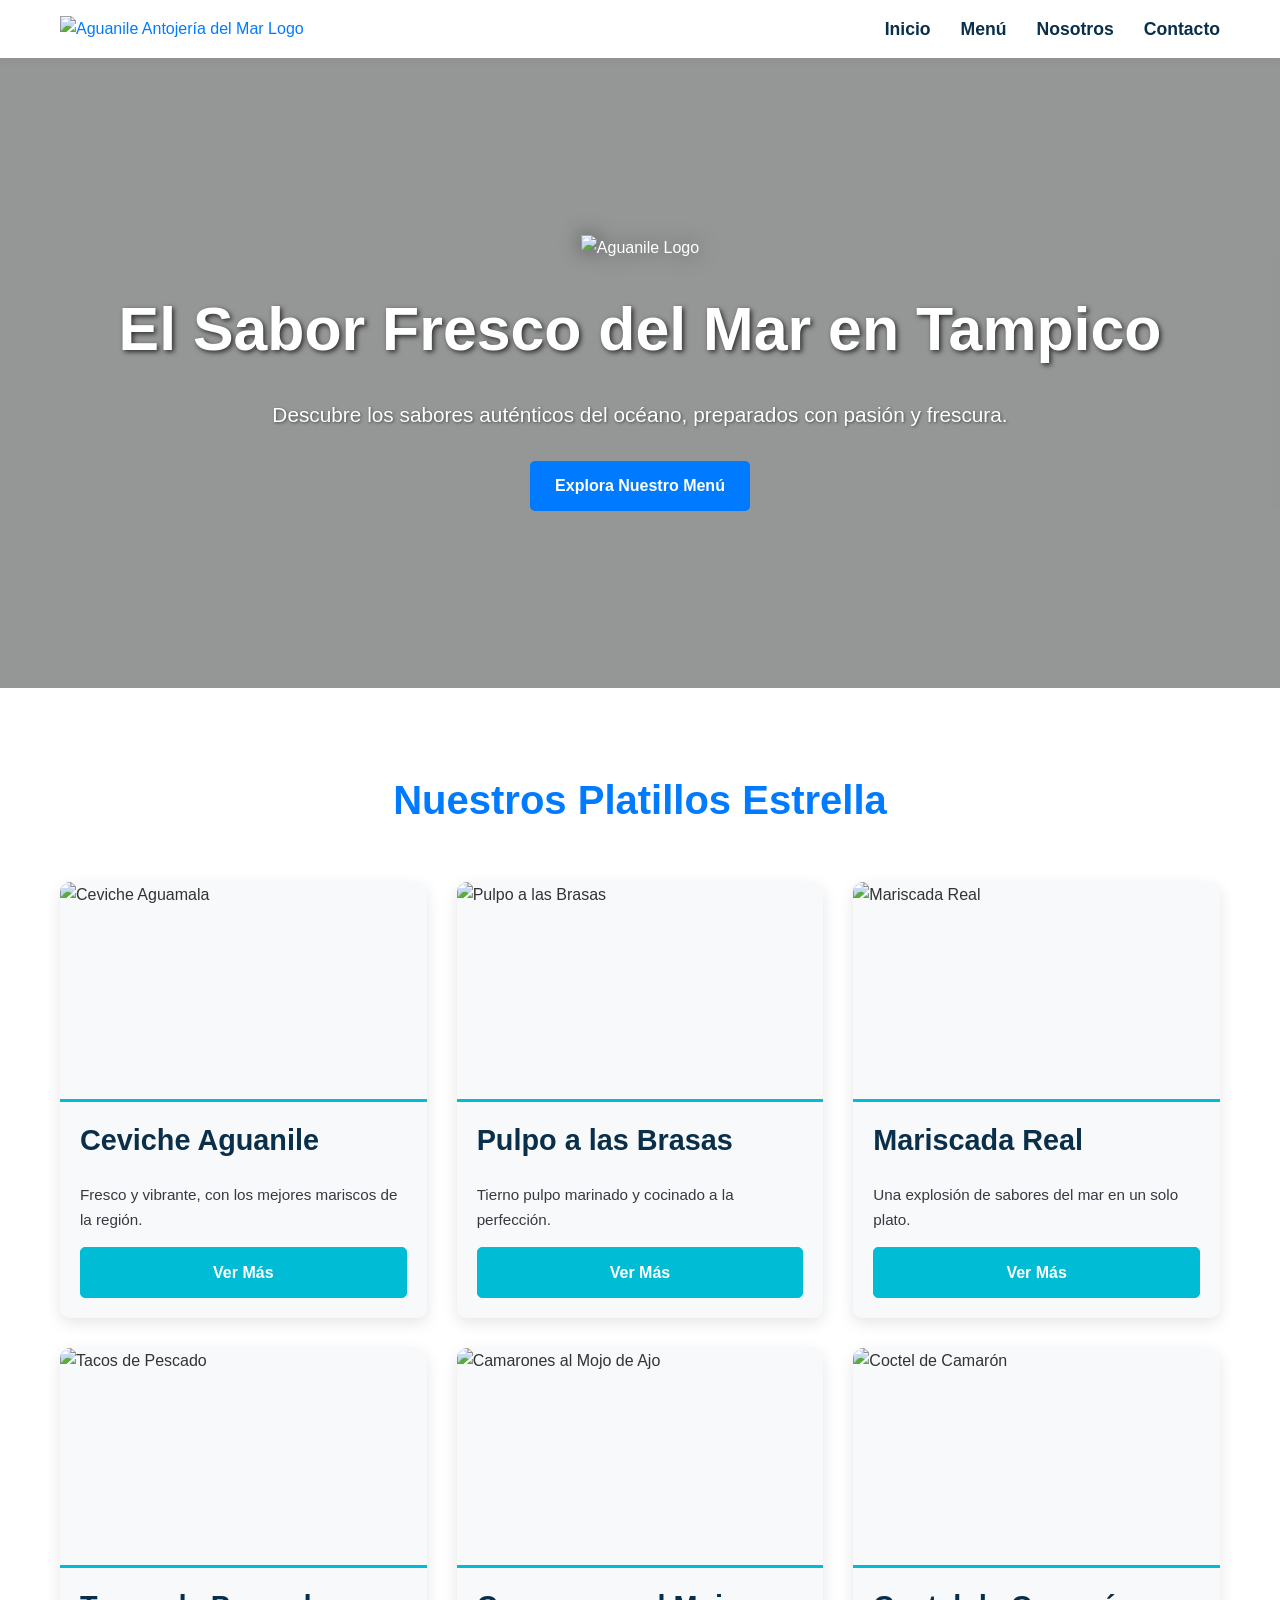
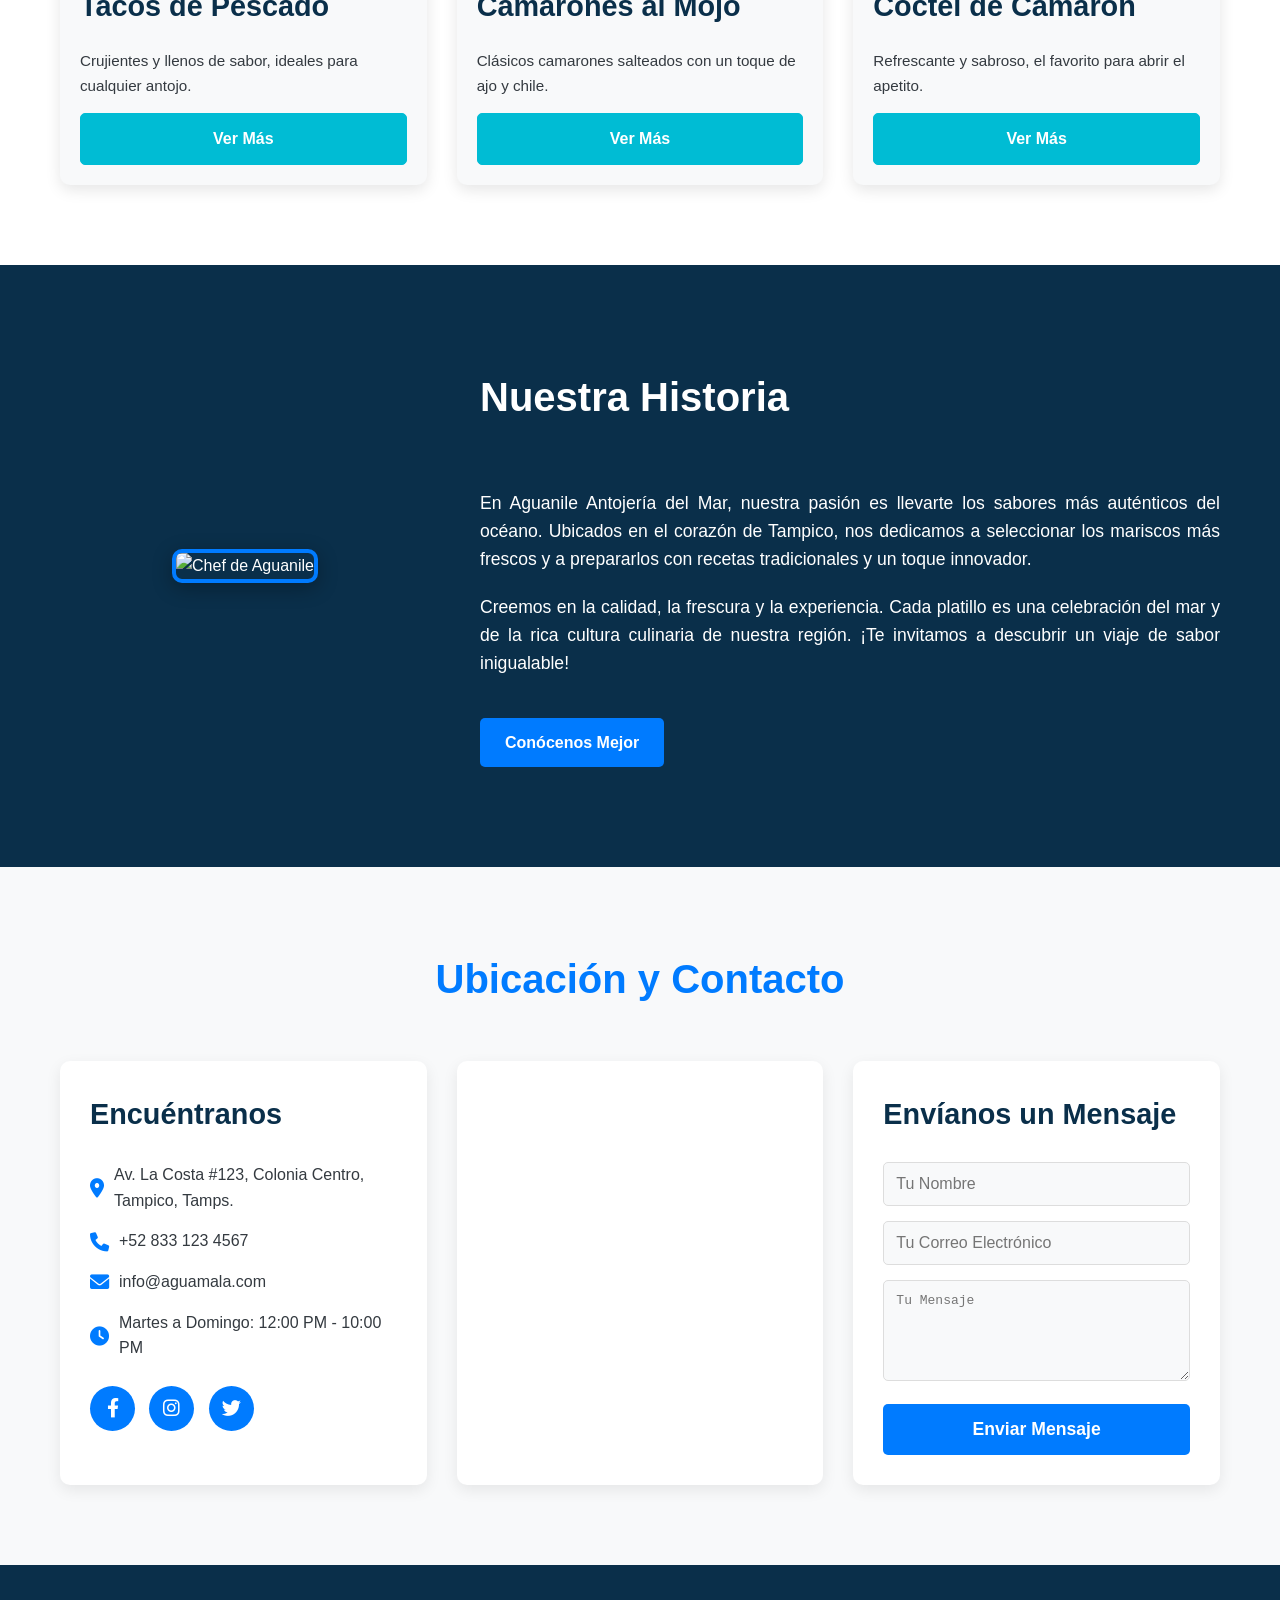
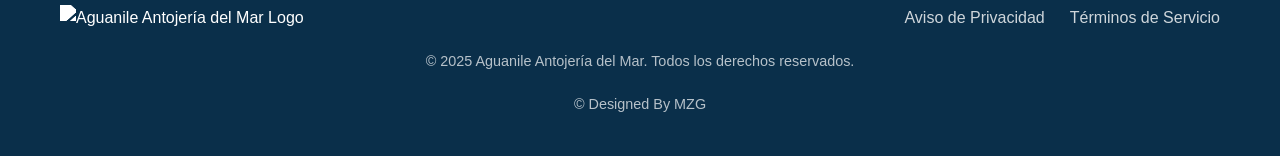
==== index.html @ 08b4a2b9 "Add files via upload" ====
<!DOCTYPE html>
<html lang="es">
<head>
    <meta charset="UTF-8">
    <meta name="viewport" content="width=device-width, initial-scale=1.0">
    <title>Aguanile Antojería del Mar</title>
    <link rel="stylesheet" href="style.css">
    <link rel="stylesheet" href="https://cdnjs.cloudflare.com/ajax/libs/font-awesome/6.0.0-beta3/css/all.min.css">
</head>
<body>
    <header class="main-header">
        <div class="container">
            <a href="#" class="logo">
                <img src="./images/logo.png" alt="Aguanile Antojería del Mar Logo">
            </a>
            <nav class="main-nav">
                <ul class="nav-list">
                    <li><a href="#hero">Inicio</a></li>
                    <li><a href="#menu">Menú</a></li>
                    <li><a href="#about">Nosotros</a></li>
                    <li><a href="#contact">Contacto</a></li>
                </ul>
                <button class="menu-toggle" aria-label="Toggle navigation">
                    <i class="fas fa-bars"></i>
                </button>
            </nav>
        </div>
    </header>

    <main>
        <section id="hero" class="hero-section">
            <div class="container">
                <img src="./images/logo.png" alt="Aguanile Logo" class="hero-logo">
                <h1>El Sabor Fresco del Mar en Tampico</h1>
                <p>Descubre los sabores auténticos del océano, preparados con pasión y frescura.</p>
                <a href="#menu" class="btn primary-btn">Explora Nuestro Menú</a>
            </div>
        </section>

        <section id="menu" class="menu-section">
            <div class="container">
                <h2>Nuestros Platillos Estrella</h2>
                <div class="menu-grid">
                    <div class="menu-item">
                        <img src="./images/ceviche-aguamala.jpg" alt="Ceviche Aguamala">
                        <h3>Ceviche Aguanile</h3>
                        <p>Fresco y vibrante, con los mejores mariscos de la región.</p>
                        <a href="#" class="btn secondary-btn">Ver Más</a>
                    </div>
                    <div class="menu-item">
                        <img src="./images/pulpo-a-las-brasas.jpg" alt="Pulpo a las Brasas">
                        <h3>Pulpo a las Brasas</h3>
                        <p>Tierno pulpo marinado y cocinado a la perfección.</p>
                        <a href="#" class="btn secondary-btn">Ver Más</a>
                    </div>
                    <div class="menu-item">
                        <img src="./images/mariscada-real.jpg" alt="Mariscada Real">
                        <h3>Mariscada Real</h3>
                        <p>Una explosión de sabores del mar en un solo plato.</p>
                        <a href="#" class="btn secondary-btn">Ver Más</a>
                    </div>
                    <!-- Puedes añadir más platillos aquí -->
                    <div class="menu-item">
                        <img src="./images/tacos-de-pescado.jpg" alt="Tacos de Pescado">
                        <h3>Tacos de Pescado</h3>
                        <p>Crujientes y llenos de sabor, ideales para cualquier antojo.</p>
                        <a href="#" class="btn secondary-btn">Ver Más</a>
                    </div>
                    <div class="menu-item">
                        <img src="./images/camarones-al-mojo.jpg" alt="Camarones al Mojo de Ajo">
                        <h3>Camarones al Mojo</h3>
                        <p>Clásicos camarones salteados con un toque de ajo y chile.</p>
                        <a href="#" class="btn secondary-btn">Ver Más</a>
                    </div>
                    <div class="menu-item">
                        <img src="./images/coctel-camaron.jpg" alt="Coctel de Camarón">
                        <h3>Coctel de Camarón</h3>
                        <p>Refrescante y sabroso, el favorito para abrir el apetito.</p>
                        <a href="#" class="btn secondary-btn">Ver Más</a>
                    </div>
                </div>
            </div>
        </section>

        <section id="about" class="about-section">
            <div class="container">
                <div class="about-content">
                    <div class="about-image">
                        <img src="./images/chef.jpg" alt="Chef de Aguanile">
                    </div>
                    <div class="about-text">
                        <h2>Nuestra Historia</h2>
                        <p>En Aguanile Antojería del Mar, nuestra pasión es llevarte los sabores más auténticos del océano. Ubicados en el corazón de Tampico, nos dedicamos a seleccionar los mariscos más frescos y a prepararlos con recetas tradicionales y un toque innovador.</p>
                        <p>Creemos en la calidad, la frescura y la experiencia. Cada platillo es una celebración del mar y de la rica cultura culinaria de nuestra región. ¡Te invitamos a descubrir un viaje de sabor inigualable!</p>
                        <a href="#contact" class="btn primary-btn">Conócenos Mejor</a>
                    </div>
                </div>
            </div>
        </section>

        <section id="contact" class="contact-section">
            <div class="container">
                <h2>Ubicación y Contacto</h2>
                <div class="contact-grid">
                    <div class="contact-info">
                        <h3>Encuéntranos</h3>
                        <p><i class="fas fa-map-marker-alt"></i> Av. La Costa #123, Colonia Centro, Tampico, Tamps.</p>
                        <p><i class="fas fa-phone"></i> +52 833 123 4567</p>
                        <p><i class="fas fa-envelope"></i> info@aguamala.com</p>
                        <p><i class="fas fa-clock"></i> Martes a Domingo: 12:00 PM - 10:00 PM</p>
                        <div class="social-links">
                            <a href="#" aria-label="Facebook"><i class="fab fa-facebook-f"></i></a>
                            <a href="#" aria-label="Instagram"><i class="fab fa-instagram"></i></a>
                            <a href="#" aria-label="Twitter"><i class="fab fa-twitter"></i></a>
                        </div>
                    </div>
                    <div class="contact-map">
                        <!-- Reemplaza con tu iframe de Google Maps -->
                        <iframe src="https://www.google.com/maps/embed?pb=!1m18!1m12!1m3!1d3692.0830177848998!2d-97.87366482470823!3d22.274844879704915!2m3!1f0!2f0!3f0!3m2!1i1024!2i768!4f13.1!3m3!1m2!1s0x85d7f9f17116cba5%3A0xeea6d4942e3aa791!2sAguanile%20Antojer%C3%ADa%20del%20Mar!5e0!3m2!1ses-419!2smx!4v1758766276921!5m2!1ses-419!2smx" width="100%" height="300" style="border:0;" allowfullscreen="" loading="lazy"></iframe>
                        <!-- Para obtener tu propio iframe, ve a Google Maps, busca tu ubicación, haz clic en "Compartir" -> "Insertar un mapa" y copia el código iframe. -->
                    </div>
                    <div class="contact-form">
                        <h3>Envíanos un Mensaje</h3>
                        <form>
                            <input type="text" placeholder="Tu Nombre" required>
                            <input type="email" placeholder="Tu Correo Electrónico" required>
                            <textarea placeholder="Tu Mensaje" rows="5" required></textarea>
                            <button type="submit" class="btn primary-btn">Enviar Mensaje</button>
                        </form>
                    </div>
                </div>
            </div>
        </section>
    </main>

    <footer class="main-footer">
        <div class="container">
            <div class="footer-content">
                <div class="footer-logo">
                    <img src="./images/logo.png" alt="Aguanile Antojería del Mar Logo">
                </div>
                <nav class="footer-nav">
                    <ul>
                        <li><a href="#">Aviso de Privacidad</a></li>
                        <li><a href="#">Términos de Servicio</a></li>
                    </ul>
                </nav>
            </div>
            <p class="copyright">&copy; 2025 Aguanile Antojería del Mar. Todos los derechos reservados.</p>
            <p class="copyright">&copy; Designed By MZG</p>
        </div>
    </footer>

    <script src="script.js"></script>
</body>
</html>
---- style.css ----
/* Variables de Colores (basadas en tu logo) */
:root {
    --primary-blue: #007bff; /* Un azul vibrante, similar al de tu logo */
    --secondary-blue: #00bcd4; /* Un azul más claro/turquesa */
    --dark-blue: #0A2F4A; /* Un azul muy oscuro para fondos o texto */
    --light-gray: #f8f9fa;
    --dark-gray: #343a40;
    --text-color: #333;
    --white: #ffffff;
    --black: #000000;
}

/* Base Global */
* {
    margin: 0;
    padding: 0;
    box-sizing: border-box;
}

body {
    font-family: 'Segoe UI', Roboto, 'Helvetica Neue', Arial, sans-serif;
    line-height: 1.6;
    color: var(--text-color);
    background-color: var(--light-gray);
    scroll-behavior: smooth;
}

.container {
    max-width: 1200px;
    margin: 0 auto;
    padding: 0 20px;
}

a {
    text-decoration: none;
    color: var(--primary-blue);
}

a:hover {
    color: var(--secondary-blue);
}

h1, h2, h3 {
    color: var(--dark-blue);
    margin-bottom: 15px;
}

h1 { font-size: 3em; }
h2 { font-size: 2.5em; }
h3 { font-size: 1.8em; }

section {
    padding: 80px 0;
}

/* Botones */
.btn {
    display: inline-block;
    padding: 12px 25px;
    border-radius: 5px;
    font-weight: bold;
    transition: background-color 0.3s ease, color 0.3s ease;
    text-align: center;
    border: none;
    cursor: pointer;
}

.primary-btn {
    background-color: var(--primary-blue);
    color: var(--white);
}

.primary-btn:hover {
    background-color: var(--secondary-blue);
    color: var(--white);
}

.secondary-btn {
    background-color: var(--secondary-blue);
    color: var(--white);
    border: 1px solid var(--secondary-blue);
}

.secondary-btn:hover {
    background-color: var(--primary-blue);
    border-color: var(--primary-blue);
}


/* Header */
.main-header {
    background-color: var(--white);
    padding: 15px 0;
    box-shadow: 0 2px 10px rgba(0, 0, 0, 0.05);
    position: sticky;
    top: 0;
    z-index: 1000;
}

.main-header .container {
    display: flex;
    justify-content: space-between;
    align-items: center;
}

.main-header .logo img {
    height: 70px; /* Ajusta el tamaño del logo */
}

.main-nav .nav-list {
    list-style: none;
    display: flex;
}

.main-nav .nav-list li {
    margin-left: 30px;
}

.main-nav .nav-list a {
    color: var(--dark-blue);
    font-weight: 600;
    font-size: 1.1em;
    padding: 5px 0;
    position: relative;
}

.main-nav .nav-list a::after {
    content: '';
    position: absolute;
    left: 0;
    bottom: 0;
    width: 0;
    height: 2px;
    background-color: var(--primary-blue);
    transition: width 0.3s ease;
}

.main-nav .nav-list a:hover::after {
    width: 100%;
}

.menu-toggle {
    display: none;
    background: none;
    border: none;
    font-size: 1.8em;
    color: var(--dark-blue);
    cursor: pointer;
}

/* Hero Section */
.hero-section {
    background: url('./images/hero-bg.jpg') no-repeat center center/cover;
    color: var(--white);
    text-align: center;
    padding: 150px 0;
    position: relative;
    display: flex;
    align-items: center;
    justify-content: center;
    min-height: 70vh; /* Altura mínima para la sección */
}

.hero-section::before {
    content: '';
    position: absolute;
    top: 0;
    left: 0;
    right: 0;
    bottom: 0;
    background-color: rgba(0, 0, 0, 0.4); /* Capa oscura para mejor legibilidad */
}

.hero-section .container {
    position: relative;
    z-index: 1;
}

.hero-section .hero-logo {
    max-width: 350px; /* Tamaño del logo en el hero */
    margin-bottom: 20px;
    filter: drop-shadow(0 0 10px rgba(0, 0, 0, 0.5)); /* Sombra para resaltar */
}

.hero-section h1 {
    font-size: 3.8em;
    margin-bottom: 20px;
    color: var(--white);
    text-shadow: 2px 2px 5px rgba(0, 0, 0, 0.7);
}

.hero-section p {
    font-size: 1.3em;
    margin-bottom: 30px;
    color: var(--white);
    text-shadow: 1px 1px 3px rgba(0, 0, 0, 0.5);
}

/* Menu Section */
.menu-section {
    text-align: center;
    background-color: var(--white);
}

.menu-section h2 {
    margin-bottom: 50px;
    color: var(--primary-blue);
}

.menu-grid {
    display: grid;
    grid-template-columns: repeat(auto-fit, minmax(300px, 1fr));
    gap: 30px;
}

.menu-item {
    background-color: var(--light-gray);
    border-radius: 10px;
    overflow: hidden;
    box-shadow: 0 5px 15px rgba(0, 0, 0, 0.1);
    transition: transform 0.3s ease;
    text-align: left;
    display: flex;
    flex-direction: column;
}

.menu-item:hover {
    transform: translateY(-10px);
}

.menu-item img {
    width: 100%;
    height: 220px;
    object-fit: cover;
    border-bottom: 3px solid var(--secondary-blue);
}

.menu-item h3 {
    padding: 15px 20px 5px;
    color: var(--dark-blue);
}

.menu-item p {
    padding: 0 20px 15px;
    font-size: 0.95em;
    color: var(--dark-gray);
    flex-grow: 1;
}

.menu-item .btn {
    margin: 0 20px 20px;
    display: block;
    width: calc(100% - 40px);
}

/* About Section */
.about-section {
    background-color: var(--dark-blue);
    color: var(--white);
    padding: 100px 0;
}

.about-section h2 {
    color: var(--secondary-blue);
    text-align: center;
    margin-bottom: 60px;
}

.about-content {
    display: flex;
    align-items: center;
    gap: 50px;
}

.about-image {
    flex: 1;
    text-align: center;
}

.about-image img {
    max-width: 100%;
    border-radius: 10px;
    box-shadow: 0 5px 20px rgba(0, 0, 0, 0.3);
    border: 4px solid var(--primary-blue);
}

.about-text {
    flex: 2;
}

.about-text h2 {
    text-align: left;
    margin-top: 0;
    color: var(--white);
}

.about-text p {
    margin-bottom: 20px;
    font-size: 1.1em;
    text-align: justify;
}

.about-text .btn {
    margin-top: 20px;
    
}


/* Contact Section */
.contact-section {
    background-color: var(--light-gray);
    text-align: center;
}

.contact-section h2 {
    margin-bottom: 50px;
    color: var(--primary-blue);
}

.contact-grid {
    display: grid;
    grid-template-columns: repeat(auto-fit, minmax(300px, 1fr));
    gap: 30px;
    text-align: left;
}

.contact-info, .contact-map, .contact-form {
    background-color: var(--white);
    padding: 30px;
    border-radius: 10px;
    box-shadow: 0 5px 15px rgba(0, 0, 0, 0.08);
}

.contact-info h3, .contact-form h3 {
    color: var(--dark-blue);
    margin-bottom: 25px;
}

.contact-info p {
    margin-bottom: 15px;
    display: flex;
    align-items: center;
    color: var(--dark-gray);
}

.contact-info p i {
    margin-right: 10px;
    color: var(--primary-blue);
    font-size: 1.2em;
}

.social-links {
    margin-top: 25px;
}

.social-links a {
    display: inline-block;
    width: 45px;
    height: 45px;
    line-height: 45px;
    background-color: var(--primary-blue);
    color: var(--white);
    border-radius: 50%;
    text-align: center;
    margin-right: 10px;
    font-size: 1.2em;
    transition: background-color 0.3s ease;
}

.social-links a:hover {
    background-color: var(--secondary-blue);
}

.contact-map iframe {
    border-radius: 8px;
}

.contact-form input[type="text"],
.contact-form input[type="email"],
.contact-form textarea {
    width: 100%;
    padding: 12px;
    margin-bottom: 15px;
    border: 1px solid #ddd;
    border-radius: 5px;
    font-size: 1em;
    background-color: var(--light-gray);
    color: var(--text-color);
}

.contact-form textarea {
    resize: vertical;
}

.contact-form .btn {
    width: 100%;
    padding: 15px;
    font-size: 1.1em;
}

/* Footer */
.main-footer {
    background-color: var(--dark-blue);
    color: var(--white);
    padding: 40px 0;
    text-align: center;
}

.footer-content {
    display: flex;
    justify-content: space-between;
    align-items: center;
    flex-wrap: wrap; /* Para responsividad */
    margin-bottom: 20px;
}

.footer-logo img {
    height: 50px;
    filter: brightness(0) invert(1); /* Para hacer el logo blanco */
}

.footer-nav ul {
    list-style: none;
    display: flex;
}

.footer-nav li {
    margin-left: 25px;
}

.footer-nav a {
    color: var(--white);
    opacity: 0.8;
}

.footer-nav a:hover {
    opacity: 1;
    color: var(--secondary-blue);
}

.copyright {
    margin-top: 20px;
    font-size: 0.9em;
    opacity: 0.7;
}


/* --- Media Queries para Responsividad --- */
@media (max-width: 992px) {
    h1 { font-size: 3em; }
    h2 { font-size: 2em; }
    h3 { font-size: 1.5em; }

    .main-header .nav-list {
        margin-left: 0;
    }
    .about-content {
        flex-direction: column;
        text-align: center;
    }
    .about-image {
        margin-bottom: 30px;
    }
    .about-text h2 {
        text-align: center;
    }
    .contact-grid {
        grid-template-columns: 1fr;
    }
}

@media (max-width: 768px) {
    .main-header .nav-list {
        display: none;
        flex-direction: column;
        position: absolute;
        top: 90px; /* Ajusta según la altura de tu header */
        left: 0;
        width: 100%;
        background-color: var(--white);
        box-shadow: 0 10px 20px rgba(0, 0, 0, 0.1);
        padding: 20px 0;
    }

    .main-nav.active .nav-list {
        display: flex;
    }

    .main-nav .nav-list li {
        margin: 10px 0;
        text-align: center;
    }
    .main-nav .nav-list a {
        padding: 10px 0;
        display: block;
    }
    .main-nav .nav-list a::after {
        left: 50%;
        transform: translateX(-50%);
    }

    .menu-toggle {
        display: block;
    }

    .hero-section {
        padding: 100px 0;
        min-height: 60vh;
    }
    .hero-section h1 {
        font-size: 2.5em;
    }
    .hero-section p {
        font-size: 1.1em;
    }
    .hero-section .hero-logo {
        max-width: 250px;
    }

    .footer-content {
        flex-direction: column;
    }
    .footer-nav ul {
        flex-direction: column;
        margin-top: 20px;
    }
    .footer-nav li {
        margin: 5px 0;
    }
}

@media (max-width: 480px) {
    h1 { font-size: 2.2em; }
    h2 { font-size: 1.8em; }
    h3 { font-size: 1.3em; }

    section {
        padding: 60px 0;
    }

    .main-header .logo img {
        height: 50px;
    }

    .hero-section h1 {
        font-size: 2em;
    }
    .hero-section p {
        font-size: 1em;
    }
    .hero-section .hero-logo {
        max-width: 200px;
    }

    .menu-grid {
        grid-template-columns: 1fr;
    }

    .about-image img {
        width: 90%;
    }

    .contact-info, .contact-map, .contact-form {
        padding: 20px;
    }

    .social-links a {
        width: 40px;
        height: 40px;
        line-height: 40px;
        font-size: 1.1em;
    }
}
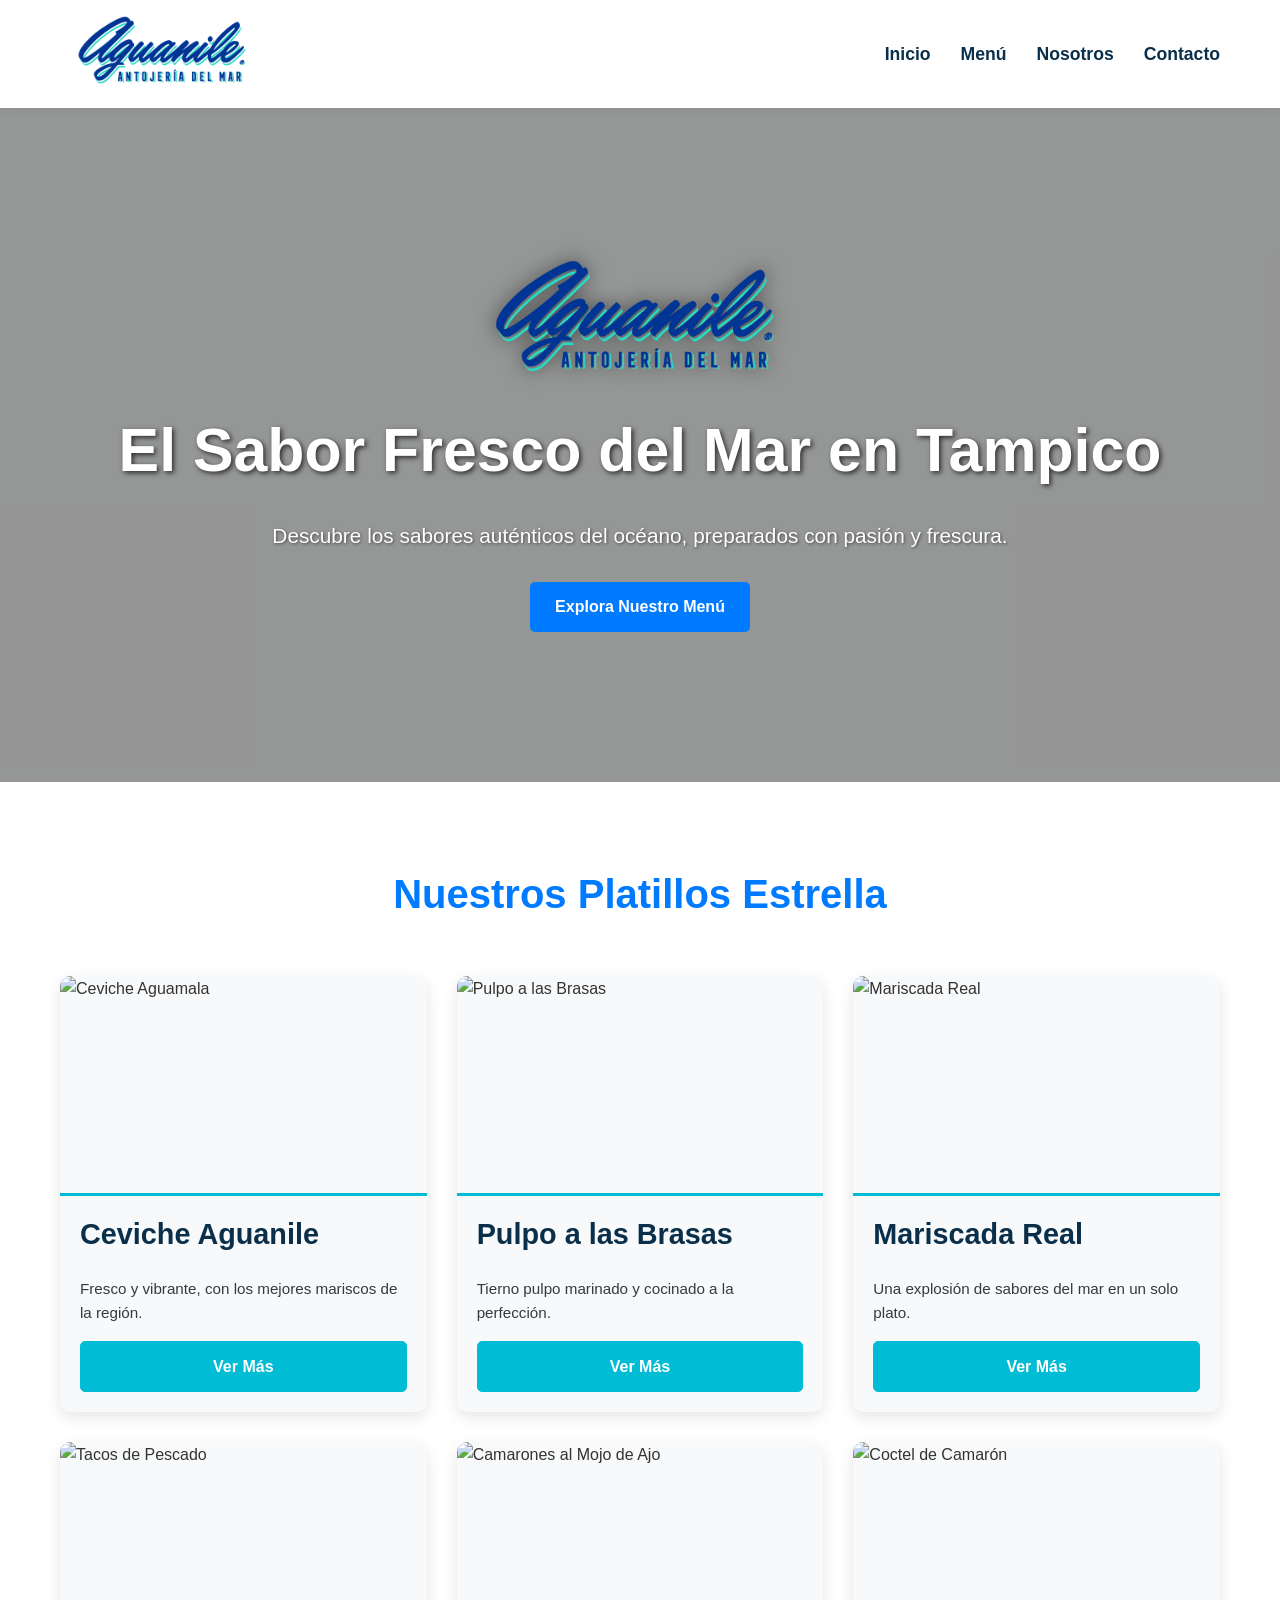
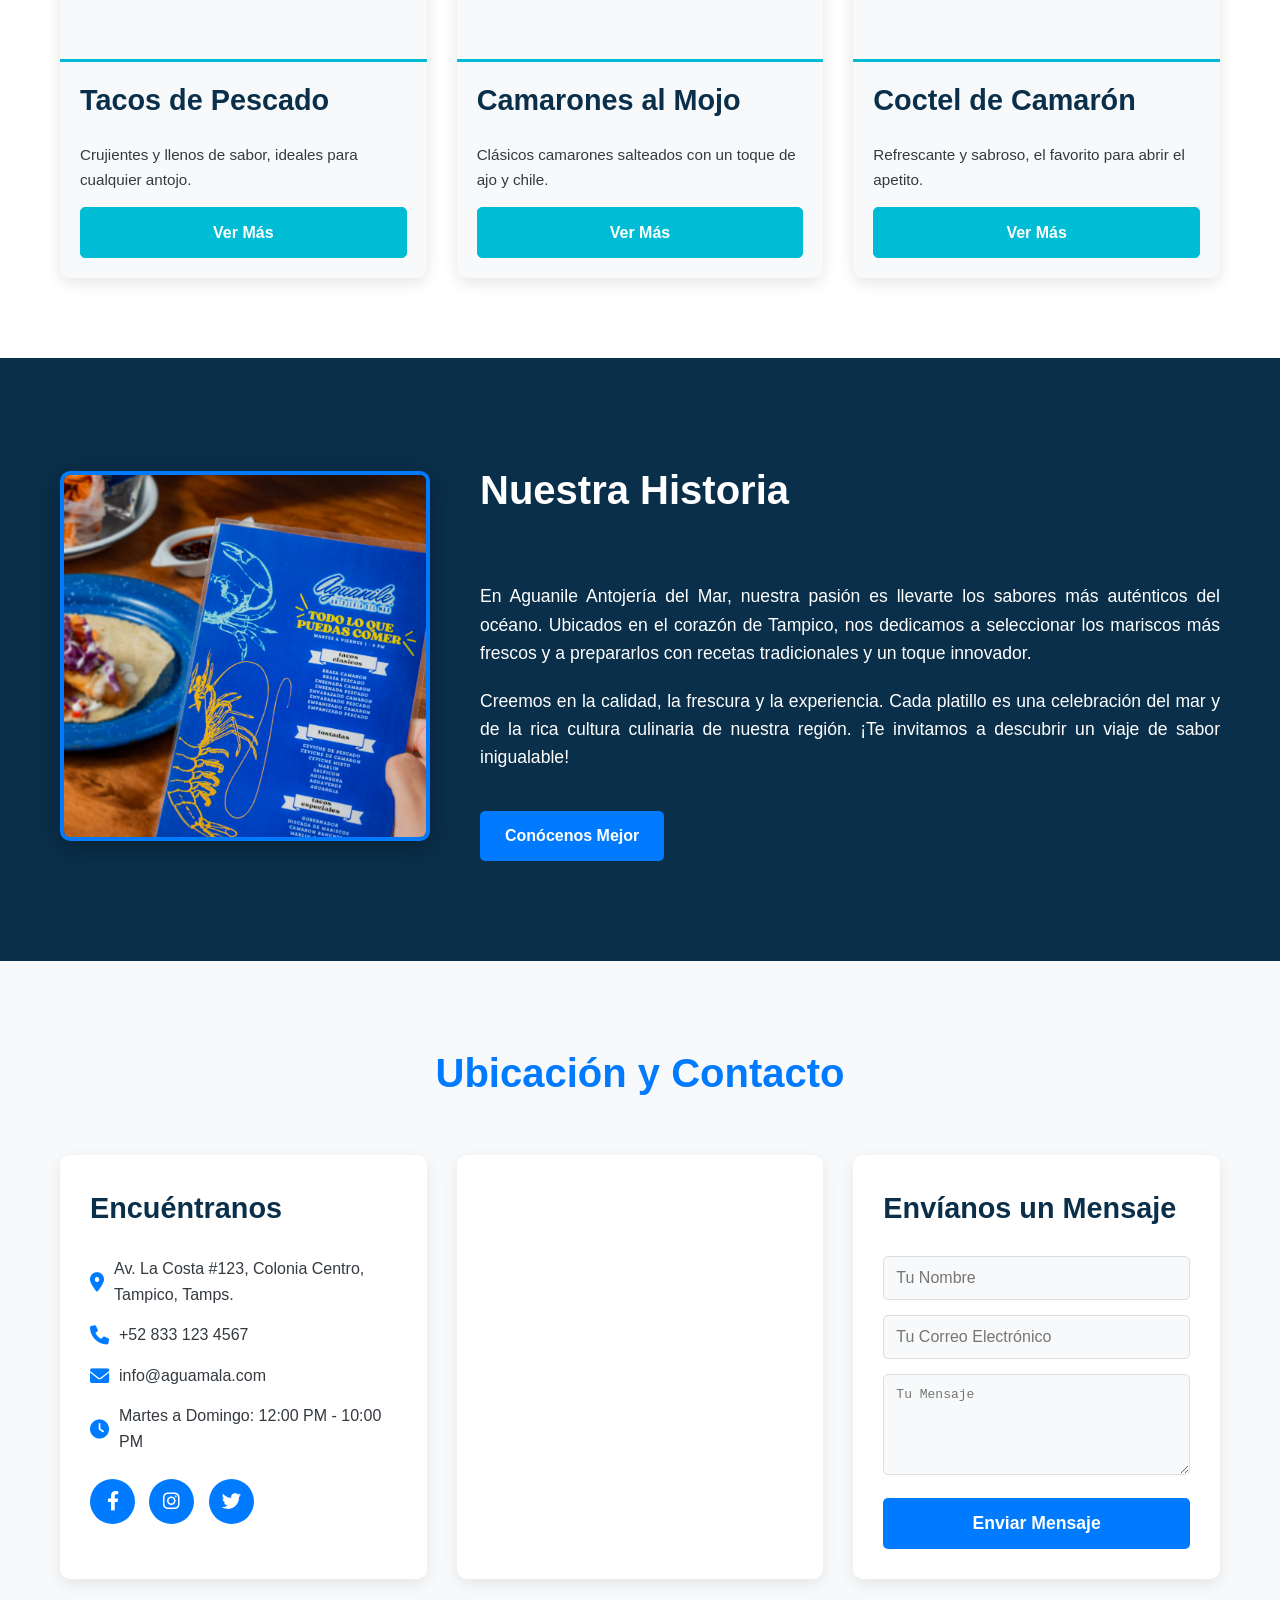
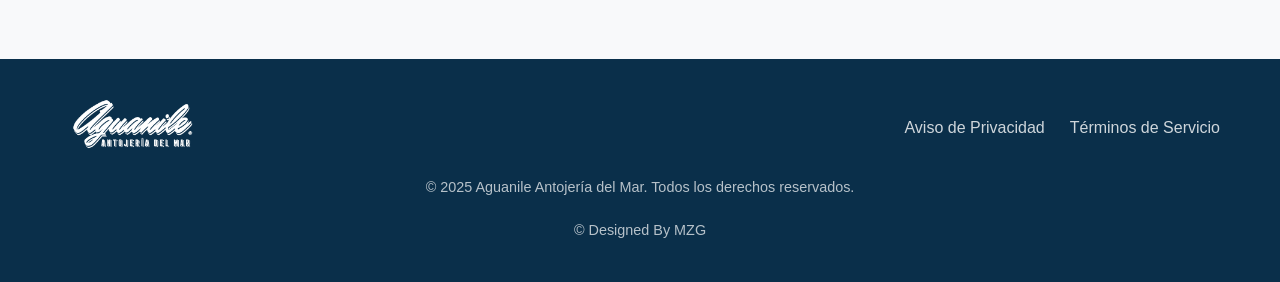
==== commit de4b7ef7: "Update image paths in index.html" ====
--- a/index.html
+++ b/index.html
@@ -11,7 +11,7 @@
     <header class="main-header">
         <div class="container">
             <a href="#" class="logo">
-                <img src="./images/logo.png" alt="Aguanile Antojería del Mar Logo">
+                <img src="./logo.png" alt="Aguanile Antojería del Mar Logo">
             </a>
             <nav class="main-nav">
                 <ul class="nav-list">
@@ -30,7 +30,7 @@
     <main>
         <section id="hero" class="hero-section">
             <div class="container">
-                <img src="./images/logo.png" alt="Aguanile Logo" class="hero-logo">
+                <img src="./logo.png" alt="Aguanile Logo" class="hero-logo">
                 <h1>El Sabor Fresco del Mar en Tampico</h1>
                 <p>Descubre los sabores auténticos del océano, preparados con pasión y frescura.</p>
                 <a href="#menu" class="btn primary-btn">Explora Nuestro Menú</a>
@@ -42,26 +42,26 @@
                 <h2>Nuestros Platillos Estrella</h2>
                 <div class="menu-grid">
                     <div class="menu-item">
-                        <img src="./images/ceviche-aguamala.jpg" alt="Ceviche Aguamala">
+                        <img src="./ceviche-aguamala.jpg" alt="Ceviche Aguamala">
                         <h3>Ceviche Aguanile</h3>
                         <p>Fresco y vibrante, con los mejores mariscos de la región.</p>
                         <a href="#" class="btn secondary-btn">Ver Más</a>
                     </div>
                     <div class="menu-item">
-                        <img src="./images/pulpo-a-las-brasas.jpg" alt="Pulpo a las Brasas">
+                        <img src="./pulpo-a-las-brasas.jpg" alt="Pulpo a las Brasas">
                         <h3>Pulpo a las Brasas</h3>
                         <p>Tierno pulpo marinado y cocinado a la perfección.</p>
                         <a href="#" class="btn secondary-btn">Ver Más</a>
                     </div>
                     <div class="menu-item">
-                        <img src="./images/mariscada-real.jpg" alt="Mariscada Real">
+                        <img src="./mariscada-real.jpg" alt="Mariscada Real">
                         <h3>Mariscada Real</h3>
                         <p>Una explosión de sabores del mar en un solo plato.</p>
                         <a href="#" class="btn secondary-btn">Ver Más</a>
                     </div>
                     <!-- Puedes añadir más platillos aquí -->
                     <div class="menu-item">
-                        <img src="./images/tacos-de-pescado.jpg" alt="Tacos de Pescado">
+                        <img src="./tacos-de-pescado.jpg" alt="Tacos de Pescado">
                         <h3>Tacos de Pescado</h3>
                         <p>Crujientes y llenos de sabor, ideales para cualquier antojo.</p>
                         <a href="#" class="btn secondary-btn">Ver Más</a>
@@ -86,7 +86,7 @@
             <div class="container">
                 <div class="about-content">
                     <div class="about-image">
-                        <img src="./images/chef.jpg" alt="Chef de Aguanile">
+                        <img src="./chef.jpg" alt="Chef de Aguanile">
                     </div>
                     <div class="about-text">
                         <h2>Nuestra Historia</h2>
@@ -137,7 +137,7 @@
         <div class="container">
             <div class="footer-content">
                 <div class="footer-logo">
-                    <img src="./images/logo.png" alt="Aguanile Antojería del Mar Logo">
+                    <img src="./logo.png" alt="Aguanile Antojería del Mar Logo">
                 </div>
                 <nav class="footer-nav">
                     <ul>
@@ -153,4 +153,4 @@
 
     <script src="script.js"></script>
 </body>
-</html>+</html>
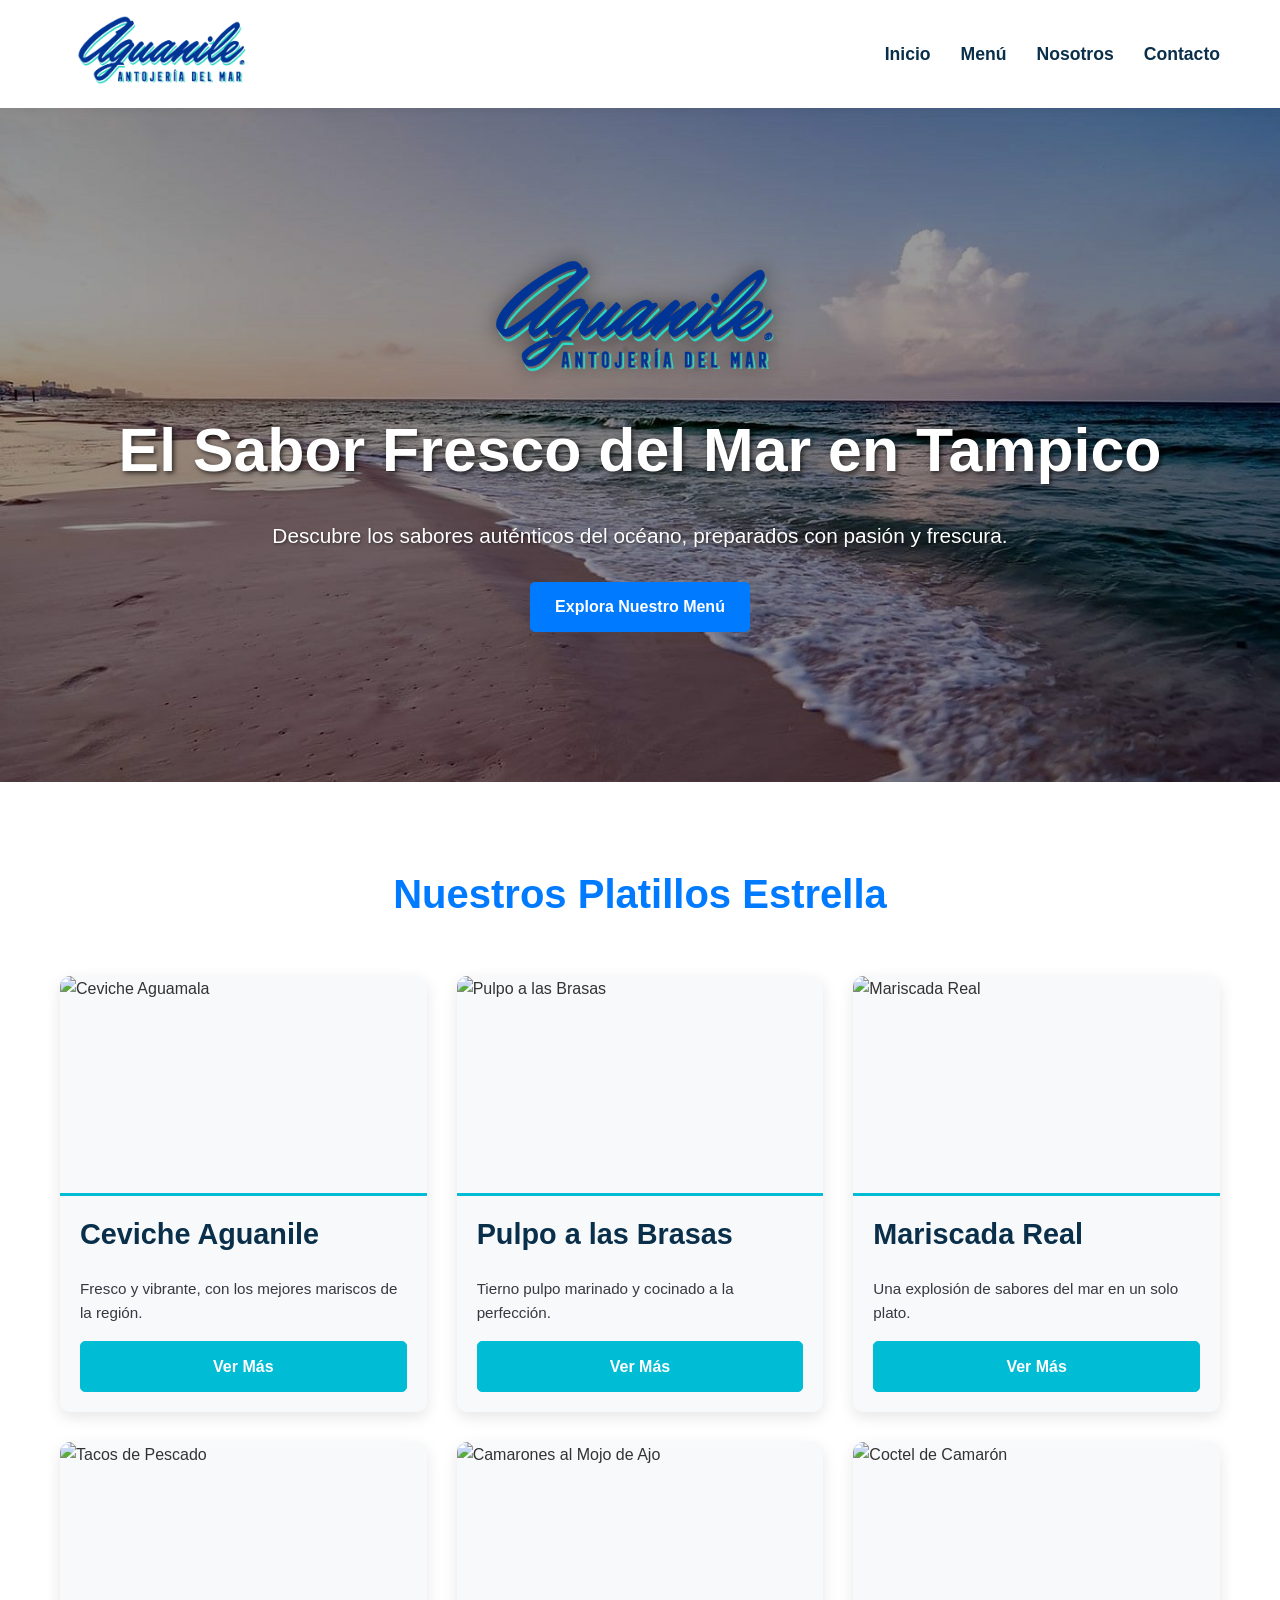
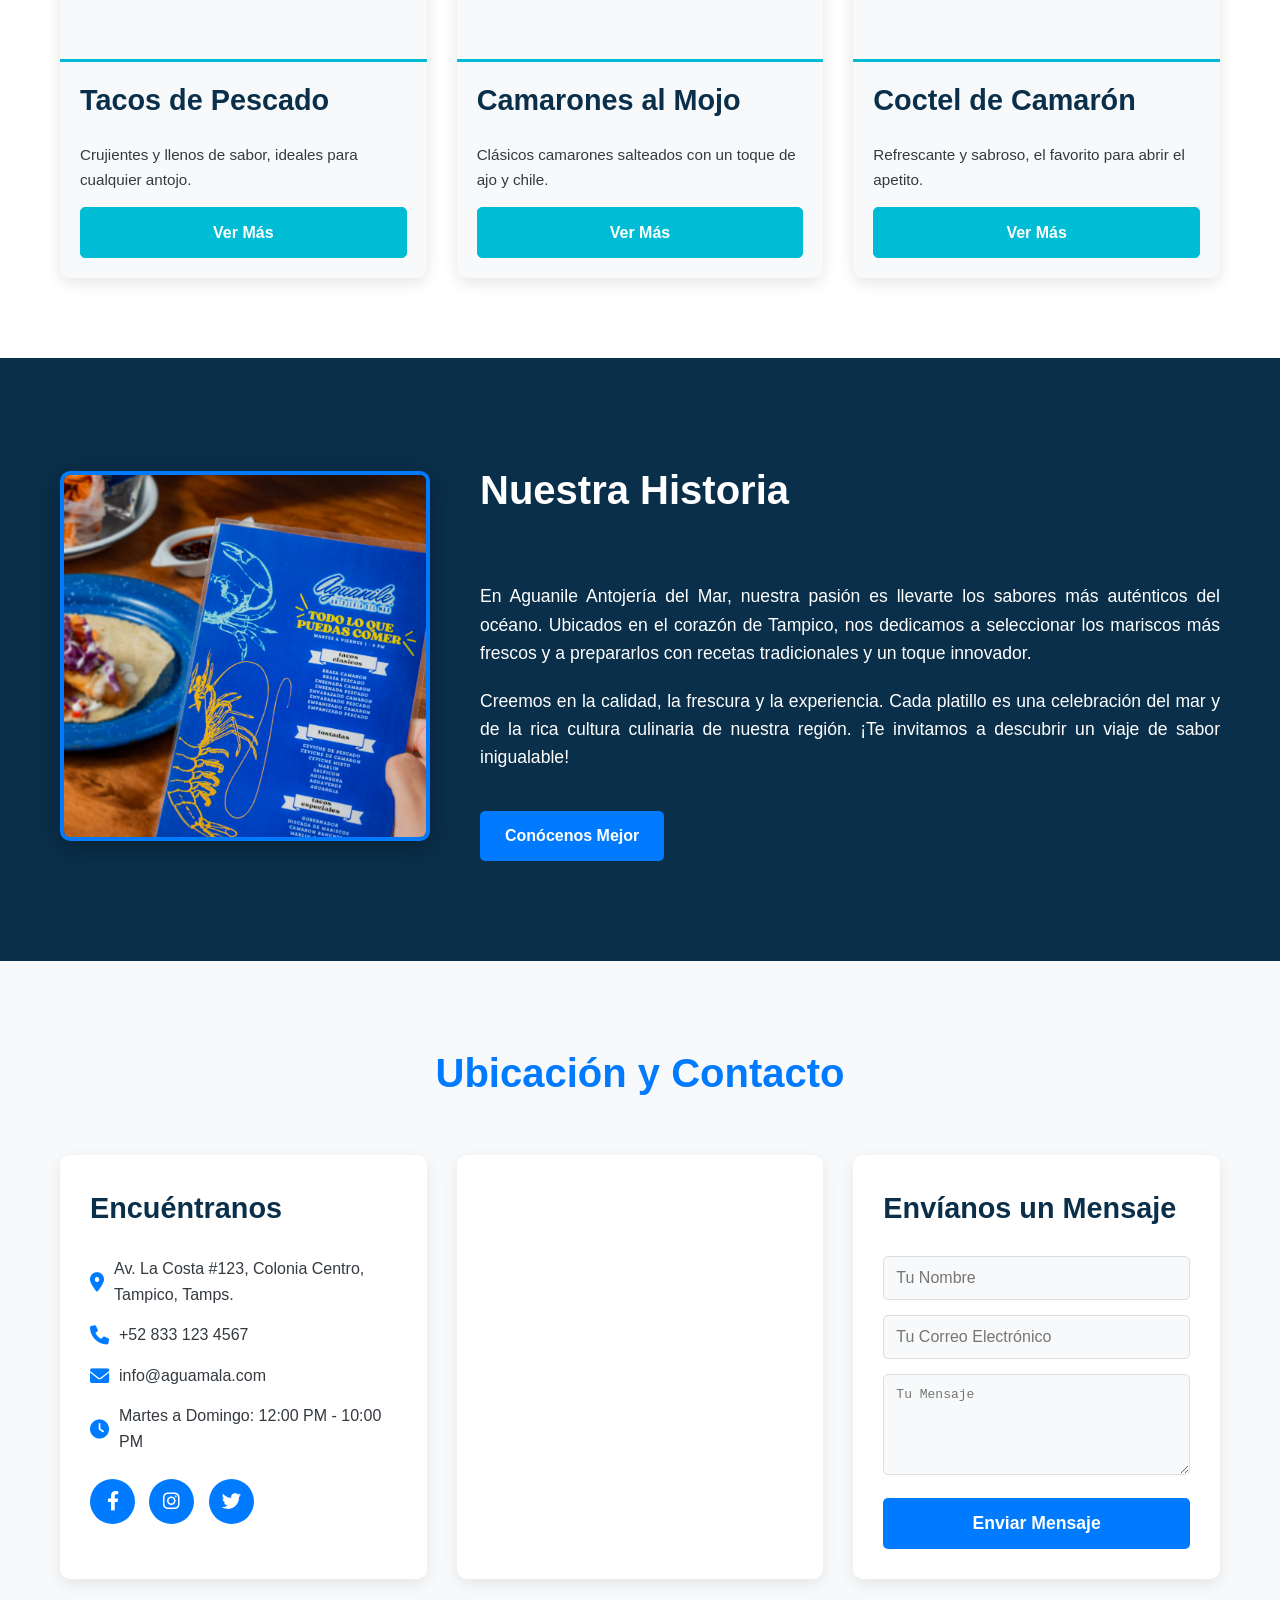
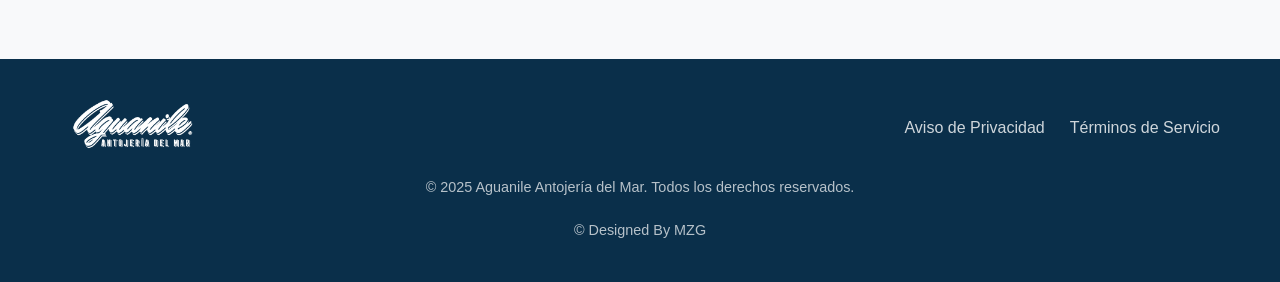
==== commit e6b0b2a3: "Replace images with ceviche-aguamala.jpg" ====
--- a/index.html
+++ b/index.html
@@ -48,32 +48,32 @@
                         <a href="#" class="btn secondary-btn">Ver Más</a>
                     </div>
                     <div class="menu-item">
-                        <img src="./pulpo-a-las-brasas.jpg" alt="Pulpo a las Brasas">
+                        <img src="./ceviche-aguamala.jpg" alt="Pulpo a las Brasas">
                         <h3>Pulpo a las Brasas</h3>
                         <p>Tierno pulpo marinado y cocinado a la perfección.</p>
                         <a href="#" class="btn secondary-btn">Ver Más</a>
                     </div>
                     <div class="menu-item">
-                        <img src="./mariscada-real.jpg" alt="Mariscada Real">
+                        <img src="./ceviche-aguamala.jpg" alt="Mariscada Real">
                         <h3>Mariscada Real</h3>
                         <p>Una explosión de sabores del mar en un solo plato.</p>
                         <a href="#" class="btn secondary-btn">Ver Más</a>
                     </div>
                     <!-- Puedes añadir más platillos aquí -->
                     <div class="menu-item">
-                        <img src="./tacos-de-pescado.jpg" alt="Tacos de Pescado">
+                        <img src="./ceviche-aguamala.jpg" alt="Tacos de Pescado">
                         <h3>Tacos de Pescado</h3>
                         <p>Crujientes y llenos de sabor, ideales para cualquier antojo.</p>
                         <a href="#" class="btn secondary-btn">Ver Más</a>
                     </div>
                     <div class="menu-item">
-                        <img src="./images/camarones-al-mojo.jpg" alt="Camarones al Mojo de Ajo">
+                        <img src="./ceviche-aguamala.jpg" alt="Camarones al Mojo de Ajo">
                         <h3>Camarones al Mojo</h3>
                         <p>Clásicos camarones salteados con un toque de ajo y chile.</p>
                         <a href="#" class="btn secondary-btn">Ver Más</a>
                     </div>
                     <div class="menu-item">
-                        <img src="./images/coctel-camaron.jpg" alt="Coctel de Camarón">
+                        <img src="./ceviche-aguamala.jpg" alt="Coctel de Camarón">
                         <h3>Coctel de Camarón</h3>
                         <p>Refrescante y sabroso, el favorito para abrir el apetito.</p>
                         <a href="#" class="btn secondary-btn">Ver Más</a>
--- a/style.css
+++ b/style.css
@@ -150,7 +150,7 @@
 
 /* Hero Section */
 .hero-section {
-    background: url('./images/hero-bg.jpg') no-repeat center center/cover;
+    background: url('./hero-bg.jpg') no-repeat center center/cover;
     color: var(--white);
     text-align: center;
     padding: 150px 0;
@@ -570,4 +570,4 @@
         line-height: 40px;
         font-size: 1.1em;
     }
-}+}
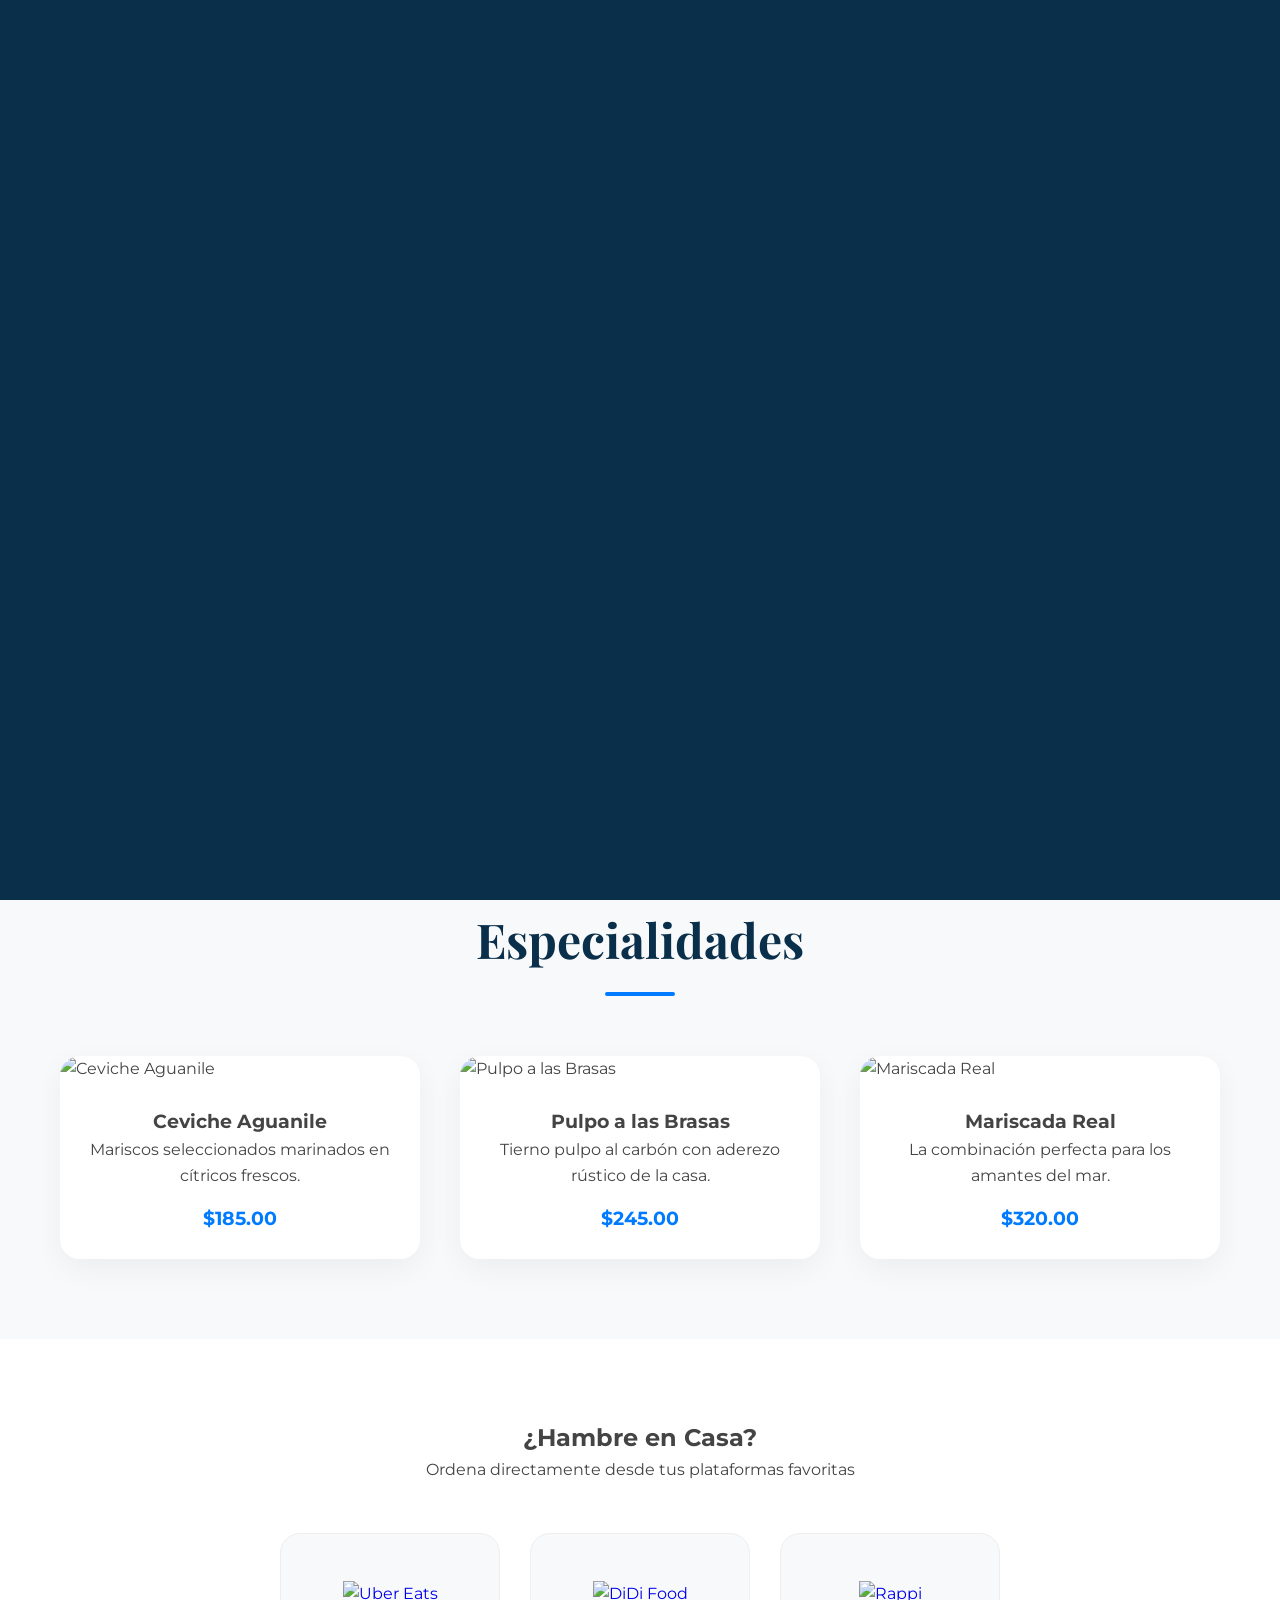
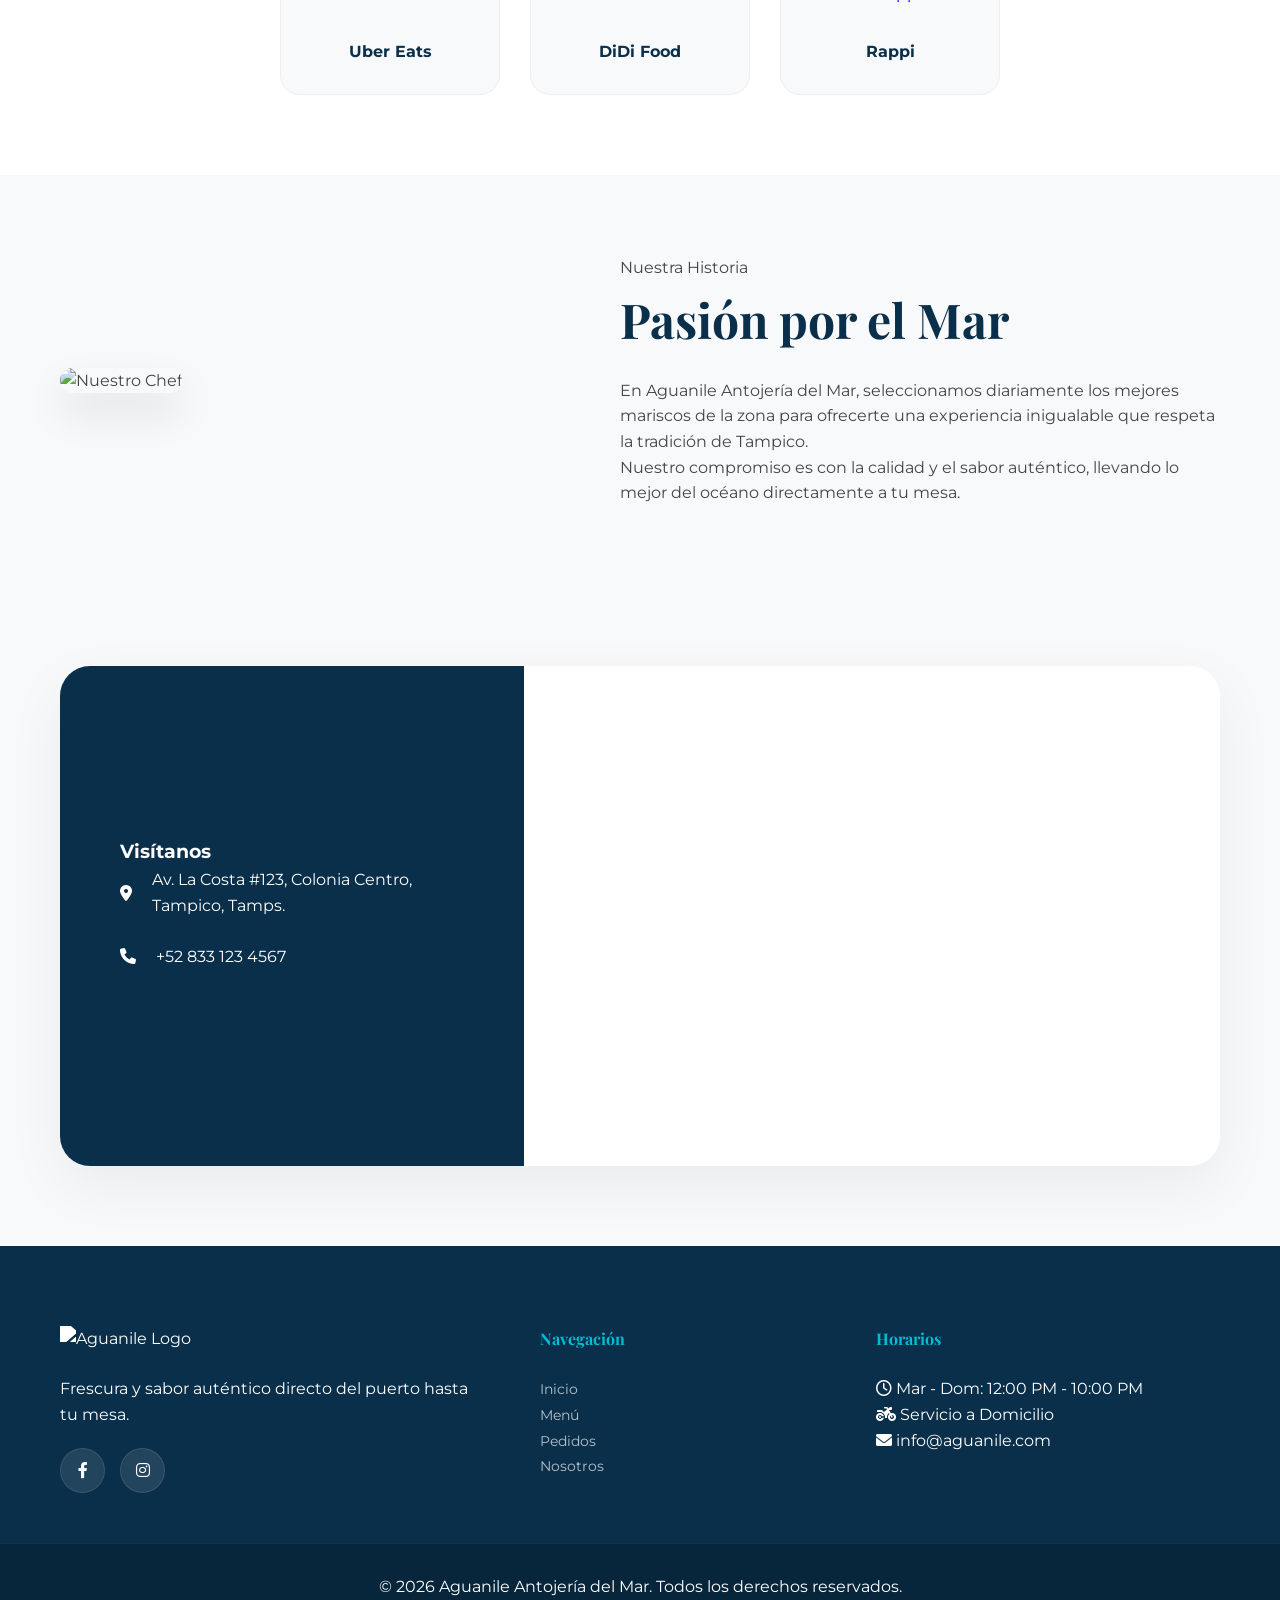
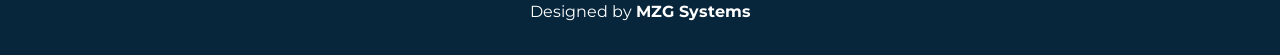
==== commit 7640e44e: "Add files via upload" ====
--- a/index.html
+++ b/index.html
@@ -1,156 +1,196 @@
-<!DOCTYPE html>
-<html lang="es">
-<head>
-    <meta charset="UTF-8">
-    <meta name="viewport" content="width=device-width, initial-scale=1.0">
-    <title>Aguanile Antojería del Mar</title>
-    <link rel="stylesheet" href="style.css">
-    <link rel="stylesheet" href="https://cdnjs.cloudflare.com/ajax/libs/font-awesome/6.0.0-beta3/css/all.min.css">
-</head>
-<body>
-    <header class="main-header">
-        <div class="container">
-            <a href="#" class="logo">
-                <img src="./logo.png" alt="Aguanile Antojería del Mar Logo">
-            </a>
-            <nav class="main-nav">
-                <ul class="nav-list">
-                    <li><a href="#hero">Inicio</a></li>
-                    <li><a href="#menu">Menú</a></li>
-                    <li><a href="#about">Nosotros</a></li>
-                    <li><a href="#contact">Contacto</a></li>
-                </ul>
-                <button class="menu-toggle" aria-label="Toggle navigation">
-                    <i class="fas fa-bars"></i>
-                </button>
-            </nav>
-        </div>
-    </header>
-
-    <main>
-        <section id="hero" class="hero-section">
-            <div class="container">
-                <img src="./logo.png" alt="Aguanile Logo" class="hero-logo">
-                <h1>El Sabor Fresco del Mar en Tampico</h1>
-                <p>Descubre los sabores auténticos del océano, preparados con pasión y frescura.</p>
-                <a href="#menu" class="btn primary-btn">Explora Nuestro Menú</a>
-            </div>
-        </section>
-
-        <section id="menu" class="menu-section">
-            <div class="container">
-                <h2>Nuestros Platillos Estrella</h2>
-                <div class="menu-grid">
-                    <div class="menu-item">
-                        <img src="./ceviche-aguamala.jpg" alt="Ceviche Aguamala">
-                        <h3>Ceviche Aguanile</h3>
-                        <p>Fresco y vibrante, con los mejores mariscos de la región.</p>
-                        <a href="#" class="btn secondary-btn">Ver Más</a>
-                    </div>
-                    <div class="menu-item">
-                        <img src="./ceviche-aguamala.jpg" alt="Pulpo a las Brasas">
-                        <h3>Pulpo a las Brasas</h3>
-                        <p>Tierno pulpo marinado y cocinado a la perfección.</p>
-                        <a href="#" class="btn secondary-btn">Ver Más</a>
-                    </div>
-                    <div class="menu-item">
-                        <img src="./ceviche-aguamala.jpg" alt="Mariscada Real">
-                        <h3>Mariscada Real</h3>
-                        <p>Una explosión de sabores del mar en un solo plato.</p>
-                        <a href="#" class="btn secondary-btn">Ver Más</a>
-                    </div>
-                    <!-- Puedes añadir más platillos aquí -->
-                    <div class="menu-item">
-                        <img src="./ceviche-aguamala.jpg" alt="Tacos de Pescado">
-                        <h3>Tacos de Pescado</h3>
-                        <p>Crujientes y llenos de sabor, ideales para cualquier antojo.</p>
-                        <a href="#" class="btn secondary-btn">Ver Más</a>
-                    </div>
-                    <div class="menu-item">
-                        <img src="./ceviche-aguamala.jpg" alt="Camarones al Mojo de Ajo">
-                        <h3>Camarones al Mojo</h3>
-                        <p>Clásicos camarones salteados con un toque de ajo y chile.</p>
-                        <a href="#" class="btn secondary-btn">Ver Más</a>
-                    </div>
-                    <div class="menu-item">
-                        <img src="./ceviche-aguamala.jpg" alt="Coctel de Camarón">
-                        <h3>Coctel de Camarón</h3>
-                        <p>Refrescante y sabroso, el favorito para abrir el apetito.</p>
-                        <a href="#" class="btn secondary-btn">Ver Más</a>
-                    </div>
-                </div>
-            </div>
-        </section>
-
-        <section id="about" class="about-section">
-            <div class="container">
-                <div class="about-content">
-                    <div class="about-image">
-                        <img src="./chef.jpg" alt="Chef de Aguanile">
-                    </div>
-                    <div class="about-text">
-                        <h2>Nuestra Historia</h2>
-                        <p>En Aguanile Antojería del Mar, nuestra pasión es llevarte los sabores más auténticos del océano. Ubicados en el corazón de Tampico, nos dedicamos a seleccionar los mariscos más frescos y a prepararlos con recetas tradicionales y un toque innovador.</p>
-                        <p>Creemos en la calidad, la frescura y la experiencia. Cada platillo es una celebración del mar y de la rica cultura culinaria de nuestra región. ¡Te invitamos a descubrir un viaje de sabor inigualable!</p>
-                        <a href="#contact" class="btn primary-btn">Conócenos Mejor</a>
-                    </div>
-                </div>
-            </div>
-        </section>
-
-        <section id="contact" class="contact-section">
-            <div class="container">
-                <h2>Ubicación y Contacto</h2>
-                <div class="contact-grid">
-                    <div class="contact-info">
-                        <h3>Encuéntranos</h3>
-                        <p><i class="fas fa-map-marker-alt"></i> Av. La Costa #123, Colonia Centro, Tampico, Tamps.</p>
-                        <p><i class="fas fa-phone"></i> +52 833 123 4567</p>
-                        <p><i class="fas fa-envelope"></i> info@aguamala.com</p>
-                        <p><i class="fas fa-clock"></i> Martes a Domingo: 12:00 PM - 10:00 PM</p>
-                        <div class="social-links">
-                            <a href="#" aria-label="Facebook"><i class="fab fa-facebook-f"></i></a>
-                            <a href="#" aria-label="Instagram"><i class="fab fa-instagram"></i></a>
-                            <a href="#" aria-label="Twitter"><i class="fab fa-twitter"></i></a>
-                        </div>
-                    </div>
-                    <div class="contact-map">
-                        <!-- Reemplaza con tu iframe de Google Maps -->
-                        <iframe src="https://www.google.com/maps/embed?pb=!1m18!1m12!1m3!1d3692.0830177848998!2d-97.87366482470823!3d22.274844879704915!2m3!1f0!2f0!3f0!3m2!1i1024!2i768!4f13.1!3m3!1m2!1s0x85d7f9f17116cba5%3A0xeea6d4942e3aa791!2sAguanile%20Antojer%C3%ADa%20del%20Mar!5e0!3m2!1ses-419!2smx!4v1758766276921!5m2!1ses-419!2smx" width="100%" height="300" style="border:0;" allowfullscreen="" loading="lazy"></iframe>
-                        <!-- Para obtener tu propio iframe, ve a Google Maps, busca tu ubicación, haz clic en "Compartir" -> "Insertar un mapa" y copia el código iframe. -->
-                    </div>
-                    <div class="contact-form">
-                        <h3>Envíanos un Mensaje</h3>
-                        <form>
-                            <input type="text" placeholder="Tu Nombre" required>
-                            <input type="email" placeholder="Tu Correo Electrónico" required>
-                            <textarea placeholder="Tu Mensaje" rows="5" required></textarea>
-                            <button type="submit" class="btn primary-btn">Enviar Mensaje</button>
-                        </form>
-                    </div>
-                </div>
-            </div>
-        </section>
-    </main>
-
-    <footer class="main-footer">
-        <div class="container">
-            <div class="footer-content">
-                <div class="footer-logo">
-                    <img src="./logo.png" alt="Aguanile Antojería del Mar Logo">
-                </div>
-                <nav class="footer-nav">
-                    <ul>
-                        <li><a href="#">Aviso de Privacidad</a></li>
-                        <li><a href="#">Términos de Servicio</a></li>
-                    </ul>
-                </nav>
-            </div>
-            <p class="copyright">&copy; 2025 Aguanile Antojería del Mar. Todos los derechos reservados.</p>
-            <p class="copyright">&copy; Designed By MZG</p>
-        </div>
-    </footer>
-
-    <script src="script.js"></script>
-</body>
-</html>
+<!DOCTYPE html>
+<html lang="es">
+<head>
+    <meta charset="UTF-8">
+    <meta name="viewport" content="width=device-width, initial-scale=1.0">
+    <title>Aguanile | Antojería del Mar</title>
+    <link href="https://fonts.googleapis.com/css2?family=Montserrat:wght@300;400;700&family=Playfair+Display:ital,wght@0,700;1,700&display=swap" rel="stylesheet">
+    <link rel="stylesheet" href="https://cdnjs.cloudflare.com/ajax/libs/font-awesome/6.0.0-beta3/css/all.min.css">
+    <link rel="stylesheet" href="style.css">
+</head>
+<body>
+
+    <div id="preloader">
+        <div class="preloader-content">
+            <img src="./images/logo.png" alt="Aguanile Logo" class="loader-logo">
+        </div>
+    </div>
+
+    <header class="main-header">
+        <div class="container header-flex">
+            <a href="#" class="logo">
+                <img src="./images/logo.png" alt="Aguanile Logo">
+            </a>
+            <nav class="main-nav">
+                <ul class="nav-list">
+                    <li><a href="#hero">Inicio</a></li>
+                    <li><a href="#menu">Menú</a></li>
+                    <li><a href="#delivery">Pedidos</a></li>
+                    <li><a href="#about">Nosotros</a></li>
+                    <li><a href="#contact">Contacto</a></li>
+                </ul>
+            </nav>
+            <button class="menu-toggle" aria-label="Abrir Menú">
+                <i class="fas fa-bars"></i>
+            </button>
+        </div>
+    </header>
+
+    <main>
+        <section id="hero" class="hero-section">
+            <div class="container hero-content">
+                <div class="hero-text-box">
+                    <span class="hero-subtitle">Tradición de Tampico</span>
+                    <h1>Sabor Fresco del Mar</h1>
+                    <p>Recetas auténticas preparadas con la frescura del océano y el corazón de nuestra cocina.</p>
+                    <div class="hero-actions">
+                        <a href="#menu" class="btn btn-primary">Ver Menú</a>
+                        <a href="#delivery" class="btn btn-outline">Pide en Línea</a>
+                    </div>
+                </div>
+            </div>
+        </section>
+
+        <section id="menu" class="section-padding">
+            <div class="container">
+                <div class="section-title">
+                    <h2>Especialidades</h2>
+                    <div class="title-line"></div>
+                </div>
+                <div class="menu-grid">
+                    <div class="menu-card">
+                        <div class="card-img">
+                            <img src="./images/ceviche-aguamala.jpg" alt="Ceviche Aguanile">
+                        </div>
+                        <div class="card-body">
+                            <h3>Ceviche Aguanile</h3>
+                            <p>Mariscos seleccionados marinados en cítricos frescos.</p>
+                            <span class="card-price">$185.00</span>
+                        </div>
+                    </div>
+                    <div class="menu-card">
+                        <div class="card-img">
+                            <img src="./images/pulpo-a-las-brasas.jpg" alt="Pulpo a las Brasas">
+                        </div>
+                        <div class="card-body">
+                            <h3>Pulpo a las Brasas</h3>
+                            <p>Tierno pulpo al carbón con aderezo rústico de la casa.</p>
+                            <span class="card-price">$245.00</span>
+                        </div>
+                    </div>
+                    <div class="menu-card">
+                        <div class="card-img">
+                            <img src="./images/mariscada-real.jpg" alt="Mariscada Real">
+                        </div>
+                        <div class="card-body">
+                            <h3>Mariscada Real</h3>
+                            <p>La combinación perfecta para los amantes del mar.</p>
+                            <span class="card-price">$320.00</span>
+                        </div>
+                    </div>
+                </div>
+            </div>
+        </section>
+
+        <section id="delivery" class="delivery-section section-padding">
+            <div class="container text-center">
+                <h2>¿Hambre en Casa?</h2>
+                <p>Ordena directamente desde tus plataformas favoritas</p>
+                <div class="delivery-grid">
+                    <a href="#" target="_blank" class="delivery-item">
+                        <div class="platform-logo">
+                            <img src="https://upload.wikimedia.org/wikipedia/commons/b/b3/Uber_Eats_2020_logo.svg" alt="Uber Eats">
+                        </div>
+                        <span class="platform-name">Uber Eats</span>
+                    </a>
+                    <a href="#" target="_blank" class="delivery-item">
+                        <div class="platform-logo">
+                            <img src="https://upload.wikimedia.org/wikipedia/commons/d/df/Didi_Food_Logo_Logo.png" alt="DiDi Food">
+                        </div>
+                        <span class="platform-name">DiDi Food</span>
+                    </a>
+                    <a href="#" target="_blank" class="delivery-item">
+                        <div class="platform-logo">
+                            <img src="https://upload.wikimedia.org/wikipedia/commons/0/06/Rappi_logo.svg" alt="Rappi">
+                        </div>
+                        <span class="platform-name">Rappi</span>
+                    </a>
+                </div>
+            </div>
+        </section>
+
+        <section id="about" class="section-padding about-bg">
+            <div class="container">
+                <div class="about-wrapper">
+                    <div class="about-image">
+                        <img src="./images/chef.jpg" alt="Nuestro Chef">
+                    </div>
+                    <div class="about-text">
+                        <span class="subtitle">Nuestra Historia</span>
+                        <h2>Pasión por el Mar</h2>
+                        <p>En Aguanile Antojería del Mar, seleccionamos diariamente los mejores mariscos de la zona para ofrecerte una experiencia inigualable que respeta la tradición de Tampico.</p>
+                        <p>Nuestro compromiso es con la calidad y el sabor auténtico, llevando lo mejor del océano directamente a tu mesa.</p>
+                    </div>
+                </div>
+            </div>
+        </section>
+
+        <section id="contact" class="section-padding">
+            <div class="container">
+                <div class="contact-wrapper">
+                    <div class="contact-info">
+                        <h3>Visítanos</h3>
+                        <div class="info-block">
+                            <i class="fas fa-map-marker-alt"></i>
+                            <p>Av. La Costa #123, Colonia Centro, Tampico, Tamps.</p>
+                        </div>
+                        <div class="info-block">
+                            <i class="fas fa-phone"></i>
+                            <p>+52 833 123 4567</p>
+                        </div>
+                    </div>
+                    <div class="contact-map">
+                        <iframe src="https://www.google.com/maps/embed?pb=!1m18!1m12!1m3!1d3688.000000000000!2d-97.85!3d22.25!2m3!1f0!2f0!3f0!3m2!1i1024!2i768!4f13.1!3m3!1m2!1s0x0%3A0x0!2zMjLCsDE1JzAwLjAiTiA5N8KwNTEnMDAuMCJX!5e0!3m2!1ses!2smx!4v1600000000000!5m2!1ses!2smx" width="100%" height="100%" style="border:0;" allowfullscreen="" loading="lazy"></iframe>
+                    </div>
+                </div>
+            </div>
+        </section>
+    </main>
+
+    <footer class="main-footer">
+        <div class="container footer-grid">
+            <div class="footer-brand">
+                <img src="./images/logo.png" alt="Aguanile Logo" class="footer-logo">
+                <p>Frescura y sabor auténtico directo del puerto hasta tu mesa.</p>
+                <div class="footer-social">
+                    <a href="#" class="social-icon"><i class="fab fa-facebook-f"></i></a>
+                    <a href="#" class="social-icon"><i class="fab fa-instagram"></i></a>
+                </div>
+            </div>
+            <div class="footer-links">
+                <h4>Navegación</h4>
+                <ul>
+                    <li><a href="#hero">Inicio</a></li>
+                    <li><a href="#menu">Menú</a></li>
+                    <li><a href="#delivery">Pedidos</a></li>
+                    <li><a href="#about">Nosotros</a></li>
+                </ul>
+            </div>
+            <div class="footer-info">
+                <h4>Horarios</h4>
+                <p><i class="far fa-clock"></i> Mar - Dom: 12:00 PM - 10:00 PM</p>
+                <p><i class="fas fa-motorcycle"></i> Servicio a Domicilio</p>
+                <p><i class="fas fa-envelope"></i> info@aguanile.com</p>
+            </div>
+        </div>
+        <div class="footer-bottom">
+            <div class="container">
+                <p>© 2026 Aguanile Antojería del Mar. Todos los derechos reservados.</p>
+                <p class="mzg-signature">Designed by <strong>MZG Systems</strong></p>
+            </div>
+        </div>
+    </footer>
+
+    <script src="script.js"></script>
+</body>
+</html>
--- a/style.css
+++ b/style.css
@@ -1,573 +1,97 @@
-/* Variables de Colores (basadas en tu logo) */
-:root {
-    --primary-blue: #007bff; /* Un azul vibrante, similar al de tu logo */
-    --secondary-blue: #00bcd4; /* Un azul más claro/turquesa */
-    --dark-blue: #0A2F4A; /* Un azul muy oscuro para fondos o texto */
-    --light-gray: #f8f9fa;
-    --dark-gray: #343a40;
-    --text-color: #333;
-    --white: #ffffff;
-    --black: #000000;
-}
-
-/* Base Global */
-* {
-    margin: 0;
-    padding: 0;
-    box-sizing: border-box;
-}
-
-body {
-    font-family: 'Segoe UI', Roboto, 'Helvetica Neue', Arial, sans-serif;
-    line-height: 1.6;
-    color: var(--text-color);
-    background-color: var(--light-gray);
-    scroll-behavior: smooth;
-}
-
-.container {
-    max-width: 1200px;
-    margin: 0 auto;
-    padding: 0 20px;
-}
-
-a {
-    text-decoration: none;
-    color: var(--primary-blue);
-}
-
-a:hover {
-    color: var(--secondary-blue);
-}
-
-h1, h2, h3 {
-    color: var(--dark-blue);
-    margin-bottom: 15px;
-}
-
-h1 { font-size: 3em; }
-h2 { font-size: 2.5em; }
-h3 { font-size: 1.8em; }
-
-section {
-    padding: 80px 0;
-}
-
-/* Botones */
-.btn {
-    display: inline-block;
-    padding: 12px 25px;
-    border-radius: 5px;
-    font-weight: bold;
-    transition: background-color 0.3s ease, color 0.3s ease;
-    text-align: center;
-    border: none;
-    cursor: pointer;
-}
-
-.primary-btn {
-    background-color: var(--primary-blue);
-    color: var(--white);
-}
-
-.primary-btn:hover {
-    background-color: var(--secondary-blue);
-    color: var(--white);
-}
-
-.secondary-btn {
-    background-color: var(--secondary-blue);
-    color: var(--white);
-    border: 1px solid var(--secondary-blue);
-}
-
-.secondary-btn:hover {
-    background-color: var(--primary-blue);
-    border-color: var(--primary-blue);
-}
-
-
-/* Header */
-.main-header {
-    background-color: var(--white);
-    padding: 15px 0;
-    box-shadow: 0 2px 10px rgba(0, 0, 0, 0.05);
-    position: sticky;
-    top: 0;
-    z-index: 1000;
-}
-
-.main-header .container {
-    display: flex;
-    justify-content: space-between;
-    align-items: center;
-}
-
-.main-header .logo img {
-    height: 70px; /* Ajusta el tamaño del logo */
-}
-
-.main-nav .nav-list {
-    list-style: none;
-    display: flex;
-}
-
-.main-nav .nav-list li {
-    margin-left: 30px;
-}
-
-.main-nav .nav-list a {
-    color: var(--dark-blue);
-    font-weight: 600;
-    font-size: 1.1em;
-    padding: 5px 0;
-    position: relative;
-}
-
-.main-nav .nav-list a::after {
-    content: '';
-    position: absolute;
-    left: 0;
-    bottom: 0;
-    width: 0;
-    height: 2px;
-    background-color: var(--primary-blue);
-    transition: width 0.3s ease;
-}
-
-.main-nav .nav-list a:hover::after {
-    width: 100%;
-}
-
-.menu-toggle {
-    display: none;
-    background: none;
-    border: none;
-    font-size: 1.8em;
-    color: var(--dark-blue);
-    cursor: pointer;
-}
-
-/* Hero Section */
-.hero-section {
-    background: url('./hero-bg.jpg') no-repeat center center/cover;
-    color: var(--white);
-    text-align: center;
-    padding: 150px 0;
-    position: relative;
-    display: flex;
-    align-items: center;
-    justify-content: center;
-    min-height: 70vh; /* Altura mínima para la sección */
-}
-
-.hero-section::before {
-    content: '';
-    position: absolute;
-    top: 0;
-    left: 0;
-    right: 0;
-    bottom: 0;
-    background-color: rgba(0, 0, 0, 0.4); /* Capa oscura para mejor legibilidad */
-}
-
-.hero-section .container {
-    position: relative;
-    z-index: 1;
-}
-
-.hero-section .hero-logo {
-    max-width: 350px; /* Tamaño del logo en el hero */
-    margin-bottom: 20px;
-    filter: drop-shadow(0 0 10px rgba(0, 0, 0, 0.5)); /* Sombra para resaltar */
-}
-
-.hero-section h1 {
-    font-size: 3.8em;
-    margin-bottom: 20px;
-    color: var(--white);
-    text-shadow: 2px 2px 5px rgba(0, 0, 0, 0.7);
-}
-
-.hero-section p {
-    font-size: 1.3em;
-    margin-bottom: 30px;
-    color: var(--white);
-    text-shadow: 1px 1px 3px rgba(0, 0, 0, 0.5);
-}
-
-/* Menu Section */
-.menu-section {
-    text-align: center;
-    background-color: var(--white);
-}
-
-.menu-section h2 {
-    margin-bottom: 50px;
-    color: var(--primary-blue);
-}
-
-.menu-grid {
-    display: grid;
-    grid-template-columns: repeat(auto-fit, minmax(300px, 1fr));
-    gap: 30px;
-}
-
-.menu-item {
-    background-color: var(--light-gray);
-    border-radius: 10px;
-    overflow: hidden;
-    box-shadow: 0 5px 15px rgba(0, 0, 0, 0.1);
-    transition: transform 0.3s ease;
-    text-align: left;
-    display: flex;
-    flex-direction: column;
-}
-
-.menu-item:hover {
-    transform: translateY(-10px);
-}
-
-.menu-item img {
-    width: 100%;
-    height: 220px;
-    object-fit: cover;
-    border-bottom: 3px solid var(--secondary-blue);
-}
-
-.menu-item h3 {
-    padding: 15px 20px 5px;
-    color: var(--dark-blue);
-}
-
-.menu-item p {
-    padding: 0 20px 15px;
-    font-size: 0.95em;
-    color: var(--dark-gray);
-    flex-grow: 1;
-}
-
-.menu-item .btn {
-    margin: 0 20px 20px;
-    display: block;
-    width: calc(100% - 40px);
-}
-
-/* About Section */
-.about-section {
-    background-color: var(--dark-blue);
-    color: var(--white);
-    padding: 100px 0;
-}
-
-.about-section h2 {
-    color: var(--secondary-blue);
-    text-align: center;
-    margin-bottom: 60px;
-}
-
-.about-content {
-    display: flex;
-    align-items: center;
-    gap: 50px;
-}
-
-.about-image {
-    flex: 1;
-    text-align: center;
-}
-
-.about-image img {
-    max-width: 100%;
-    border-radius: 10px;
-    box-shadow: 0 5px 20px rgba(0, 0, 0, 0.3);
-    border: 4px solid var(--primary-blue);
-}
-
-.about-text {
-    flex: 2;
-}
-
-.about-text h2 {
-    text-align: left;
-    margin-top: 0;
-    color: var(--white);
-}
-
-.about-text p {
-    margin-bottom: 20px;
-    font-size: 1.1em;
-    text-align: justify;
-}
-
-.about-text .btn {
-    margin-top: 20px;
-    
-}
-
-
-/* Contact Section */
-.contact-section {
-    background-color: var(--light-gray);
-    text-align: center;
-}
-
-.contact-section h2 {
-    margin-bottom: 50px;
-    color: var(--primary-blue);
-}
-
-.contact-grid {
-    display: grid;
-    grid-template-columns: repeat(auto-fit, minmax(300px, 1fr));
-    gap: 30px;
-    text-align: left;
-}
-
-.contact-info, .contact-map, .contact-form {
-    background-color: var(--white);
-    padding: 30px;
-    border-radius: 10px;
-    box-shadow: 0 5px 15px rgba(0, 0, 0, 0.08);
-}
-
-.contact-info h3, .contact-form h3 {
-    color: var(--dark-blue);
-    margin-bottom: 25px;
-}
-
-.contact-info p {
-    margin-bottom: 15px;
-    display: flex;
-    align-items: center;
-    color: var(--dark-gray);
-}
-
-.contact-info p i {
-    margin-right: 10px;
-    color: var(--primary-blue);
-    font-size: 1.2em;
-}
-
-.social-links {
-    margin-top: 25px;
-}
-
-.social-links a {
-    display: inline-block;
-    width: 45px;
-    height: 45px;
-    line-height: 45px;
-    background-color: var(--primary-blue);
-    color: var(--white);
-    border-radius: 50%;
-    text-align: center;
-    margin-right: 10px;
-    font-size: 1.2em;
-    transition: background-color 0.3s ease;
-}
-
-.social-links a:hover {
-    background-color: var(--secondary-blue);
-}
-
-.contact-map iframe {
-    border-radius: 8px;
-}
-
-.contact-form input[type="text"],
-.contact-form input[type="email"],
-.contact-form textarea {
-    width: 100%;
-    padding: 12px;
-    margin-bottom: 15px;
-    border: 1px solid #ddd;
-    border-radius: 5px;
-    font-size: 1em;
-    background-color: var(--light-gray);
-    color: var(--text-color);
-}
-
-.contact-form textarea {
-    resize: vertical;
-}
-
-.contact-form .btn {
-    width: 100%;
-    padding: 15px;
-    font-size: 1.1em;
-}
-
-/* Footer */
-.main-footer {
-    background-color: var(--dark-blue);
-    color: var(--white);
-    padding: 40px 0;
-    text-align: center;
-}
-
-.footer-content {
-    display: flex;
-    justify-content: space-between;
-    align-items: center;
-    flex-wrap: wrap; /* Para responsividad */
-    margin-bottom: 20px;
-}
-
-.footer-logo img {
-    height: 50px;
-    filter: brightness(0) invert(1); /* Para hacer el logo blanco */
-}
-
-.footer-nav ul {
-    list-style: none;
-    display: flex;
-}
-
-.footer-nav li {
-    margin-left: 25px;
-}
-
-.footer-nav a {
-    color: var(--white);
-    opacity: 0.8;
-}
-
-.footer-nav a:hover {
-    opacity: 1;
-    color: var(--secondary-blue);
-}
-
-.copyright {
-    margin-top: 20px;
-    font-size: 0.9em;
-    opacity: 0.7;
-}
-
-
-/* --- Media Queries para Responsividad --- */
-@media (max-width: 992px) {
-    h1 { font-size: 3em; }
-    h2 { font-size: 2em; }
-    h3 { font-size: 1.5em; }
-
-    .main-header .nav-list {
-        margin-left: 0;
-    }
-    .about-content {
-        flex-direction: column;
-        text-align: center;
-    }
-    .about-image {
-        margin-bottom: 30px;
-    }
-    .about-text h2 {
-        text-align: center;
-    }
-    .contact-grid {
-        grid-template-columns: 1fr;
-    }
-}
-
-@media (max-width: 768px) {
-    .main-header .nav-list {
-        display: none;
-        flex-direction: column;
-        position: absolute;
-        top: 90px; /* Ajusta según la altura de tu header */
-        left: 0;
-        width: 100%;
-        background-color: var(--white);
-        box-shadow: 0 10px 20px rgba(0, 0, 0, 0.1);
-        padding: 20px 0;
-    }
-
-    .main-nav.active .nav-list {
-        display: flex;
-    }
-
-    .main-nav .nav-list li {
-        margin: 10px 0;
-        text-align: center;
-    }
-    .main-nav .nav-list a {
-        padding: 10px 0;
-        display: block;
-    }
-    .main-nav .nav-list a::after {
-        left: 50%;
-        transform: translateX(-50%);
-    }
-
-    .menu-toggle {
-        display: block;
-    }
-
-    .hero-section {
-        padding: 100px 0;
-        min-height: 60vh;
-    }
-    .hero-section h1 {
-        font-size: 2.5em;
-    }
-    .hero-section p {
-        font-size: 1.1em;
-    }
-    .hero-section .hero-logo {
-        max-width: 250px;
-    }
-
-    .footer-content {
-        flex-direction: column;
-    }
-    .footer-nav ul {
-        flex-direction: column;
-        margin-top: 20px;
-    }
-    .footer-nav li {
-        margin: 5px 0;
-    }
-}
-
-@media (max-width: 480px) {
-    h1 { font-size: 2.2em; }
-    h2 { font-size: 1.8em; }
-    h3 { font-size: 1.3em; }
-
-    section {
-        padding: 60px 0;
-    }
-
-    .main-header .logo img {
-        height: 50px;
-    }
-
-    .hero-section h1 {
-        font-size: 2em;
-    }
-    .hero-section p {
-        font-size: 1em;
-    }
-    .hero-section .hero-logo {
-        max-width: 200px;
-    }
-
-    .menu-grid {
-        grid-template-columns: 1fr;
-    }
-
-    .about-image img {
-        width: 90%;
-    }
-
-    .contact-info, .contact-map, .contact-form {
-        padding: 20px;
-    }
-
-    .social-links a {
-        width: 40px;
-        height: 40px;
-        line-height: 40px;
-        font-size: 1.1em;
-    }
-}
+/* --- Variables --- */
+:root {
+    --primary: #007bff;
+    --accent: #00bcd4;
+    --dark: #0A2F4A;
+    --text: #444;
+    --light: #F8F9FA;
+    --white: #ffffff;
+    --transition: all 0.4s cubic-bezier(0.165, 0.84, 0.44, 1);
+}
+
+/* --- Base --- */
+* { margin: 0; padding: 0; box-sizing: border-box; }
+body { font-family: 'Montserrat', sans-serif; color: var(--text); background: var(--light); line-height: 1.6; overflow-x: hidden; }
+.container { max-width: 1200px; margin: 0 auto; padding: 0 20px; }
+.section-padding { padding: 80px 0; }
+.text-center { text-align: center; }
+
+/* --- Preloader --- */
+#preloader { position: fixed; top: 0; left: 0; width: 100%; height: 100vh; background: var(--dark); display: flex; justify-content: center; align-items: center; z-index: 10000; transition: opacity 0.8s ease; }
+.loader-logo { width: 220px; animation: zoomIntro 2.8s forwards; }
+@keyframes zoomIntro { 0% { transform: scale(0.6); opacity: 0; } 40% { transform: scale(1.05); opacity: 1; } 100% { transform: scale(25); opacity: 0; } }
+#preloader.fade-out { opacity: 0; visibility: hidden; }
+
+/* --- Header --- */
+.main-header { background: var(--white); padding: 15px 0; position: sticky; top: 0; z-index: 1000; box-shadow: 0 10px 30px rgba(0,0,0,0.05); }
+.header-flex { display: flex; justify-content: space-between; align-items: center; }
+.logo img { height: 50px; }
+.nav-list { list-style: none; display: flex; gap: 30px; }
+.nav-list a { text-decoration: none; color: var(--dark); font-weight: 700; font-size: 0.85rem; text-transform: uppercase; transition: var(--transition); }
+.nav-list a:hover { color: var(--primary); }
+.menu-toggle { display: none; background: none; border: none; font-size: 1.5rem; color: var(--dark); cursor: pointer; }
+
+/* --- Hero --- */
+.hero-section { height: 85vh; background: linear-gradient(rgba(10, 47, 74, 0.6), rgba(10, 47, 74, 0.6)), url('./images/hero-bg.jpg') center/cover; display: flex; align-items: center; color: var(--white); }
+.hero-section h1 { font-family: 'Playfair Display', serif; font-size: 4rem; line-height: 1.1; margin: 15px 0; }
+.btn { padding: 16px 35px; border-radius: 50px; text-decoration: none; font-weight: 700; transition: var(--transition); display: inline-block; }
+.btn-primary { background: var(--primary); color: var(--white); border: none; }
+.btn-outline { border: 2px solid var(--white); color: var(--white); margin-left: 10px; }
+
+/* --- Menu Grid --- */
+.section-title { text-align: center; margin-bottom: 60px; }
+.section-title h2 { font-family: 'Playfair Display', serif; font-size: 3rem; color: var(--dark); }
+.title-line { width: 70px; height: 4px; background: var(--primary); margin: 15px auto; border-radius: 2px; }
+.menu-grid { display: grid; grid-template-columns: repeat(auto-fit, minmax(300px, 1fr)); gap: 40px; }
+.menu-card { background: var(--white); border-radius: 20px; overflow: hidden; box-shadow: 0 10px 30px rgba(0,0,0,0.05); transition: var(--transition); }
+.menu-card:hover { transform: translateY(-10px); }
+.card-img img { width: 100%; height: 250px; object-fit: cover; }
+.card-body { padding: 25px; text-align: center; }
+.card-price { display: block; margin-top: 15px; color: var(--primary); font-weight: 700; font-size: 1.2rem; }
+
+/* --- Delivery --- */
+.delivery-section { background: var(--white); }
+.delivery-grid { display: flex; justify-content: center; gap: 30px; margin-top: 50px; flex-wrap: wrap; }
+.delivery-item { background: var(--light); border-radius: 20px; padding: 30px; width: 220px; text-decoration: none; transition: var(--transition); border: 1px solid #eee; display: flex; flex-direction: column; align-items: center; }
+.delivery-item:hover { transform: translateY(-10px); background: var(--white); box-shadow: 0 15px 30px rgba(0,0,0,0.08); border-color: var(--primary); }
+.platform-logo { height: 60px; display: flex; align-items: center; margin-bottom: 15px; }
+.platform-logo img { max-height: 100%; width: auto; object-fit: contain; }
+.platform-name { font-weight: 700; color: var(--dark); }
+
+/* --- About --- */
+.about-wrapper { display: flex; align-items: center; gap: 60px; flex-wrap: wrap; }
+.about-image { flex: 1; min-width: 350px; }
+.about-image img { width: 100%; height: auto; border-radius: 20px; box-shadow: 0 20px 40px rgba(0,0,0,0.1); }
+.about-text { flex: 1.2; min-width: 350px; }
+.about-text h2 { font-family: 'Playfair Display', serif; font-size: 3rem; margin-bottom: 20px; color: var(--dark); }
+
+/* --- Contacto --- */
+.contact-wrapper { display: grid; grid-template-columns: 1fr 1.5fr; background: var(--white); border-radius: 30px; overflow: hidden; box-shadow: 0 20px 60px rgba(0,0,0,0.06); height: 500px; }
+.contact-info { background: var(--dark); color: var(--white); padding: 60px; display: flex; flex-direction: column; justify-content: center; }
+.info-block { display: flex; align-items: center; gap: 20px; margin-bottom: 25px; }
+
+/* --- Footer --- */
+.main-footer { background-color: var(--dark); color: var(--white); padding: 80px 0 0 0; }
+.footer-grid { display: grid; grid-template-columns: 1.5fr 1fr 1.2fr; gap: 50px; padding-bottom: 50px; }
+.footer-logo { height: 70px; margin-bottom: 25px; filter: brightness(0) invert(1); }
+.footer-social { display: flex; gap: 15px; margin-top: 20px; }
+.social-icon { width: 45px; height: 45px; background: rgba(255,255,255,0.1); border-radius: 50%; display: flex; justify-content: center; align-items: center; color: #fff; text-decoration: none; transition: 0.3s; border: 1px solid rgba(255,255,255,0.1); }
+.social-icon:hover { background: var(--primary); transform: translateY(-5px); box-shadow: 0 5px 15px rgba(0,123,255,0.4); }
+.footer-links h4, .footer-info h4 { color: var(--accent); margin-bottom: 25px; font-family: 'Playfair Display', serif; }
+.footer-links ul { list-style: none; }
+.footer-links a { color: var(--white); text-decoration: none; opacity: 0.7; font-size: 0.9rem; transition: 0.3s; }
+.footer-links a:hover { opacity: 1; color: var(--accent); }
+.footer-bottom { background: rgba(0, 0, 0, 0.2); padding: 30px 0; text-align: center; border-top: 1px solid rgba(255,255,255,0.05); }
+
+/* --- Responsive --- */
+@media (max-width: 992px) {
+    .about-wrapper, .contact-wrapper, .footer-grid { grid-template-columns: 1fr; }
+    .contact-wrapper { height: auto; }
+    .contact-map { height: 350px; }
+    .footer-grid { text-align: center; }
+    .footer-social { justify-content: center; }
+}
+@media (max-width: 768px) {
+    .nav-list { display: none; }
+    .menu-toggle { display: block; }
+}
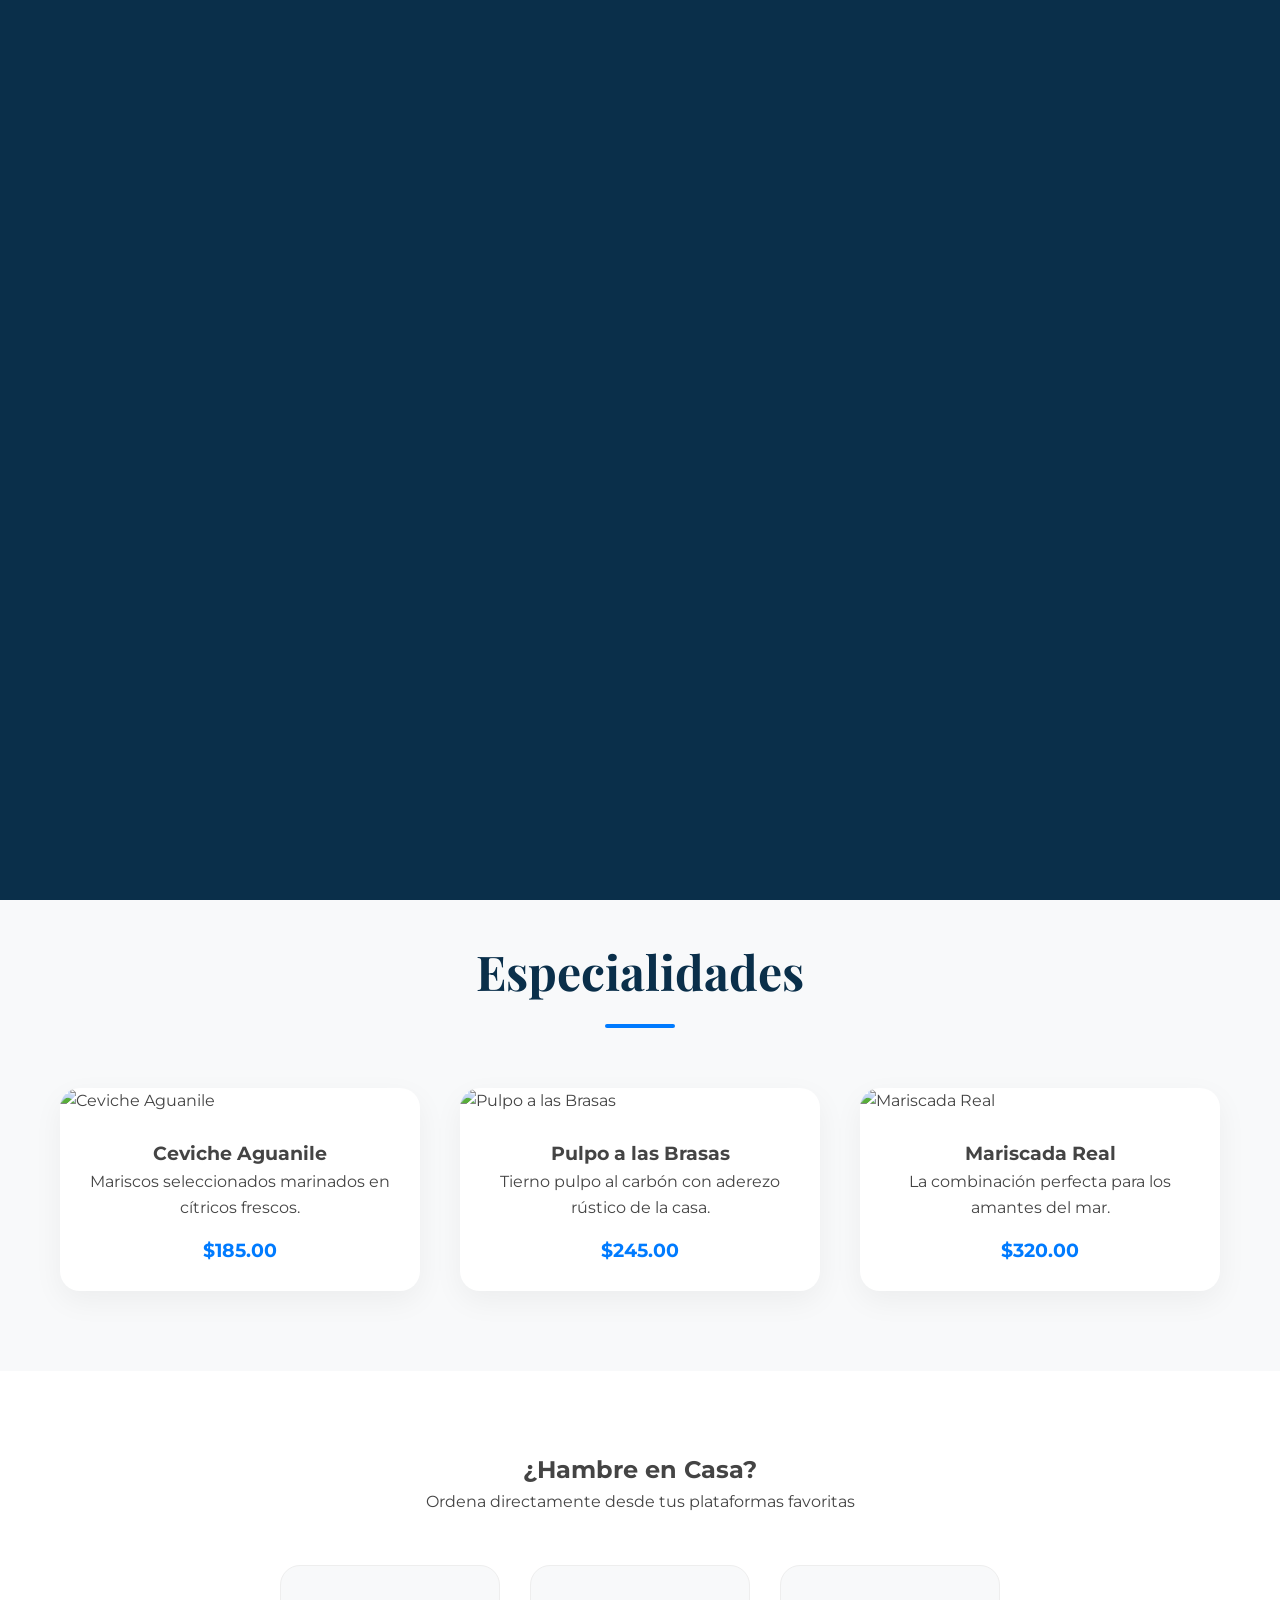
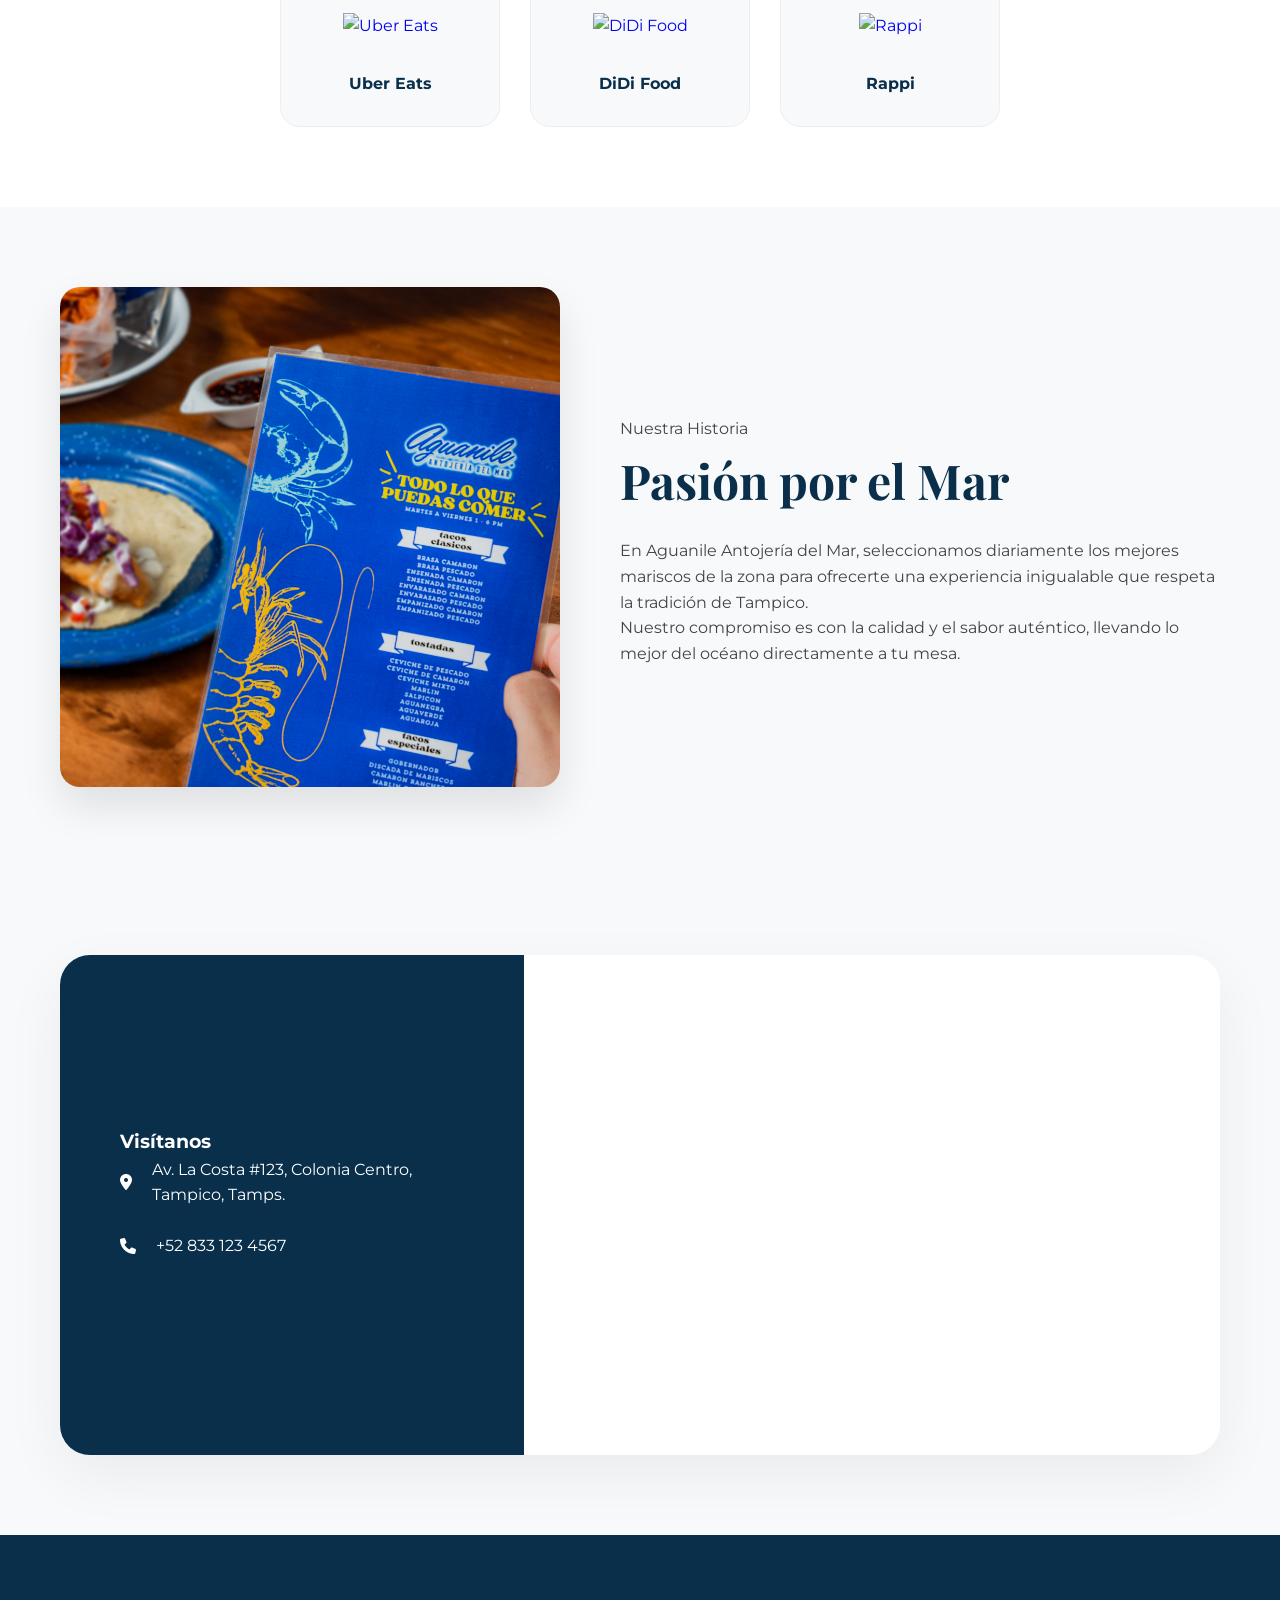
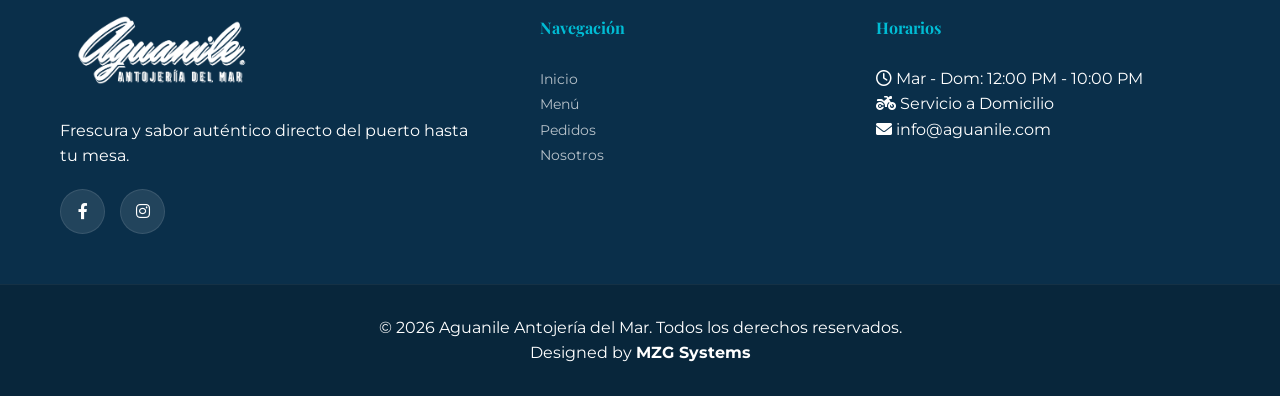
==== commit 9d1ebc8d: "Add files via upload" ====
--- a/index.html
+++ b/index.html
@@ -12,14 +12,14 @@
 
     <div id="preloader">
         <div class="preloader-content">
-            <img src="./images/logo.png" alt="Aguanile Logo" class="loader-logo">
+            <img src="./logo.png" alt="Aguanile Logo" class="loader-logo">
         </div>
     </div>
 
     <header class="main-header">
         <div class="container header-flex">
             <a href="#" class="logo">
-                <img src="./images/logo.png" alt="Aguanile Logo">
+                <img src="./logo.png" alt="Aguanile Logo">
             </a>
             <nav class="main-nav">
                 <ul class="nav-list">
@@ -60,7 +60,7 @@
                 <div class="menu-grid">
                     <div class="menu-card">
                         <div class="card-img">
-                            <img src="./images/ceviche-aguamala.jpg" alt="Ceviche Aguanile">
+                            <img src="./ceviche-aguamala.jpg" alt="Ceviche Aguanile">
                         </div>
                         <div class="card-body">
                             <h3>Ceviche Aguanile</h3>
@@ -70,7 +70,7 @@
                     </div>
                     <div class="menu-card">
                         <div class="card-img">
-                            <img src="./images/pulpo-a-las-brasas.jpg" alt="Pulpo a las Brasas">
+                            <img src="./pulpo-a-las-brasas.jpg" alt="Pulpo a las Brasas">
                         </div>
                         <div class="card-body">
                             <h3>Pulpo a las Brasas</h3>
@@ -80,7 +80,7 @@
                     </div>
                     <div class="menu-card">
                         <div class="card-img">
-                            <img src="./images/mariscada-real.jpg" alt="Mariscada Real">
+                            <img src="./mariscada-real.jpg" alt="Mariscada Real">
                         </div>
                         <div class="card-body">
                             <h3>Mariscada Real</h3>
@@ -123,7 +123,7 @@
             <div class="container">
                 <div class="about-wrapper">
                     <div class="about-image">
-                        <img src="./images/chef.jpg" alt="Nuestro Chef">
+                        <img src="./chef.jpg" alt="Nuestro Chef">
                     </div>
                     <div class="about-text">
                         <span class="subtitle">Nuestra Historia</span>
@@ -160,7 +160,7 @@
     <footer class="main-footer">
         <div class="container footer-grid">
             <div class="footer-brand">
-                <img src="./images/logo.png" alt="Aguanile Logo" class="footer-logo">
+                <img src="./logo.png" alt="Aguanile Logo" class="footer-logo">
                 <p>Frescura y sabor auténtico directo del puerto hasta tu mesa.</p>
                 <div class="footer-social">
                     <a href="#" class="social-icon"><i class="fab fa-facebook-f"></i></a>
--- a/style.css
+++ b/style.css
@@ -32,7 +32,7 @@
 .menu-toggle { display: none; background: none; border: none; font-size: 1.5rem; color: var(--dark); cursor: pointer; }
 
 /* --- Hero --- */
-.hero-section { height: 85vh; background: linear-gradient(rgba(10, 47, 74, 0.6), rgba(10, 47, 74, 0.6)), url('./images/hero-bg.jpg') center/cover; display: flex; align-items: center; color: var(--white); }
+.hero-section { height: 85vh; background: linear-gradient(rgba(10, 47, 74, 0.6), rgba(10, 47, 74, 0.6)), url('./hero-bg.jpg') center/cover; display: flex; align-items: center; color: var(--white); }
 .hero-section h1 { font-family: 'Playfair Display', serif; font-size: 4rem; line-height: 1.1; margin: 15px 0; }
 .btn { padding: 16px 35px; border-radius: 50px; text-decoration: none; font-weight: 700; transition: var(--transition); display: inline-block; }
 .btn-primary { background: var(--primary); color: var(--white); border: none; }
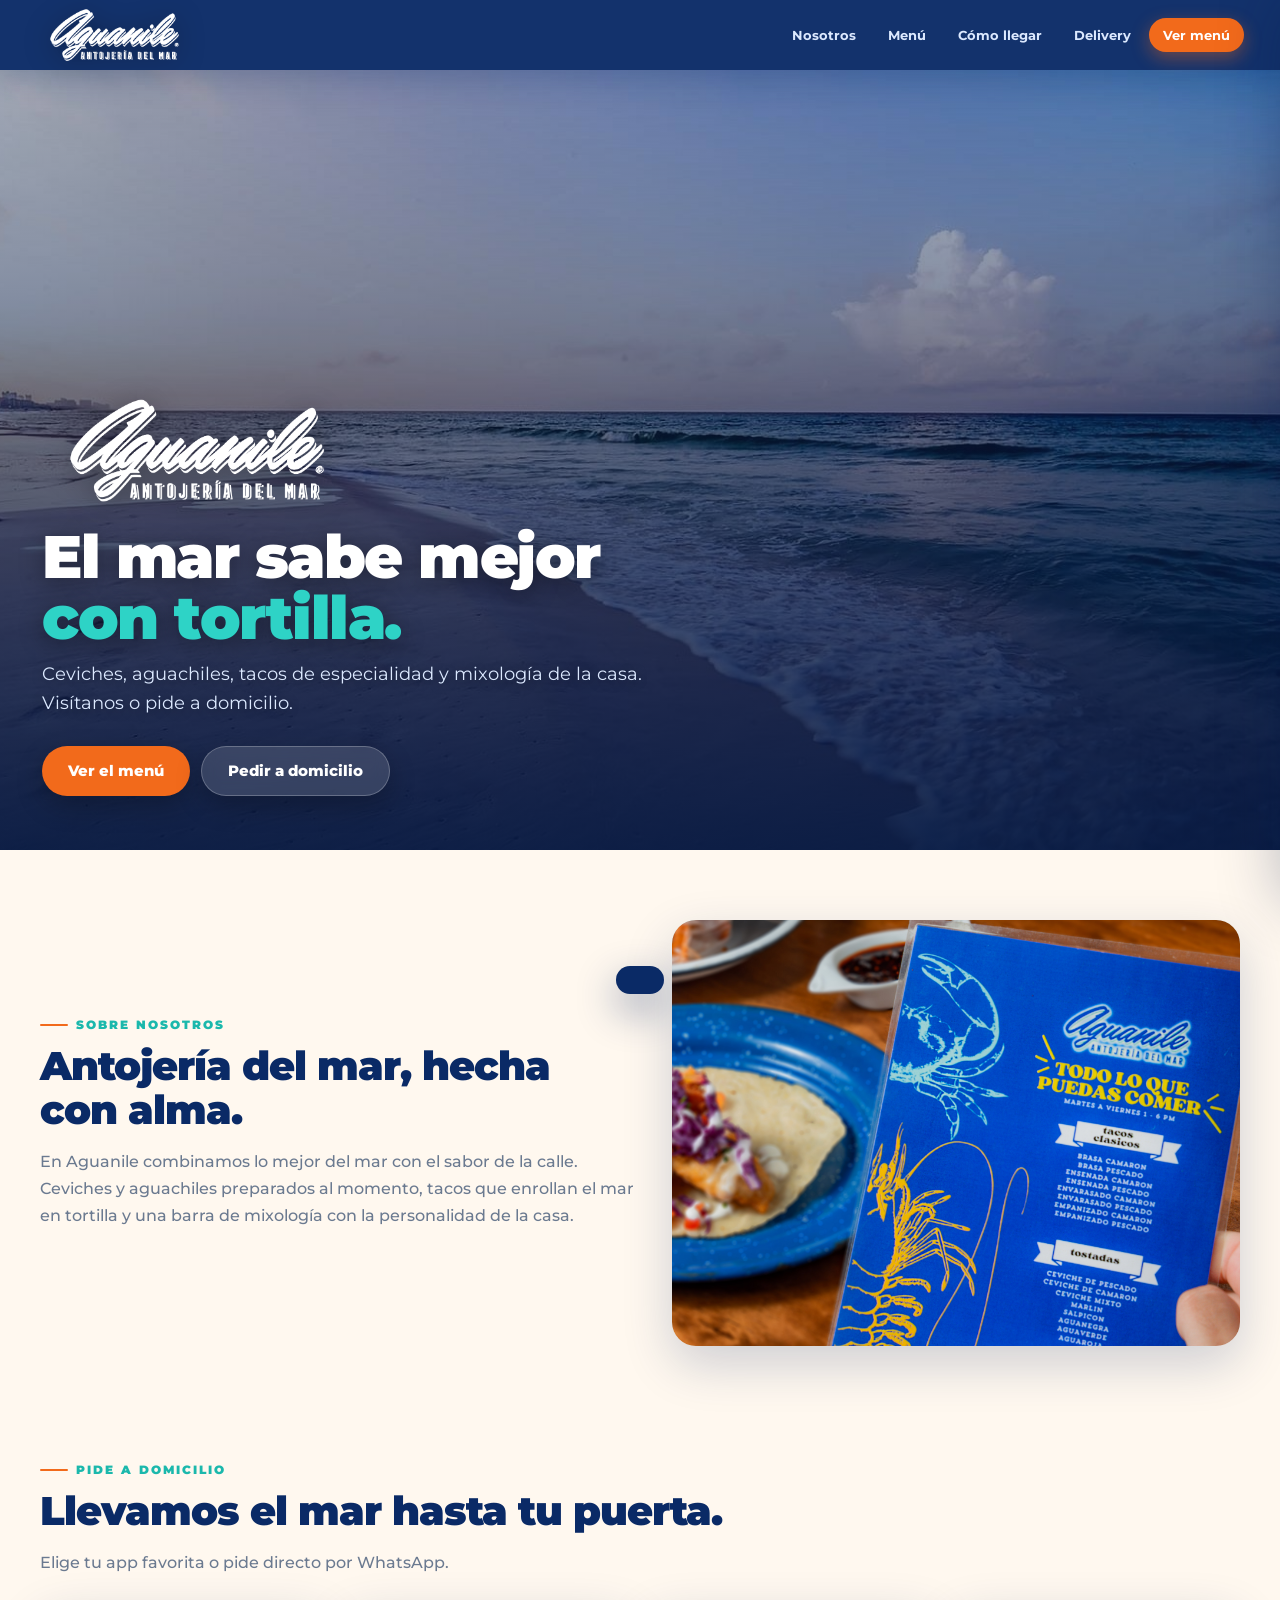
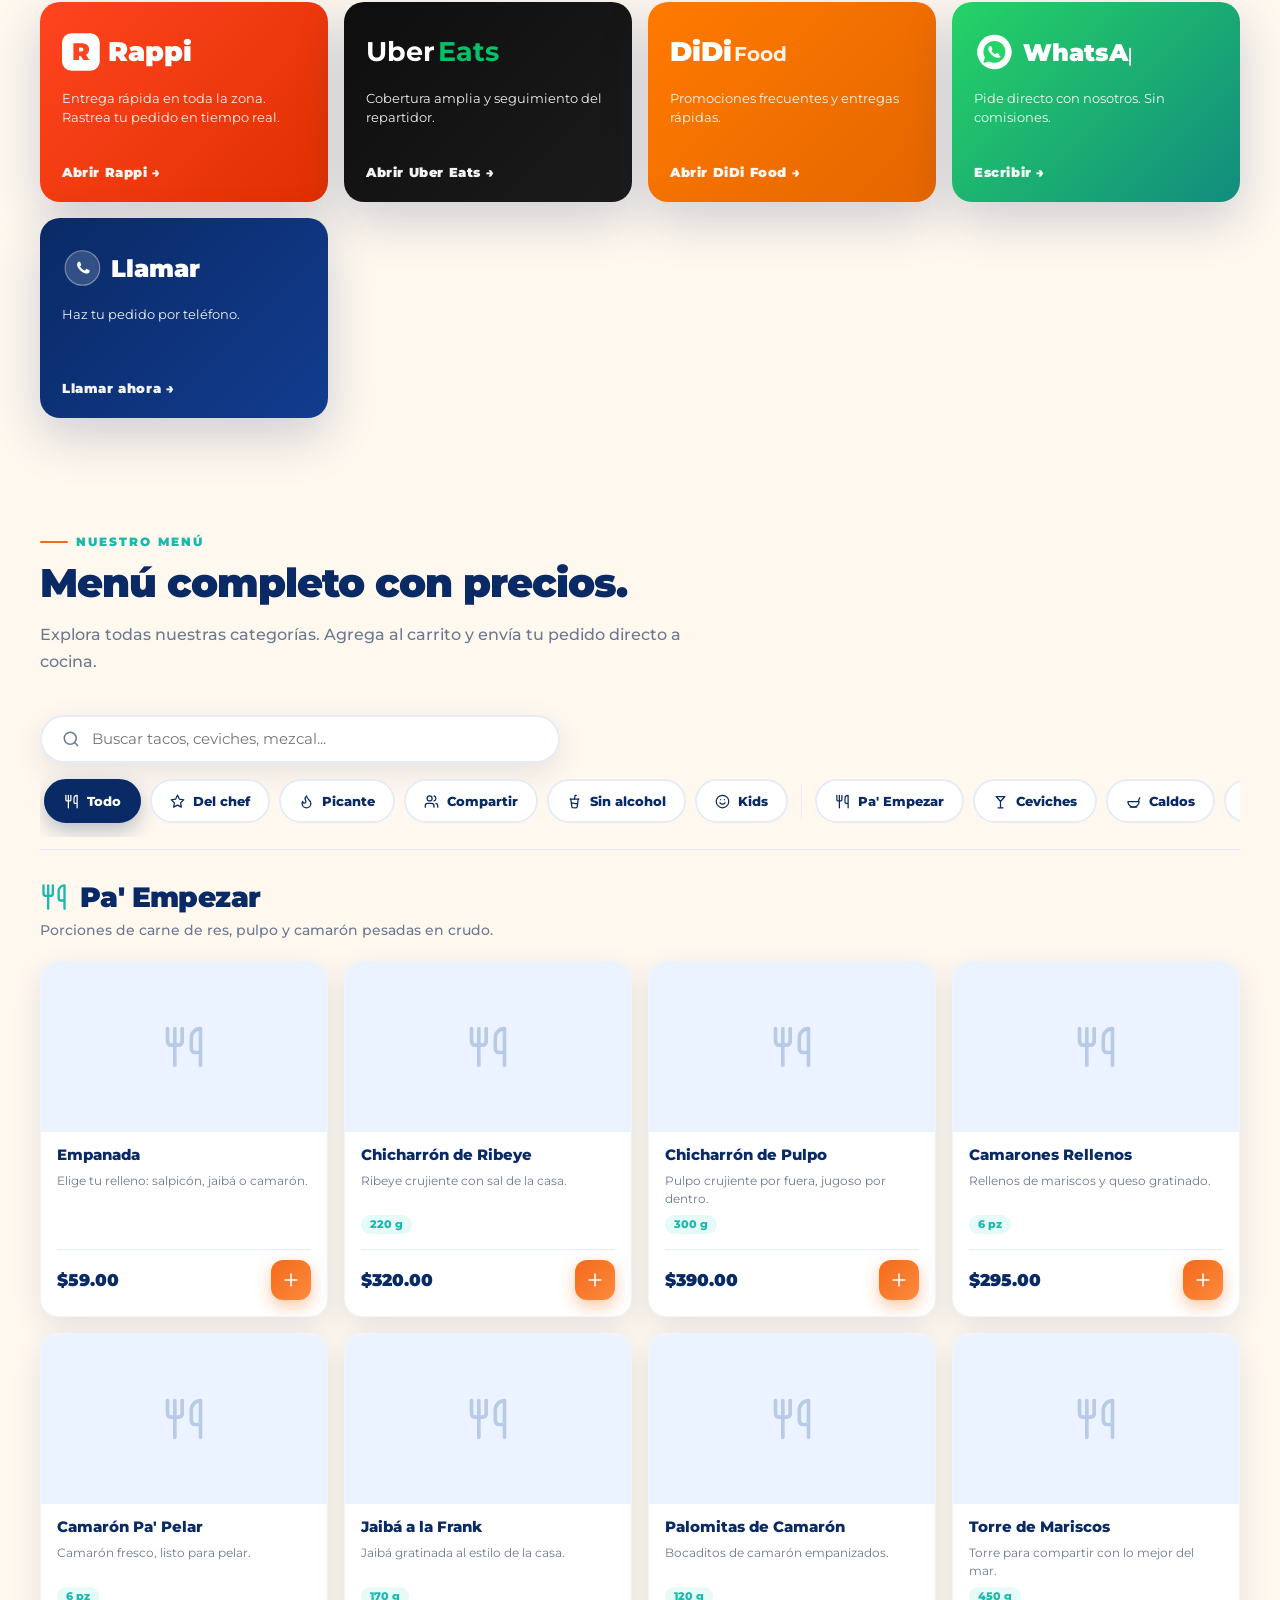
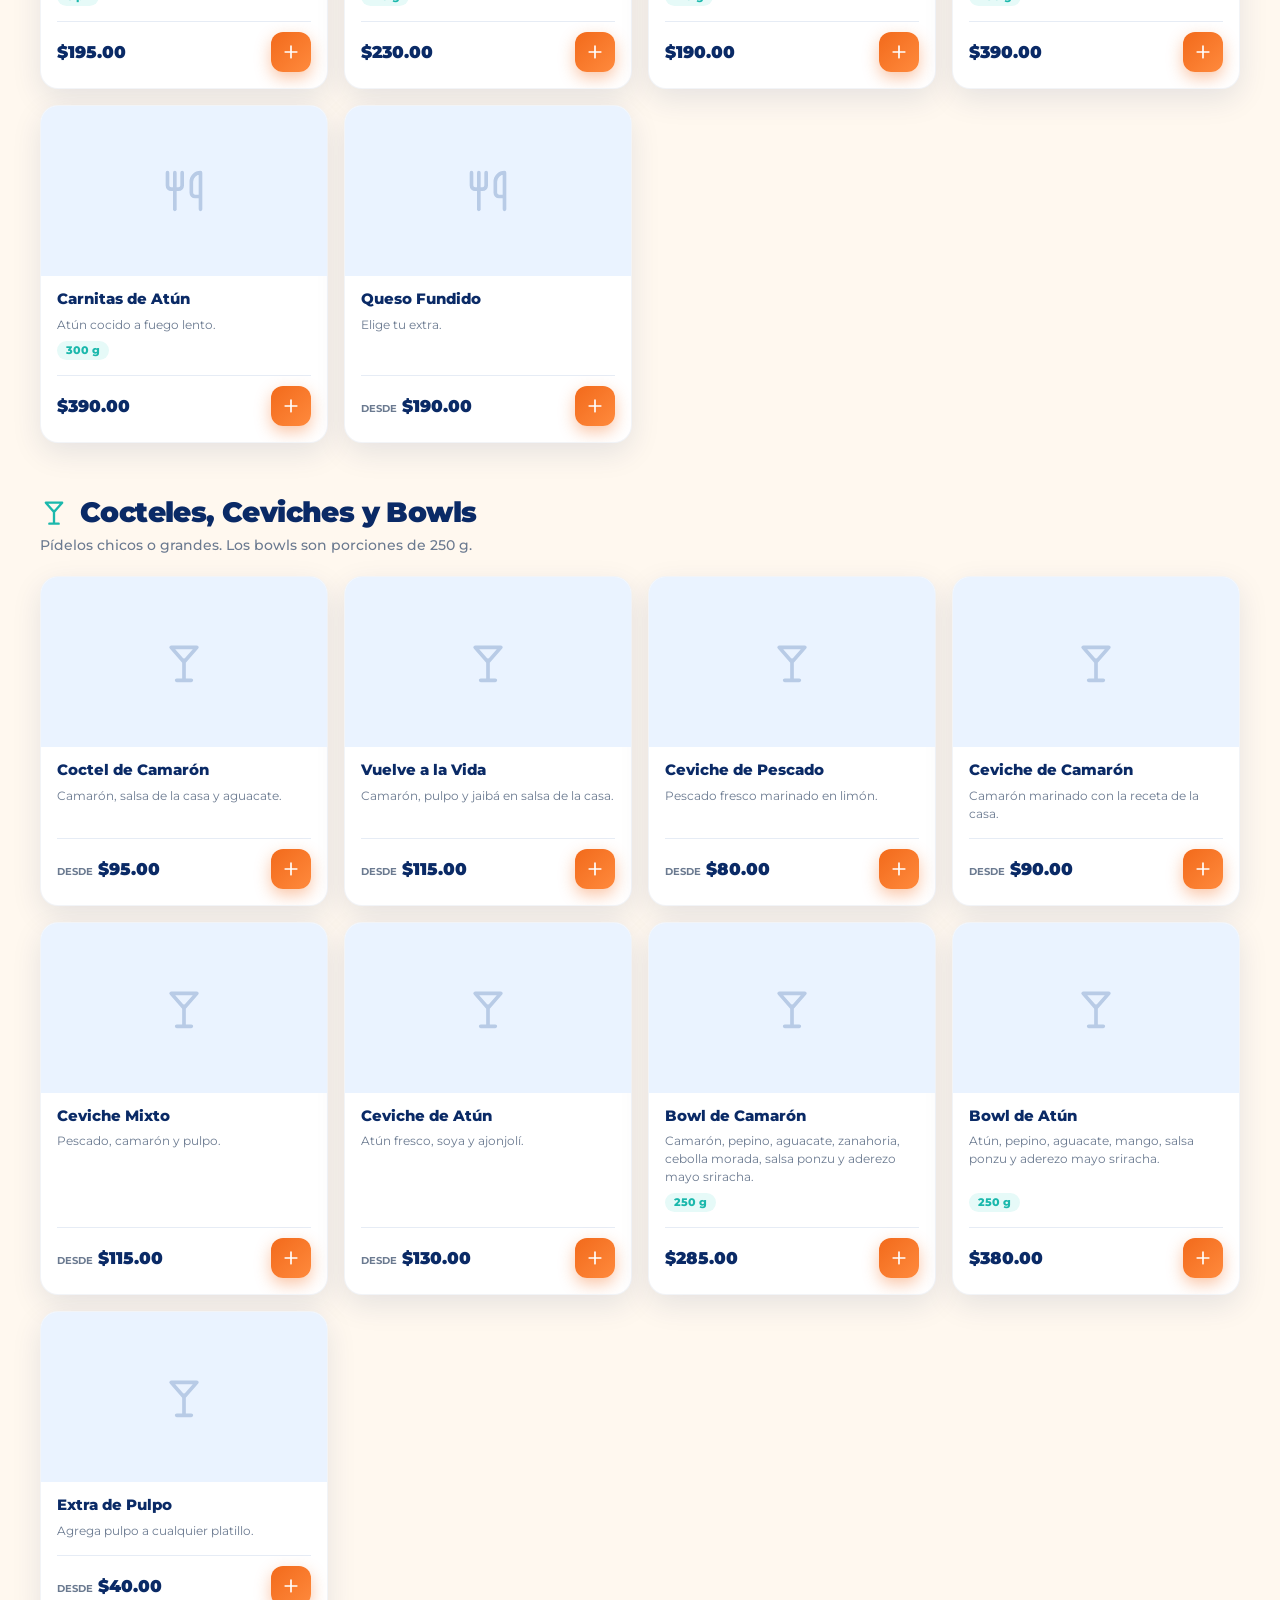
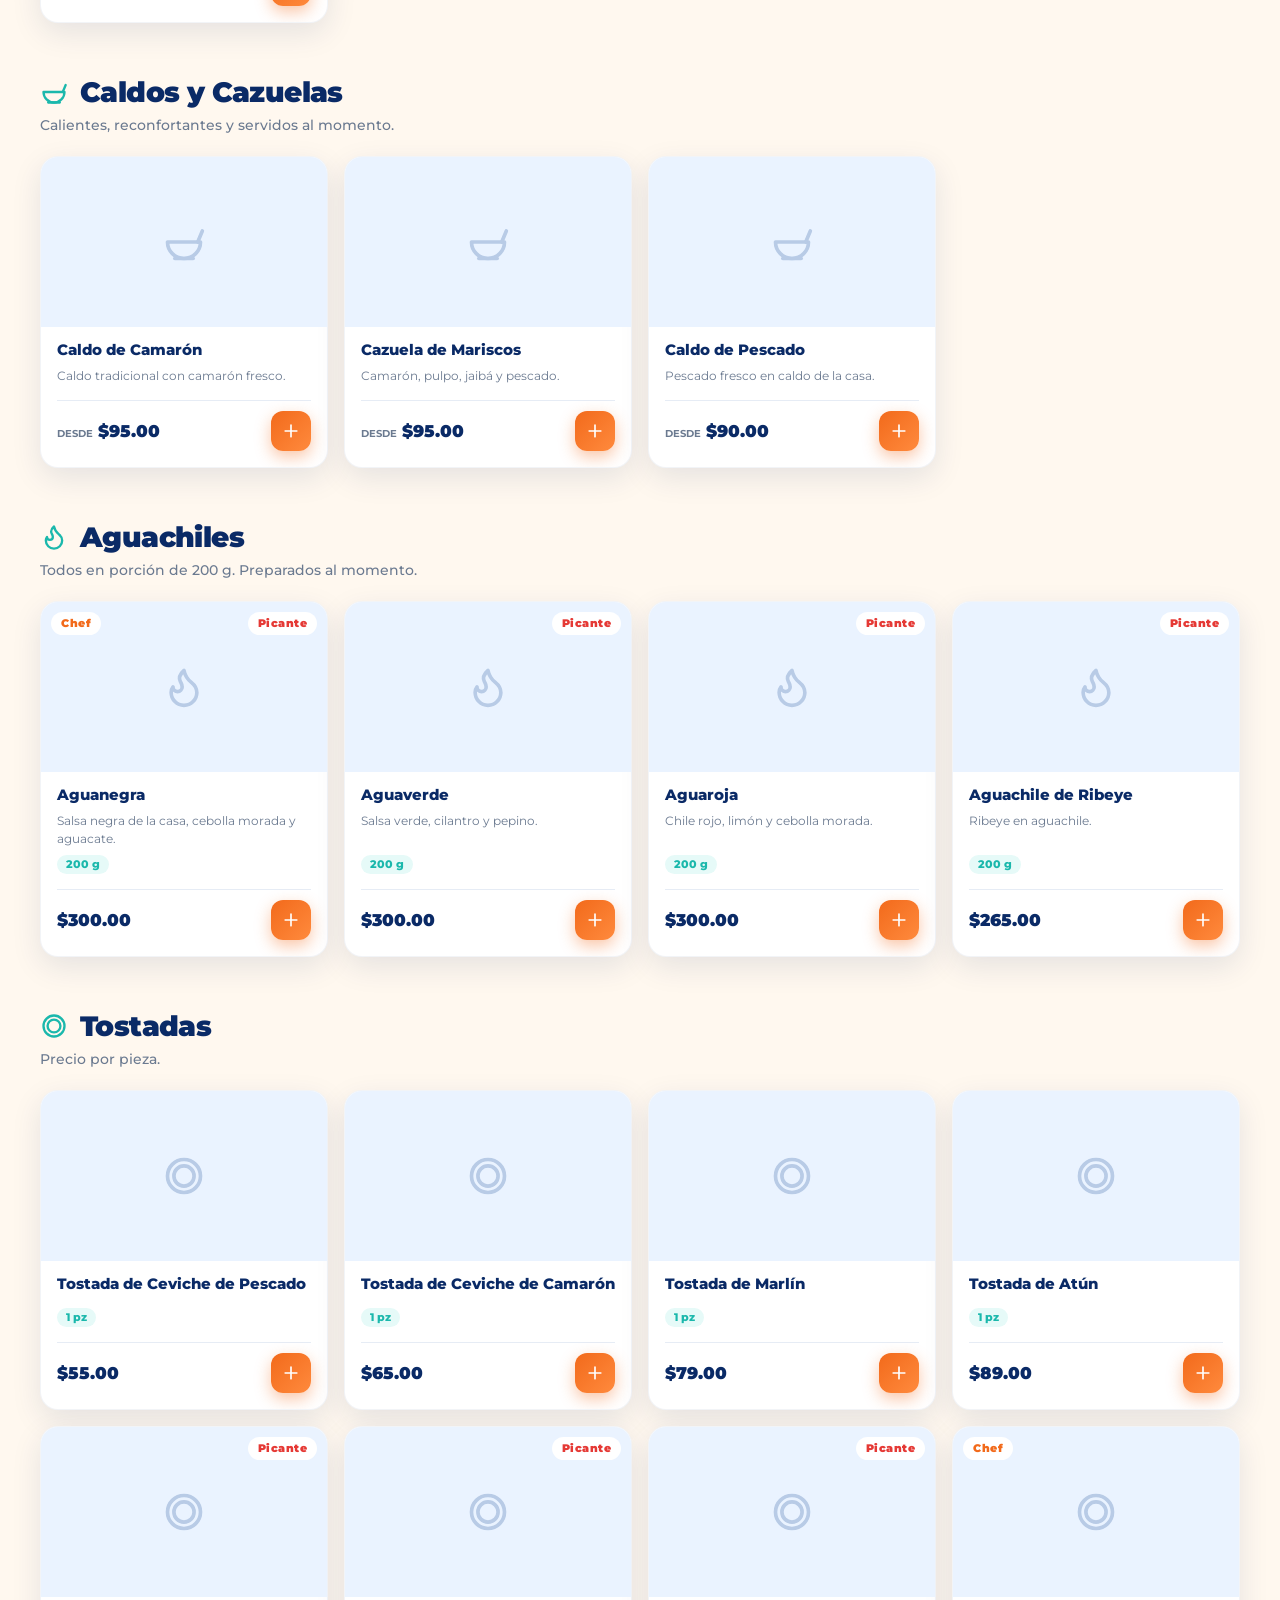
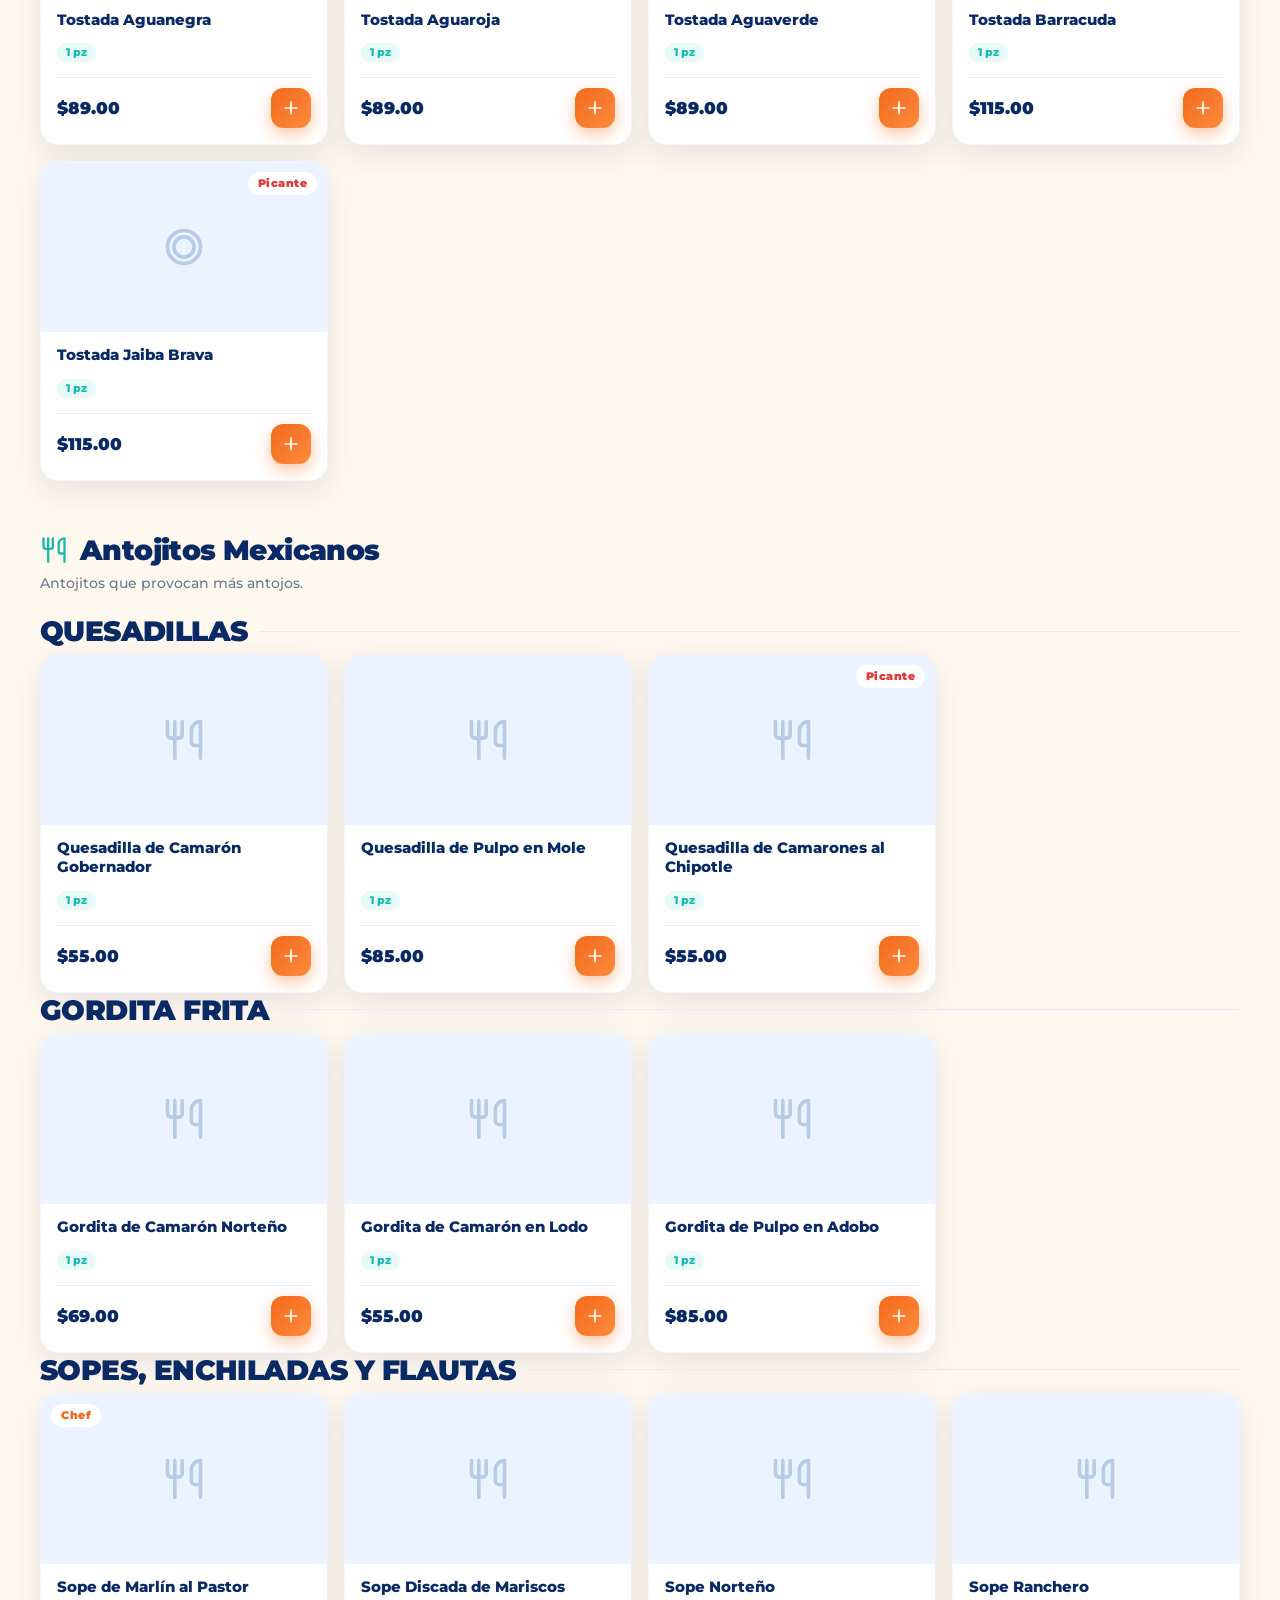
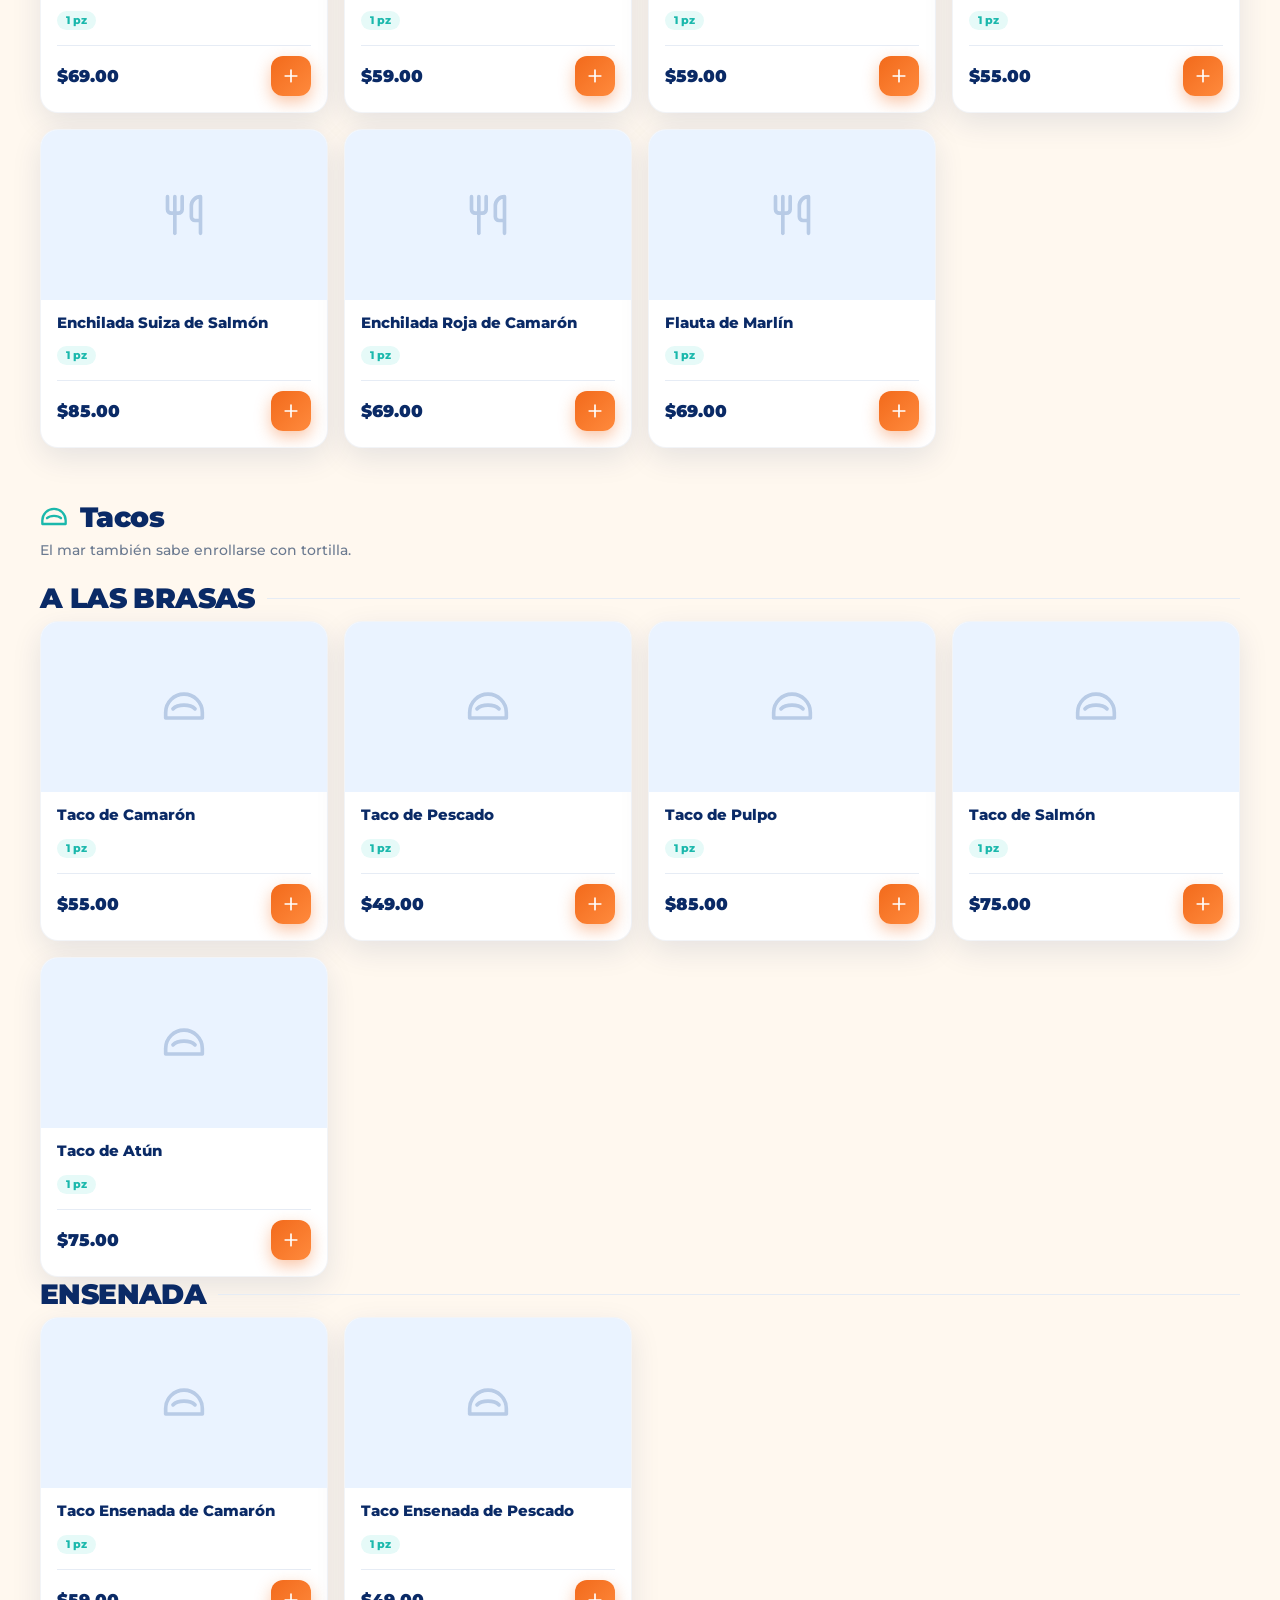
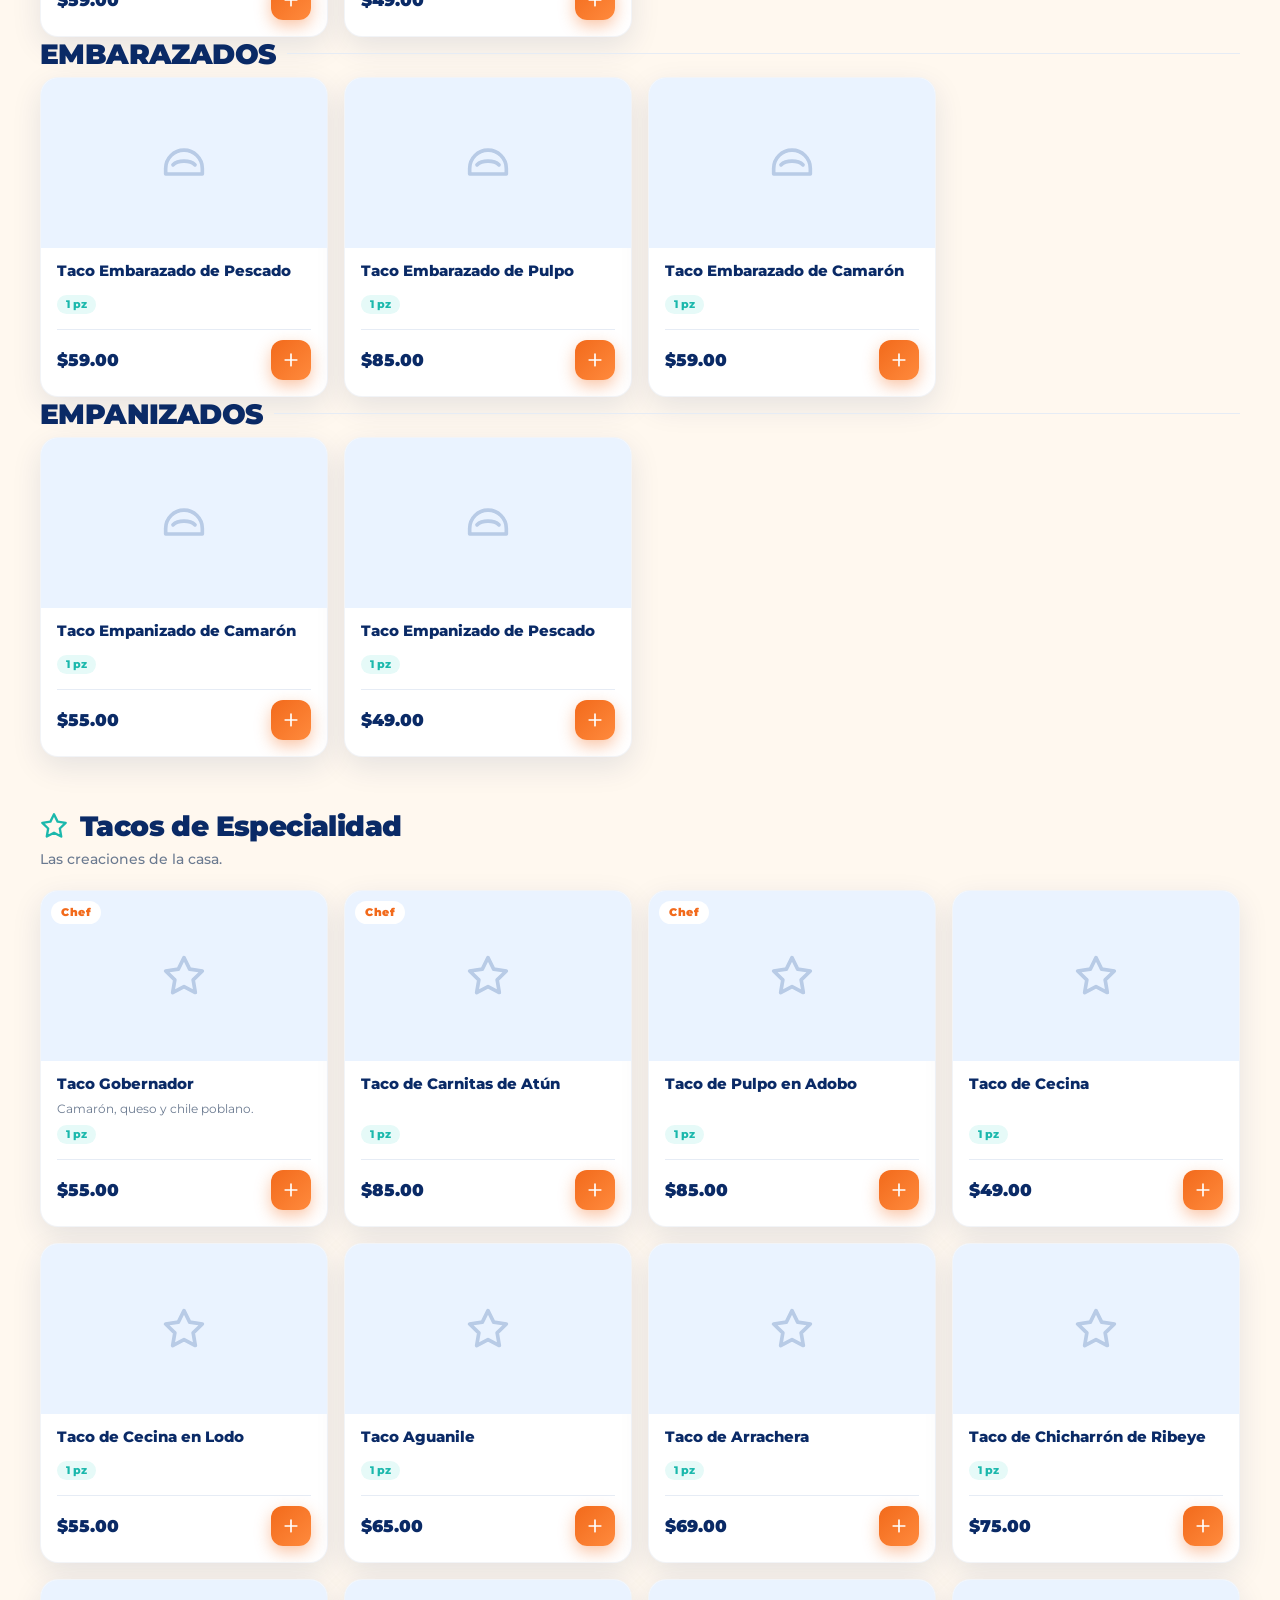
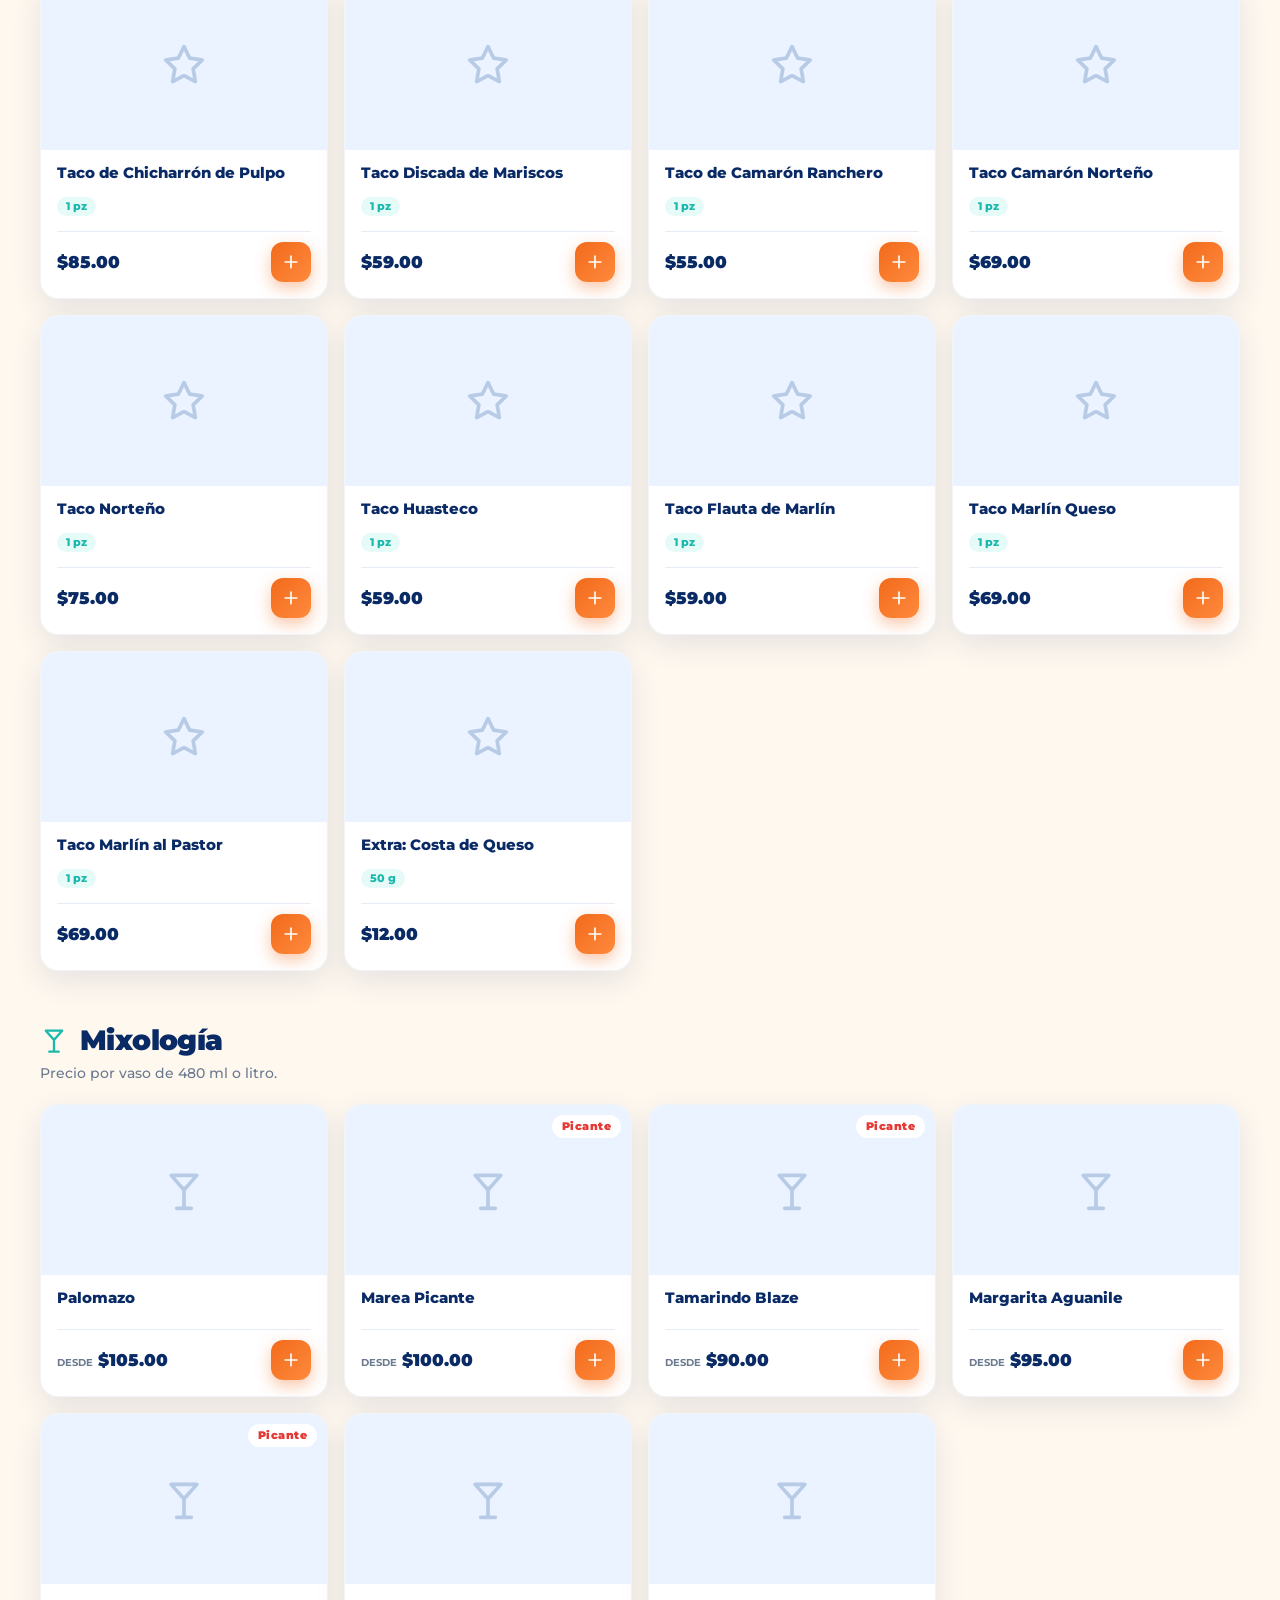
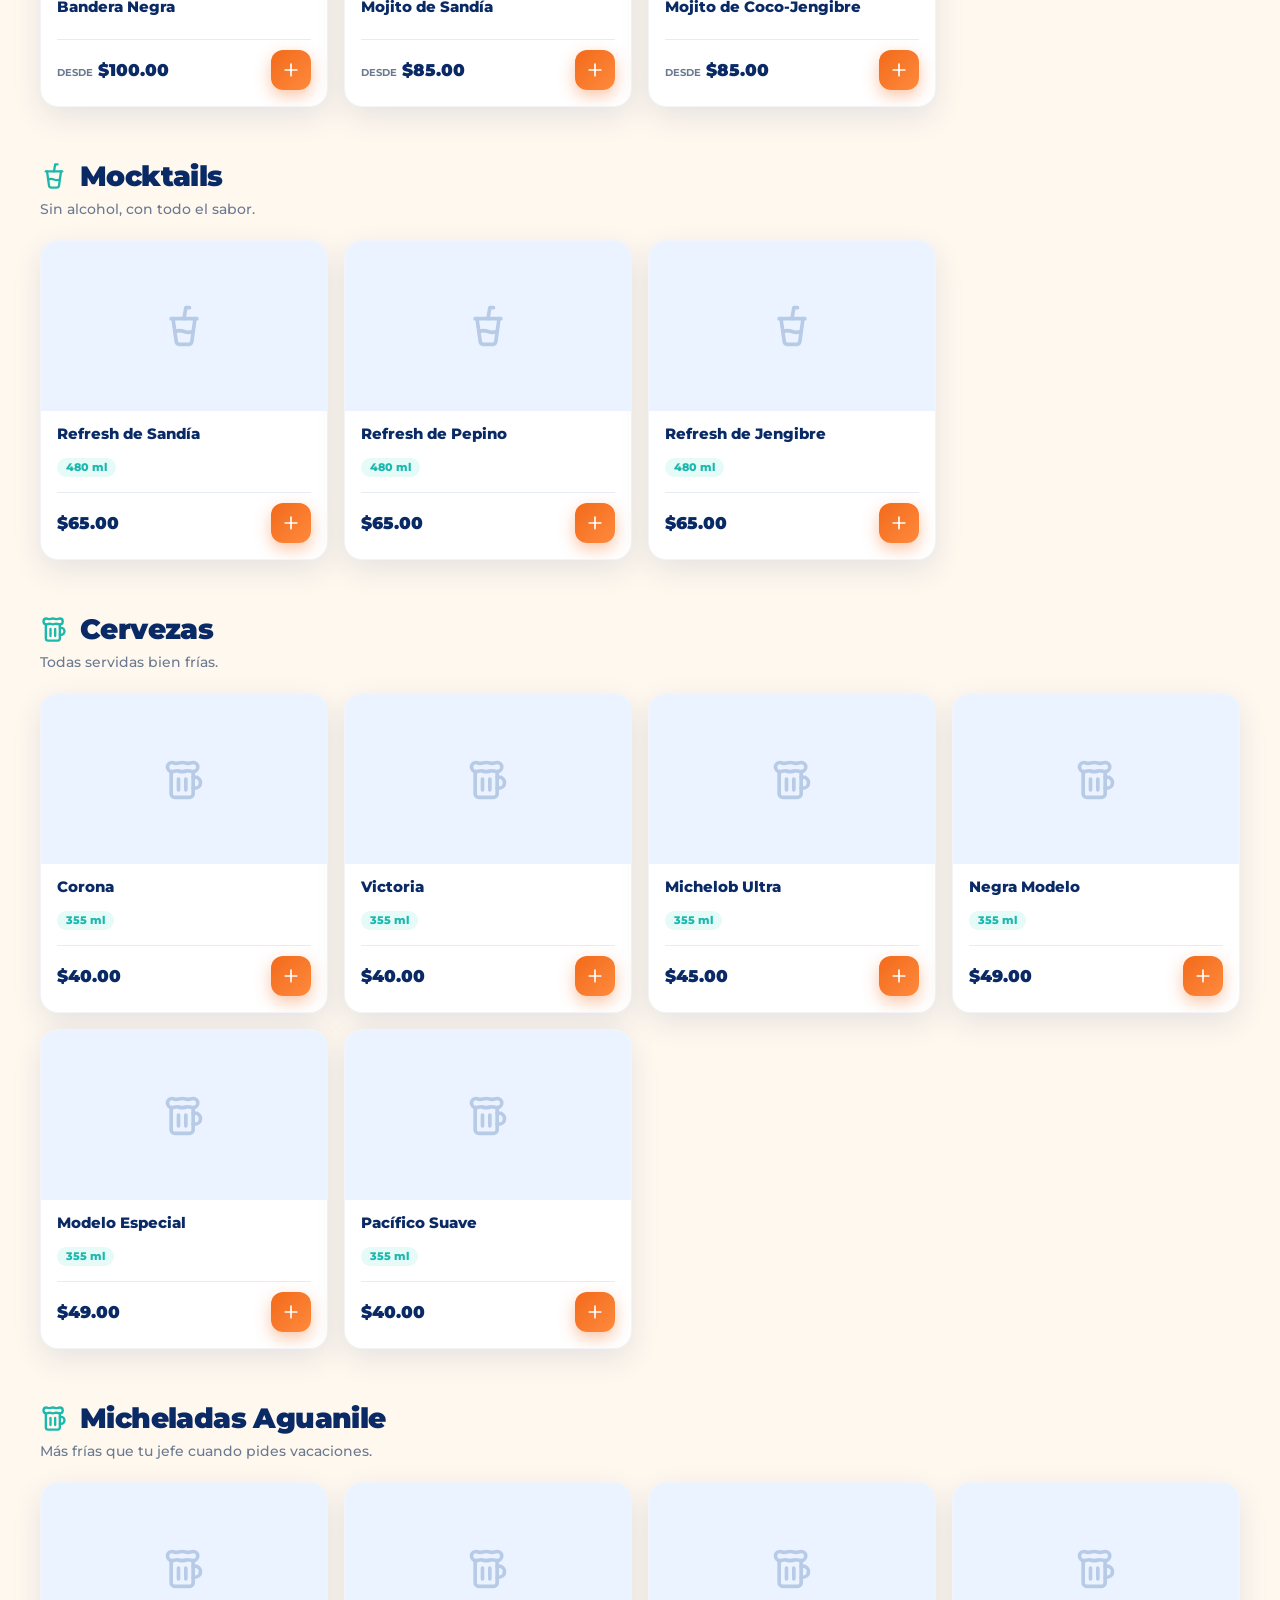
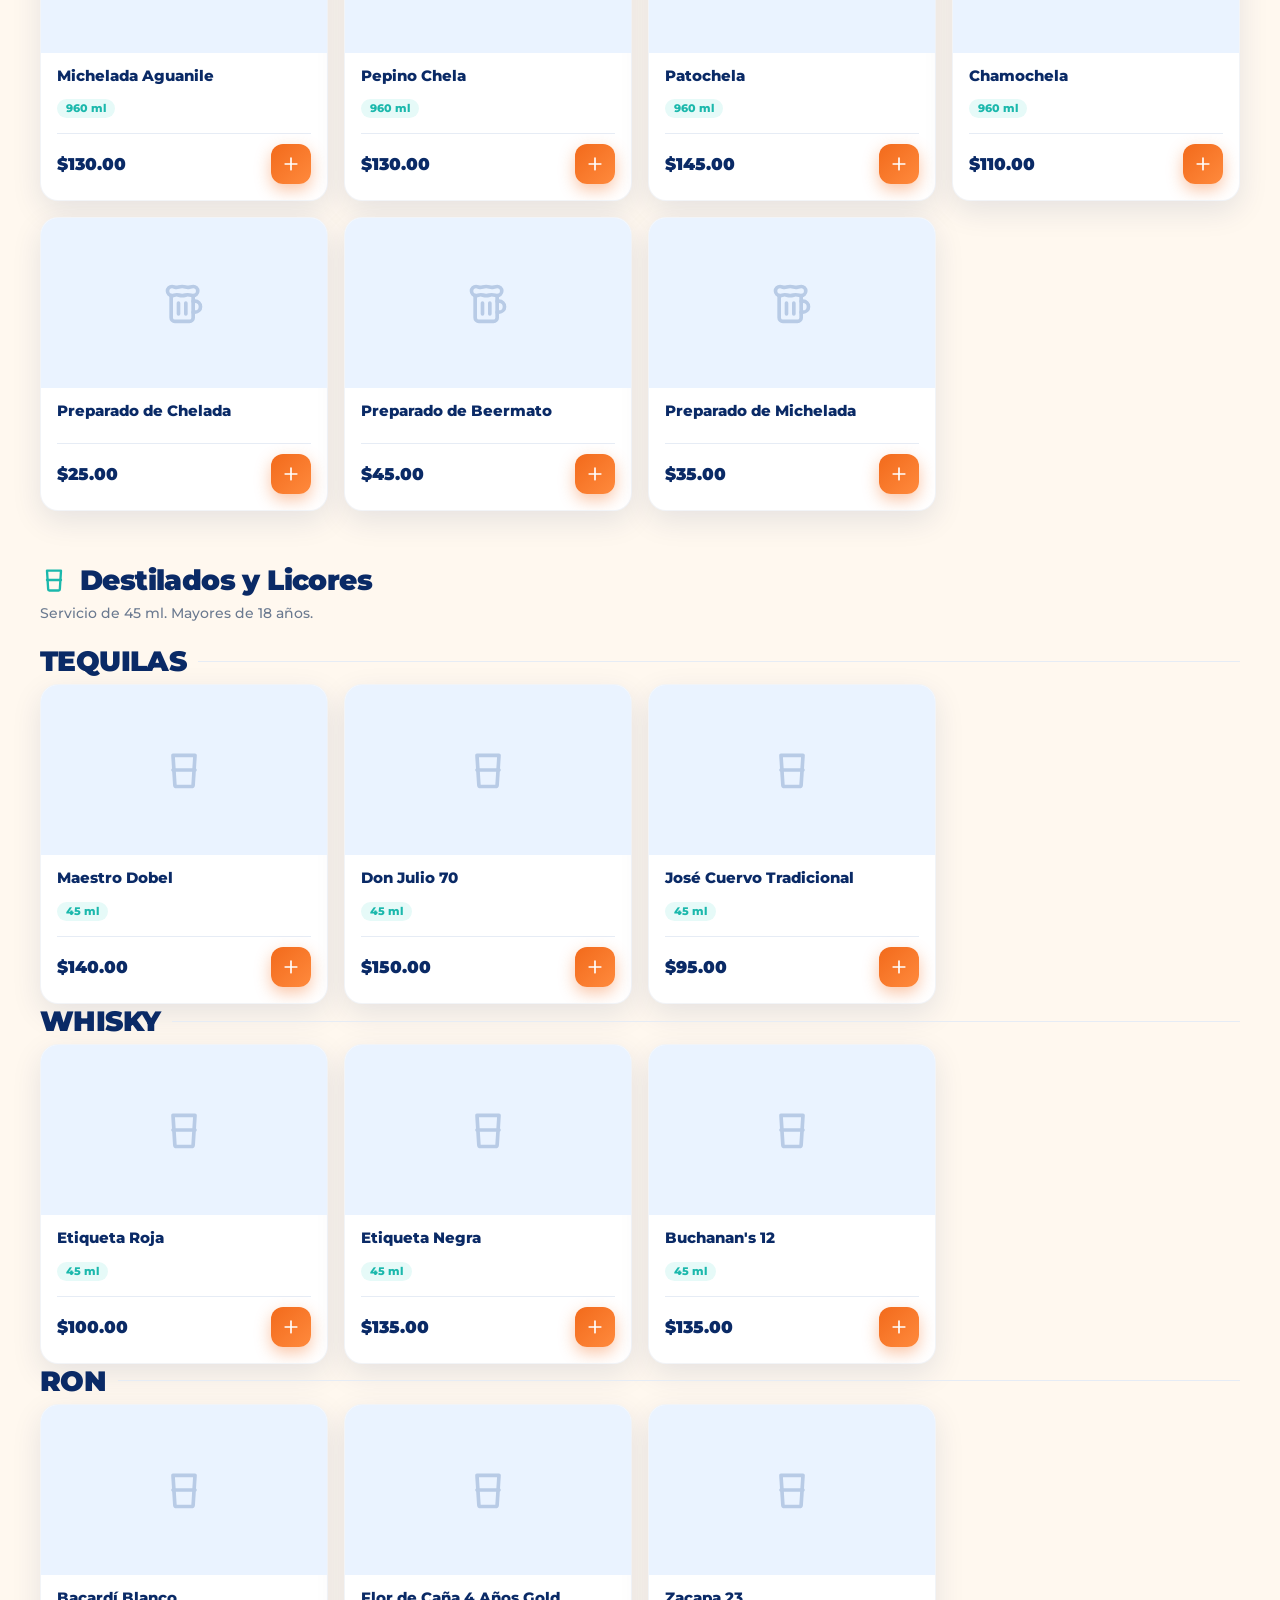
==== commit da8d6516: "Add files via upload" ====
--- a/index.html
+++ b/index.html
@@ -1,196 +1,1375 @@
-<!DOCTYPE html>
-<html lang="es">
-<head>
-    <meta charset="UTF-8">
-    <meta name="viewport" content="width=device-width, initial-scale=1.0">
-    <title>Aguanile | Antojería del Mar</title>
-    <link href="https://fonts.googleapis.com/css2?family=Montserrat:wght@300;400;700&family=Playfair+Display:ital,wght@0,700;1,700&display=swap" rel="stylesheet">
-    <link rel="stylesheet" href="https://cdnjs.cloudflare.com/ajax/libs/font-awesome/6.0.0-beta3/css/all.min.css">
-    <link rel="stylesheet" href="style.css">
-</head>
-<body>
-
-    <div id="preloader">
-        <div class="preloader-content">
-            <img src="./logo.png" alt="Aguanile Logo" class="loader-logo">
-        </div>
-    </div>
-
-    <header class="main-header">
-        <div class="container header-flex">
-            <a href="#" class="logo">
-                <img src="./logo.png" alt="Aguanile Logo">
-            </a>
-            <nav class="main-nav">
-                <ul class="nav-list">
-                    <li><a href="#hero">Inicio</a></li>
-                    <li><a href="#menu">Menú</a></li>
-                    <li><a href="#delivery">Pedidos</a></li>
-                    <li><a href="#about">Nosotros</a></li>
-                    <li><a href="#contact">Contacto</a></li>
-                </ul>
-            </nav>
-            <button class="menu-toggle" aria-label="Abrir Menú">
-                <i class="fas fa-bars"></i>
-            </button>
-        </div>
-    </header>
-
-    <main>
-        <section id="hero" class="hero-section">
-            <div class="container hero-content">
-                <div class="hero-text-box">
-                    <span class="hero-subtitle">Tradición de Tampico</span>
-                    <h1>Sabor Fresco del Mar</h1>
-                    <p>Recetas auténticas preparadas con la frescura del océano y el corazón de nuestra cocina.</p>
-                    <div class="hero-actions">
-                        <a href="#menu" class="btn btn-primary">Ver Menú</a>
-                        <a href="#delivery" class="btn btn-outline">Pide en Línea</a>
-                    </div>
-                </div>
-            </div>
-        </section>
-
-        <section id="menu" class="section-padding">
-            <div class="container">
-                <div class="section-title">
-                    <h2>Especialidades</h2>
-                    <div class="title-line"></div>
-                </div>
-                <div class="menu-grid">
-                    <div class="menu-card">
-                        <div class="card-img">
-                            <img src="./ceviche-aguamala.jpg" alt="Ceviche Aguanile">
-                        </div>
-                        <div class="card-body">
-                            <h3>Ceviche Aguanile</h3>
-                            <p>Mariscos seleccionados marinados en cítricos frescos.</p>
-                            <span class="card-price">$185.00</span>
-                        </div>
-                    </div>
-                    <div class="menu-card">
-                        <div class="card-img">
-                            <img src="./pulpo-a-las-brasas.jpg" alt="Pulpo a las Brasas">
-                        </div>
-                        <div class="card-body">
-                            <h3>Pulpo a las Brasas</h3>
-                            <p>Tierno pulpo al carbón con aderezo rústico de la casa.</p>
-                            <span class="card-price">$245.00</span>
-                        </div>
-                    </div>
-                    <div class="menu-card">
-                        <div class="card-img">
-                            <img src="./mariscada-real.jpg" alt="Mariscada Real">
-                        </div>
-                        <div class="card-body">
-                            <h3>Mariscada Real</h3>
-                            <p>La combinación perfecta para los amantes del mar.</p>
-                            <span class="card-price">$320.00</span>
-                        </div>
-                    </div>
-                </div>
-            </div>
-        </section>
-
-        <section id="delivery" class="delivery-section section-padding">
-            <div class="container text-center">
-                <h2>¿Hambre en Casa?</h2>
-                <p>Ordena directamente desde tus plataformas favoritas</p>
-                <div class="delivery-grid">
-                    <a href="#" target="_blank" class="delivery-item">
-                        <div class="platform-logo">
-                            <img src="https://upload.wikimedia.org/wikipedia/commons/b/b3/Uber_Eats_2020_logo.svg" alt="Uber Eats">
-                        </div>
-                        <span class="platform-name">Uber Eats</span>
-                    </a>
-                    <a href="#" target="_blank" class="delivery-item">
-                        <div class="platform-logo">
-                            <img src="https://upload.wikimedia.org/wikipedia/commons/d/df/Didi_Food_Logo_Logo.png" alt="DiDi Food">
-                        </div>
-                        <span class="platform-name">DiDi Food</span>
-                    </a>
-                    <a href="#" target="_blank" class="delivery-item">
-                        <div class="platform-logo">
-                            <img src="https://upload.wikimedia.org/wikipedia/commons/0/06/Rappi_logo.svg" alt="Rappi">
-                        </div>
-                        <span class="platform-name">Rappi</span>
-                    </a>
-                </div>
-            </div>
-        </section>
-
-        <section id="about" class="section-padding about-bg">
-            <div class="container">
-                <div class="about-wrapper">
-                    <div class="about-image">
-                        <img src="./chef.jpg" alt="Nuestro Chef">
-                    </div>
-                    <div class="about-text">
-                        <span class="subtitle">Nuestra Historia</span>
-                        <h2>Pasión por el Mar</h2>
-                        <p>En Aguanile Antojería del Mar, seleccionamos diariamente los mejores mariscos de la zona para ofrecerte una experiencia inigualable que respeta la tradición de Tampico.</p>
-                        <p>Nuestro compromiso es con la calidad y el sabor auténtico, llevando lo mejor del océano directamente a tu mesa.</p>
-                    </div>
-                </div>
-            </div>
-        </section>
-
-        <section id="contact" class="section-padding">
-            <div class="container">
-                <div class="contact-wrapper">
-                    <div class="contact-info">
-                        <h3>Visítanos</h3>
-                        <div class="info-block">
-                            <i class="fas fa-map-marker-alt"></i>
-                            <p>Av. La Costa #123, Colonia Centro, Tampico, Tamps.</p>
-                        </div>
-                        <div class="info-block">
-                            <i class="fas fa-phone"></i>
-                            <p>+52 833 123 4567</p>
-                        </div>
-                    </div>
-                    <div class="contact-map">
-                        <iframe src="https://www.google.com/maps/embed?pb=!1m18!1m12!1m3!1d3688.000000000000!2d-97.85!3d22.25!2m3!1f0!2f0!3f0!3m2!1i1024!2i768!4f13.1!3m3!1m2!1s0x0%3A0x0!2zMjLCsDE1JzAwLjAiTiA5N8KwNTEnMDAuMCJX!5e0!3m2!1ses!2smx!4v1600000000000!5m2!1ses!2smx" width="100%" height="100%" style="border:0;" allowfullscreen="" loading="lazy"></iframe>
-                    </div>
-                </div>
-            </div>
-        </section>
-    </main>
-
-    <footer class="main-footer">
-        <div class="container footer-grid">
-            <div class="footer-brand">
-                <img src="./logo.png" alt="Aguanile Logo" class="footer-logo">
-                <p>Frescura y sabor auténtico directo del puerto hasta tu mesa.</p>
-                <div class="footer-social">
-                    <a href="#" class="social-icon"><i class="fab fa-facebook-f"></i></a>
-                    <a href="#" class="social-icon"><i class="fab fa-instagram"></i></a>
-                </div>
-            </div>
-            <div class="footer-links">
-                <h4>Navegación</h4>
-                <ul>
-                    <li><a href="#hero">Inicio</a></li>
-                    <li><a href="#menu">Menú</a></li>
-                    <li><a href="#delivery">Pedidos</a></li>
-                    <li><a href="#about">Nosotros</a></li>
-                </ul>
-            </div>
-            <div class="footer-info">
-                <h4>Horarios</h4>
-                <p><i class="far fa-clock"></i> Mar - Dom: 12:00 PM - 10:00 PM</p>
-                <p><i class="fas fa-motorcycle"></i> Servicio a Domicilio</p>
-                <p><i class="fas fa-envelope"></i> info@aguanile.com</p>
-            </div>
-        </div>
-        <div class="footer-bottom">
-            <div class="container">
-                <p>© 2026 Aguanile Antojería del Mar. Todos los derechos reservados.</p>
-                <p class="mzg-signature">Designed by <strong>MZG Systems</strong></p>
-            </div>
-        </div>
-    </footer>
-
-    <script src="script.js"></script>
-</body>
+<!DOCTYPE html>
+<html lang="es">
+<head>
+<meta charset="utf-8">
+<meta name="viewport" content="width=device-width, initial-scale=1, viewport-fit=cover">
+<meta name="theme-color" content="#0A2A66">
+<title>Aguanile · Antojería del Mar</title>
+<meta name="description" content="Aguanile Antojería del Mar. Ceviches, aguachiles, tacos de especialidad, mixología.">
+<link rel="preconnect" href="https://fonts.googleapis.com">
+<link rel="preconnect" href="https://fonts.gstatic.com" crossorigin>
+<link href="https://fonts.googleapis.com/css2?family=Montserrat:wght@400;500;600;700;800;900&display=swap" rel="stylesheet">
+<style>
+:root{
+  --azul:#0A2A66;--azul2:#123C8F;--azul3:#071B44;
+  --turq:#2ED3C6;--turq2:#1BB8AC;
+  --naranja:#F26A1B;--naranja2:#FF8A3D;
+  --crema:#FFF8EF;--tinta:#12203A;--gris:#6B7A90;
+  --linea:#E6ECF5;--blanco:#fff;
+  --sh:0 10px 30px rgba(10,42,102,.10);
+  --sh2:0 18px 50px rgba(10,42,102,.20);
+}
+*{box-sizing:border-box;-webkit-tap-highlight-color:transparent}
+html{scroll-behavior:smooth;scroll-padding-top:90px}
+body{margin:0;background:var(--crema);color:var(--tinta);
+  font-family:'Montserrat',system-ui,-apple-system,"Segoe UI",Roboto,sans-serif;
+  -webkit-font-smoothing:antialiased;overflow-x:hidden}
+img{max-width:100%;display:block}
+button{font-family:inherit;cursor:pointer;border:0;background:none;color:inherit}
+input{font-family:inherit;font-size:15px}
+a{color:inherit;text-decoration:none}
+.hide{display:none!important}
+.ico{display:inline-block;vertical-align:middle;flex-shrink:0}
+
+/* LOGO BLANCO — filtro limpio sin drop-shadow para evitar distorsión */
+.logo-mini img,
+.hero-logo{
+  filter: brightness(0) invert(1) drop-shadow(0 4px 14px rgba(0,0,0,.35));
+}
+/* Footer: filtro simple sin sombra, sin deformación */
+.f-logo-img{
+  filter: brightness(0) invert(1);
+  object-fit: contain;
+  object-position: center;
+  image-rendering: -webkit-optimize-contrast;
+}
+
+/* TOPBAR */
+.topbar{position:sticky;top:0;z-index:60;background:rgba(10,42,102,.96);backdrop-filter:blur(12px);
+  color:#fff;box-shadow:0 8px 30px rgba(10,42,102,.25)}
+.topbar-in{max-width:1240px;margin:0 auto;display:flex;align-items:center;gap:14px;padding:8px 16px}
+.logo-mini{display:flex;align-items:center;flex-shrink:0}
+.logo-mini img{height:54px;width:auto}
+@media(max-width:640px){.logo-mini img{height:44px}}
+.nav{display:none;gap:4px;margin-left:auto;align-items:center}
+@media(min-width:880px){.nav{display:flex}}
+.nav a{padding:9px 14px;border-radius:999px;font-size:13px;font-weight:700;color:#DCE9FF;transition:.2s}
+.nav a:hover{background:rgba(255,255,255,.12);color:#fff}
+.nav a.cta{background:var(--naranja);color:#fff;box-shadow:0 6px 18px rgba(242,106,27,.4);display:inline-flex;align-items:center;gap:7px}
+.nav a.cta:hover{background:var(--naranja2)}
+.burger{display:grid;place-items:center;width:42px;height:42px;border-radius:12px;background:rgba(255,255,255,.12);margin-left:auto;color:#fff}
+@media(min-width:880px){.burger{display:none}}
+.mobile-nav{display:none;flex-direction:column;padding:8px 16px 16px;gap:4px;border-top:1px solid rgba(255,255,255,.1)}
+.mobile-nav.on{display:flex}
+.mobile-nav a{padding:13px 16px;border-radius:12px;font-weight:700;font-size:14px;color:#DCE9FF}
+.mobile-nav a:hover{background:rgba(255,255,255,.1);color:#fff}
+.mobile-nav a.cta{background:var(--naranja);color:#fff;text-align:center;margin-top:6px}
+
+/* HERO */
+.hero{position:relative;min-height:min(92vh,780px);display:flex;align-items:flex-end;
+  background:linear-gradient(180deg,rgba(7,27,68,.30) 0%,rgba(7,27,68,.70) 60%,rgba(7,27,68,.94) 100%),
+             url('assets/hero.jpg') center/cover no-repeat,
+             linear-gradient(135deg,#071B44,#0A2A66);
+  color:#fff;overflow:hidden}
+.hero-in{position:relative;z-index:2;max-width:1240px;width:100%;margin:0 auto;padding:60px 22px 54px}
+.hero-logo{width:min(320px,68vw);height:auto;margin-bottom:22px}
+.hero h1{margin:0 0 12px;font-size:clamp(30px,6.5vw,60px);font-weight:900;line-height:1.02;letter-spacing:-1.5px;text-shadow:0 4px 24px rgba(0,0,0,.4)}
+.hero h1 em{font-style:normal;color:var(--turq);display:block}
+.hero p{margin:0 0 28px;font-size:clamp(14.5px,2.2vw,18px);color:#DCE9FF;max-width:600px;line-height:1.6;text-shadow:0 2px 12px rgba(0,0,0,.4)}
+.hero-btns{display:flex;flex-wrap:wrap;gap:11px}
+.btn{padding:15px 26px;border-radius:999px;font-weight:800;font-size:14.5px;display:inline-flex;align-items:center;gap:10px;transition:.22s;box-shadow:0 10px 26px rgba(0,0,0,.25);cursor:pointer}
+.btn-primary{background:var(--naranja);color:#fff}
+.btn-primary:hover{background:var(--naranja2);transform:translateY(-2px)}
+.btn-ghost{background:rgba(255,255,255,.14);color:#fff;border:1px solid rgba(255,255,255,.24);backdrop-filter:blur(8px)}
+.btn-ghost:hover{background:rgba(255,255,255,.24);transform:translateY(-2px)}
+.hero-badges{display:flex;flex-wrap:wrap;gap:9px;margin-top:30px}
+.hero-badges span{background:rgba(255,255,255,.10);border:1px solid rgba(255,255,255,.18);padding:8px 15px;border-radius:999px;font-size:12.5px;font-weight:700;backdrop-filter:blur(8px);display:inline-flex;align-items:center;gap:8px}
+
+/* SECCIONES */
+main{max-width:1240px;margin:0 auto;padding:0 20px 90px}
+section.block{padding:70px 0 40px;scroll-margin-top:80px}
+.eyebrow{display:inline-flex;align-items:center;gap:8px;font-size:11.5px;font-weight:900;letter-spacing:2px;text-transform:uppercase;color:var(--turq2);margin-bottom:12px}
+.eyebrow::before{content:'';width:28px;height:2px;background:var(--naranja);border-radius:2px}
+h2.big{font-size:clamp(26px,4.6vw,40px);font-weight:900;letter-spacing:-1px;color:var(--azul);line-height:1.1;margin:0 0 16px}
+p.lead{font-size:16px;color:var(--gris);line-height:1.7;max-width:680px;margin:0 0 26px;font-weight:500}
+
+/* NOSOTROS */
+.about{display:grid;gap:36px;align-items:center}
+@media(min-width:880px){.about{grid-template-columns:1.05fr 1fr}}
+.about-img{aspect-ratio:4/3;border-radius:24px;overflow:hidden;box-shadow:var(--sh2);position:relative;background:linear-gradient(135deg,#CFE9E6,#EAF3FF)}
+.about-img img{width:100%;height:100%;object-fit:cover;position:absolute;inset:0}
+.feats{display:grid;grid-template-columns:1fr 1fr;gap:12px;margin-top:22px}
+.feat{background:#fff;border-radius:16px;padding:16px;box-shadow:var(--sh)}
+.feat b{display:block;font-size:13.5px;color:var(--azul);font-weight:800;margin-bottom:3px}
+.feat span{font-size:12px;color:var(--gris);line-height:1.5}
+
+/* DELIVERY */
+.delivery-grid{display:grid;gap:16px;grid-template-columns:repeat(auto-fit,minmax(240px,1fr))}
+.dcard{border-radius:20px;padding:26px 22px 22px;color:#fff;display:flex;flex-direction:column;gap:14px;text-decoration:none;box-shadow:var(--sh2);transition:.25s;min-height:200px;justify-content:space-between}
+.dcard:hover{transform:translateY(-5px)}
+.dcard .brand-mark{display:flex;align-items:center;height:48px}
+.dcard .brand-mark svg{height:44px;width:auto;max-width:100%;display:block}
+.dcard p{margin:0;font-size:12.5px;opacity:.92;line-height:1.5;flex:1}
+.dcard .go{font-size:12.5px;font-weight:900;letter-spacing:.6px;display:flex;align-items:center;gap:6px;margin-top:4px;opacity:.95}
+.d-rappi{background:linear-gradient(135deg,#FF441F 0%,#E03000 100%)}
+.d-uber{background:linear-gradient(135deg,#0E0E0E 0%,#1B1B1B 100%)}
+.d-didi{background:linear-gradient(135deg,#FF7A00 0%,#E56600 100%)}
+.d-wa{background:linear-gradient(135deg,#25D366 0%,#128C7E 100%)}
+.d-tel{background:linear-gradient(135deg,var(--azul),var(--azul2))}
+
+/* MENÚ */
+.menu-toolbar{position:sticky;top:60px;z-index:40;background:var(--crema);padding:14px 0 12px;border-bottom:1px solid var(--linea);margin-bottom:30px}
+.search{display:flex;align-items:center;gap:10px;background:#fff;border:2px solid var(--linea);border-radius:999px;padding:12px 20px;max-width:520px;transition:.2s;box-shadow:var(--sh);color:var(--gris)}
+.search:focus-within{border-color:var(--turq);box-shadow:0 0 0 4px rgba(46,211,198,.15);color:var(--azul)}
+.search input{flex:1;background:none;border:0;outline:0;color:var(--tinta);font-size:14.5px;min-width:0}
+.search .clear{font-size:22px;line-height:1;opacity:.55;color:var(--gris);padding:0 4px}
+.filters{display:flex;gap:9px;overflow-x:auto;padding:16px 4px 14px;scrollbar-width:none;-webkit-overflow-scrolling:touch}
+.filters::-webkit-scrollbar{display:none}
+.chip{white-space:nowrap;padding:11px 18px;border-radius:999px;font-size:13px;font-weight:800;background:#fff;color:var(--azul);border:2px solid var(--linea);transition:.2s;display:inline-flex;align-items:center;justify-content:center;gap:8px;flex-shrink:0;min-height:44px;line-height:1;cursor:pointer}
+.chip:hover{border-color:var(--turq);color:var(--turq2)}
+.chip.active{background:var(--azul);color:#fff;border-color:var(--azul);box-shadow:0 8px 20px rgba(10,42,102,.28)}
+.chip.filter.active{background:var(--naranja);border-color:var(--naranja)}
+.chip svg{display:block;flex-shrink:0}
+
+.menu-cat{margin-bottom:52px;scroll-margin-top:150px}
+.menu-cat h3{font-size:clamp(20px,3.4vw,28px);font-weight:900;color:var(--azul);letter-spacing:-.6px;margin:0 0 6px;display:flex;align-items:center;gap:12px}
+.menu-cat h3 svg{color:var(--turq2)}
+.menu-cat .note{color:var(--gris);font-size:13.5px;margin:0 0 20px;font-weight:500;line-height:1.55}
+.grp-title{font-size:12px;font-weight:900;letter-spacing:1.6px;text-transform:uppercase;color:var(--turq2);margin:22px 0 12px;display:flex;align-items:center;gap:10px}
+.grp-title::after{content:'';flex:1;height:1px;background:var(--linea)}
+.grid{display:grid;grid-template-columns:repeat(auto-fill,minmax(260px,1fr));gap:16px}
+@media(max-width:600px){.grid{grid-template-columns:repeat(auto-fill,minmax(170px,1fr));gap:12px}}
+
+.card{background:#fff;border-radius:18px;overflow:hidden;box-shadow:var(--sh);display:flex;flex-direction:column;transition:.3s;border:1px solid rgba(10,42,102,.05)}
+.card:hover{transform:translateY(-5px);box-shadow:var(--sh2)}
+.thumb{position:relative;height:170px;overflow:hidden;background:#EAF3FF;display:grid;place-items:center}
+@media(max-width:600px){.thumb{height:140px}}
+.thumb-fallback{color:#B8CBE6;z-index:0}
+.thumb img{position:absolute;inset:0;width:100%;height:100%;object-fit:cover;z-index:1;transition:transform .5s}
+.card:hover .thumb img{transform:scale(1.06)}
+.badge{position:absolute;top:10px;padding:5px 10px;border-radius:999px;font-size:10.5px;font-weight:900;letter-spacing:.5px;z-index:2;backdrop-filter:blur(8px);display:inline-flex;align-items:center;gap:5px}
+.badge.chef{left:10px;background:rgba(255,255,255,.96);color:var(--naranja)}
+.badge.pic{right:10px;background:rgba(255,255,255,.96);color:#E53935}
+.card-body{padding:14px 16px 16px;display:flex;flex-direction:column;flex:1;gap:7px}
+.card-body h4{margin:0;font-size:14.5px;font-weight:800;line-height:1.3;color:var(--azul)}
+.card-body p{margin:0;font-size:12px;color:var(--gris);line-height:1.5;flex:1}
+.unit{align-self:flex-start;font-size:10.5px;font-weight:800;color:var(--turq2);background:#E6FAF8;padding:3px 9px;border-radius:999px}
+.card-foot{display:flex;align-items:center;justify-content:space-between;gap:10px;margin-top:8px;padding-top:10px;border-top:1px solid var(--linea)}
+.price{font-weight:900;color:var(--azul);font-size:17px;display:flex;align-items:baseline;gap:5px}
+.price small{font-size:10px;font-weight:700;color:var(--gris);text-transform:uppercase}
+.add{width:40px;height:40px;border-radius:12px;background:linear-gradient(135deg,var(--naranja),var(--naranja2));color:#fff;display:grid;place-items:center;flex-shrink:0;box-shadow:0 6px 16px rgba(242,106,27,.38);transition:.2s}
+.add:hover{transform:scale(1.08)}
+
+/* UBICACIÓN */
+.loc-grid{display:grid;gap:22px}
+@media(min-width:880px){.loc-grid{grid-template-columns:1.3fr 1fr}}
+.map-wrap{border-radius:22px;overflow:hidden;box-shadow:var(--sh2);background:#EAF3FF;aspect-ratio:16/11}
+.map-wrap iframe{width:100%;height:100%;border:0;display:block}
+.loc-info{background:#fff;border-radius:22px;padding:26px;box-shadow:var(--sh);display:flex;flex-direction:column;gap:20px}
+.info-row{display:flex;gap:14px;align-items:flex-start}
+.info-row .ic{width:44px;height:44px;border-radius:13px;background:linear-gradient(135deg,#EAF3FF,#CFE9E6);display:grid;place-items:center;color:var(--turq2);flex-shrink:0}
+.info-row b{display:block;font-size:11.5px;color:var(--turq2);font-weight:900;letter-spacing:1.2px;text-transform:uppercase;margin-bottom:4px}
+.info-row span{font-size:14.5px;color:var(--azul);font-weight:600;line-height:1.5}
+.info-row small{font-size:12.5px;color:var(--gris);display:block;margin-top:2px}
+.btn-full{width:100%;padding:15px;border-radius:14px;font-weight:900;font-size:14.5px;background:var(--azul);color:#fff;text-align:center;display:flex;align-items:center;justify-content:center;gap:9px;transition:.2s}
+.btn-full:hover{background:var(--azul2)}
+.hours{background:#F7FAFF;border-radius:14px;padding:14px 16px;border:1px solid var(--linea);margin-top:6px}
+.hours .h-row{display:flex;justify-content:space-between;font-size:13.5px;padding:5px 0;color:var(--azul);font-weight:600}
+.hours .h-row span:last-child{color:var(--gris)}
+
+/* FOOTER */
+footer{background:linear-gradient(160deg,#071B44 0%,#0A2A66 60%,#0E3272 100%);color:#B9CDF0;padding:70px 24px 30px;position:relative;overflow:hidden}
+footer::before{content:'';position:absolute;top:-80px;right:-80px;width:340px;height:340px;border-radius:50%;background:radial-gradient(circle,rgba(46,211,198,.18),transparent 70%);pointer-events:none}
+footer::after{content:'';position:absolute;bottom:-100px;left:-60px;width:300px;height:300px;border-radius:50%;background:radial-gradient(circle,rgba(242,106,27,.14),transparent 70%);pointer-events:none}
+.foot-grid{max-width:1240px;margin:0 auto;display:grid;gap:44px;grid-template-columns:1.4fr 1fr 1fr 1fr;position:relative;z-index:2}
+@media(max-width:980px){.foot-grid{grid-template-columns:1fr 1fr;gap:36px}}
+@media(max-width:600px){.foot-grid{grid-template-columns:1fr;gap:32px;text-align:center}}
+.foot-brand{display:flex;flex-direction:column;gap:18px}
+.f-logo-img{height:70px;width:auto;max-width:220px;margin:0;display:block}
+@media(max-width:600px){.f-logo-img{margin:0 auto}}
+.f-tagline{font-size:13.5px;line-height:1.75;color:#B9CDF0;margin:0;max-width:340px}
+@media(max-width:600px){.f-tagline{margin:0 auto}}
+.f-social{display:flex;gap:10px;margin-top:4px}
+@media(max-width:600px){.f-social{justify-content:center}}
+.f-social a{width:42px;height:42px;border-radius:12px;background:rgba(255,255,255,.08);border:1px solid rgba(255,255,255,.14);display:grid;place-items:center;color:#fff;transition:.25s}
+.f-social a:hover{background:var(--turq);border-color:var(--turq);color:#04302D;transform:translateY(-3px)}
+.foot-col h5{color:#fff;font-size:12px;font-weight:900;letter-spacing:2px;text-transform:uppercase;margin:0 0 20px;display:flex;align-items:center;gap:10px}
+.foot-col h5::before{content:'';width:22px;height:2px;background:var(--turq);border-radius:2px}
+@media(max-width:600px){.foot-col h5{justify-content:center}}
+.f-list{list-style:none;margin:0;padding:0;display:flex;flex-direction:column;gap:12px}
+.f-list li{display:flex;align-items:center;gap:11px;font-size:13.5px;line-height:1.5;color:#B9CDF0}
+@media(max-width:600px){.f-list li{justify-content:center}}
+.f-list li svg{color:var(--turq);flex-shrink:0}
+.f-list a{color:#B9CDF0;transition:.2s;font-weight:600}
+.f-list a:hover{color:var(--turq)}
+.hours-list li{justify-content:space-between;padding:8px 0;border-bottom:1px dashed rgba(255,255,255,.10);font-size:13px}
+.hours-list li:last-child{border-bottom:0}
+.hours-list li b{color:#fff;font-weight:800}
+@media(max-width:600px){.hours-list li{flex-direction:column;gap:3px;text-align:center}}
+.foot-bottom{max-width:1240px;margin:60px auto 0;padding-top:26px;border-top:1px solid rgba(255,255,255,.10);display:flex;flex-direction:column;gap:10px;align-items:center;text-align:center;position:relative;z-index:2}
+.f-note{font-size:11.5px;line-height:1.75;color:#8FA7CC;max-width:720px;margin:0 0 8px;opacity:.85}
+.f-copy{font-size:11.5px;color:#9BB1D4;margin:0;letter-spacing:.3px;line-height:1.6}
+.f-copy + .f-copy{font-size:11px;color:#7E95BB;opacity:.85}
+.f-admin-link{color:var(--turq);text-decoration:none;font-weight:700;transition:.2s;border-bottom:1px solid transparent}
+.f-admin-link:hover{color:#fff;border-bottom-color:var(--turq)}
+
+/* DRAWER */
+.backdrop{position:fixed;inset:0;background:rgba(7,27,68,.55);backdrop-filter:blur(3px);z-index:80;opacity:0;pointer-events:none;transition:.3s}
+.backdrop.on{opacity:1;pointer-events:auto}
+.drawer{position:fixed;top:0;right:0;height:100dvh;width:min(430px,100%);background:var(--crema);z-index:90;transform:translateX(105%);transition:transform .35s cubic-bezier(.4,0,.2,1);display:flex;flex-direction:column;box-shadow:-20px 0 60px rgba(7,27,68,.3)}
+.drawer.on{transform:translateX(0)}
+.dr-head{background:linear-gradient(135deg,var(--azul),var(--azul2));color:#fff;padding:18px;display:flex;align-items:center;justify-content:space-between;flex-shrink:0}
+.dr-head h3{margin:0;font-size:18px;font-weight:900;display:flex;align-items:center;gap:10px}
+.dr-close{width:38px;height:38px;border-radius:50%;background:rgba(255,255,255,.14);display:grid;place-items:center;color:#fff;transition:.2s}
+.dr-close:hover{background:rgba(255,255,255,.26)}
+.dr-body{flex:1;overflow-y:auto;padding:16px;display:flex;flex-direction:column;gap:12px}
+.empty-cart{text-align:center;padding:50px 20px;color:var(--gris)}
+.empty-cart p{margin:6px 0;font-size:14px;font-weight:600}
+.mode-mini{display:flex;gap:6px;background:#fff;padding:5px;border-radius:14px;box-shadow:var(--sh)}
+.mode-mini button{flex:1;padding:11px 4px;border-radius:10px;font-size:11.5px;font-weight:800;color:var(--gris);transition:.2s;display:flex;flex-direction:column;align-items:center;gap:5px}
+.mode-mini button.active{background:var(--azul);color:#fff}
+.ci{background:#fff;border-radius:15px;padding:12px;display:flex;gap:11px;box-shadow:var(--sh)}
+.ci-thumb{width:56px;height:56px;border-radius:12px;overflow:hidden;background:#EAF3FF;flex-shrink:0;position:relative;display:grid;place-items:center;color:#B8CBE6}
+.ci-thumb img{position:absolute;inset:0;width:100%;height:100%;object-fit:cover}
+.ci-main{flex:1;min-width:0}
+.ci-main h5{margin:0 0 3px;font-size:13.5px;font-weight:800;color:var(--azul)}
+.ci-var{font-size:11px;color:var(--turq2);font-weight:800}
+.ci-note{font-size:11px;color:var(--gris);font-style:italic;margin-top:3px}
+.ci-row{display:flex;align-items:center;justify-content:space-between;margin-top:8px;gap:8px}
+.qty{display:flex;align-items:center;gap:2px;background:#F1F5FB;border-radius:999px;padding:3px}
+.qty button{width:28px;height:28px;border-radius:50%;background:#fff;color:var(--azul);display:grid;place-items:center;box-shadow:0 2px 6px rgba(10,42,102,.10)}
+.qty span{min-width:26px;text-align:center;font-weight:900;font-size:13.5px}
+.ci-price{font-weight:900;color:var(--azul);font-size:14.5px}
+.ci-del{color:#C8D2E0;padding:4px}
+.ci-del:hover{color:#E53935}
+.dr-foot{background:#fff;border-top:1px solid var(--linea);padding:16px;flex-shrink:0;padding-bottom:calc(16px + env(safe-area-inset-bottom))}
+.tot-row{display:flex;justify-content:space-between;font-size:13px;color:var(--gris);font-weight:600;margin-bottom:7px}
+.tot-row.big{font-size:19px;color:var(--azul);font-weight:900;margin:10px 0 14px;padding-top:10px;border-top:2px dashed var(--linea)}
+.btn-main{width:100%;padding:16px;border-radius:15px;font-size:15.5px;font-weight:900;color:#fff;background:linear-gradient(135deg,var(--naranja),var(--naranja2));box-shadow:0 12px 28px rgba(242,106,27,.40);display:flex;align-items:center;justify-content:center;gap:10px;transition:.2s;text-decoration:none;cursor:pointer}
+.btn-main:disabled{opacity:.42;cursor:not-allowed;box-shadow:none;filter:grayscale(.4)}
+.btn-ghost2{width:100%;padding:13px;border-radius:14px;font-size:13.5px;font-weight:800;color:var(--azul);background:#F1F5FB;margin-top:9px;cursor:pointer}
+
+/* MODAL */
+.modal{position:fixed;inset:0;z-index:100;display:grid;place-items:center;padding:16px;opacity:0;pointer-events:none;transition:.25s}
+.modal.on{opacity:1;pointer-events:auto}
+.modal-card{background:#fff;border-radius:24px;width:min(540px,100%);max-height:92dvh;overflow-y:auto;box-shadow:0 30px 80px rgba(7,27,68,.4);transform:scale(.94) translateY(14px);transition:.28s cubic-bezier(.34,1.56,.64,1)}
+.modal.on .modal-card{transform:none}
+.m-hero{height:200px;position:relative;background:#EAF3FF;display:grid;place-items:center;color:#B8CBE6;overflow:hidden}
+.m-hero img{position:absolute;inset:0;width:100%;height:100%;object-fit:cover;z-index:1}
+.m-close{position:absolute;top:12px;right:12px;width:38px;height:38px;border-radius:50%;background:rgba(255,255,255,.95);display:grid;place-items:center;color:var(--azul);box-shadow:0 4px 14px rgba(0,0,0,.14);z-index:2;cursor:pointer}
+.m-body{padding:22px;position:relative}
+.m-body h3{margin:0 0 8px;font-size:22px;font-weight:900;color:var(--azul);line-height:1.2}
+.m-body .desc{color:var(--gris);font-size:13.5px;line-height:1.6;margin:0 0 16px}
+.opt-title{font-size:11.5px;font-weight:900;letter-spacing:1.3px;text-transform:uppercase;color:var(--turq2);margin-bottom:10px}
+.opt{display:flex;align-items:center;justify-content:space-between;padding:14px 16px;border-radius:14px;border:2px solid var(--linea);margin-bottom:8px;cursor:pointer;transition:.18s;background:#fff}
+.opt.sel{border-color:var(--naranja);background:#FFF6F0}
+.opt-name{font-weight:800;font-size:14px;color:var(--azul)}
+.opt-dot{width:20px;height:20px;border-radius:50%;border:2px solid #CFDAEA;display:grid;place-items:center;flex-shrink:0;margin-right:10px}
+.opt.sel .opt-dot{border-color:var(--naranja)}
+.opt.sel .opt-dot::after{content:'';width:10px;height:10px;border-radius:50%;background:var(--naranja)}
+.opt-price{font-weight:900;color:var(--azul);font-size:14.5px}
+.field{margin-bottom:14px}
+.field label{display:block;font-size:11.5px;font-weight:900;letter-spacing:1.1px;text-transform:uppercase;color:var(--gris);margin-bottom:7px}
+.field input,.field textarea{width:100%;padding:13px 14px;border:2px solid var(--linea);border-radius:13px;outline:0;transition:.2s;background:#fff;color:var(--tinta);font-family:inherit;font-size:15px}
+.field input:focus,.field textarea:focus{border-color:var(--turq);box-shadow:0 0 0 4px rgba(46,211,198,.14)}
+.field textarea{resize:vertical;min-height:70px}
+.m-qty{display:flex;align-items:center;justify-content:space-between;background:#F7FAFF;border-radius:15px;padding:9px 12px;margin-bottom:16px;border:1px solid var(--linea)}
+.sec-title{font-size:13px;font-weight:900;letter-spacing:1.3px;text-transform:uppercase;color:var(--naranja);margin:22px 0 12px;display:flex;align-items:center;gap:9px}
+.sec-title::after{content:'';flex:1;height:1px;background:var(--linea)}
+.summary{background:#F7FAFF;border-radius:16px;padding:14px;margin-bottom:16px;border:1px dashed #C7D8F5}
+.summary .row{display:flex;justify-content:space-between;font-size:13px;margin-bottom:6px;color:var(--gris);font-weight:600}
+.summary .row.total{font-size:17px;font-weight:900;color:var(--azul);margin:10px 0 0;padding-top:9px;border-top:2px dashed #C7D8F5}
+.success-msg{text-align:center;padding:30px 10px}
+.success-msg .ic{color:var(--turq2);margin-bottom:14px;display:grid;place-items:center}
+.success-msg h3{color:var(--azul);font-size:22px;margin:0 0 10px}
+.success-msg .folio{display:inline-block;background:#FFF6F0;color:var(--naranja);font-weight:900;padding:8px 18px;border-radius:999px;font-size:16px;letter-spacing:1px;margin-bottom:14px}
+
+/* FAB */
+.fab{position:fixed;bottom:18px;right:18px;z-index:70;display:none;align-items:center;gap:10px;background:linear-gradient(135deg,var(--naranja),var(--naranja2));color:#fff;padding:15px 22px;border-radius:999px;font-weight:900;font-size:14px;box-shadow:0 14px 34px rgba(242,106,27,.5);cursor:pointer}
+.fab.on{display:flex}
+.toast{position:fixed;bottom:26px;left:50%;transform:translate(-50%,120px);z-index:200;background:var(--azul);color:#fff;padding:14px 24px;border-radius:999px;font-weight:700;font-size:13.5px;box-shadow:0 16px 40px rgba(10,42,102,.45);transition:.35s;pointer-events:none;display:flex;align-items:center;gap:10px;max-width:92vw}
+.toast.on{transform:translate(-50%,0)}
+.spinner{width:18px;height:18px;border:3px solid rgba(255,255,255,.35);border-top-color:#fff;border-radius:50%;animation:spin .7s linear infinite;display:inline-block}
+@keyframes spin{to{transform:rotate(360deg)}}
+</style>
+</head>
+<body id="top">
+
+<header class="topbar">
+  <div class="topbar-in">
+    <a href="#top" class="logo-mini"><img src="assets/logo.png" alt="Aguanile"></a>
+    <nav class="nav">
+      <a href="#nosotros">Nosotros</a>
+      <a href="#menu">Menú</a>
+      <a href="#ubicacion">Cómo llegar</a>
+      <a href="#delivery">Delivery</a>
+      <a href="#menu" class="cta">Ver menú</a>
+    </nav>
+    <button class="burger" id="burger" aria-label="Menú"></button>
+  </div>
+  <div class="mobile-nav" id="mobileNav">
+    <a href="#nosotros">Nosotros</a>
+    <a href="#menu">Menú</a>
+    <a href="#ubicacion">Cómo llegar</a>
+    <a href="#delivery">Delivery</a>
+  </div>
+</header>
+
+<section class="hero">
+  <div class="hero-in">
+    <img class="hero-logo" src="assets/logo.png" alt="Aguanile">
+    <h1>El mar sabe mejor<em>con tortilla.</em></h1>
+    <p>Ceviches, aguachiles, tacos de especialidad y mixología de la casa. Visítanos o pide a domicilio.</p>
+    <div class="hero-btns">
+      <a href="#menu" class="btn btn-primary">Ver el menú</a>
+      <a href="#delivery" class="btn btn-ghost">Pedir a domicilio</a>
+    </div>
+  </div>
+</section>
+
+<main>
+
+  <section class="block" id="nosotros">
+    <div class="about">
+      <div>
+        <span class="eyebrow">Sobre nosotros</span>
+        <h2 class="big">Antojería del mar, hecha con alma.</h2>
+        <p class="lead">En Aguanile combinamos lo mejor del mar con el sabor de la calle. Ceviches y aguachiles preparados al momento, tacos que enrollan el mar en tortilla y una barra de mixología con la personalidad de la casa.</p>
+      </div>
+      <div class="about-img">
+        <img src="assets/nosotros.jpg" alt="Aguanile" onerror="this.style.display='none'">
+      </div>
+    </div>
+  </section>
+
+  <section class="block" id="delivery">
+    <span class="eyebrow">Pide a domicilio</span>
+    <h2 class="big">Llevamos el mar hasta tu puerta.</h2>
+    <p class="lead">Elige tu app favorita o pide directo por WhatsApp.</p>
+
+    <div class="delivery-grid">
+      <a class="dcard d-rappi" href="https://www.rappi.com.mx/" target="_blank" rel="noopener">
+        <div class="brand-mark">
+          <svg viewBox="0 0 180 56"><rect x="0" y="4" width="48" height="48" rx="12" fill="#fff"/><text x="24" y="38" font-family="Montserrat,Arial Black,sans-serif" font-weight="900" font-size="30" fill="#FF441F" text-anchor="middle">R</text><text x="58" y="40" font-family="Montserrat,Arial,sans-serif" font-weight="900" font-size="34" fill="#fff">Rappi</text></svg>
+        </div>
+        <p>Entrega rápida en toda la zona. Rastrea tu pedido en tiempo real.</p>
+        <div class="go">Abrir Rappi →</div>
+      </a>
+      <a class="dcard d-uber" href="https://www.ubereats.com/mx" target="_blank" rel="noopener">
+        <div class="brand-mark">
+          <svg viewBox="0 0 200 56"><text x="0" y="40" font-family="Montserrat,Arial,sans-serif" font-weight="700" font-size="34" fill="#fff">Uber</text><text x="92" y="40" font-family="Montserrat,Arial,sans-serif" font-weight="700" font-size="34" fill="#06C167">Eats</text></svg>
+        </div>
+        <p>Cobertura amplia y seguimiento del repartidor.</p>
+        <div class="go">Abrir Uber Eats →</div>
+      </a>
+      <a class="dcard d-didi" href="https://www.didifood.com.mx/" target="_blank" rel="noopener">
+        <div class="brand-mark">
+          <svg viewBox="0 0 180 56"><text x="0" y="40" font-family="Montserrat,Arial,sans-serif" font-weight="900" font-size="34" fill="#fff">DiDi</text><text x="82" y="40" font-family="Montserrat,Arial,sans-serif" font-weight="700" font-size="26" fill="#fff" opacity="0.92">Food</text></svg>
+        </div>
+        <p>Promociones frecuentes y entregas rápidas.</p>
+        <div class="go">Abrir DiDi Food →</div>
+      </a>
+      <a class="dcard d-wa" id="waLink" href="#" target="_blank" rel="noopener">
+        <div class="brand-mark">
+          <svg viewBox="0 0 200 56"><g transform="translate(4,6)"><circle cx="22" cy="22" r="22" fill="#fff"/><path d="M22 8c-7.7 0-14 6.3-14 14 0 2.5.7 4.8 1.8 6.8L8 36l7.4-1.9c1.9 1 4.1 1.6 6.6 1.6 7.7 0 14-6.3 14-14S29.7 8 22 8zm8.1 19.6c-.3.9-1.9 1.7-2.6 1.8-.7.1-1.5.1-2.5-.2-.6-.2-1.3-.4-2.3-.8-4-1.7-6.6-5.8-6.8-6-.2-.3-1.6-2.2-1.6-4.2s1-3 1.4-3.4c.3-.4.7-.5 1-.5h.7c.2 0 .5-.1.8.6.3.8 1.1 2.8 1.2 3 .1.2.2.4 0 .7-.1.3-.2.4-.4.7-.2.2-.4.5-.5.6-.2.2-.4.4-.2.7.2.3.9 1.5 2 2.4 1.3 1.2 2.5 1.6 2.8 1.7.3.2.5.1.7-.1.2-.2.8-.9 1-1.2.2-.3.4-.3.7-.2.3.1 1.9.9 2.2 1.1.3.2.5.3.6.4.1.3.1 1.4-.2 2.4z" fill="#25D366"/></g><text x="62" y="40" font-family="Montserrat,Arial,sans-serif" font-weight="900" font-size="30" fill="#fff">WhatsApp</text></svg>
+        </div>
+        <p>Pide directo con nosotros. Sin comisiones.</p>
+        <div class="go">Escribir →</div>
+      </a>
+      <a class="dcard d-tel" id="telLink" href="#">
+        <div class="brand-mark">
+          <svg viewBox="0 0 180 56"><g transform="translate(4,6)"><circle cx="22" cy="22" r="22" fill="rgba(255,255,255,0.16)" stroke="rgba(255,255,255,0.4)" stroke-width="1.5"/><path d="M30.5 24.5c-.4-.2-2.4-1.2-2.8-1.3-.4-.1-.6-.2-.9.2-.3.4-1 1.3-1.3 1.6-.2.3-.5.3-.9.1s-1.7-.6-3.2-2c-1.2-1.1-2-2.4-2.2-2.8-.2-.4 0-.6.2-.8.2-.2.4-.5.6-.8.2-.2.3-.4.4-.7.1-.3 0-.5-.1-.7-.1-.2-.8-2-1.1-2.7-.3-.7-.6-.6-.9-.6h-.7c-.3 0-.7.1-1 .5-.4.4-1.4 1.4-1.4 3.4 0 2 1.4 3.9 1.6 4.2.2.3 2.8 4.3 6.8 6 1 .4 1.8.7 2.3.8 1 .3 1.8.2 2.5.1.7-.1 2.3-.9 2.6-1.8.3-.9.3-1.7.2-1.9-.1-.2-.3-.3-.6-.4z" fill="#fff"/></g><text x="62" y="40" font-family="Montserrat,Arial,sans-serif" font-weight="900" font-size="30" fill="#fff">Llamar</text></svg>
+        </div>
+        <p>Haz tu pedido por teléfono.</p>
+        <div class="go">Llamar ahora →</div>
+      </a>
+    </div>
+  </section>
+
+  <section class="block" id="menu">
+    <span class="eyebrow">Nuestro menú</span>
+    <h2 class="big">Menú completo con precios.</h2>
+    <p class="lead">Explora todas nuestras categorías. Agrega al carrito y envía tu pedido directo a cocina.</p>
+
+    <div class="menu-toolbar">
+      <label class="search">
+        <svg class="ico" width="18" height="18" viewBox="0 0 24 24" fill="none" stroke="currentColor" stroke-width="2" stroke-linecap="round" stroke-linejoin="round"><circle cx="11" cy="11" r="8"/><path d="m21 21-4.3-4.3"/></svg>
+        <input id="q" type="search" placeholder="Buscar tacos, ceviches, mezcal..." aria-label="Buscar">
+        <button id="clearQ" class="clear hide" aria-label="Limpiar">×</button>
+      </label>
+      <div class="filters" id="filters"></div>
+    </div>
+
+    <div id="menuRender"></div>
+
+    <div id="noResults" class="hide" style="text-align:center;padding:60px 20px;color:var(--gris)">
+      <h3 style="color:var(--azul);margin:0 0 6px">Sin resultados</h3>
+      <p style="font-size:14px">Intenta con "taco", "ceviche" o "mezcal".</p>
+    </div>
+
+    <div style="text-align:center;margin-top:40px">
+      <button class="btn btn-primary" id="goCart" style="display:none">Ver mi pedido (<span id="cartCountInline">0</span>)</button>
+    </div>
+  </section>
+
+  <section class="block" id="ubicacion">
+    <span class="eyebrow">Cómo llegar</span>
+    <h2 class="big">Estamos más cerca de lo que crees.</h2>
+    <p class="lead">Visítanos y vive la experiencia completa.</p>
+    <div class="loc-grid">
+      <div class="map-wrap">
+        <iframe src="https://www.google.com/maps/embed?pb=!1m18!1m12!1m3!1d3762.5!2d-99.1332!3d19.4326!2m3!1f0!2f0!3f0!3m2!1i1024!2i768!4f13.1!3m3!1m2!1s0x0%3A0x0!2zMTnCsDI1JzU3LjMiTiA5OcKwMDcnNTkuNSJX!5e0!3m2!1ses!2smx!4v1700000000000" loading="lazy" title="Ubicación"></iframe>
+      </div>
+      <div class="loc-info">
+        <div class="info-row">
+          <div class="ic"><svg width="20" height="20" viewBox="0 0 24 24" fill="none" stroke="currentColor" stroke-width="2" stroke-linecap="round"><path d="M20 10c0 6-8 12-8 12s-8-6-8-12a8 8 0 0 1 16 0Z"/><circle cx="12" cy="10" r="3"/></svg></div>
+          <div><b>Dirección</b><span id="lblDir">—</span></div>
+        </div>
+        <div class="info-row">
+          <div class="ic"><svg width="20" height="20" viewBox="0 0 24 24" fill="none" stroke="currentColor" stroke-width="2" stroke-linecap="round"><circle cx="12" cy="12" r="10"/><polyline points="12 6 12 12 16 14"/></svg></div>
+          <div style="flex:1">
+            <b>Horario</b>
+            <div class="hours">
+              <div class="h-row"><span>Lunes a Jueves</span><span>1:00 pm – 10:00 pm</span></div>
+              <div class="h-row"><span>Viernes y Sábado</span><span>1:00 pm – 12:00 am</span></div>
+              <div class="h-row"><span>Domingo</span><span>1:00 pm – 9:00 pm</span></div>
+            </div>
+          </div>
+        </div>
+        <div class="info-row">
+          <div class="ic"><svg width="20" height="20" viewBox="0 0 24 24" fill="none" stroke="currentColor" stroke-width="2" stroke-linecap="round"><path d="M22 16.92v3a2 2 0 0 1-2.18 2 19.79 19.79 0 0 1-8.63-3.07 19.5 19.5 0 0 1-6-6 19.79 19.79 0 0 1-3.07-8.67A2 2 0 0 1 4.11 2h3a2 2 0 0 1 2 1.72 12.84 12.84 0 0 0 .7 2.81 2 2 0 0 1-.45 2.11L8.09 9.91a16 16 0 0 0 6 6l1.27-1.27a2 2 0 0 1 2.11-.45 12.84 12.84 0 0 0 2.81.7A2 2 0 0 1 22 16.92z"/></svg></div>
+          <div><b>Contacto</b><span id="lblTel">—</span></div>
+        </div>
+        <a id="btnMaps" class="btn-full" href="#" target="_blank" rel="noopener">Abrir en Google Maps</a>
+      </div>
+    </div>
+  </section>
+
+</main>
+
+<footer>
+  <div class="foot-grid">
+    <div class="foot-brand">
+      <img src="assets/logo.png" alt="Aguanile" class="f-logo-img" onerror="this.style.display='none'">
+      <p class="f-tagline">Antojería del mar. Cocina costera, tacos de especialidad y mixología de autor.</p>
+    </div>
+    <div class="foot-col">
+      <h5>Contacto</h5>
+      <ul class="f-list">
+        <li><span id="fDir"></span></li>
+        <li><a id="fTel" href="#">—</a></li>
+      </ul>
+    </div>
+    <div class="foot-col">
+      <h5>Horario</h5>
+      <ul class="f-list hours-list">
+        <li><span>Lun–Jue</span><b>1pm–10pm</b></li>
+        <li><span>Vie–Sáb</span><b>1pm–12am</b></li>
+        <li><span>Dom</span><b>1pm–9pm</b></li>
+      </ul>
+    </div>
+    <div class="foot-col">
+      <h5>Pide ahora</h5>
+      <ul class="f-list">
+        <li><a href="https://www.rappi.com.mx/" target="_blank" rel="noopener">Rappi</a></li>
+        <li><a href="https://www.ubereats.com/mx" target="_blank" rel="noopener">Uber Eats</a></li>
+        <li><a href="https://www.didifood.com.mx/" target="_blank" rel="noopener">DiDi Food</a></li>
+      </ul>
+    </div>
+  </div>
+  <div class="foot-bottom">
+    <p class="f-note">Precios en pesos mexicanos (MXN) e incluyen impuestos. Las porciones de carne de res, pulpo y camarón se pesan en crudo. Consumo de alcohol exclusivo para mayores de 18 años. Precios sujetos a cambio sin previo aviso.</p>
+    <p class="f-copy">© <span id="fYear"></span> Aguanile · Antojería del Mar · Todos los derechos reservados.</p>
+    <p class="f-copy">Sitio web desarrollado por <a href="https://www.mzgsys.com.mx/main" target="_blank" rel="noopener" class="f-admin-link">MZG Systems</a> </p>
+  </div>
+</footer>
+
+<button class="fab" id="fabCart">Ver pedido · <span id="fabTxt">$0.00</span></button>
+
+<div class="backdrop" id="backdrop"></div>
+
+<aside class="drawer" id="drawer">
+  <div class="dr-head">
+    <h3>Tu pedido <span id="drCount" style="opacity:.7;font-size:14px"></span></h3>
+    <button class="dr-close" id="closeDrawer">×</button>
+  </div>
+  <div class="dr-body" id="drBody"></div>
+  <div class="dr-foot">
+    <div class="tot-row"><span>Subtotal</span><span id="drSub">$0.00</span></div>
+    <div class="tot-row" id="drEnvRow" style="display:none"><span>Envío</span><span id="drEnv">$0.00</span></div>
+    <div class="tot-row big"><span>Total</span><span id="drTotal">$0.00</span></div>
+    <button class="btn-main" id="goCheckout" disabled>Continuar pedido →</button>
+    <button class="btn-ghost2" id="clearCart">Vaciar carrito</button>
+  </div>
+</aside>
+
+<div class="modal" id="itemModal"><div class="modal-card" id="itemCard"></div></div>
+<div class="modal" id="coModal"><div class="modal-card" id="coCard"></div></div>
+<div class="toast" id="toast"></div>
+
+<script>
+/* =========================================================
+   CONFIGURACIÓN
+   ========================================================= */
+var CONFIG = {
+  nombre: 'Aguanile',
+  whatsapp: '5215500000000',
+  tel: '+525500000000',
+  direccion: 'Av. del Mar 123, Col. Centro, Ciudad, CP 00000',
+  maps: 'https://maps.google.com/?q=Aguanile+Antojeria+del+Mar',
+  envio: 45,
+  envioGratisDesde: 500,
+  sheetUrl: 'https://script.google.com/macros/s/AKfycbza15kGOsoJsWNAhya72AVxPxFljo_R4By8LC7iSiBdF_51h1-GBk-BF1cuuidc_vHK/exec'
+};
+
+/* =========================================================
+   UTILIDADES BÁSICAS
+   ========================================================= */
+var $ = function(s){ return document.querySelector(s); };
+var $$ = function(s){ return Array.prototype.slice.call(document.querySelectorAll(s)); };
+var money = function(n){ return new Intl.NumberFormat('es-MX',{style:'currency',currency:'MXN',minimumFractionDigits:2}).format(n||0); };
+var esc = function(s){ return String(s||'').replace(/[&<>"']/g,function(c){ return {'&':'&amp;','<':'&lt;','>':'&gt;','"':'&quot;',"'":'&#39;'}[c]; }); };
+var basePrice = function(it){ return it.sizes ? Math.min.apply(null, it.sizes.map(function(s){return s.p;})) : it.p; };
+var hasSizes = function(it){ return !!it.sizes; };
+var itemImg = function(it){ return 'assets/menu/' + it.id + '.jpg'; };
+
+/* =========================================================
+   MENÚ COMPLETO
+   ========================================================= */
+var MENU = [
+  { id:'empezar', name:"Pa' Empezar", short:"Pa' Empezar", icon:'utensils',
+    note:'Porciones de carne de res, pulpo y camarón pesadas en crudo.',
+    groups:[{ items:[
+      {id:'empanada', n:'Empanada', d:'Elige tu relleno: salpicón, jaibá o camarón.', p:59},
+      {id:'chich-ribeye', n:'Chicharrón de Ribeye', d:'Ribeye crujiente con sal de la casa.', p:320, u:'220 g', tags:['compartir']},
+      {id:'chich-pulpo', n:'Chicharrón de Pulpo', d:'Pulpo crujiente por fuera, jugoso por dentro.', p:390, u:'300 g', tags:['compartir']},
+      {id:'cam-rellenos', n:'Camarones Rellenos', d:'Rellenos de mariscos y queso gratinado.', p:295, u:'6 pz'},
+      {id:'cam-pelar', n:"Camarón Pa' Pelar", d:'Camarón fresco, listo para pelar.', p:195, u:'6 pz'},
+      {id:'jaiba-frank', n:'Jaibá a la Frank', d:'Jaibá gratinada al estilo de la casa.', p:230, u:'170 g'},
+      {id:'palomitas', n:'Palomitas de Camarón', d:'Bocaditos de camarón empanizados.', p:190, u:'120 g', tags:['kids']},
+      {id:'torre', n:'Torre de Mariscos', d:'Torre para compartir con lo mejor del mar.', p:390, u:'450 g', tags:['compartir']},
+      {id:'carnitas-atun', n:'Carnitas de Atún', d:'Atún cocido a fuego lento.', p:390, u:'300 g', tags:['compartir']},
+      {id:'queso-fundido', n:'Queso Fundido', d:'Elige tu extra.', tags:['compartir'],
+        sizes:[{l:'Natural',p:190},{l:'Con chorizo',p:220},{l:'Con camarones',p:240},{l:'Con marlín pastor',p:275}]}
+    ]}]
+  },
+  { id:'cocteles', name:'Cocteles, Ceviches y Bowls', short:'Ceviches', icon:'martini',
+    note:'Pídelos chicos o grandes. Los bowls son porciones de 250 g.',
+    groups:[{ items:[
+      {id:'coctel-camaron', n:'Coctel de Camarón', d:'Camarón, salsa de la casa y aguacate.', sizes:[{l:'Chico',p:95},{l:'Grande',p:175}]},
+      {id:'vuelve-vida', n:'Vuelve a la Vida', d:'Camarón, pulpo y jaibá en salsa de la casa.', sizes:[{l:'Chico',p:115},{l:'Grande',p:210}]},
+      {id:'cev-pescado', n:'Ceviche de Pescado', d:'Pescado fresco marinado en limón.', sizes:[{l:'Chico',p:80},{l:'Grande',p:155}]},
+      {id:'cev-camaron', n:'Ceviche de Camarón', d:'Camarón marinado con la receta de la casa.', sizes:[{l:'Chico',p:90},{l:'Grande',p:175}]},
+      {id:'cev-mixto', n:'Ceviche Mixto', d:'Pescado, camarón y pulpo.', sizes:[{l:'Chico',p:115},{l:'Grande',p:210}]},
+      {id:'cev-atun', n:'Ceviche de Atún', d:'Atún fresco, soya y ajonjolí.', sizes:[{l:'Chico',p:130},{l:'Grande',p:240}]},
+      {id:'bowl-camaron', n:'Bowl de Camarón', d:'Camarón, pepino, aguacate, zanahoria, cebolla morada, salsa ponzu y aderezo mayo sriracha.', p:285, u:'250 g'},
+      {id:'bowl-atun', n:'Bowl de Atún', d:'Atún, pepino, aguacate, mango, salsa ponzu y aderezo mayo sriracha.', p:380, u:'250 g'},
+      {id:'extra-pulpo', n:'Extra de Pulpo', d:'Agrega pulpo a cualquier platillo.', sizes:[{l:'30 g',p:40},{l:'45 g',p:65}]}
+    ]}]
+  },
+  { id:'caldos', name:'Caldos y Cazuelas', short:'Caldos', icon:'bowl',
+    note:'Calientes, reconfortantes y servidos al momento.',
+    groups:[{ items:[
+      {id:'caldo-camaron', n:'Caldo de Camarón', d:'Caldo tradicional con camarón fresco.', sizes:[{l:'300 ml',p:95},{l:'450 ml',p:165}]},
+      {id:'cazuela', n:'Cazuela de Mariscos', d:'Camarón, pulpo, jaibá y pescado.', tags:['compartir'], sizes:[{l:'300 ml',p:95},{l:'450 ml',p:165}]},
+      {id:'caldo-pescado', n:'Caldo de Pescado', d:'Pescado fresco en caldo de la casa.', sizes:[{l:'300 ml',p:90},{l:'450 ml',p:140}]}
+    ]}]
+  },
+  { id:'aguachiles', name:'Aguachiles', short:'Aguachiles', icon:'flame',
+    note:'Todos en porción de 200 g. Preparados al momento.',
+    groups:[{ items:[
+      {id:'aguanegra', n:'Aguanegra', d:'Salsa negra de la casa, cebolla morada y aguacate.', p:300, u:'200 g', tags:['chef','picante']},
+      {id:'aguaverde', n:'Aguaverde', d:'Salsa verde, cilantro y pepino.', p:300, u:'200 g', tags:['picante']},
+      {id:'aguaroja', n:'Aguaroja', d:'Chile rojo, limón y cebolla morada.', p:300, u:'200 g', tags:['picante']},
+      {id:'aguachile-ribeye', n:'Aguachile de Ribeye', d:'Ribeye en aguachile.', p:265, u:'200 g', tags:['picante']}
+    ]}]
+  },
+  { id:'tostadas', name:'Tostadas', short:'Tostadas', icon:'toast',
+    note:'Precio por pieza.',
+    groups:[{ items:[
+      {id:'tos-cev-pescado', n:'Tostada de Ceviche de Pescado', p:55, u:'1 pz'},
+      {id:'tos-cev-camaron', n:'Tostada de Ceviche de Camarón', p:65, u:'1 pz'},
+      {id:'tos-marlin', n:'Tostada de Marlín', p:79, u:'1 pz'},
+      {id:'tos-atun', n:'Tostada de Atún', p:89, u:'1 pz'},
+      {id:'tos-aguanegra', n:'Tostada Aguanegra', p:89, u:'1 pz', tags:['picante']},
+      {id:'tos-aguaroja', n:'Tostada Aguaroja', p:89, u:'1 pz', tags:['picante']},
+      {id:'tos-aguaverde', n:'Tostada Aguaverde', p:89, u:'1 pz', tags:['picante']},
+      {id:'tos-barracuda', n:'Tostada Barracuda', p:115, u:'1 pz', tags:['chef']},
+      {id:'tos-jaiba', n:'Tostada Jaiba Brava', p:115, u:'1 pz', tags:['picante']}
+    ]}]
+  },
+  { id:'antojitos', name:'Antojitos Mexicanos', short:'Antojitos', icon:'utensils',
+    note:'Antojitos que provocan más antojos.',
+    groups:[
+      { name:'Quesadillas', items:[
+        {id:'q-cam-gober', n:'Quesadilla de Camarón Gobernador', p:55, u:'1 pz'},
+        {id:'q-pulpo-mole', n:'Quesadilla de Pulpo en Mole', p:85, u:'1 pz'},
+        {id:'q-cam-chipotle', n:'Quesadilla de Camarones al Chipotle', p:55, u:'1 pz', tags:['picante']}
+      ]},
+      { name:'Gordita Frita', items:[
+        {id:'g-cam-norteno', n:'Gordita de Camarón Norteño', p:69, u:'1 pz'},
+        {id:'g-cam-lodo', n:'Gordita de Camarón en Lodo', p:55, u:'1 pz'},
+        {id:'g-pulpo-ado', n:'Gordita de Pulpo en Adobo', p:85, u:'1 pz'}
+      ]},
+      { name:'Sopes, Enchiladas y Flautas', items:[
+        {id:'s-marlin-pastor', n:'Sope de Marlín al Pastor', p:69, u:'1 pz', tags:['chef']},
+        {id:'s-discada', n:'Sope Discada de Mariscos', p:59, u:'1 pz'},
+        {id:'s-norteno', n:'Sope Norteño', p:59, u:'1 pz'},
+        {id:'s-ranchero', n:'Sope Ranchero', p:55, u:'1 pz'},
+        {id:'e-suiza-salmon', n:'Enchilada Suiza de Salmón', p:85, u:'1 pz'},
+        {id:'e-roja-camaron', n:'Enchilada Roja de Camarón', p:69, u:'1 pz'},
+        {id:'f-marlin', n:'Flauta de Marlín', p:69, u:'1 pz'}
+      ]}
+    ]
+  },
+  { id:'tacos', name:'Tacos', short:'Tacos', icon:'taco',
+    note:'El mar también sabe enrollarse con tortilla.',
+    groups:[
+      { name:'A las Brasas', items:[
+        {id:'t-camaron', n:'Taco de Camarón', p:55, u:'1 pz'},
+        {id:'t-pescado', n:'Taco de Pescado', p:49, u:'1 pz'},
+        {id:'t-pulpo', n:'Taco de Pulpo', p:85, u:'1 pz'},
+        {id:'t-salmon', n:'Taco de Salmón', p:75, u:'1 pz'},
+        {id:'t-atun', n:'Taco de Atún', p:75, u:'1 pz'}
+      ]},
+      { name:'Ensenada', items:[
+        {id:'te-camaron', n:'Taco Ensenada de Camarón', p:59, u:'1 pz'},
+        {id:'te-pescado', n:'Taco Ensenada de Pescado', p:49, u:'1 pz'}
+      ]},
+      { name:'Embarazados', items:[
+        {id:'tb-pescado', n:'Taco Embarazado de Pescado', p:59, u:'1 pz'},
+        {id:'tb-pulpo', n:'Taco Embarazado de Pulpo', p:85, u:'1 pz'},
+        {id:'tb-camaron', n:'Taco Embarazado de Camarón', p:59, u:'1 pz'}
+      ]},
+      { name:'Empanizados', items:[
+        {id:'tz-camaron', n:'Taco Empanizado de Camarón', p:55, u:'1 pz'},
+        {id:'tz-pescado', n:'Taco Empanizado de Pescado', p:49, u:'1 pz'}
+      ]}
+    ]
+  },
+  { id:'especialidad', name:'Tacos de Especialidad', short:'Especialidad', icon:'star',
+    note:'Las creaciones de la casa.',
+    groups:[{ items:[
+      {id:'e-gobernador', n:'Taco Gobernador', d:'Camarón, queso y chile poblano.', p:55, u:'1 pz', tags:['chef']},
+      {id:'e-carnitas-atun', n:'Taco de Carnitas de Atún', p:85, u:'1 pz', tags:['chef']},
+      {id:'e-pulpo-ado', n:'Taco de Pulpo en Adobo', p:85, u:'1 pz', tags:['chef']},
+      {id:'e-cecina', n:'Taco de Cecina', p:49, u:'1 pz'},
+      {id:'e-cecina-lodo', n:'Taco de Cecina en Lodo', p:55, u:'1 pz'},
+      {id:'e-aguanile', n:'Taco Aguanile', p:65, u:'1 pz'},
+      {id:'e-arrachera', n:'Taco de Arrachera', p:69, u:'1 pz'},
+      {id:'e-chich-ribeye', n:'Taco de Chicharrón de Ribeye', p:75, u:'1 pz'},
+      {id:'e-chich-pulpo', n:'Taco de Chicharrón de Pulpo', p:85, u:'1 pz'},
+      {id:'e-discada', n:'Taco Discada de Mariscos', p:59, u:'1 pz'},
+      {id:'e-cam-ranchero', n:'Taco de Camarón Ranchero', p:55, u:'1 pz'},
+      {id:'e-cam-norteno', n:'Taco Camarón Norteño', p:69, u:'1 pz'},
+      {id:'e-norteno', n:'Taco Norteño', p:75, u:'1 pz'},
+      {id:'e-huasteco', n:'Taco Huasteco', p:59, u:'1 pz'},
+      {id:'e-flauta-marlin', n:'Taco Flauta de Marlín', p:59, u:'1 pz'},
+      {id:'e-marlin-queso', n:'Taco Marlín Queso', p:69, u:'1 pz'},
+      {id:'e-marlin-pastor', n:'Taco Marlín al Pastor', p:69, u:'1 pz'},
+      {id:'e-costa-queso', n:'Extra: Costa de Queso', p:12, u:'50 g'}
+    ]}]
+  },
+  { id:'mixologia', name:'Mixología', short:'Mixología', icon:'martini',
+    note:'Precio por vaso de 480 ml o litro.',
+    groups:[{ items:[
+      {id:'mx-palomazo', n:'Palomazo', sizes:[{l:'Vaso 480 ml',p:105},{l:'Litro',p:190}]},
+      {id:'mx-marea', n:'Marea Picante', tags:['picante'], sizes:[{l:'Vaso 480 ml',p:100},{l:'Litro',p:190}]},
+      {id:'mx-tamarindo', n:'Tamarindo Blaze', tags:['picante'], sizes:[{l:'Vaso 480 ml',p:90},{l:'Litro',p:175}]},
+      {id:'mx-margarita', n:'Margarita Aguanile', sizes:[{l:'Vaso 480 ml',p:95},{l:'Litro',p:180}]},
+      {id:'mx-bandera', n:'Bandera Negra', tags:['picante'], sizes:[{l:'Vaso 480 ml',p:100},{l:'Litro',p:190}]},
+      {id:'mx-mojito-sandia', n:'Mojito de Sandía', sizes:[{l:'Vaso 480 ml',p:85},{l:'Litro',p:160}]},
+      {id:'mx-mojito-coco', n:'Mojito de Coco-Jengibre', sizes:[{l:'Vaso 480 ml',p:85},{l:'Litro',p:160}]}
+    ]}]
+  },
+  { id:'mocktails', name:'Mocktails', short:'Mocktails', icon:'cup',
+    note:'Sin alcohol, con todo el sabor.',
+    groups:[{ items:[
+      {id:'mk-sandia', n:'Refresh de Sandía', p:65, u:'480 ml', tags:['sin-alcohol']},
+      {id:'mk-pepino', n:'Refresh de Pepino', p:65, u:'480 ml', tags:['sin-alcohol']},
+      {id:'mk-jengibre', n:'Refresh de Jengibre', p:65, u:'480 ml', tags:['sin-alcohol']}
+    ]}]
+  },
+  { id:'cervezas', name:'Cervezas', short:'Cervezas', icon:'beer',
+    note:'Todas servidas bien frías.',
+    groups:[{ items:[
+      {id:'cv-corona', n:'Corona', p:40, u:'355 ml'},
+      {id:'cv-victoria', n:'Victoria', p:40, u:'355 ml'},
+      {id:'cv-michelob', n:'Michelob Ultra', p:45, u:'355 ml'},
+      {id:'cv-negra', n:'Negra Modelo', p:49, u:'355 ml'},
+      {id:'cv-modelo', n:'Modelo Especial', p:49, u:'355 ml'},
+      {id:'cv-pacifico', n:'Pacífico Suave', p:40, u:'355 ml'}
+    ]}]
+  },
+  { id:'micheladas', name:'Micheladas Aguanile', short:'Micheladas', icon:'beer',
+    note:'Más frías que tu jefe cuando pides vacaciones.',
+    groups:[{ items:[
+      {id:'mi-aguanile', n:'Michelada Aguanile', p:130, u:'960 ml'},
+      {id:'mi-pepino', n:'Pepino Chela', p:130, u:'960 ml'},
+      {id:'mi-patochela', n:'Patochela', p:145, u:'960 ml'},
+      {id:'mi-chamochela', n:'Chamochela', p:110, u:'960 ml'},
+      {id:'mi-prep-che', n:'Preparado de Chelada', p:25},
+      {id:'mi-prep-beer', n:'Preparado de Beermato', p:45},
+      {id:'mi-prep-mi', n:'Preparado de Michelada', p:35}
+    ]}]
+  },
+  { id:'destilados', name:'Destilados y Licores', short:'Destilados', icon:'whiskey',
+    note:'Servicio de 45 ml. Mayores de 18 años.',
+    groups:[
+      { name:'Tequilas', items:[
+        {id:'d-maestro', n:'Maestro Dobel', p:140, u:'45 ml'},
+        {id:'d-donjulio', n:'Don Julio 70', p:150, u:'45 ml'},
+        {id:'d-cuervo', n:'José Cuervo Tradicional', p:95, u:'45 ml'}
+      ]},
+      { name:'Whisky', items:[
+        {id:'d-etiroja', n:'Etiqueta Roja', p:100, u:'45 ml'},
+        {id:'d-etinegra', n:'Etiqueta Negra', p:135, u:'45 ml'},
+        {id:'d-buchanans', n:"Buchanan's 12", p:135, u:'45 ml'}
+      ]},
+      { name:'Ron', items:[
+        {id:'d-bacardi', n:'Bacardí Blanco', p:90, u:'45 ml'},
+        {id:'d-flordecana', n:'Flor de Caña 4 Años Gold', p:95, u:'45 ml'},
+        {id:'d-zacapa', n:'Zacapa 23', p:195, u:'45 ml'}
+      ]},
+      { name:'Brandy, Mezcal y Vodka', items:[
+        {id:'d-torres', n:'Brandy Torres 10', p:100, u:'45 ml'},
+        {id:'d-conejos', n:'Mezcal 400 Conejos Joven', p:120, u:'45 ml'},
+        {id:'d-absolut', n:'Vodka Absolut', p:90, u:'45 ml'},
+        {id:'d-greygoose', n:'Vodka Grey Goose', p:150, u:'45 ml'},
+        {id:'d-smirnoff', n:'Vodka Smirnoff', p:80, u:'45 ml'}
+      ]}
+    ]
+  },
+  { id:'cocteleria', name:'Coctelería', short:'Coctelería', icon:'wine',
+    note:'Clásicos bien preparados.',
+    groups:[{ items:[
+      {id:'c-mojito', n:'Mojito Clásico', p:85, u:'480 ml'},
+      {id:'c-pina', n:'Piña Colada', p:90, u:'480 ml'},
+      {id:'c-fresa', n:'Fresa Colada', p:110, u:'480 ml'},
+      {id:'c-bull', n:'Bull', p:85, u:'480 ml'},
+      {id:'c-margarita', n:'Margarita', p:85, u:'360 ml'},
+      {id:'c-babymango', n:'Baby Mango', p:85, u:'480 ml'},
+      {id:'c-mezcalita', n:'Mezcalita de Jamaica', p:85, u:'480 ml'},
+      {id:'c-paloma', n:'Paloma', p:85, u:'480 ml'},
+      {id:'c-vampiro', n:'Vampiro', p:85, u:'480 ml'}
+    ]}]
+  },
+  { id:'sin-alcohol', name:'Aguas, Refrescos y Café', short:'Refrescos', icon:'cup',
+    note:'Preparados al momento y bien fríos.',
+    groups:[
+      { name:'Aguas Frescas', items:[
+        {id:'a-limonada', n:'Limonada', p:50, u:'480 ml', tags:['sin-alcohol']},
+        {id:'a-naranjada', n:'Naranjada', p:55, u:'480 ml', tags:['sin-alcohol']},
+        {id:'a-jamaica', n:'Agua de Jamaica', p:55, u:'480 ml', tags:['sin-alcohol']},
+        {id:'a-fresa', n:'Agua de Fresa', p:55, u:'480 ml', tags:['sin-alcohol']},
+        {id:'a-pepino', n:'Agua de Pepino', p:55, u:'480 ml', tags:['sin-alcohol']}
+      ]},
+      { name:'Refrescos', items:[
+        {id:'r-coca', n:'Coca Cola', p:40, u:'355 ml', tags:['sin-alcohol']},
+        {id:'r-cocalight', n:'Coca Cola Light', p:40, u:'355 ml', tags:['sin-alcohol']},
+        {id:'r-cocazero', n:'Coca Cola Sin Azúcar', p:40, u:'355 ml', tags:['sin-alcohol']},
+        {id:'r-sprite', n:'Sprite', p:40, u:'355 ml', tags:['sin-alcohol']},
+        {id:'r-delaware', n:'Delaware', p:40, u:'355 ml', tags:['sin-alcohol']},
+        {id:'r-sidral', n:'Sidral Mundet', p:40, u:'355 ml', tags:['sin-alcohol']},
+        {id:'r-fresca', n:'Fresca', p:40, u:'355 ml', tags:['sin-alcohol']},
+        {id:'r-agua-natural', n:'Agua Natural', p:35, u:'600 ml', tags:['sin-alcohol']},
+        {id:'r-agua-mineral', n:'Agua Mineral', p:45, u:'600 ml', tags:['sin-alcohol']}
+      ]},
+      { name:'Café', items:[
+        {id:'cf-carajillo', n:'Carajillo', p:110, u:'360 ml'},
+        {id:'cf-carajillo-baileys', n:'Carajillo de Baileys', p:120, u:'360 ml'},
+        {id:'cf-piquete', n:'Café con Piquete Aguanile', p:120, u:'360 ml'},
+        {id:'cf-americano', n:'Americano', p:45, u:'240 ml', tags:['sin-alcohol']},
+        {id:'cf-espresso', n:'Espresso', p:35, u:'60 ml', tags:['sin-alcohol']}
+      ]}
+    ]
+  },
+  { id:'kids', name:'Menú Kids', short:'Kids', icon:'smile',
+    note:'Para los más pequeños.',
+    groups:[{ items:[
+      {id:'k-dedos', n:'Dedos de Pescado', p:90, u:'130 g', tags:['kids']},
+      {id:'k-palomitas', n:'Palomitas de Camarón Kids', p:95, u:'100 g', tags:['kids']},
+      {id:'k-nuggets', n:'Nuggets de Pollo', p:89, u:'180 g', tags:['kids']},
+      {id:'k-tacos', n:'Tacos de Cecina Kids', p:90, u:'110 g', tags:['kids']}
+    ]}]
+  },
+  { id:'postres', name:'Postres', short:'Postres', icon:'iceCream',
+    note:'El final dulce.',
+    groups:[{ items:[
+      {id:'p-platanos', n:'Plátanos Fritos', p:60},
+      {id:'p-flan', n:'Flan de la Casa', p:50},
+      {id:'p-torre', n:'Torre de Plátano Helada', p:85, tags:['compartir']},
+      {id:'p-tartaletas', n:'Tartaletas de Queso de Temporada', p:65}
+    ]}]
+  }
+];
+
+/* =========================================================
+   ICONOS SVG
+   ========================================================= */
+var SVG = {
+  utensils:'<path d="M3 2v7c0 1.1.9 2 2 2h4a2 2 0 0 0 2-2V2"/><path d="M7 2v20"/><path d="M21 15V2a5 5 0 0 0-5 5v6c0 1.1.9 2 2 2h3Zm0 0v7"/>',
+  martini:'<path d="M8 22h8M12 11v11m7-18-7 8-7-8z"/>',
+  bowl:'<path d="M12 21a9 9 0 0 0 9-9H3a9 9 0 0 0 9 9Z"/><path d="M7 21h10"/><path d="M19.5 12 22 6"/>',
+  flame:'<path d="M8.5 14.5A2.5 2.5 0 0 0 11 12c0-1.38-.5-2-1-3-1.07-2.14-.22-4.05 2-6 .5 2.5 2 4.9 4 6.5 2 1.6 3 3.5 3 5.5a7 7 0 1 1-14 0c0-1.15.43-2.29 1-3a2.5 2.5 0 0 0 2.5 2.5z"/>',
+  toast:'<circle cx="12" cy="12" r="9"/><circle cx="12" cy="12" r="5.5"/>',
+  taco:'<path d="M2 15a10 10 0 0 1 20 0v3H2z"/><path d="M6 13c1.5-1.5 3.5-2 6-2s4.5.5 6 2"/>',
+  star:'<polygon points="12 2 15.09 8.26 22 9.27 17 14.14 18.18 21.02 12 17.77 5.82 21.02 7 14.14 2 9.27 8.91 8.26 12 2"/>',
+  cup:'<path d="m6 8 1.75 12.28a2 2 0 0 0 2 1.72h4.54a2 2 0 0 0 2-1.72L18 8"/><path d="M5 8h14"/><path d="M7 15a6.47 6.47 0 0 1 5 0 6.47 6.47 0 0 0 5 0"/><path d="m12 8 1-6h2"/>',
+  beer:'<path d="M17 11h1a3 3 0 0 1 0 6h-1"/><path d="M9 12v6M13 12v6"/><path d="M14 7.5c-1 0-1.44.5-3 .5s-2-.5-3-.5-1.72.5-2.5.5a2.5 2.5 0 0 1 0-5c.78 0 1.57.5 2.5.5S9.44 3 11 3s2 .5 3 .5 2-.5 3-.5a2.5 2.5 0 0 1 0 5c-.78 0-1.5-.5-3-.5Z"/><path d="M5 8v12a2 2 0 0 0 2 2h8a2 2 0 0 0 2-2V8"/>',
+  whiskey:'<path d="M6 4h12l-1 16a1 1 0 0 1-1 1H8a1 1 0 0 1-1-1z"/><path d="M6 12h12"/>',
+  wine:'<path d="M8 22h8"/><path d="M7 10h10"/><path d="M12 15v7"/><path d="M12 15a5 5 0 0 0 5-5c0-2-.5-4-2-8H9c-1.5 4-2 6-2 8a5 5 0 0 0 5 5Z"/>',
+  smile:'<circle cx="12" cy="12" r="10"/><path d="M8 14s1.5 2 4 2 4-2 4-2"/><line x1="9" x2="9.01" y1="9" y2="9"/><line x1="15" x2="15.01" y1="9" y2="9"/>',
+  iceCream:'<path d="m7 11 4.08 10.35a1 1 0 0 0 1.84 0L17 11"/><path d="M17 7A5 5 0 0 0 7 7"/><path d="M17 7a2 2 0 0 1 0 4H7a2 2 0 0 1 0-4"/>',
+  users:'<path d="M16 21v-2a4 4 0 0 0-4-4H6a4 4 0 0 0-4 4v2"/><circle cx="9" cy="7" r="4"/><path d="M22 21v-2a4 4 0 0 0-3-3.87M16 3.13a4 4 0 0 1 0 7.75"/>',
+  plus:'<path d="M12 5v14M5 12h14"/>',
+  minus:'<path d="M5 12h14"/>',
+  trash:'<path d="M3 6h18M19 6v14a2 2 0 0 1-2 2H7a2 2 0 0 1-2-2V6m3 0V4a2 2 0 0 1 2-2h4a2 2 0 0 1 2 2v2"/>',
+  close:'<path d="M18 6 6 18M6 6l12 12"/>',
+  checkCircle:'<circle cx="12" cy="12" r="10"/><path d="m9 12 2 2 4-4"/>',
+  xCircle:'<circle cx="12" cy="12" r="10"/><path d="m15 9-6 6M9 9l6 6"/>',
+  message:'<path d="M21 11.5a8.38 8.38 0 0 1-.9 3.8 8.5 8.5 0 0 1-7.6 4.7 8.38 8.38 0 0 1-3.8-.9L3 21l1.9-5.7a8.38 8.38 0 0 1-.9-3.8 8.5 8.5 0 0 1 4.7-7.6 8.38 8.38 0 0 1 3.8-.9h.5a8.48 8.48 0 0 1 8 8v.5z"/>',
+  arrowRight:'<path d="M5 12h14M12 5l7 7-7 7"/>',
+  menu:'<path d="M3 12h18M3 6h18M3 18h18"/>',
+  scooter:'<circle cx="6" cy="17" r="3"/><circle cx="18" cy="17" r="3"/><path d="M9 17h6"/><path d="M6 14V6a2 2 0 0 1 2-2h4l3 6"/>',
+  bag:'<path d="M6 2 3 6v14a2 2 0 0 0 2 2h14a2 2 0 0 0 2-2V6l-3-4z"/><line x1="3" x2="21" y1="6" y2="6"/><path d="M16 10a4 4 0 0 1-8 0"/>',
+  cart:'<circle cx="9" cy="21" r="1"/><circle cx="20" cy="21" r="1"/><path d="M1 1h4l2.7 13.4a2 2 0 0 0 2 1.6h9.7a2 2 0 0 0 2-1.6L23 6H6"/>'
+};
+function ico(name, size){
+  size = size || 20;
+  if(!SVG[name]) return '';
+  return '<svg class="ico" width="'+size+'" height="'+size+'" viewBox="0 0 24 24" fill="none" stroke="currentColor" stroke-width="2" stroke-linecap="round" stroke-linejoin="round">'+SVG[name]+'</svg>';
+}
+
+/* =========================================================
+   ESTADO
+   ========================================================= */
+var state = { cart:[], mode:'domicilio', query:'', filter:'all', customer:{} };
+var FILTERS = [
+  {k:'all', l:'Todo', i:'utensils'},
+  {k:'chef', l:'Del chef', i:'star'},
+  {k:'picante', l:'Picante', i:'flame'},
+  {k:'compartir', l:'Compartir', i:'users'},
+  {k:'sin-alcohol', l:'Sin alcohol', i:'cup'},
+  {k:'kids', l:'Kids', i:'smile'}
+];
+var MODE_LABEL = { local:'Comer aquí', llevar:'Para llevar', domicilio:'A domicilio' };
+var MODE_ICON = { local:'utensils', llevar:'bag', domicilio:'scooter' };
+
+/* Índice de platillos */
+var INDEX = {};
+MENU.forEach(function(sec){
+  sec.groups.forEach(function(g){
+    g.items.forEach(function(it){
+      it._sec = sec.id;
+      it._grp = g.name || null;
+      it._catIcon = sec.icon;
+      INDEX[it.id] = it;
+    });
+  });
+});
+
+/* =========================================================
+   STORAGE
+   ========================================================= */
+var store = {
+  get: function(k,d){ try{ var v = localStorage.getItem('aguanile_'+k); return v ? JSON.parse(v) : d; }catch(e){ return d; } },
+  set: function(k,v){ try{ localStorage.setItem('aguanile_'+k, JSON.stringify(v)); }catch(e){} }
+};
+
+/* =========================================================
+   TOAST
+   ========================================================= */
+function toast(msg, iconName){
+  var t = $('#toast');
+  t.innerHTML = (iconName ? ico(iconName, 20) : '') + '<span>'+esc(msg)+'</span>';
+  t.classList.add('on');
+  clearTimeout(toast._t);
+  toast._t = setTimeout(function(){ t.classList.remove('on'); }, 2400);
+}
+
+/* =========================================================
+   RENDER: TARJETA DE PLATILLO
+   ========================================================= */
+function itemCard(it){
+  var from = hasSizes(it) && it.sizes.length > 1;
+  var tags = it.tags || [];
+  var img = itemImg(it);
+  var badges = '';
+  if(tags.indexOf('chef') !== -1)    badges += '<span class="badge chef">Chef</span>';
+  if(tags.indexOf('picante') !== -1) badges += '<span class="badge pic">Picante</span>';
+  return '<article class="card">'
+    + '<div class="thumb">'
+      + '<div class="thumb-fallback">'+ico(it._catIcon, 44)+'</div>'
+      + '<img src="'+esc(img)+'" alt="'+esc(it.n)+'" loading="lazy" onerror="this.style.display=\'none\'">'
+      + badges
+    + '</div>'
+    + '<div class="card-body">'
+      + '<h4>'+esc(it.n)+'</h4>'
+      + (it.d ? '<p>'+esc(it.d)+'</p>' : '<p></p>')
+      + (it.u ? '<span class="unit">'+esc(it.u)+'</span>' : '')
+      + '<div class="card-foot">'
+        + '<div class="price">'+(from ? '<small>desde</small> ' : '') + money(basePrice(it))+'</div>'
+        + '<button class="add" data-add="'+it.id+'" aria-label="Agregar">'+ico('plus',20)+'</button>'
+      + '</div>'
+    + '</div></article>';
+}
+
+/* =========================================================
+   RENDER: MENÚ COMPLETO
+   ========================================================= */
+function renderMenu(){
+  var html = '';
+  var total = 0;
+  MENU.forEach(function(sec){
+    var inner = '';
+    sec.groups.forEach(function(g){
+      var items = g.items.filter(function(it){
+        if(state.filter !== 'all' && (it.tags||[]).indexOf(state.filter) === -1) return false;
+        if(state.query){
+          var q = state.query.toLowerCase();
+          var hay = (it.n + ' ' + (it.d||'') + ' ' + (g.name||'')).toLowerCase();
+          if(hay.indexOf(q) === -1) return false;
+        }
+        return true;
+      });
+      if(!items.length) return;
+      total += items.length;
+      if(g.name) inner += '<h3 class="grp-title">'+esc(g.name)+'</h3>';
+      inner += '<div class="grid">'+items.map(itemCard).join('')+'</div>';
+    });
+    if(!inner) return;
+    html += '<div class="menu-cat" id="cat-'+sec.id+'">'
+      + '<h3>'+ico(sec.icon,28)+' '+esc(sec.name)+'</h3>'
+      + (sec.note ? '<p class="note">'+esc(sec.note)+'</p>' : '')
+      + inner
+      + '</div>';
+  });
+  var cont = document.getElementById('menuRender');
+  if(!cont) return;
+  cont.innerHTML = html;
+  var noRes = document.getElementById('noResults');
+  if(noRes) noRes.classList.toggle('hide', total > 0);
+}
+
+/* =========================================================
+   RENDER: FILTROS
+   ========================================================= */
+function renderFilters(){
+  var h = FILTERS.map(function(f){
+    return '<button class="chip'+(state.filter===f.k?' active':'')+'" data-filter="'+f.k+'">'+ico(f.i,15)+' '+f.l+'</button>';
+  }).join('') + '<span style="width:1px;background:var(--linea);margin:4px;flex-shrink:0"></span>';
+  MENU.forEach(function(s){
+    h += '<button class="chip" data-sec="'+s.id+'">'+ico(s.icon,15)+' '+esc(s.short)+'</button>';
+  });
+  var cont = document.getElementById('filters');
+  if(cont) cont.innerHTML = h;
+}
+
+/* =========================================================
+   CARRITO
+   ========================================================= */
+function addToCart(item, variant, qty, note){
+  qty = qty || 1;
+  var key = item.id + '||' + (variant ? variant.l : '');
+  var price = variant ? variant.p : item.p;
+  var found = null;
+  for(var i=0;i<state.cart.length;i++){
+    if(state.cart[i].key === key){ found = state.cart[i]; break; }
+  }
+  if(found){ found.q += qty; if(note) found.note = note; }
+  else state.cart.push({ key:key, id:item.id, n:item.n, v: variant ? variant.l : null, p: price, q: qty, note: note||'' });
+  saveCart(); renderCart();
+  toast(item.n + (variant ? ' ('+variant.l+')' : '') + ' agregado', 'checkCircle');
+}
+function changeQty(key, delta){
+  for(var i=0;i<state.cart.length;i++){
+    if(state.cart[i].key === key){
+      state.cart[i].q += delta;
+      if(state.cart[i].q <= 0) state.cart.splice(i,1);
+      break;
+    }
+  }
+  saveCart(); renderCart();
+}
+function removeItem(key){
+  state.cart = state.cart.filter(function(c){ return c.key !== key; });
+  saveCart(); renderCart(); toast('Producto eliminado', 'trash');
+}
+function saveCart(){ store.set('cart', state.cart); store.set('mode', state.mode); }
+function getSubtotal(){ return state.cart.reduce(function(s,c){ return s + c.p*c.q; }, 0); }
+function getEnvio(){
+  if(state.mode !== 'domicilio') return 0;
+  var st = getSubtotal();
+  return (st >= CONFIG.envioGratisDesde || st === 0) ? 0 : CONFIG.envio;
+}
+function getTotal(){ return getSubtotal() + getEnvio(); }
+
+function renderCart(){
+  var n = state.cart.reduce(function(s,c){ return s+c.q; }, 0);
+  $('#drCount').textContent = n ? '('+n+')' : '';
+  $('#cartCountInline').textContent = n;
+  $('#goCart').style.display = n ? 'inline-flex' : 'none';
+  $('#fabTxt').textContent = money(getSubtotal());
+  $('#fabCart').classList.toggle('on', n > 0);
+  $('#drSub').textContent = money(getSubtotal());
+  $('#drEnvRow').style.display = state.mode==='domicilio' ? 'flex' : 'none';
+  $('#drEnv').textContent = (getEnvio() === 0 && state.mode==='domicilio') ? 'GRATIS' : money(getEnvio());
+  $('#drTotal').textContent = money(getTotal());
+  $('#goCheckout').disabled = n === 0;
+
+  var body = $('#drBody');
+  if(!state.cart.length){
+    body.innerHTML = '<div class="empty-cart">'
+      + '<div style="color:#C8D2E0">'+ico('cart',60)+'</div>'
+      + '<p>Tu pedido está vacío</p>'
+      + '<p style="font-size:12.5px;font-weight:500">Explora el menú y agrega tus antojos.</p></div>';
+  } else {
+    body.innerHTML = '<div class="mode-mini">'
+        + ['local','llevar','domicilio'].map(function(m){
+            return '<button data-mmode="'+m+'" class="'+(state.mode===m?'active':'')+'">'+ico(MODE_ICON[m],18)+' '+MODE_LABEL[m]+'</button>';
+          }).join('')
+      + '</div>'
+      + state.cart.map(function(c){
+        var it = INDEX[c.id];
+        var img = it ? itemImg(it) : '';
+        var catIcon = it ? it._catIcon : 'utensils';
+        return '<div class="ci">'
+          + '<div class="ci-thumb">'+ico(catIcon,22)
+            + '<img src="'+esc(img)+'" alt="" loading="lazy" onerror="this.style.display=\'none\'">'
+          + '</div>'
+          + '<div class="ci-main">'
+            + '<h5>'+esc(c.n)+'</h5>'
+            + (c.v ? '<div class="ci-var">'+esc(c.v)+'</div>' : '')
+            + (c.note ? '<div class="ci-note">"'+esc(c.note)+'"</div>' : '')
+            + '<div class="ci-row">'
+              + '<div class="qty">'
+                + '<button data-q="'+c.key+'" data-d="-1">'+ico('minus',14)+'</button>'
+                + '<span>'+c.q+'</span>'
+                + '<button data-q="'+c.key+'" data-d="1">'+ico('plus',14)+'</button>'
+              + '</div>'
+              + '<div class="ci-price">'+money(c.p*c.q)+'</div>'
+            + '</div>'
+          + '</div>'
+          + '<button class="ci-del" data-del="'+c.key+'">'+ico('trash',16)+'</button>'
+        + '</div>';
+      }).join('');
+  }
+  saveCart();
+}
+
+/* =========================================================
+   MODAL PRODUCTO
+   ========================================================= */
+function openItem(id){
+  var it = INDEX[id]; if(!it) return;
+  var variants = it.sizes || null;
+  var img = itemImg(it);
+  var media = '<div style="position:absolute;inset:0;display:grid;place-items:center;color:#B8CBE6">'+ico(it._catIcon,64)+'</div>'
+    + '<img src="'+esc(img)+'" alt="'+esc(it.n)+'" onerror="this.style.display=\'none\'">';
+  var opts = '';
+  if(variants){
+    opts = '<div class="opt-title">Elige una opción</div>' + variants.map(function(v,i){
+      return '<div class="opt'+(i===0?' sel':'')+'" data-opt="'+i+'">'
+        + '<span class="opt-name"><span class="opt-dot"></span>'+esc(v.l)+'</span>'
+        + '<span class="opt-price">'+money(v.p)+'</span>'
+      + '</div>';
+    }).join('');
+  }
+  $('#itemCard').innerHTML =
+    '<div class="m-hero">'+media
+      + '<button class="m-close" data-close="itemModal">'+ico('close',20)+'</button>'
+    + '</div>'
+    + '<div class="m-body">'
+      + '<h3>'+esc(it.n)+'</h3>'
+      + (it.d ? '<p class="desc">'+esc(it.d)+'</p>' : '')
+      + (it.u ? '<p class="desc" style="margin-top:-8px"><span class="unit">'+esc(it.u)+'</span></p>' : '')
+      + opts
+      + '<div class="opt-title" style="margin-top:16px">Cantidad</div>'
+      + '<div class="m-qty">'
+        + '<div class="qty">'
+          + '<button data-mq="-1">'+ico('minus',16)+'</button>'
+          + '<span id="mQty">1</span>'
+          + '<button data-mq="1">'+ico('plus',16)+'</button>'
+        + '</div>'
+        + '<div class="price" id="mTotal">'+money(variants ? variants[0].p : it.p)+'</div>'
+      + '</div>'
+      + '<div class="field"><label>Notas para la cocina (opcional)</label>'
+        + '<textarea id="mNote" placeholder="Sin cebolla, extra limón..." maxlength="160"></textarea></div>'
+      + '<button class="btn-main" id="mAdd">Agregar · <span id="mAddPrice">'+money(variants ? variants[0].p : it.p)+'</span></button>'
+    + '</div>';
+
+  var mState = { variant: variants ? 0 : null, qty: 1 };
+  function priceOf(){ return variants ? variants[mState.variant].p : it.p; }
+  function refresh(){
+    $('#mQty').textContent = mState.qty;
+    $('#mTotal').textContent = money(priceOf()*mState.qty);
+    $('#mAddPrice').textContent = money(priceOf()*mState.qty);
+  }
+  $$('#itemCard .opt').forEach(function(o){
+    o.addEventListener('click', function(){
+      $$('#itemCard .opt').forEach(function(x){ x.classList.remove('sel'); });
+      o.classList.add('sel');
+      mState.variant = +o.dataset.opt;
+      refresh();
+    });
+  });
+  $$('#itemCard [data-mq]').forEach(function(b){
+    b.addEventListener('click', function(){
+      mState.qty = Math.max(1, Math.min(30, mState.qty + (+b.dataset.mq)));
+      refresh();
+    });
+  });
+  $('#mAdd').addEventListener('click', function(){
+    var note = $('#mNote').value.trim();
+    addToCart(it, variants ? variants[mState.variant] : null, mState.qty, note);
+    closeModal('itemModal');
+  });
+  openModal('itemModal');
+}
+
+/* =========================================================
+   CHECKOUT
+   ========================================================= */
+function buildOrderPayload(){
+  var c = state.customer;
+  var folio = 'AG-' + Date.now().toString(36).toUpperCase().slice(-6);
+  var items = state.cart.map(function(i){
+    return { nombre:i.n, variante:i.v, cantidad:i.q, precioUnitario:i.p, importe:i.p*i.q, nota:i.note||'' };
+  });
+  return {
+    folio: folio, fecha: new Date().toISOString(), modo: MODE_LABEL[state.mode],
+    cliente: c.nombre||'', telefono: c.tel||'',
+    direccion: state.mode === 'domicilio' ? (c.dir||'') : '',
+    referencias: state.mode === 'domicilio' ? (c.ref||'') : '',
+    mesa: state.mode === 'local' ? (c.mesa||'') : '',
+    hora: state.mode === 'llevar' ? (c.hora||'') : '',
+    notas: c.notas||'', items: JSON.stringify(items),
+    subtotal: getSubtotal(), envio: getEnvio(), propina: 0, total: getTotal(),
+    estado: 'Pendiente'
+  };
+}
+async function sendOrderToSheet(payload){
+  await fetch(CONFIG.sheetUrl, {
+    method:'POST', mode:'no-cors',
+    headers:{'Content-Type':'text/plain;charset=utf-8'},
+    body: JSON.stringify(payload)
+  });
+}
+function openCheckout(){
+  if(!state.cart.length) return;
+  var c = state.customer;
+  var form = '';
+  if(state.mode === 'local'){
+    form = '<div class="field"><label>Número de mesa</label><input id="coMesa" placeholder="Ej. 7" value="'+esc(c.mesa||'')+'"></div>';
+  } else if(state.mode === 'llevar'){
+    form = '<div class="field"><label>¿A qué hora pasas?</label><input id="coHora" placeholder="Ej. 8:30 pm" value="'+esc(c.hora||'')+'"></div>';
+  } else {
+    form = '<div class="field"><label>Teléfono</label><input id="coTel" placeholder="55 1234 5678" value="'+esc(c.tel||'')+'"></div>'
+      + '<div class="field"><label>Dirección</label><input id="coDir" placeholder="Calle, número, colonia" value="'+esc(c.dir||'')+'"></div>'
+      + '<div class="field"><label>Referencias</label><input id="coRef" placeholder="Portón azul..." value="'+esc(c.ref||'')+'"></div>';
+  }
+  var items = state.cart.map(function(i){
+    return '<div class="row"><span>'+i.q+'× '+esc(i.n)+(i.v?' ('+esc(i.v)+')':'')+'</span><span>'+money(i.p*i.q)+'</span></div>';
+  }).join('');
+
+  $('#coCard').innerHTML =
+    '<div class="m-body">'
+    + '<button class="m-close" data-close="coModal">'+ico('close',20)+'</button>'
+    + '<h3 style="padding-right:40px">Finalizar pedido</h3>'
+    + '<p class="desc">'+MODE_LABEL[state.mode]+' · '+state.cart.reduce(function(s,i){return s+i.q;},0)+' artículo(s)</p>'
+    + '<div class="summary">'+items
+      + '<div class="row"><span>Subtotal</span><span>'+money(getSubtotal())+'</span></div>'
+      + (state.mode==='domicilio' ? '<div class="row"><span>Envío</span><span>'+(getEnvio()===0?'GRATIS':money(getEnvio()))+'</span></div>' : '')
+      + '<div class="row total"><span>Total</span><span>'+money(getTotal())+'</span></div>'
+    + '</div>'
+    + '<div class="sec-title">Tus datos</div>'
+    + '<div class="field"><label>Nombre</label><input id="coNombre" placeholder="¿Cómo te llamamos?" value="'+esc(c.nombre||'')+'"></div>'
+    + form
+    + '<div class="field"><label>Notas (opcional)</label><textarea id="coNotas" maxlength="200">'+esc(c.notas||'')+'</textarea></div>'
+    + '<button class="btn-main" id="sendOrder">Enviar pedido a cocina</button>'
+    + '<p style="text-align:center;font-size:11.5px;color:var(--gris);margin-top:12px">Tu pedido llega directo a nuestro equipo.</p>'
+    + '</div>';
+
+  ['coNombre','coMesa','coHora','coTel','coDir','coRef','coNotas'].forEach(function(id){
+    var el = document.getElementById(id);
+    if(el) el.addEventListener('input', saveCustomer);
+  });
+  $('#sendOrder').addEventListener('click', handleSend);
+  openModal('coModal');
+}
+function saveCustomer(){
+  var map = {coNombre:'nombre', coMesa:'mesa', coHora:'hora', coTel:'tel', coDir:'dir', coRef:'ref', coNotas:'notas'};
+  Object.keys(map).forEach(function(id){
+    var el = document.getElementById(id);
+    if(el) state.customer[map[id]] = el.value.trim();
+  });
+  store.set('customer', state.customer);
+}
+async function handleSend(){
+  saveCustomer();
+  var btn = $('#sendOrder');
+  var payload = buildOrderPayload();
+  if(state.mode === 'domicilio' && !state.customer.dir){ toast('Falta la dirección de entrega','xCircle'); return; }
+  if(!state.customer.nombre){ toast('Falta tu nombre','xCircle'); return; }
+  btn.disabled = true;
+  btn.innerHTML = '<span class="spinner"></span> Enviando…';
+  try{ await sendOrderToSheet(payload); }catch(e){ console.warn(e); }
+  showSuccess(payload);
+}
+function showSuccess(payload){
+  var waText = buildWhatsappText(payload);
+  var waUrl = 'https://wa.me/' + CONFIG.whatsapp + '?text=' + encodeURIComponent(waText);
+  $('#coCard').innerHTML =
+    '<div class="m-body success-msg">'
+    + '<button class="m-close" data-close="coModal">'+ico('close',20)+'</button>'
+    + '<div class="ic">'+ico('checkCircle',72)+'</div>'
+    + '<h3>¡Pedido enviado!</h3>'
+    + '<div class="folio">'+esc(payload.folio)+'</div>'
+    + '<p class="desc">Confirmado. Envíanos el resumen por WhatsApp para agilizar.</p>'
+    + '<a class="btn-main" style="text-decoration:none;margin-top:14px" href="'+waUrl+'" target="_blank" rel="noopener">Confirmar por WhatsApp</a>'
+    + '<button class="btn-ghost2" id="closeSuccess">Cerrar</button>'
+    + '</div>';
+  $('#closeSuccess').addEventListener('click', function(){
+    state.cart = []; saveCart(); renderCart();
+    closeModal('coModal'); toast('¡Gracias por tu pedido!','checkCircle');
+  });
+}
+function buildWhatsappText(p){
+  var L = [];
+  L.push('*PEDIDO '+p.folio+' — '+CONFIG.nombre.toUpperCase()+'*');
+  L.push('_'+p.modo+'_');
+  if(p.cliente) L.push('Cliente: '+p.cliente);
+  if(p.mesa) L.push('Mesa: '+p.mesa);
+  if(p.hora) L.push('Hora: '+p.hora);
+  if(p.telefono) L.push('Tel: '+p.telefono);
+  if(p.direccion) L.push('Dirección: '+p.direccion);
+  if(p.referencias) L.push('Ref: '+p.referencias);
+  if(p.notas) L.push('Notas: '+p.notas);
+  L.push('');
+  L.push('*PRODUCTOS*');
+  state.cart.forEach(function(i){
+    L.push('- '+i.q+'× '+i.n+(i.v?' ('+i.v+')':'')+' — '+money(i.p*i.q));
+    if(i.note) L.push('    ↳ '+i.note);
+  });
+  L.push('');
+  L.push('Subtotal: '+money(p.subtotal));
+  if(state.mode==='domicilio') L.push('Envío: '+(p.envio===0?'GRATIS':money(p.envio)));
+  L.push('*TOTAL: '+money(p.total)+'*');
+  return L.join('\n');
+}
+
+/* =========================================================
+   MODALES / DRAWER
+   ========================================================= */
+function openModal(id){ document.getElementById(id).classList.add('on'); document.body.style.overflow='hidden'; }
+function closeModal(id){ document.getElementById(id).classList.remove('on'); if(!document.querySelector('.drawer.on')) document.body.style.overflow=''; }
+function openDrawer(){ $('#drawer').classList.add('on'); $('#backdrop').classList.add('on'); document.body.style.overflow='hidden'; }
+function closeDrawer(){ $('#drawer').classList.remove('on'); $('#backdrop').classList.remove('on'); document.body.style.overflow=''; }
+
+/* =========================================================
+   EVENTOS GLOBALES
+   ========================================================= */
+document.addEventListener('click', function(e){
+  var t = e.target;
+  var addBtn = t.closest ? t.closest('[data-add]') : null;
+  if(addBtn){
+    var it = INDEX[addBtn.dataset.add];
+    if(it){ hasSizes(it) ? openItem(it.id) : addToCart(it, null, 1); }
+    return;
+  }
+  var qBtn = t.closest ? t.closest('[data-q]') : null;
+  if(qBtn){ changeQty(qBtn.dataset.q, +qBtn.dataset.d); return; }
+  var delBtn = t.closest ? t.closest('[data-del]') : null;
+  if(delBtn){ removeItem(delBtn.dataset.del); return; }
+  var modeBtn = t.closest ? t.closest('[data-mmode]') : null;
+  if(modeBtn){
+    state.mode = modeBtn.dataset.mmode; renderCart();
+    toast(MODE_LABEL[state.mode], MODE_ICON[state.mode]);
+    return;
+  }
+  var chip = t.closest ? t.closest('.chip') : null;
+  if(chip){
+    if(chip.dataset.filter){
+      state.filter = state.filter === chip.dataset.filter ? 'all' : chip.dataset.filter;
+      renderFilters(); renderMenu();
+    } else if(chip.dataset.sec){
+      var el = document.getElementById('cat-'+chip.dataset.sec);
+      if(el) window.scrollTo({ top: el.offsetTop - 160, behavior:'smooth' });
+    }
+    return;
+  }
+  var cls = t.closest ? t.closest('[data-close]') : null;
+  if(cls){ closeModal(cls.dataset.close); return; }
+  if(t.classList && t.classList.contains('modal')){ closeModal(t.id); return; }
+});
+
+/* =========================================================
+   ARRANQUE
+   ========================================================= */
+function boot(){
+  state.cart = store.get('cart', []) || [];
+  state.mode = store.get('mode', 'domicilio') || 'domicilio';
+  state.customer = store.get('customer', {}) || {};
+  state.cart = state.cart.filter(function(c){ return INDEX[c.id]; });
+
+  var burger = document.getElementById('burger');
+  if(burger) burger.innerHTML = ico('menu', 22);
+
+  renderFilters();
+  renderMenu();
+  renderCart();
+
+  /* Enlaces dinámicos */
+  var wa = document.getElementById('waLink'); if(wa) wa.href = 'https://wa.me/' + CONFIG.whatsapp;
+  var tel = document.getElementById('telLink'); if(tel) tel.href = 'tel:' + CONFIG.tel;
+  var fTel = document.getElementById('fTel'); if(fTel){ fTel.href = 'tel:' + CONFIG.tel; fTel.textContent = CONFIG.tel; }
+  var fDir = document.getElementById('fDir'); if(fDir) fDir.textContent = CONFIG.direccion;
+  var lblTel = document.getElementById('lblTel'); if(lblTel) lblTel.textContent = CONFIG.tel;
+  var lblDir = document.getElementById('lblDir'); if(lblDir) lblDir.textContent = CONFIG.direccion;
+  var btnMaps = document.getElementById('btnMaps'); if(btnMaps) btnMaps.href = CONFIG.maps;
+  var fYear = document.getElementById('fYear'); if(fYear) fYear.textContent = new Date().getFullYear();
+
+  /* Listeners */
+  var q = document.getElementById('q');
+  if(q) q.addEventListener('input', function(e){
+    state.query = e.target.value.trim();
+    var cq = document.getElementById('clearQ');
+    if(cq) cq.classList.toggle('hide', !state.query);
+    renderMenu();
+  });
+  var clearQ = document.getElementById('clearQ');
+  if(clearQ) clearQ.addEventListener('click', function(){
+    document.getElementById('q').value = '';
+    state.query = '';
+    clearQ.classList.add('hide');
+    renderMenu();
+    document.getElementById('q').focus();
+  });
+  var goCart = document.getElementById('goCart'); if(goCart) goCart.addEventListener('click', openDrawer);
+  var fabCart = document.getElementById('fabCart'); if(fabCart) fabCart.addEventListener('click', openDrawer);
+  var closeDrawerBtn = document.getElementById('closeDrawer'); if(closeDrawerBtn) closeDrawerBtn.addEventListener('click', closeDrawer);
+  var backdrop = document.getElementById('backdrop'); if(backdrop) backdrop.addEventListener('click', closeDrawer);
+  var goCheckout = document.getElementById('goCheckout'); if(goCheckout) goCheckout.addEventListener('click', function(){ closeDrawer(); setTimeout(openCheckout, 220); });
+  var clearCart = document.getElementById('clearCart'); if(clearCart) clearCart.addEventListener('click', function(){
+    if(!state.cart.length) return;
+    if(confirm('¿Vaciar todo el pedido?')){
+      state.cart = []; saveCart(); renderCart(); toast('Carrito vaciado','trash');
+    }
+  });
+  if(burger) burger.addEventListener('click', function(){
+    document.getElementById('mobileNav').classList.toggle('on');
+  });
+  document.addEventListener('keydown', function(e){
+    if(e.key === 'Escape'){ closeModal('itemModal'); closeModal('coModal'); closeDrawer(); }
+  });
+}
+
+if(document.readyState === 'loading'){
+  document.addEventListener('DOMContentLoaded', boot);
+} else {
+  boot();
+}
+</script>
+</body>
 </html>
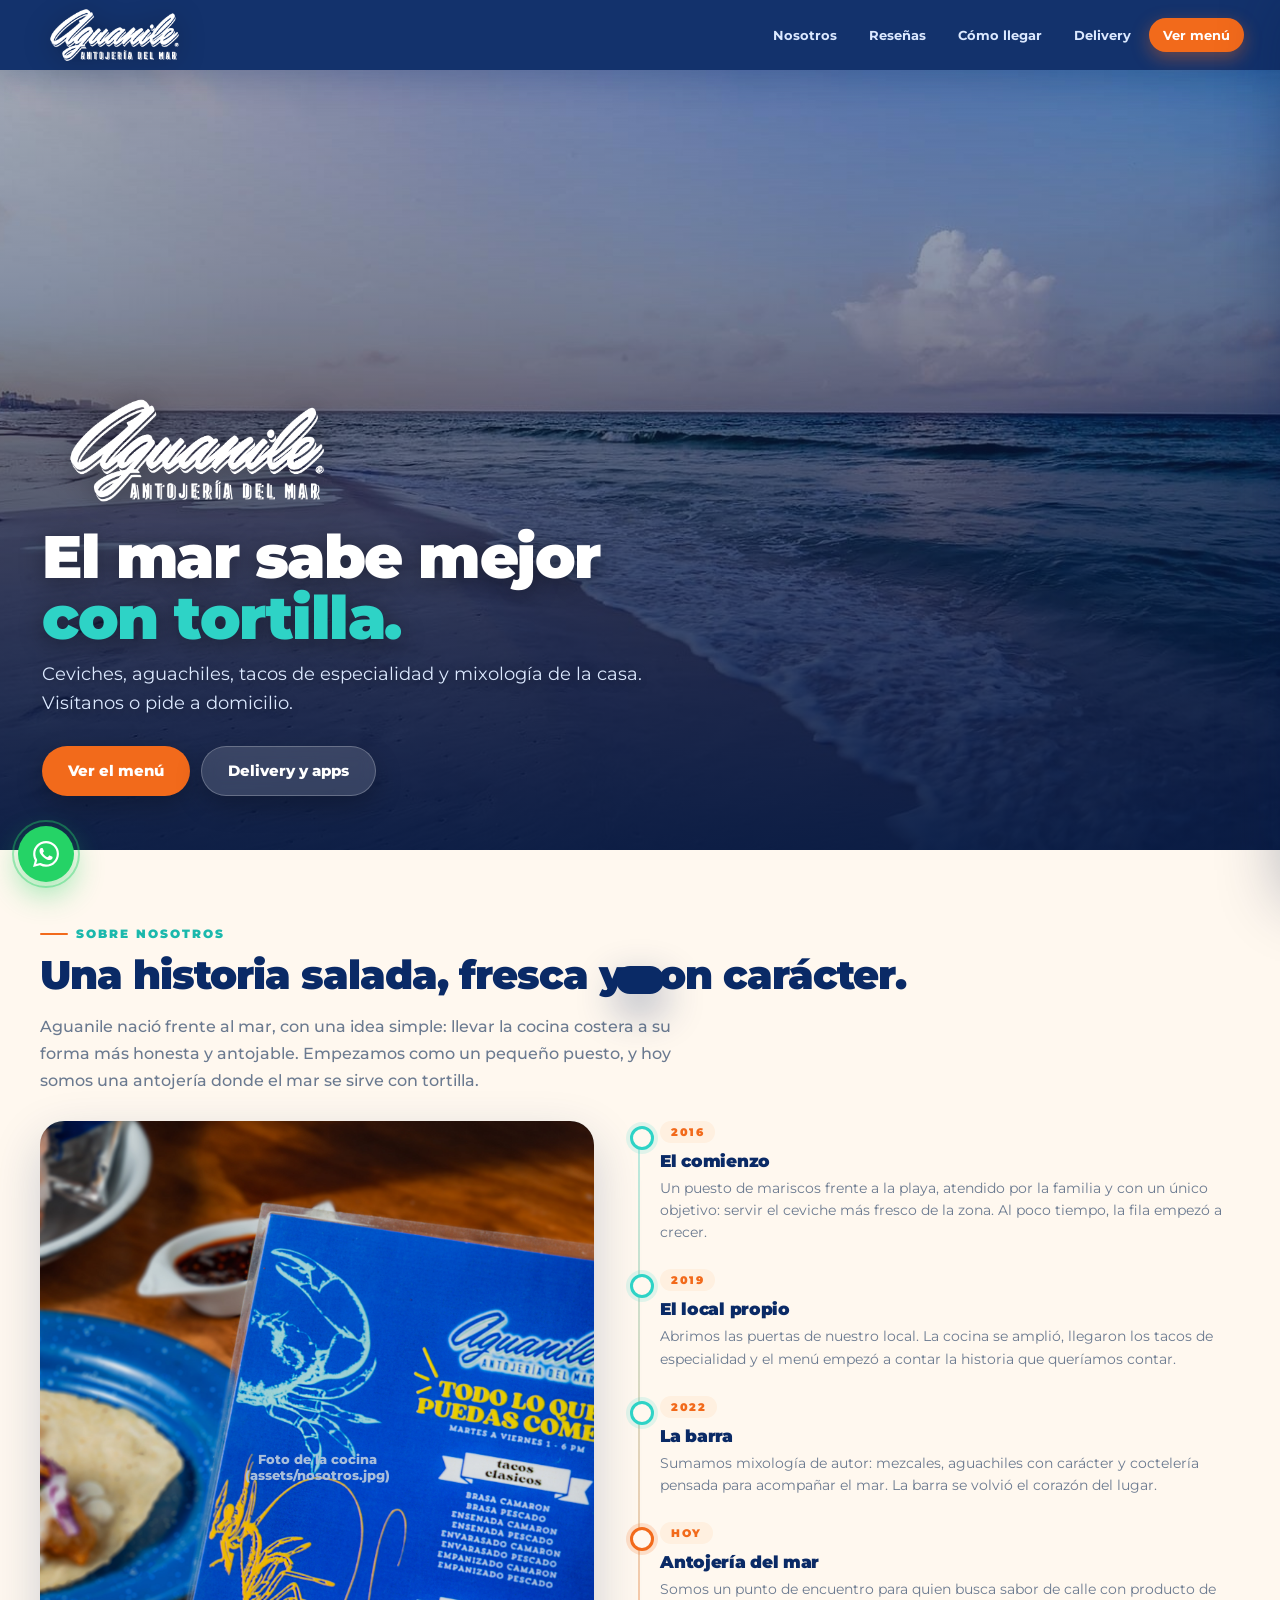
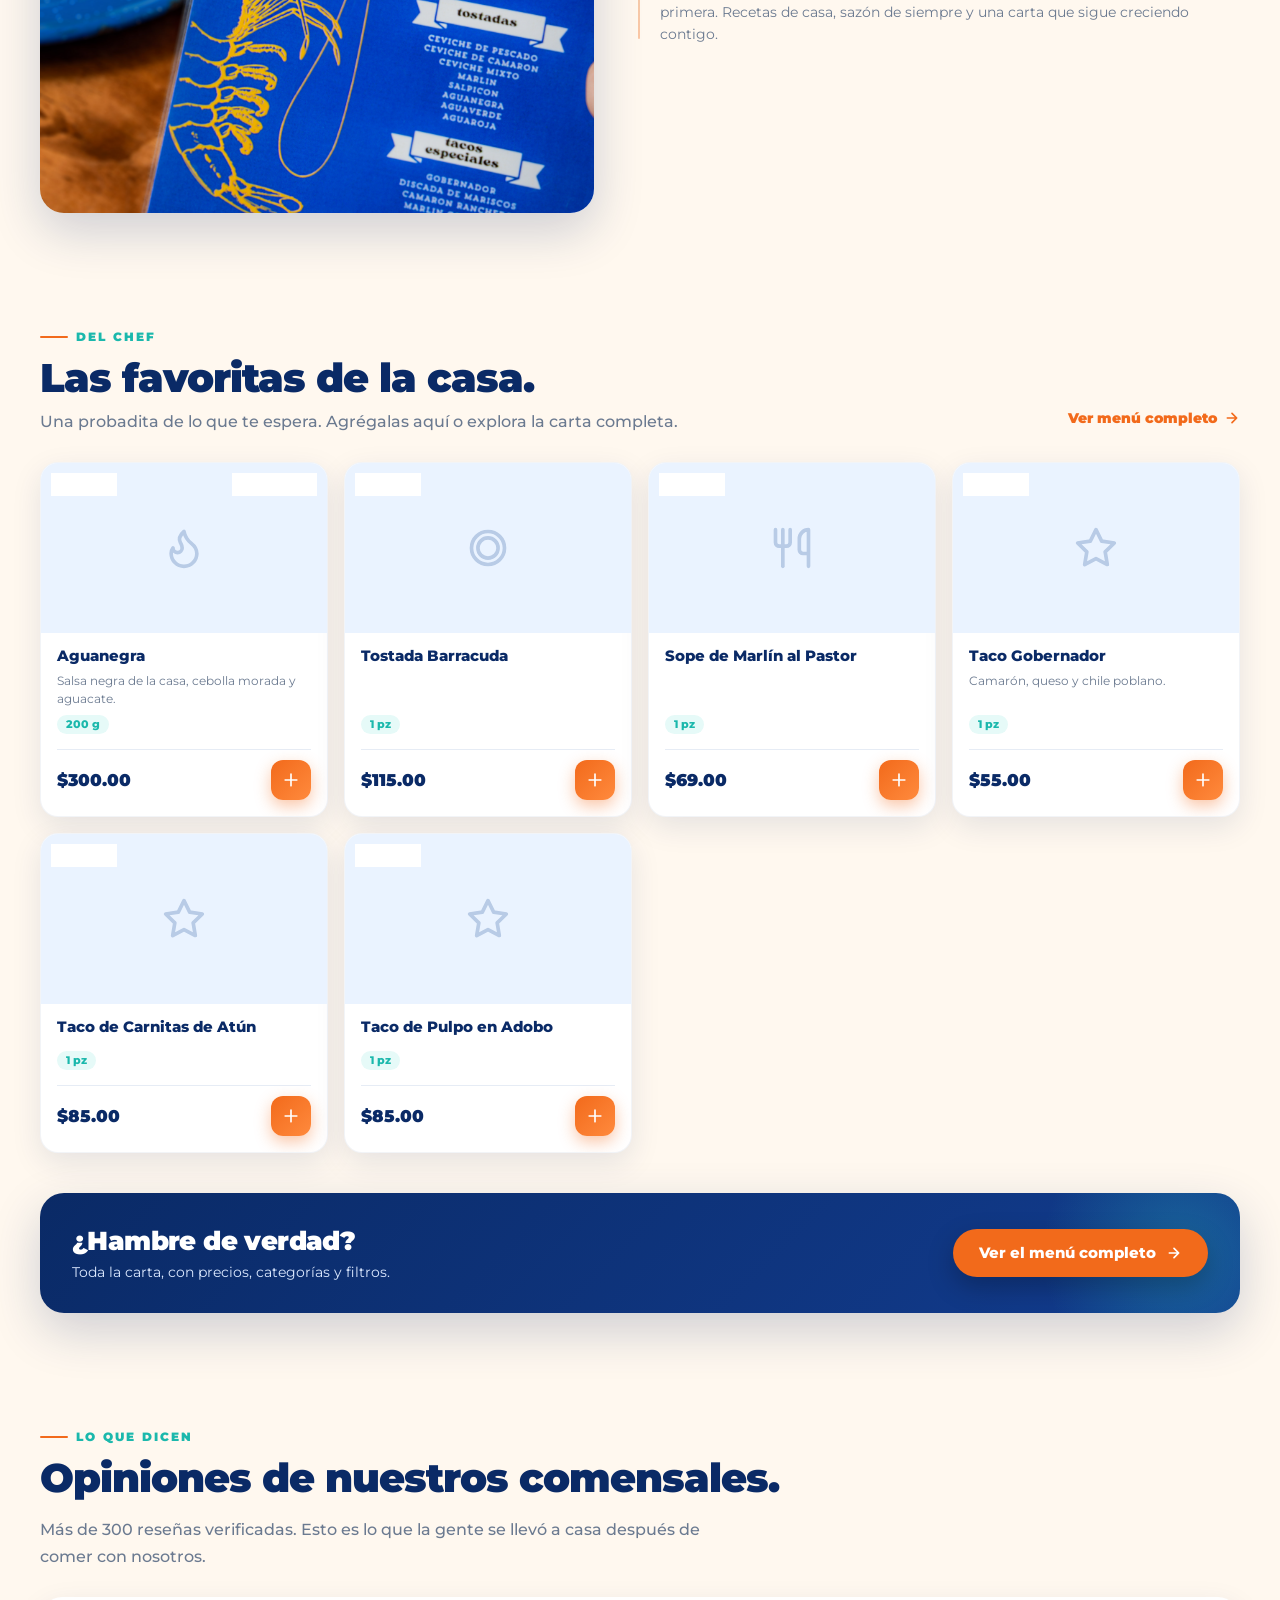
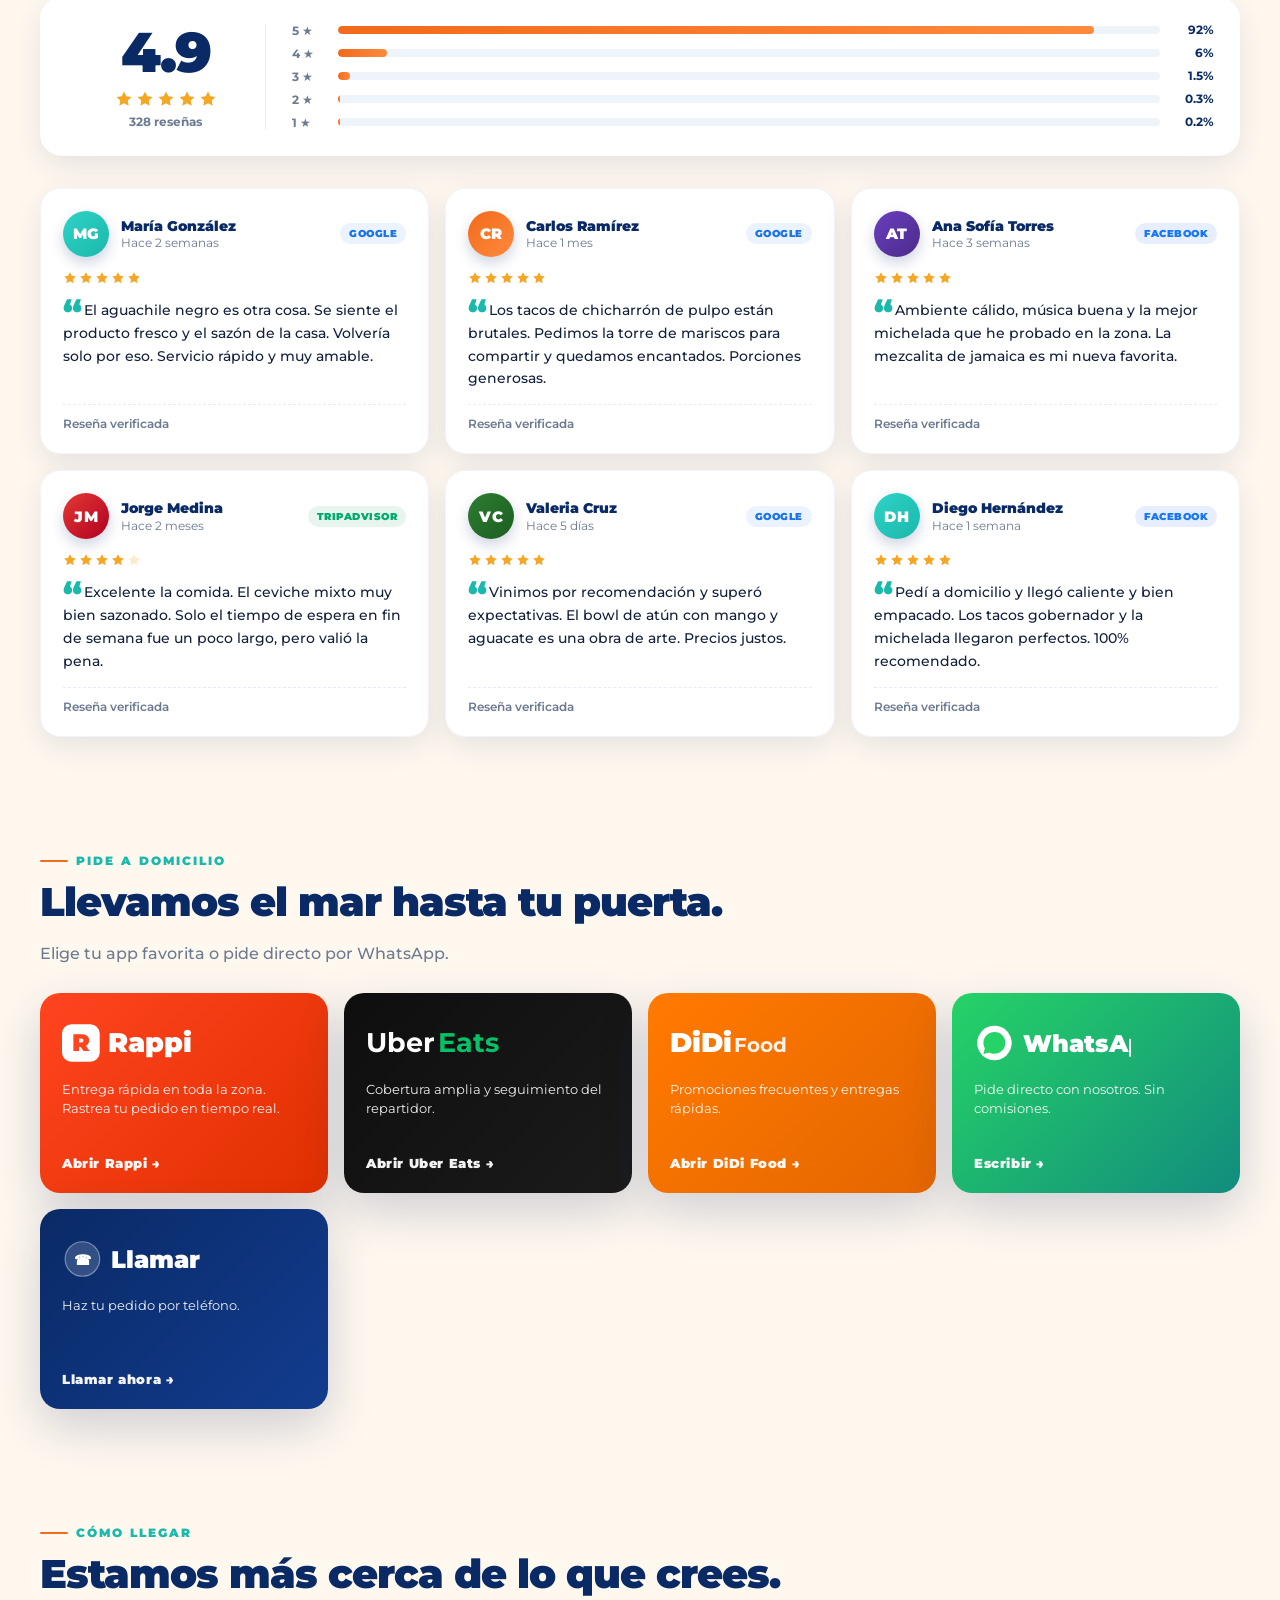
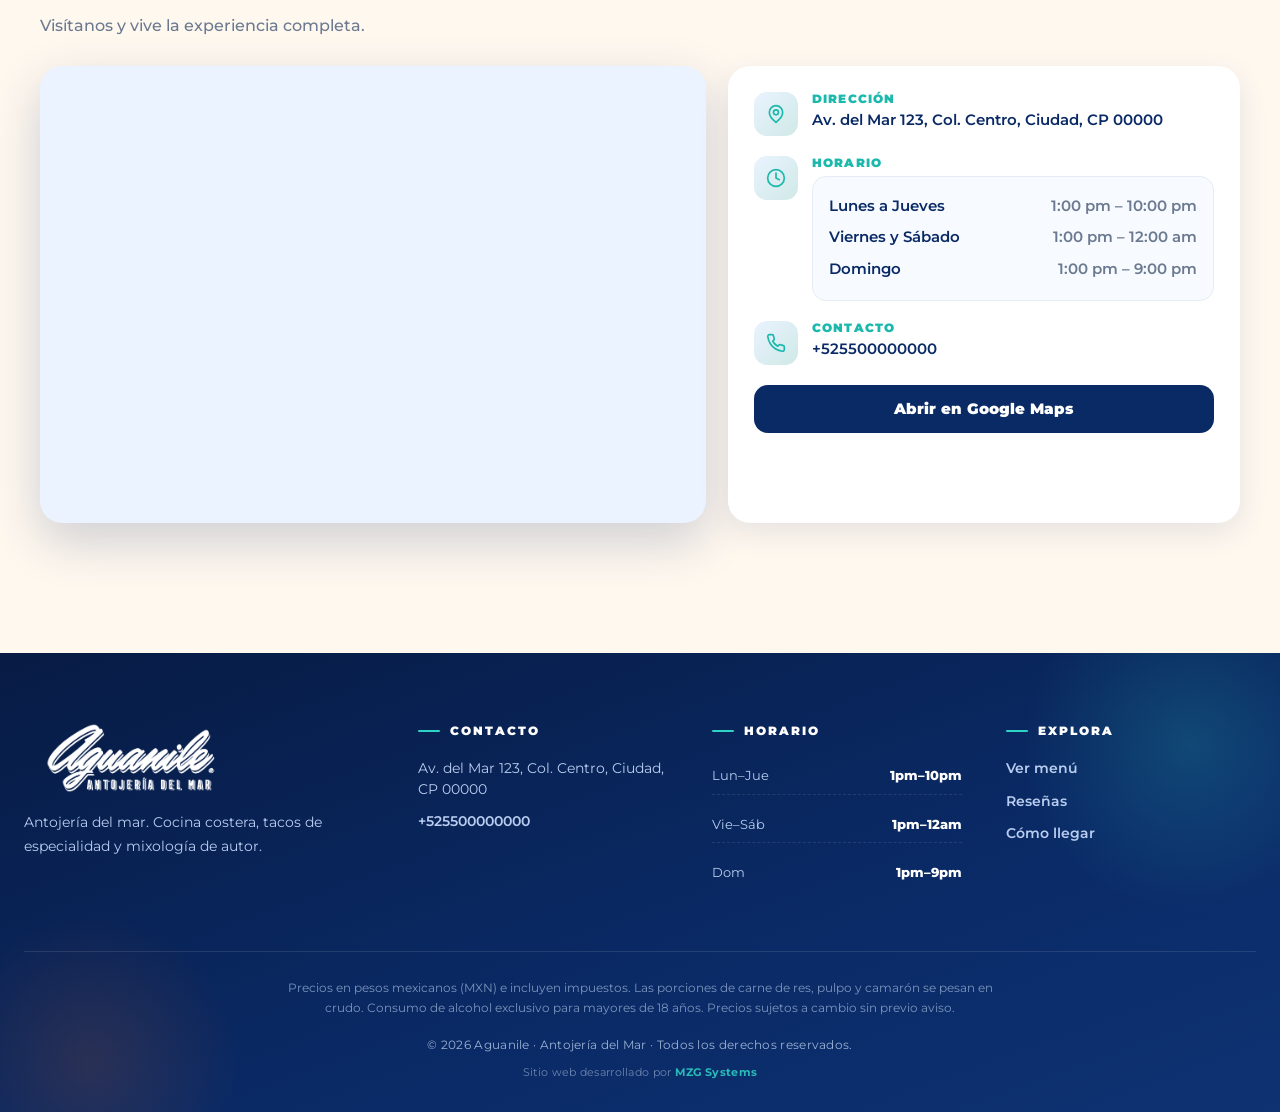
==== commit 955b5cea: "Add files via upload" ====
--- a/index.html
+++ b/index.html
@@ -5,17 +5,35 @@
 <meta name="viewport" content="width=device-width, initial-scale=1, viewport-fit=cover">
 <meta name="theme-color" content="#0A2A66">
 <title>Aguanile · Antojería del Mar</title>
-<meta name="description" content="Aguanile Antojería del Mar. Ceviches, aguachiles, tacos de especialidad, mixología.">
+<meta name="description" content="Aguanile Antojería del Mar. Ceviches, aguachiles, tacos de especialidad y mixología. Pide a domicilio o visítanos.">
+<link rel="manifest" href="manifest.json">
 <link rel="preconnect" href="https://fonts.googleapis.com">
 <link rel="preconnect" href="https://fonts.gstatic.com" crossorigin>
 <link href="https://fonts.googleapis.com/css2?family=Montserrat:wght@400;500;600;700;800;900&display=swap" rel="stylesheet">
+<script type="application/ld+json">
+{
+  "@context":"https://schema.org","@type":"Restaurant",
+  "name":"Aguanile · Antojería del Mar",
+  "servesCuisine":["Mexicana","Mariscos"],
+  "priceRange":"$$",
+  "telephone":"+525500000000",
+  "url":"./index.html",
+  "acceptsReservations":"False",
+  "hasMenu":"./index.html#menu",
+  "aggregateRating":{"@type":"AggregateRating","ratingValue":"4.9","reviewCount":"328"}
+}
+</script>
 <style>
+/* =========================================================
+   AGUANILE · Estilos
+   ========================================================= */
 :root{
   --azul:#0A2A66;--azul2:#123C8F;--azul3:#071B44;
   --turq:#2ED3C6;--turq2:#1BB8AC;
   --naranja:#F26A1B;--naranja2:#FF8A3D;
   --crema:#FFF8EF;--tinta:#12203A;--gris:#6B7A90;
   --linea:#E6ECF5;--blanco:#fff;
+  --estrella:#F5A623;
   --sh:0 10px 30px rgba(10,42,102,.10);
   --sh2:0 18px 50px rgba(10,42,102,.20);
 }
@@ -26,25 +44,17 @@
   -webkit-font-smoothing:antialiased;overflow-x:hidden}
 img{max-width:100%;display:block}
 button{font-family:inherit;cursor:pointer;border:0;background:none;color:inherit}
-input{font-family:inherit;font-size:15px}
+input,textarea{font-family:inherit;font-size:15px}
 a{color:inherit;text-decoration:none}
 .hide{display:none!important}
 .ico{display:inline-block;vertical-align:middle;flex-shrink:0}
 
-/* LOGO BLANCO — filtro limpio sin drop-shadow para evitar distorsión */
 .logo-mini img,
-.hero-logo{
-  filter: brightness(0) invert(1) drop-shadow(0 4px 14px rgba(0,0,0,.35));
-}
-/* Footer: filtro simple sin sombra, sin deformación */
-.f-logo-img{
-  filter: brightness(0) invert(1);
-  object-fit: contain;
-  object-position: center;
-  image-rendering: -webkit-optimize-contrast;
-}
-
-/* TOPBAR */
+.hero-logo{filter:brightness(0) invert(1) drop-shadow(0 4px 14px rgba(0,0,0,.35))}
+.f-logo-img{filter:brightness(0) invert(1);object-fit:contain;object-position:center;
+  image-rendering:-webkit-optimize-contrast}
+
+/* ===================== TOPBAR ===================== */
 .topbar{position:sticky;top:0;z-index:60;background:rgba(10,42,102,.96);backdrop-filter:blur(12px);
   color:#fff;box-shadow:0 8px 30px rgba(10,42,102,.25)}
 .topbar-in{max-width:1240px;margin:0 auto;display:flex;align-items:center;gap:14px;padding:8px 16px}
@@ -55,17 +65,20 @@
 @media(min-width:880px){.nav{display:flex}}
 .nav a{padding:9px 14px;border-radius:999px;font-size:13px;font-weight:700;color:#DCE9FF;transition:.2s}
 .nav a:hover{background:rgba(255,255,255,.12);color:#fff}
-.nav a.cta{background:var(--naranja);color:#fff;box-shadow:0 6px 18px rgba(242,106,27,.4);display:inline-flex;align-items:center;gap:7px}
+.nav a.active{background:rgba(255,255,255,.16);color:#fff}
+.nav a.cta{background:var(--naranja);color:#fff;box-shadow:0 6px 18px rgba(242,106,27,.4);
+  display:inline-flex;align-items:center;gap:7px}
 .nav a.cta:hover{background:var(--naranja2)}
-.burger{display:grid;place-items:center;width:42px;height:42px;border-radius:12px;background:rgba(255,255,255,.12);margin-left:auto;color:#fff}
+.burger{display:grid;place-items:center;width:42px;height:42px;border-radius:12px;
+  background:rgba(255,255,255,.12);margin-left:auto;color:#fff}
 @media(min-width:880px){.burger{display:none}}
-.mobile-nav{display:none;flex-direction:column;padding:8px 16px 16px;gap:4px;border-top:1px solid rgba(255,255,255,.1)}
+.mobile-nav{display:none;flex-direction:column;padding:8px 16px 16px;gap:4px;
+  border-top:1px solid rgba(255,255,255,.1)}
 .mobile-nav.on{display:flex}
 .mobile-nav a{padding:13px 16px;border-radius:12px;font-weight:700;font-size:14px;color:#DCE9FF}
-.mobile-nav a:hover{background:rgba(255,255,255,.1);color:#fff}
 .mobile-nav a.cta{background:var(--naranja);color:#fff;text-align:center;margin-top:6px}
 
-/* HERO */
+/* ===================== HERO ===================== */
 .hero{position:relative;min-height:min(92vh,780px);display:flex;align-items:flex-end;
   background:linear-gradient(180deg,rgba(7,27,68,.30) 0%,rgba(7,27,68,.70) 60%,rgba(7,27,68,.94) 100%),
              url('assets/hero.jpg') center/cover no-repeat,
@@ -73,39 +86,133 @@
   color:#fff;overflow:hidden}
 .hero-in{position:relative;z-index:2;max-width:1240px;width:100%;margin:0 auto;padding:60px 22px 54px}
 .hero-logo{width:min(320px,68vw);height:auto;margin-bottom:22px}
-.hero h1{margin:0 0 12px;font-size:clamp(30px,6.5vw,60px);font-weight:900;line-height:1.02;letter-spacing:-1.5px;text-shadow:0 4px 24px rgba(0,0,0,.4)}
+.hero h1{margin:0 0 12px;font-size:clamp(30px,6.5vw,60px);font-weight:900;line-height:1.02;
+  letter-spacing:-1.5px;text-shadow:0 4px 24px rgba(0,0,0,.4)}
 .hero h1 em{font-style:normal;color:var(--turq);display:block}
-.hero p{margin:0 0 28px;font-size:clamp(14.5px,2.2vw,18px);color:#DCE9FF;max-width:600px;line-height:1.6;text-shadow:0 2px 12px rgba(0,0,0,.4)}
+.hero p{margin:0 0 28px;font-size:clamp(14.5px,2.2vw,18px);color:#DCE9FF;max-width:600px;
+  line-height:1.6;text-shadow:0 2px 12px rgba(0,0,0,.4)}
 .hero-btns{display:flex;flex-wrap:wrap;gap:11px}
-.btn{padding:15px 26px;border-radius:999px;font-weight:800;font-size:14.5px;display:inline-flex;align-items:center;gap:10px;transition:.22s;box-shadow:0 10px 26px rgba(0,0,0,.25);cursor:pointer}
+.btn{padding:15px 26px;border-radius:999px;font-weight:800;font-size:14.5px;display:inline-flex;
+  align-items:center;gap:10px;transition:.22s;box-shadow:0 10px 26px rgba(0,0,0,.25);cursor:pointer}
 .btn-primary{background:var(--naranja);color:#fff}
 .btn-primary:hover{background:var(--naranja2);transform:translateY(-2px)}
 .btn-ghost{background:rgba(255,255,255,.14);color:#fff;border:1px solid rgba(255,255,255,.24);backdrop-filter:blur(8px)}
 .btn-ghost:hover{background:rgba(255,255,255,.24);transform:translateY(-2px)}
-.hero-badges{display:flex;flex-wrap:wrap;gap:9px;margin-top:30px}
-.hero-badges span{background:rgba(255,255,255,.10);border:1px solid rgba(255,255,255,.18);padding:8px 15px;border-radius:999px;font-size:12.5px;font-weight:700;backdrop-filter:blur(8px);display:inline-flex;align-items:center;gap:8px}
-
-/* SECCIONES */
+
+/* Hero compacto para la carta */
+.hero-menu{position:relative;padding:60px 22px 46px;color:#fff;overflow:hidden;
+  background:linear-gradient(135deg,#071B44 0%,#0A2A66 60%,#123C8F 100%)}
+.hero-menu::before{content:'';position:absolute;top:-100px;right:-80px;width:380px;height:380px;border-radius:50%;
+  background:radial-gradient(circle,rgba(46,211,198,.22),transparent 70%);pointer-events:none}
+.hero-menu::after{content:'';position:absolute;bottom:-120px;left:-60px;width:340px;height:340px;border-radius:50%;
+  background:radial-gradient(circle,rgba(242,106,27,.18),transparent 70%);pointer-events:none}
+.hero-menu-in{max-width:1240px;margin:0 auto;position:relative;z-index:2}
+.crumb{font-size:12px;color:#8FA7CC;font-weight:600;margin-bottom:14px;display:flex;align-items:center;gap:8px}
+.crumb a{color:var(--turq);font-weight:700}
+.crumb a:hover{text-decoration:underline}
+.hero-menu h1{margin:0 0 8px;font-size:clamp(26px,5vw,44px);font-weight:900;letter-spacing:-1.2px;
+  line-height:1.1;text-shadow:0 4px 20px rgba(0,0,0,.3)}
+.hero-menu h1 em{font-style:normal;color:var(--turq);display:block}
+.hero-menu p{margin:0;font-size:clamp(13.5px,2vw,16px);color:#DCE9FF;max-width:560px;line-height:1.6}
+
+/* ===================== SECCIONES ===================== */
 main{max-width:1240px;margin:0 auto;padding:0 20px 90px}
 section.block{padding:70px 0 40px;scroll-margin-top:80px}
-.eyebrow{display:inline-flex;align-items:center;gap:8px;font-size:11.5px;font-weight:900;letter-spacing:2px;text-transform:uppercase;color:var(--turq2);margin-bottom:12px}
+.eyebrow{display:inline-flex;align-items:center;gap:8px;font-size:11.5px;font-weight:900;
+  letter-spacing:2px;text-transform:uppercase;color:var(--turq2);margin-bottom:12px}
 .eyebrow::before{content:'';width:28px;height:2px;background:var(--naranja);border-radius:2px}
-h2.big{font-size:clamp(26px,4.6vw,40px);font-weight:900;letter-spacing:-1px;color:var(--azul);line-height:1.1;margin:0 0 16px}
+h2.big{font-size:clamp(26px,4.6vw,40px);font-weight:900;letter-spacing:-1px;color:var(--azul);
+  line-height:1.1;margin:0 0 16px}
 p.lead{font-size:16px;color:var(--gris);line-height:1.7;max-width:680px;margin:0 0 26px;font-weight:500}
 
-/* NOSOTROS */
-.about{display:grid;gap:36px;align-items:center}
-@media(min-width:880px){.about{grid-template-columns:1.05fr 1fr}}
-.about-img{aspect-ratio:4/3;border-radius:24px;overflow:hidden;box-shadow:var(--sh2);position:relative;background:linear-gradient(135deg,#CFE9E6,#EAF3FF)}
-.about-img img{width:100%;height:100%;object-fit:cover;position:absolute;inset:0}
-.feats{display:grid;grid-template-columns:1fr 1fr;gap:12px;margin-top:22px}
-.feat{background:#fff;border-radius:16px;padding:16px;box-shadow:var(--sh)}
-.feat b{display:block;font-size:13.5px;color:var(--azul);font-weight:800;margin-bottom:3px}
-.feat span{font-size:12px;color:var(--gris);line-height:1.5}
-
-/* DELIVERY */
+/* ===================== HISTORIA / TIMELINE ===================== */
+.story-grid{display:grid;gap:36px;align-items:start}
+@media(min-width:880px){.story-grid{grid-template-columns:1fr 1.1fr}}
+.story-img{aspect-ratio:4/5;border-radius:24px;overflow:hidden;box-shadow:var(--sh2);
+  position:relative;background:linear-gradient(135deg,#CFE9E6,#EAF3FF)}
+.story-img img{width:100%;height:100%;object-fit:cover;position:absolute;inset:0}
+.story-img .ph{position:absolute;inset:0;display:grid;place-items:center;color:#A8BEDA;font-weight:800;
+  font-size:13px;text-align:center;padding:20px}
+.timeline{position:relative;padding-left:30px}
+.timeline::before{content:'';position:absolute;left:8px;top:6px;bottom:6px;width:2px;
+  background:linear-gradient(180deg,var(--turq),var(--naranja));border-radius:2px;opacity:.35}
+.tl-item{position:relative;padding-bottom:26px}
+.tl-item:last-child{padding-bottom:0}
+.tl-item::before{content:'';position:absolute;left:-30px;top:5px;width:18px;height:18px;border-radius:50%;
+  background:var(--crema);border:3px solid var(--turq);box-shadow:0 0 0 4px rgba(46,211,198,.15)}
+.tl-item:last-child::before{border-color:var(--naranja);box-shadow:0 0 0 4px rgba(242,106,27,.18)}
+.tl-year{display:inline-block;font-size:11px;font-weight:900;letter-spacing:1.5px;text-transform:uppercase;
+  color:var(--naranja);background:#FFF0E0;padding:4px 11px;border-radius:999px;margin-bottom:8px}
+.tl-item h4{margin:0 0 6px;font-size:17px;font-weight:900;color:var(--azul);letter-spacing:-.3px}
+.tl-item p{margin:0;font-size:13.5px;color:var(--gris);line-height:1.65}
+
+/* ===================== ESPECIALIDADES ===================== */
+.specs-head{display:flex;align-items:flex-end;justify-content:space-between;gap:20px;flex-wrap:wrap;margin-bottom:8px}
+.specs-head .link{color:var(--naranja);font-weight:900;font-size:13.5px;display:inline-flex;
+  align-items:center;gap:7px;transition:.2s;padding:10px 0}
+.specs-head .link:hover{gap:11px}
+.cta-banner{margin-top:40px;padding:32px;border-radius:24px;
+  background:linear-gradient(135deg,var(--azul) 0%,var(--azul2) 100%);
+  color:#fff;display:flex;align-items:center;justify-content:space-between;gap:20px;flex-wrap:wrap;
+  box-shadow:var(--sh2);position:relative;overflow:hidden}
+.cta-banner::before{content:'';position:absolute;top:-80px;right:-80px;width:280px;height:280px;border-radius:50%;
+  background:radial-gradient(circle,rgba(46,211,198,.28),transparent 70%);pointer-events:none}
+.cta-banner h3{margin:0 0 6px;font-size:clamp(20px,3vw,26px);font-weight:900;letter-spacing:-.6px;position:relative}
+.cta-banner p{margin:0;color:#DCE9FF;font-size:14px;position:relative}
+.cta-banner .btn{position:relative}
+
+/* ===================== RESEÑAS ===================== */
+.rating-summary{background:#fff;border-radius:22px;padding:26px;box-shadow:var(--sh);
+  display:grid;gap:26px;margin:0 0 32px}
+@media(min-width:760px){.rating-summary{grid-template-columns:200px 1fr;align-items:center}}
+.rs-score{text-align:center;padding-right:0;border-right:0}
+@media(min-width:760px){.rs-score{border-right:1px solid var(--linea)}}
+.rs-score b{display:block;font-size:56px;font-weight:900;color:var(--azul);line-height:1;letter-spacing:-2px}
+.rs-score .stars{display:inline-flex;gap:3px;margin:10px 0 6px;color:var(--estrella)}
+.rs-score small{display:block;font-size:12px;color:var(--gris);font-weight:700}
+.rs-bars{display:flex;flex-direction:column;gap:8px}
+.rs-bar{display:grid;grid-template-columns:34px 1fr 42px;gap:12px;align-items:center;font-size:12px;
+  font-weight:700;color:var(--gris)}
+.rs-bar > div{height:8px;background:#EFF4FB;border-radius:999px;overflow:hidden}
+.rs-bar i{display:block;height:100%;border-radius:999px;
+  background:linear-gradient(90deg,var(--naranja),var(--naranja2));transition:width .8s cubic-bezier(.4,0,.2,1)}
+.rs-bar b{text-align:right;color:var(--azul);font-size:11.5px}
+
+.reviews-grid{display:grid;gap:16px;grid-template-columns:repeat(auto-fill,minmax(300px,1fr))}
+@media(max-width:600px){.reviews-grid{grid-template-columns:1fr}}
+.review{background:#fff;border-radius:20px;padding:22px;box-shadow:var(--sh);display:flex;
+  flex-direction:column;gap:14px;transition:.25s;border:1px solid rgba(10,42,102,.05)}
+.review:hover{transform:translateY(-4px);box-shadow:var(--sh2)}
+.rv-head{display:flex;align-items:center;gap:12px}
+.rv-avatar{width:46px;height:46px;border-radius:50%;flex-shrink:0;display:grid;place-items:center;
+  color:#fff;font-weight:900;font-size:15px;letter-spacing:.5px;
+  background:linear-gradient(135deg,var(--azul),var(--azul2));box-shadow:0 6px 14px rgba(10,42,102,.20)}
+.rv-avatar.c1{background:linear-gradient(135deg,var(--turq),var(--turq2))}
+.rv-avatar.c2{background:linear-gradient(135deg,var(--naranja),var(--naranja2))}
+.rv-avatar.c3{background:linear-gradient(135deg,#6B3FBF,#4B2A8A)}
+.rv-avatar.c4{background:linear-gradient(135deg,#E53935,#B00020)}
+.rv-avatar.c5{background:linear-gradient(135deg,#2E7D32,#1B5E20)}
+.rv-id{flex:1;min-width:0}
+.rv-id b{display:block;font-size:13.5px;font-weight:900;color:var(--azul);line-height:1.2;
+  overflow:hidden;text-overflow:ellipsis;white-space:nowrap}
+.rv-id small{display:block;font-size:11.5px;color:var(--gris);margin-top:2px}
+.rv-src{display:inline-flex;align-items:center;gap:4px;font-size:10px;font-weight:900;
+  text-transform:uppercase;letter-spacing:.5px;padding:4px 9px;border-radius:999px;
+  background:#F1F5FB;color:var(--gris);white-space:nowrap}
+.rv-src.google{background:#EAF3FF;color:#1A73E8}
+.rv-src.facebook{background:#E6EEFF;color:#1877F2}
+.rv-src.tripadvisor{background:#E8F5EE;color:#00AA6C}
+.rv-stars{display:flex;gap:2px;color:var(--estrella)}
+.rv-text{margin:0;font-size:13.5px;line-height:1.7;color:var(--tinta);font-weight:500;flex:1}
+.rv-text::before{content:'“';font-size:32px;line-height:0;color:var(--turq2);font-weight:900;
+  position:relative;top:8px;margin-right:2px}
+.rv-meta{font-size:11.5px;color:var(--gris);font-weight:600;
+  padding-top:12px;border-top:1px dashed var(--linea)}
+
+/* ===================== DELIVERY ===================== */
 .delivery-grid{display:grid;gap:16px;grid-template-columns:repeat(auto-fit,minmax(240px,1fr))}
-.dcard{border-radius:20px;padding:26px 22px 22px;color:#fff;display:flex;flex-direction:column;gap:14px;text-decoration:none;box-shadow:var(--sh2);transition:.25s;min-height:200px;justify-content:space-between}
+.dcard{border-radius:20px;padding:26px 22px 22px;color:#fff;display:flex;flex-direction:column;
+  gap:14px;text-decoration:none;box-shadow:var(--sh2);transition:.25s;min-height:200px;justify-content:space-between}
 .dcard:hover{transform:translateY(-5px)}
 .dcard .brand-mark{display:flex;align-items:center;height:48px}
 .dcard .brand-mark svg{height:44px;width:auto;max-width:100%;display:block}
@@ -117,71 +224,132 @@
 .d-wa{background:linear-gradient(135deg,#25D366 0%,#128C7E 100%)}
 .d-tel{background:linear-gradient(135deg,var(--azul),var(--azul2))}
 
-/* MENÚ */
-.menu-toolbar{position:sticky;top:60px;z-index:40;background:var(--crema);padding:14px 0 12px;border-bottom:1px solid var(--linea);margin-bottom:30px}
-.search{display:flex;align-items:center;gap:10px;background:#fff;border:2px solid var(--linea);border-radius:999px;padding:12px 20px;max-width:520px;transition:.2s;box-shadow:var(--sh);color:var(--gris)}
+/* ===================== MENÚ / CARTA ===================== */
+.menu-toolbar{position:sticky;top:70px;z-index:40;background:var(--crema);
+  padding:14px 0 12px;border-bottom:1px solid var(--linea);margin-bottom:30px;
+  transition:box-shadow .25s}
+@media(max-width:640px){.menu-toolbar{top:60px}}
+.menu-toolbar.stuck{box-shadow:0 8px 24px rgba(10,42,102,.08)}
+.search{display:flex;align-items:center;gap:10px;background:#fff;border:2px solid var(--linea);
+  border-radius:999px;padding:12px 20px;max-width:520px;transition:.2s;box-shadow:var(--sh);color:var(--gris)}
 .search:focus-within{border-color:var(--turq);box-shadow:0 0 0 4px rgba(46,211,198,.15);color:var(--azul)}
 .search input{flex:1;background:none;border:0;outline:0;color:var(--tinta);font-size:14.5px;min-width:0}
 .search .clear{font-size:22px;line-height:1;opacity:.55;color:var(--gris);padding:0 4px}
-.filters{display:flex;gap:9px;overflow-x:auto;padding:16px 4px 14px;scrollbar-width:none;-webkit-overflow-scrolling:touch}
+.filters{display:flex;gap:9px;overflow-x:auto;padding:16px 4px 14px;scrollbar-width:none;
+  -webkit-overflow-scrolling:touch}
 .filters::-webkit-scrollbar{display:none}
-.chip{white-space:nowrap;padding:11px 18px;border-radius:999px;font-size:13px;font-weight:800;background:#fff;color:var(--azul);border:2px solid var(--linea);transition:.2s;display:inline-flex;align-items:center;justify-content:center;gap:8px;flex-shrink:0;min-height:44px;line-height:1;cursor:pointer}
+.chip{white-space:nowrap;padding:11px 18px;border-radius:999px;font-size:13px;font-weight:800;
+  background:#fff;color:var(--azul);border:2px solid var(--linea);transition:.2s;
+  display:inline-flex;align-items:center;justify-content:center;gap:8px;flex-shrink:0;min-height:44px;line-height:1}
 .chip:hover{border-color:var(--turq);color:var(--turq2)}
 .chip.active{background:var(--azul);color:#fff;border-color:var(--azul);box-shadow:0 8px 20px rgba(10,42,102,.28)}
 .chip.filter.active{background:var(--naranja);border-color:var(--naranja)}
 .chip svg{display:block;flex-shrink:0}
 
-.menu-cat{margin-bottom:52px;scroll-margin-top:150px}
-.menu-cat h3{font-size:clamp(20px,3.4vw,28px);font-weight:900;color:var(--azul);letter-spacing:-.6px;margin:0 0 6px;display:flex;align-items:center;gap:12px}
-.menu-cat h3 svg{color:var(--turq2)}
-.menu-cat .note{color:var(--gris);font-size:13.5px;margin:0 0 20px;font-weight:500;line-height:1.55}
-.grp-title{font-size:12px;font-weight:900;letter-spacing:1.6px;text-transform:uppercase;color:var(--turq2);margin:22px 0 12px;display:flex;align-items:center;gap:10px}
+.menu-cat{margin-bottom:56px;content-visibility:auto;contain-intrinsic-size:auto 900px;scroll-margin-top:150px}
+.cat-head{display:flex;align-items:center;gap:14px;margin:0 0 20px;padding-bottom:14px;border-bottom:2px solid var(--linea)}
+.cat-ic{width:48px;height:48px;border-radius:15px;flex-shrink:0;display:grid;place-items:center;
+  background:linear-gradient(135deg,#EAF3FF,#D2F2EE);color:var(--turq2);box-shadow:0 6px 16px rgba(27,184,172,.14)}
+.cat-txt h3{margin:0;font-size:clamp(19px,3.2vw,27px);font-weight:900;color:var(--azul);
+  letter-spacing:-.7px;display:block}
+.cat-txt .note{margin:3px 0 0;font-size:12.5px;color:var(--gris);font-weight:500;line-height:1.5}
+.grp-title{font-size:12px;font-weight:900;letter-spacing:1.6px;text-transform:uppercase;color:var(--turq2);
+  margin:22px 0 12px;display:flex;align-items:center;gap:10px}
 .grp-title::after{content:'';flex:1;height:1px;background:var(--linea)}
+
 .grid{display:grid;grid-template-columns:repeat(auto-fill,minmax(260px,1fr));gap:16px}
 @media(max-width:600px){.grid{grid-template-columns:repeat(auto-fill,minmax(170px,1fr));gap:12px}}
 
-.card{background:#fff;border-radius:18px;overflow:hidden;box-shadow:var(--sh);display:flex;flex-direction:column;transition:.3s;border:1px solid rgba(10,42,102,.05)}
+.card{background:#fff;border-radius:18px;overflow:hidden;box-shadow:var(--sh);display:flex;
+  flex-direction:column;transition:.3s;border:1px solid rgba(10,42,102,.05)}
 .card:hover{transform:translateY(-5px);box-shadow:var(--sh2)}
 .thumb{position:relative;height:170px;overflow:hidden;background:#EAF3FF;display:grid;place-items:center}
 @media(max-width:600px){.thumb{height:140px}}
 .thumb-fallback{color:#B8CBE6;z-index:0}
 .thumb img{position:absolute;inset:0;width:100%;height:100%;object-fit:cover;z-index:1;transition:transform .5s}
 .card:hover .thumb img{transform:scale(1.06)}
-.badge{position:absolute;top:10px;padding:5px 10px;border-radius:999px;font-size:10.5px;font-weight:900;letter-spacing:.5px;z-index:2;backdrop-filter:blur(8px);display:inline-flex;align-items:center;gap:5px}
+.badge{position:absolute;top:10px;padding:5px 10px;border-radius:999px;font-size:10.5px;font-weight:900;
+  letter-spacing:.5px;z-index:2;backdrop-filter:blur(8px);display:inline-flex;align-items:center;gap:5px}
 .badge.chef{left:10px;background:rgba(255,255,255,.96);color:var(--naranja)}
 .badge.pic{right:10px;background:rgba(255,255,255,.96);color:#E53935}
 .card-body{padding:14px 16px 16px;display:flex;flex-direction:column;flex:1;gap:7px}
 .card-body h4{margin:0;font-size:14.5px;font-weight:800;line-height:1.3;color:var(--azul)}
 .card-body p{margin:0;font-size:12px;color:var(--gris);line-height:1.5;flex:1}
-.unit{align-self:flex-start;font-size:10.5px;font-weight:800;color:var(--turq2);background:#E6FAF8;padding:3px 9px;border-radius:999px}
-.card-foot{display:flex;align-items:center;justify-content:space-between;gap:10px;margin-top:8px;padding-top:10px;border-top:1px solid var(--linea)}
+.card-meta{display:flex;flex-wrap:wrap;gap:6px;align-items:center}
+.unit{align-self:flex-start;font-size:10.5px;font-weight:800;color:var(--turq2);background:#E6FAF8;
+  padding:3px 9px;border-radius:999px}
+.tpill{display:inline-flex;align-items:center;gap:4px;font-size:10px;font-weight:900;letter-spacing:.4px;
+  text-transform:uppercase;padding:3px 8px;border-radius:999px;background:#F1F5FB;color:var(--gris);white-space:nowrap}
+.tpill.t-chef{background:#FFF0E0;color:var(--naranja)}
+.tpill.t-picante{background:#FFE8E4;color:#E53935}
+.tpill.t-compartir{background:#EAF3FF;color:var(--azul2)}
+.tpill.t-sin-alcohol{background:#E6FAF8;color:var(--turq2)}
+.tpill.t-kids{background:#F3ECFF;color:#6B3FBF}
+.card-foot{display:flex;align-items:center;justify-content:space-between;gap:10px;margin-top:8px;
+  padding-top:10px;border-top:1px solid var(--linea)}
 .price{font-weight:900;color:var(--azul);font-size:17px;display:flex;align-items:baseline;gap:5px}
 .price small{font-size:10px;font-weight:700;color:var(--gris);text-transform:uppercase}
-.add{width:40px;height:40px;border-radius:12px;background:linear-gradient(135deg,var(--naranja),var(--naranja2));color:#fff;display:grid;place-items:center;flex-shrink:0;box-shadow:0 6px 16px rgba(242,106,27,.38);transition:.2s}
+
+.add{position:relative;width:40px;height:40px;border-radius:12px;
+  background:linear-gradient(135deg,var(--naranja),var(--naranja2));color:#fff;
+  display:grid;place-items:center;flex-shrink:0;box-shadow:0 6px 16px rgba(242,106,27,.38);transition:.2s}
 .add:hover{transform:scale(1.08)}
-
-/* UBICACIÓN */
+.add.sm{width:34px;height:34px;border-radius:11px}
+.add-badge{position:absolute;top:-6px;right:-6px;min-width:20px;height:20px;border-radius:999px;
+  background:var(--azul);color:#fff;font-size:10px;font-weight:900;display:none;
+  align-items:center;justify-content:center;padding:0 5px;box-shadow:0 2px 6px rgba(0,0,0,.25)}
+.add-badge.on{display:inline-flex}
+
+.mlist{background:#fff;border-radius:20px;padding:6px 20px;box-shadow:var(--sh);border:1px solid rgba(10,42,102,.05)}
+@media(max-width:600px){.mlist{padding:4px 14px;border-radius:16px}}
+.mrow{display:grid;grid-template-columns:1fr auto;align-items:center;gap:0 14px;
+  padding:14px 0;border-bottom:1px dashed var(--linea)}
+.mrow:last-child{border-bottom:0}
+.mrow-title{display:flex;align-items:baseline;gap:10px;min-width:0}
+.mrow-title h4{margin:0;font-size:14.5px;font-weight:800;color:var(--azul);line-height:1.3}
+.mrow-dots{flex:1;min-width:12px;border-bottom:1.5px dotted #C9D6E8;transform:translateY(-5px)}
+.mrow-price{font-weight:900;color:var(--azul);font-size:16px;white-space:nowrap}
+.mrow-price small{font-size:9.5px;font-weight:800;color:var(--gris);text-transform:uppercase;letter-spacing:.5px}
+.mrow-main p{margin:5px 0 0;font-size:12px;color:var(--gris);line-height:1.45}
+.mrow-meta{display:flex;flex-wrap:wrap;gap:6px;align-items:center;margin-top:7px}
+
+.feat-rail{display:flex;gap:14px;overflow-x:auto;padding:4px 4px 16px;
+  scroll-snap-type:x mandatory;scrollbar-width:none;-webkit-overflow-scrolling:touch}
+.feat-rail::-webkit-scrollbar{display:none}
+.feat-rail .card{flex:0 0 250px;scroll-snap-align:start}
+@media(max-width:600px){.feat-rail .card{flex:0 0 205px}}
+
+/* ===================== UBICACIÓN ===================== */
 .loc-grid{display:grid;gap:22px}
 @media(min-width:880px){.loc-grid{grid-template-columns:1.3fr 1fr}}
 .map-wrap{border-radius:22px;overflow:hidden;box-shadow:var(--sh2);background:#EAF3FF;aspect-ratio:16/11}
 .map-wrap iframe{width:100%;height:100%;border:0;display:block}
-.loc-info{background:#fff;border-radius:22px;padding:26px;box-shadow:var(--sh);display:flex;flex-direction:column;gap:20px}
+.loc-info{background:#fff;border-radius:22px;padding:26px;box-shadow:var(--sh);display:flex;
+  flex-direction:column;gap:20px}
 .info-row{display:flex;gap:14px;align-items:flex-start}
-.info-row .ic{width:44px;height:44px;border-radius:13px;background:linear-gradient(135deg,#EAF3FF,#CFE9E6);display:grid;place-items:center;color:var(--turq2);flex-shrink:0}
-.info-row b{display:block;font-size:11.5px;color:var(--turq2);font-weight:900;letter-spacing:1.2px;text-transform:uppercase;margin-bottom:4px}
+.info-row .ic{width:44px;height:44px;border-radius:13px;background:linear-gradient(135deg,#EAF3FF,#CFE9E6);
+  display:grid;place-items:center;color:var(--turq2);flex-shrink:0}
+.info-row b{display:block;font-size:11.5px;color:var(--turq2);font-weight:900;letter-spacing:1.2px;
+  text-transform:uppercase;margin-bottom:4px}
 .info-row span{font-size:14.5px;color:var(--azul);font-weight:600;line-height:1.5}
-.info-row small{font-size:12.5px;color:var(--gris);display:block;margin-top:2px}
-.btn-full{width:100%;padding:15px;border-radius:14px;font-weight:900;font-size:14.5px;background:var(--azul);color:#fff;text-align:center;display:flex;align-items:center;justify-content:center;gap:9px;transition:.2s}
+.btn-full{width:100%;padding:15px;border-radius:14px;font-weight:900;font-size:14.5px;
+  background:var(--azul);color:#fff;text-align:center;display:flex;align-items:center;
+  justify-content:center;gap:9px;transition:.2s}
 .btn-full:hover{background:var(--azul2)}
 .hours{background:#F7FAFF;border-radius:14px;padding:14px 16px;border:1px solid var(--linea);margin-top:6px}
-.hours .h-row{display:flex;justify-content:space-between;font-size:13.5px;padding:5px 0;color:var(--azul);font-weight:600}
+.hours .h-row{display:flex;justify-content:space-between;font-size:13.5px;padding:5px 0;
+  color:var(--azul);font-weight:600}
 .hours .h-row span:last-child{color:var(--gris)}
 
-/* FOOTER */
-footer{background:linear-gradient(160deg,#071B44 0%,#0A2A66 60%,#0E3272 100%);color:#B9CDF0;padding:70px 24px 30px;position:relative;overflow:hidden}
-footer::before{content:'';position:absolute;top:-80px;right:-80px;width:340px;height:340px;border-radius:50%;background:radial-gradient(circle,rgba(46,211,198,.18),transparent 70%);pointer-events:none}
-footer::after{content:'';position:absolute;bottom:-100px;left:-60px;width:300px;height:300px;border-radius:50%;background:radial-gradient(circle,rgba(242,106,27,.14),transparent 70%);pointer-events:none}
-.foot-grid{max-width:1240px;margin:0 auto;display:grid;gap:44px;grid-template-columns:1.4fr 1fr 1fr 1fr;position:relative;z-index:2}
+/* ===================== FOOTER ===================== */
+footer{background:linear-gradient(160deg,#071B44 0%,#0A2A66 60%,#0E3272 100%);
+  color:#B9CDF0;padding:70px 24px 30px;position:relative;overflow:hidden}
+footer::before{content:'';position:absolute;top:-80px;right:-80px;width:340px;height:340px;border-radius:50%;
+  background:radial-gradient(circle,rgba(46,211,198,.18),transparent 70%);pointer-events:none}
+footer::after{content:'';position:absolute;bottom:-100px;left:-60px;width:300px;height:300px;border-radius:50%;
+  background:radial-gradient(circle,rgba(242,106,27,.14),transparent 70%);pointer-events:none}
+.foot-grid{max-width:1240px;margin:0 auto;display:grid;gap:44px;
+  grid-template-columns:1.4fr 1fr 1fr 1fr;position:relative;z-index:2}
 @media(max-width:980px){.foot-grid{grid-template-columns:1fr 1fr;gap:36px}}
 @media(max-width:600px){.foot-grid{grid-template-columns:1fr;gap:32px;text-align:center}}
 .foot-brand{display:flex;flex-direction:column;gap:18px}
@@ -189,47 +357,53 @@
 @media(max-width:600px){.f-logo-img{margin:0 auto}}
 .f-tagline{font-size:13.5px;line-height:1.75;color:#B9CDF0;margin:0;max-width:340px}
 @media(max-width:600px){.f-tagline{margin:0 auto}}
-.f-social{display:flex;gap:10px;margin-top:4px}
-@media(max-width:600px){.f-social{justify-content:center}}
-.f-social a{width:42px;height:42px;border-radius:12px;background:rgba(255,255,255,.08);border:1px solid rgba(255,255,255,.14);display:grid;place-items:center;color:#fff;transition:.25s}
-.f-social a:hover{background:var(--turq);border-color:var(--turq);color:#04302D;transform:translateY(-3px)}
-.foot-col h5{color:#fff;font-size:12px;font-weight:900;letter-spacing:2px;text-transform:uppercase;margin:0 0 20px;display:flex;align-items:center;gap:10px}
+.foot-col h5{color:#fff;font-size:12px;font-weight:900;letter-spacing:2px;text-transform:uppercase;
+  margin:0 0 20px;display:flex;align-items:center;gap:10px}
 .foot-col h5::before{content:'';width:22px;height:2px;background:var(--turq);border-radius:2px}
 @media(max-width:600px){.foot-col h5{justify-content:center}}
 .f-list{list-style:none;margin:0;padding:0;display:flex;flex-direction:column;gap:12px}
 .f-list li{display:flex;align-items:center;gap:11px;font-size:13.5px;line-height:1.5;color:#B9CDF0}
 @media(max-width:600px){.f-list li{justify-content:center}}
-.f-list li svg{color:var(--turq);flex-shrink:0}
 .f-list a{color:#B9CDF0;transition:.2s;font-weight:600}
 .f-list a:hover{color:var(--turq)}
 .hours-list li{justify-content:space-between;padding:8px 0;border-bottom:1px dashed rgba(255,255,255,.10);font-size:13px}
 .hours-list li:last-child{border-bottom:0}
 .hours-list li b{color:#fff;font-weight:800}
-@media(max-width:600px){.hours-list li{flex-direction:column;gap:3px;text-align:center}}
-.foot-bottom{max-width:1240px;margin:60px auto 0;padding-top:26px;border-top:1px solid rgba(255,255,255,.10);display:flex;flex-direction:column;gap:10px;align-items:center;text-align:center;position:relative;z-index:2}
+.foot-bottom{max-width:1240px;margin:60px auto 0;padding-top:26px;
+  border-top:1px solid rgba(255,255,255,.10);display:flex;flex-direction:column;gap:10px;
+  align-items:center;text-align:center;position:relative;z-index:2}
 .f-note{font-size:11.5px;line-height:1.75;color:#8FA7CC;max-width:720px;margin:0 0 8px;opacity:.85}
 .f-copy{font-size:11.5px;color:#9BB1D4;margin:0;letter-spacing:.3px;line-height:1.6}
 .f-copy + .f-copy{font-size:11px;color:#7E95BB;opacity:.85}
-.f-admin-link{color:var(--turq);text-decoration:none;font-weight:700;transition:.2s;border-bottom:1px solid transparent}
+.f-admin-link{color:var(--turq);text-decoration:none;font-weight:700;border-bottom:1px solid transparent}
 .f-admin-link:hover{color:#fff;border-bottom-color:var(--turq)}
 
-/* DRAWER */
-.backdrop{position:fixed;inset:0;background:rgba(7,27,68,.55);backdrop-filter:blur(3px);z-index:80;opacity:0;pointer-events:none;transition:.3s}
+/* ===================== DRAWER ===================== */
+.backdrop{position:fixed;inset:0;background:rgba(7,27,68,.55);backdrop-filter:blur(3px);z-index:80;
+  opacity:0;pointer-events:none;transition:.3s}
 .backdrop.on{opacity:1;pointer-events:auto}
-.drawer{position:fixed;top:0;right:0;height:100dvh;width:min(430px,100%);background:var(--crema);z-index:90;transform:translateX(105%);transition:transform .35s cubic-bezier(.4,0,.2,1);display:flex;flex-direction:column;box-shadow:-20px 0 60px rgba(7,27,68,.3)}
+.drawer{position:fixed;top:0;right:0;height:100dvh;width:min(430px,100%);background:var(--crema);z-index:90;
+  transform:translateX(105%);transition:transform .35s cubic-bezier(.4,0,.2,1);
+  display:flex;flex-direction:column;box-shadow:-20px 0 60px rgba(7,27,68,.3)}
 .drawer.on{transform:translateX(0)}
-.dr-head{background:linear-gradient(135deg,var(--azul),var(--azul2));color:#fff;padding:18px;display:flex;align-items:center;justify-content:space-between;flex-shrink:0}
+.dr-head{background:linear-gradient(135deg,var(--azul),var(--azul2));color:#fff;padding:18px;
+  display:flex;align-items:center;justify-content:space-between;flex-shrink:0}
 .dr-head h3{margin:0;font-size:18px;font-weight:900;display:flex;align-items:center;gap:10px}
-.dr-close{width:38px;height:38px;border-radius:50%;background:rgba(255,255,255,.14);display:grid;place-items:center;color:#fff;transition:.2s}
+.dr-close{width:38px;height:38px;border-radius:50%;background:rgba(255,255,255,.14);display:grid;
+  place-items:center;color:#fff;transition:.2s;font-size:20px}
 .dr-close:hover{background:rgba(255,255,255,.26)}
 .dr-body{flex:1;overflow-y:auto;padding:16px;display:flex;flex-direction:column;gap:12px}
 .empty-cart{text-align:center;padding:50px 20px;color:var(--gris)}
 .empty-cart p{margin:6px 0;font-size:14px;font-weight:600}
+.empty-cart .toMenu{display:inline-flex;align-items:center;gap:8px;margin-top:14px;padding:12px 20px;
+  border-radius:14px;background:var(--naranja);color:#fff;font-weight:900;font-size:13.5px}
 .mode-mini{display:flex;gap:6px;background:#fff;padding:5px;border-radius:14px;box-shadow:var(--sh)}
-.mode-mini button{flex:1;padding:11px 4px;border-radius:10px;font-size:11.5px;font-weight:800;color:var(--gris);transition:.2s;display:flex;flex-direction:column;align-items:center;gap:5px}
+.mode-mini button{flex:1;padding:11px 4px;border-radius:10px;font-size:11.5px;font-weight:800;
+  color:var(--gris);transition:.2s;display:flex;flex-direction:column;align-items:center;gap:5px}
 .mode-mini button.active{background:var(--azul);color:#fff}
 .ci{background:#fff;border-radius:15px;padding:12px;display:flex;gap:11px;box-shadow:var(--sh)}
-.ci-thumb{width:56px;height:56px;border-radius:12px;overflow:hidden;background:#EAF3FF;flex-shrink:0;position:relative;display:grid;place-items:center;color:#B8CBE6}
+.ci-thumb{width:56px;height:56px;border-radius:12px;overflow:hidden;background:#EAF3FF;flex-shrink:0;
+  position:relative;display:grid;place-items:center;color:#B8CBE6}
 .ci-thumb img{position:absolute;inset:0;width:100%;height:100%;object-fit:cover}
 .ci-main{flex:1;min-width:0}
 .ci-main h5{margin:0 0 3px;font-size:13.5px;font-weight:800;color:var(--azul)}
@@ -237,59 +411,103 @@
 .ci-note{font-size:11px;color:var(--gris);font-style:italic;margin-top:3px}
 .ci-row{display:flex;align-items:center;justify-content:space-between;margin-top:8px;gap:8px}
 .qty{display:flex;align-items:center;gap:2px;background:#F1F5FB;border-radius:999px;padding:3px}
-.qty button{width:28px;height:28px;border-radius:50%;background:#fff;color:var(--azul);display:grid;place-items:center;box-shadow:0 2px 6px rgba(10,42,102,.10)}
+.qty button{width:28px;height:28px;border-radius:50%;background:#fff;color:var(--azul);display:grid;
+  place-items:center;box-shadow:0 2px 6px rgba(10,42,102,.10)}
 .qty span{min-width:26px;text-align:center;font-weight:900;font-size:13.5px}
 .ci-price{font-weight:900;color:var(--azul);font-size:14.5px}
 .ci-del{color:#C8D2E0;padding:4px}
 .ci-del:hover{color:#E53935}
-.dr-foot{background:#fff;border-top:1px solid var(--linea);padding:16px;flex-shrink:0;padding-bottom:calc(16px + env(safe-area-inset-bottom))}
+.dr-foot{background:#fff;border-top:1px solid var(--linea);padding:16px;flex-shrink:0;
+  padding-bottom:calc(16px + env(safe-area-inset-bottom))}
 .tot-row{display:flex;justify-content:space-between;font-size:13px;color:var(--gris);font-weight:600;margin-bottom:7px}
-.tot-row.big{font-size:19px;color:var(--azul);font-weight:900;margin:10px 0 14px;padding-top:10px;border-top:2px dashed var(--linea)}
-.btn-main{width:100%;padding:16px;border-radius:15px;font-size:15.5px;font-weight:900;color:#fff;background:linear-gradient(135deg,var(--naranja),var(--naranja2));box-shadow:0 12px 28px rgba(242,106,27,.40);display:flex;align-items:center;justify-content:center;gap:10px;transition:.2s;text-decoration:none;cursor:pointer}
+.tot-row.big{font-size:19px;color:var(--azul);font-weight:900;margin:10px 0 14px;padding-top:10px;
+  border-top:2px dashed var(--linea)}
+.btn-main{width:100%;padding:16px;border-radius:15px;font-size:15.5px;font-weight:900;color:#fff;
+  background:linear-gradient(135deg,var(--naranja),var(--naranja2));box-shadow:0 12px 28px rgba(242,106,27,.40);
+  display:flex;align-items:center;justify-content:center;gap:10px;transition:.2s;text-decoration:none;cursor:pointer}
 .btn-main:disabled{opacity:.42;cursor:not-allowed;box-shadow:none;filter:grayscale(.4)}
-.btn-ghost2{width:100%;padding:13px;border-radius:14px;font-size:13.5px;font-weight:800;color:var(--azul);background:#F1F5FB;margin-top:9px;cursor:pointer}
-
-/* MODAL */
-.modal{position:fixed;inset:0;z-index:100;display:grid;place-items:center;padding:16px;opacity:0;pointer-events:none;transition:.25s}
+.btn-ghost2{width:100%;padding:13px;border-radius:14px;font-size:13.5px;font-weight:800;
+  color:var(--azul);background:#F1F5FB;margin-top:9px;cursor:pointer;display:block;text-align:center;text-decoration:none}
+
+/* ===================== MODALES ===================== */
+.modal{position:fixed;inset:0;z-index:100;display:grid;place-items:center;padding:16px;
+  opacity:0;pointer-events:none;transition:.25s;background:rgba(7,27,68,.5)}
 .modal.on{opacity:1;pointer-events:auto}
-.modal-card{background:#fff;border-radius:24px;width:min(540px,100%);max-height:92dvh;overflow-y:auto;box-shadow:0 30px 80px rgba(7,27,68,.4);transform:scale(.94) translateY(14px);transition:.28s cubic-bezier(.34,1.56,.64,1)}
+.modal-card{background:#fff;border-radius:24px;width:min(540px,100%);max-height:92dvh;overflow-y:auto;
+  box-shadow:0 30px 80px rgba(7,27,68,.4);transform:scale(.94) translateY(14px);
+  transition:.28s cubic-bezier(.34,1.56,.64,1)}
 .modal.on .modal-card{transform:none}
-.m-hero{height:200px;position:relative;background:#EAF3FF;display:grid;place-items:center;color:#B8CBE6;overflow:hidden}
+.m-hero{height:200px;position:relative;background:#EAF3FF;display:grid;place-items:center;
+  color:#B8CBE6;overflow:hidden}
 .m-hero img{position:absolute;inset:0;width:100%;height:100%;object-fit:cover;z-index:1}
-.m-close{position:absolute;top:12px;right:12px;width:38px;height:38px;border-radius:50%;background:rgba(255,255,255,.95);display:grid;place-items:center;color:var(--azul);box-shadow:0 4px 14px rgba(0,0,0,.14);z-index:2;cursor:pointer}
+.m-close{position:absolute;top:12px;right:12px;width:38px;height:38px;border-radius:50%;
+  background:rgba(255,255,255,.95);display:grid;place-items:center;color:var(--azul);
+  box-shadow:0 4px 14px rgba(0,0,0,.14);z-index:2;cursor:pointer}
 .m-body{padding:22px;position:relative}
 .m-body h3{margin:0 0 8px;font-size:22px;font-weight:900;color:var(--azul);line-height:1.2}
 .m-body .desc{color:var(--gris);font-size:13.5px;line-height:1.6;margin:0 0 16px}
-.opt-title{font-size:11.5px;font-weight:900;letter-spacing:1.3px;text-transform:uppercase;color:var(--turq2);margin-bottom:10px}
-.opt{display:flex;align-items:center;justify-content:space-between;padding:14px 16px;border-radius:14px;border:2px solid var(--linea);margin-bottom:8px;cursor:pointer;transition:.18s;background:#fff}
+.opt-title{font-size:11.5px;font-weight:900;letter-spacing:1.3px;text-transform:uppercase;
+  color:var(--turq2);margin-bottom:10px}
+.opt{display:flex;align-items:center;justify-content:space-between;padding:14px 16px;border-radius:14px;
+  border:2px solid var(--linea);margin-bottom:8px;cursor:pointer;transition:.18s;background:#fff}
 .opt.sel{border-color:var(--naranja);background:#FFF6F0}
-.opt-name{font-weight:800;font-size:14px;color:var(--azul)}
-.opt-dot{width:20px;height:20px;border-radius:50%;border:2px solid #CFDAEA;display:grid;place-items:center;flex-shrink:0;margin-right:10px}
+.opt-name{font-weight:800;font-size:14px;color:var(--azul);display:flex;align-items:center}
+.opt-dot{width:20px;height:20px;border-radius:50%;border:2px solid #CFDAEA;display:grid;
+  place-items:center;flex-shrink:0;margin-right:10px}
 .opt.sel .opt-dot{border-color:var(--naranja)}
 .opt.sel .opt-dot::after{content:'';width:10px;height:10px;border-radius:50%;background:var(--naranja)}
 .opt-price{font-weight:900;color:var(--azul);font-size:14.5px}
 .field{margin-bottom:14px}
-.field label{display:block;font-size:11.5px;font-weight:900;letter-spacing:1.1px;text-transform:uppercase;color:var(--gris);margin-bottom:7px}
-.field input,.field textarea{width:100%;padding:13px 14px;border:2px solid var(--linea);border-radius:13px;outline:0;transition:.2s;background:#fff;color:var(--tinta);font-family:inherit;font-size:15px}
+.field label{display:block;font-size:11.5px;font-weight:900;letter-spacing:1.1px;text-transform:uppercase;
+  color:var(--gris);margin-bottom:7px}
+.field input,.field textarea{width:100%;padding:13px 14px;border:2px solid var(--linea);border-radius:13px;
+  outline:0;transition:.2s;background:#fff;color:var(--tinta);font-family:inherit;font-size:15px}
 .field input:focus,.field textarea:focus{border-color:var(--turq);box-shadow:0 0 0 4px rgba(46,211,198,.14)}
+.field.err input,.field.err textarea{border-color:#E53935;background:#FFF5F5}
+.field.err label{color:#E53935}
 .field textarea{resize:vertical;min-height:70px}
-.m-qty{display:flex;align-items:center;justify-content:space-between;background:#F7FAFF;border-radius:15px;padding:9px 12px;margin-bottom:16px;border:1px solid var(--linea)}
-.sec-title{font-size:13px;font-weight:900;letter-spacing:1.3px;text-transform:uppercase;color:var(--naranja);margin:22px 0 12px;display:flex;align-items:center;gap:9px}
+.m-qty{display:flex;align-items:center;justify-content:space-between;background:#F7FAFF;
+  border-radius:15px;padding:9px 12px;margin-bottom:16px;border:1px solid var(--linea)}
+.sec-title{font-size:13px;font-weight:900;letter-spacing:1.3px;text-transform:uppercase;color:var(--naranja);
+  margin:22px 0 12px;display:flex;align-items:center;gap:9px}
 .sec-title::after{content:'';flex:1;height:1px;background:var(--linea)}
 .summary{background:#F7FAFF;border-radius:16px;padding:14px;margin-bottom:16px;border:1px dashed #C7D8F5}
-.summary .row{display:flex;justify-content:space-between;font-size:13px;margin-bottom:6px;color:var(--gris);font-weight:600}
-.summary .row.total{font-size:17px;font-weight:900;color:var(--azul);margin:10px 0 0;padding-top:9px;border-top:2px dashed #C7D8F5}
+.summary .row{display:flex;justify-content:space-between;font-size:13px;margin-bottom:6px;
+  color:var(--gris);font-weight:600;gap:14px}
+.summary .row span:first-child{min-width:0;overflow:hidden;text-overflow:ellipsis;white-space:nowrap}
+.summary .row.total{font-size:17px;font-weight:900;color:var(--azul);margin:10px 0 0;
+  padding-top:9px;border-top:2px dashed #C7D8F5}
 .success-msg{text-align:center;padding:30px 10px}
 .success-msg .ic{color:var(--turq2);margin-bottom:14px;display:grid;place-items:center}
 .success-msg h3{color:var(--azul);font-size:22px;margin:0 0 10px}
-.success-msg .folio{display:inline-block;background:#FFF6F0;color:var(--naranja);font-weight:900;padding:8px 18px;border-radius:999px;font-size:16px;letter-spacing:1px;margin-bottom:14px}
-
-/* FAB */
-.fab{position:fixed;bottom:18px;right:18px;z-index:70;display:none;align-items:center;gap:10px;background:linear-gradient(135deg,var(--naranja),var(--naranja2));color:#fff;padding:15px 22px;border-radius:999px;font-weight:900;font-size:14px;box-shadow:0 14px 34px rgba(242,106,27,.5);cursor:pointer}
+.success-msg .folio{display:inline-block;background:#FFF6F0;color:var(--naranja);font-weight:900;
+  padding:8px 18px;border-radius:999px;font-size:16px;letter-spacing:1px;margin-bottom:14px}
+
+/* ===================== FABs ===================== */
+.fab{position:fixed;bottom:18px;right:18px;z-index:70;display:none;align-items:center;gap:10px;
+  background:linear-gradient(135deg,var(--naranja),var(--naranja2));color:#fff;padding:15px 22px;
+  border-radius:999px;font-weight:900;font-size:14px;box-shadow:0 14px 34px rgba(242,106,27,.5);cursor:pointer}
 .fab.on{display:flex}
-.toast{position:fixed;bottom:26px;left:50%;transform:translate(-50%,120px);z-index:200;background:var(--azul);color:#fff;padding:14px 24px;border-radius:999px;font-weight:700;font-size:13.5px;box-shadow:0 16px 40px rgba(10,42,102,.45);transition:.35s;pointer-events:none;display:flex;align-items:center;gap:10px;max-width:92vw}
+.wa-fab{position:fixed;bottom:18px;left:18px;z-index:70;width:56px;height:56px;border-radius:50%;
+  background:#25D366;color:#fff;display:grid;place-items:center;
+  box-shadow:0 12px 30px rgba(37,211,102,.45);transition:.25s}
+.wa-fab:hover{transform:scale(1.06)}
+.wa-fab::after{content:'';position:absolute;inset:-6px;border-radius:50%;
+  border:2px solid rgba(37,211,102,.4);animation:pulse 2s infinite}
+@keyframes pulse{0%{opacity:.8;transform:scale(.9)}100%{opacity:0;transform:scale(1.3)}}
+
+/* ===================== TOAST / OFFLINE ===================== */
+.toast{position:fixed;bottom:26px;left:50%;transform:translate(-50%,120px);z-index:200;
+  background:var(--azul);color:#fff;padding:14px 24px;border-radius:999px;font-weight:700;font-size:13.5px;
+  box-shadow:0 16px 40px rgba(10,42,102,.45);transition:.35s;pointer-events:none;
+  display:flex;align-items:center;gap:10px;max-width:92vw}
 .toast.on{transform:translate(-50%,0)}
-.spinner{width:18px;height:18px;border:3px solid rgba(255,255,255,.35);border-top-color:#fff;border-radius:50%;animation:spin .7s linear infinite;display:inline-block}
+.offline-badge{position:fixed;top:76px;left:50%;transform:translate(-50%,-20px);z-index:80;
+  background:#B00020;color:#fff;padding:8px 16px;border-radius:999px;font-size:12px;font-weight:700;
+  opacity:0;pointer-events:none;transition:.3s;box-shadow:0 8px 20px rgba(176,0,32,.3)}
+.offline-badge.on{opacity:1;transform:translate(-50%,0)}
+.spinner{width:18px;height:18px;border:3px solid rgba(255,255,255,.35);border-top-color:#fff;
+  border-radius:50%;animation:spin .7s linear infinite;display:inline-block}
 @keyframes spin{to{transform:rotate(360deg)}}
 </style>
 </head>
@@ -297,156 +515,246 @@
 
 <header class="topbar">
   <div class="topbar-in">
-    <a href="#top" class="logo-mini"><img src="assets/logo.png" alt="Aguanile"></a>
+    <a href="#" class="logo-mini" data-route="home"><img src="assets/logo.png" alt="Aguanile"></a>
     <nav class="nav">
-      <a href="#nosotros">Nosotros</a>
-      <a href="#menu">Menú</a>
-      <a href="#ubicacion">Cómo llegar</a>
-      <a href="#delivery">Delivery</a>
-      <a href="#menu" class="cta">Ver menú</a>
+      <a href="#nosotros" data-route-section="nosotros">Nosotros</a>
+      <a href="#resenas"  data-route-section="resenas">Reseñas</a>
+      <a href="#ubicacion" data-route-section="ubicacion">Cómo llegar</a>
+      <a href="#delivery" data-route-section="delivery">Delivery</a>
+      <a href="#menu" data-route="menu" class="cta" id="navCta">Ver menú</a>
     </nav>
     <button class="burger" id="burger" aria-label="Menú"></button>
   </div>
   <div class="mobile-nav" id="mobileNav">
-    <a href="#nosotros">Nosotros</a>
-    <a href="#menu">Menú</a>
-    <a href="#ubicacion">Cómo llegar</a>
-    <a href="#delivery">Delivery</a>
+    <a href="#nosotros" data-route-section="nosotros">Nosotros</a>
+    <a href="#resenas"  data-route-section="resenas">Reseñas</a>
+    <a href="#ubicacion" data-route-section="ubicacion">Cómo llegar</a>
+    <a href="#delivery" data-route-section="delivery">Delivery</a>
+    <a href="#menu" data-route="menu" class="cta">Ver menú completo</a>
   </div>
 </header>
 
-<section class="hero">
-  <div class="hero-in">
-    <img class="hero-logo" src="assets/logo.png" alt="Aguanile">
-    <h1>El mar sabe mejor<em>con tortilla.</em></h1>
-    <p>Ceviches, aguachiles, tacos de especialidad y mixología de la casa. Visítanos o pide a domicilio.</p>
-    <div class="hero-btns">
-      <a href="#menu" class="btn btn-primary">Ver el menú</a>
-      <a href="#delivery" class="btn btn-ghost">Pedir a domicilio</a>
-    </div>
-  </div>
-</section>
-
-<main>
-
-  <section class="block" id="nosotros">
-    <div class="about">
-      <div>
-        <span class="eyebrow">Sobre nosotros</span>
-        <h2 class="big">Antojería del mar, hecha con alma.</h2>
-        <p class="lead">En Aguanile combinamos lo mejor del mar con el sabor de la calle. Ceviches y aguachiles preparados al momento, tacos que enrollan el mar en tortilla y una barra de mixología con la personalidad de la casa.</p>
-      </div>
-      <div class="about-img">
-        <img src="assets/nosotros.jpg" alt="Aguanile" onerror="this.style.display='none'">
+<!-- ============================================================
+     VISTA HOME
+     ============================================================ -->
+<div id="viewHome">
+
+  <section class="hero">
+    <div class="hero-in">
+      <img class="hero-logo" src="assets/logo.png" alt="Aguanile">
+      <h1>El mar sabe mejor<em>con tortilla.</em></h1>
+      <p>Ceviches, aguachiles, tacos de especialidad y mixología de la casa. Visítanos o pide a domicilio.</p>
+      <div class="hero-btns">
+        <a href="#menu" class="btn btn-primary" data-route="menu">Ver el menú</a>
+        <a href="#delivery" class="btn btn-ghost" data-route-section="delivery">Delivery y apps</a>
       </div>
     </div>
   </section>
 
-  <section class="block" id="delivery">
-    <span class="eyebrow">Pide a domicilio</span>
-    <h2 class="big">Llevamos el mar hasta tu puerta.</h2>
-    <p class="lead">Elige tu app favorita o pide directo por WhatsApp.</p>
-
-    <div class="delivery-grid">
-      <a class="dcard d-rappi" href="https://www.rappi.com.mx/" target="_blank" rel="noopener">
-        <div class="brand-mark">
-          <svg viewBox="0 0 180 56"><rect x="0" y="4" width="48" height="48" rx="12" fill="#fff"/><text x="24" y="38" font-family="Montserrat,Arial Black,sans-serif" font-weight="900" font-size="30" fill="#FF441F" text-anchor="middle">R</text><text x="58" y="40" font-family="Montserrat,Arial,sans-serif" font-weight="900" font-size="34" fill="#fff">Rappi</text></svg>
+  <main>
+
+    <!-- HISTORIA -->
+    <section class="block" id="nosotros">
+      <span class="eyebrow">Sobre nosotros</span>
+      <h2 class="big">Una historia salada, fresca y con carácter.</h2>
+      <p class="lead">Aguanile nació frente al mar, con una idea simple: llevar la cocina costera a su forma más honesta y antojable. Empezamos como un pequeño puesto, y hoy somos una antojería donde el mar se sirve con tortilla.</p>
+
+      <div class="story-grid">
+        <div class="story-img">
+          <img src="assets/nosotros.jpg" alt="Nuestra cocina" onerror="this.style.display='none'">
+          <div class="ph" aria-hidden="true">Foto de la cocina<br>(assets/nosotros.jpg)</div>
         </div>
-        <p>Entrega rápida en toda la zona. Rastrea tu pedido en tiempo real.</p>
-        <div class="go">Abrir Rappi →</div>
-      </a>
-      <a class="dcard d-uber" href="https://www.ubereats.com/mx" target="_blank" rel="noopener">
-        <div class="brand-mark">
-          <svg viewBox="0 0 200 56"><text x="0" y="40" font-family="Montserrat,Arial,sans-serif" font-weight="700" font-size="34" fill="#fff">Uber</text><text x="92" y="40" font-family="Montserrat,Arial,sans-serif" font-weight="700" font-size="34" fill="#06C167">Eats</text></svg>
+        <div class="timeline">
+          <div class="tl-item">
+            <span class="tl-year">2016</span>
+            <h4>El comienzo</h4>
+            <p>Un puesto de mariscos frente a la playa, atendido por la familia y con un único objetivo: servir el ceviche más fresco de la zona. Al poco tiempo, la fila empezó a crecer.</p>
+          </div>
+          <div class="tl-item">
+            <span class="tl-year">2019</span>
+            <h4>El local propio</h4>
+            <p>Abrimos las puertas de nuestro local. La cocina se amplió, llegaron los tacos de especialidad y el menú empezó a contar la historia que queríamos contar.</p>
+          </div>
+          <div class="tl-item">
+            <span class="tl-year">2022</span>
+            <h4>La barra</h4>
+            <p>Sumamos mixología de autor: mezcales, aguachiles con carácter y coctelería pensada para acompañar el mar. La barra se volvió el corazón del lugar.</p>
+          </div>
+          <div class="tl-item">
+            <span class="tl-year">Hoy</span>
+            <h4>Antojería del mar</h4>
+            <p>Somos un punto de encuentro para quien busca sabor de calle con producto de primera. Recetas de casa, sazón de siempre y una carta que sigue creciendo contigo.</p>
+          </div>
         </div>
-        <p>Cobertura amplia y seguimiento del repartidor.</p>
-        <div class="go">Abrir Uber Eats →</div>
-      </a>
-      <a class="dcard d-didi" href="https://www.didifood.com.mx/" target="_blank" rel="noopener">
-        <div class="brand-mark">
-          <svg viewBox="0 0 180 56"><text x="0" y="40" font-family="Montserrat,Arial,sans-serif" font-weight="900" font-size="34" fill="#fff">DiDi</text><text x="82" y="40" font-family="Montserrat,Arial,sans-serif" font-weight="700" font-size="26" fill="#fff" opacity="0.92">Food</text></svg>
+      </div>
+    </section>
+
+    <!-- ESPECIALIDADES -->
+    <section class="block" id="especialidades">
+      <div class="specs-head">
+        <div>
+          <span class="eyebrow">Del chef</span>
+          <h2 class="big" style="margin-bottom:8px">Las favoritas de la casa.</h2>
+          <p class="lead" style="margin-bottom:0">Una probadita de lo que te espera. Agrégalas aquí o explora la carta completa.</p>
         </div>
-        <p>Promociones frecuentes y entregas rápidas.</p>
-        <div class="go">Abrir DiDi Food →</div>
-      </a>
-      <a class="dcard d-wa" id="waLink" href="#" target="_blank" rel="noopener">
-        <div class="brand-mark">
-          <svg viewBox="0 0 200 56"><g transform="translate(4,6)"><circle cx="22" cy="22" r="22" fill="#fff"/><path d="M22 8c-7.7 0-14 6.3-14 14 0 2.5.7 4.8 1.8 6.8L8 36l7.4-1.9c1.9 1 4.1 1.6 6.6 1.6 7.7 0 14-6.3 14-14S29.7 8 22 8zm8.1 19.6c-.3.9-1.9 1.7-2.6 1.8-.7.1-1.5.1-2.5-.2-.6-.2-1.3-.4-2.3-.8-4-1.7-6.6-5.8-6.8-6-.2-.3-1.6-2.2-1.6-4.2s1-3 1.4-3.4c.3-.4.7-.5 1-.5h.7c.2 0 .5-.1.8.6.3.8 1.1 2.8 1.2 3 .1.2.2.4 0 .7-.1.3-.2.4-.4.7-.2.2-.4.5-.5.6-.2.2-.4.4-.2.7.2.3.9 1.5 2 2.4 1.3 1.2 2.5 1.6 2.8 1.7.3.2.5.1.7-.1.2-.2.8-.9 1-1.2.2-.3.4-.3.7-.2.3.1 1.9.9 2.2 1.1.3.2.5.3.6.4.1.3.1 1.4-.2 2.4z" fill="#25D366"/></g><text x="62" y="40" font-family="Montserrat,Arial,sans-serif" font-weight="900" font-size="30" fill="#fff">WhatsApp</text></svg>
+        <a href="#menu" class="link" data-route="menu">Ver menú completo
+          <svg width="16" height="16" viewBox="0 0 24 24" fill="none" stroke="currentColor" stroke-width="2.5" stroke-linecap="round" stroke-linejoin="round"><path d="M5 12h14M12 5l7 7-7 7"/></svg>
+        </a>
+      </div>
+      <div class="grid" id="featuredGrid" style="margin-top:26px"></div>
+
+      <div class="cta-banner">
+        <div>
+          <h3>¿Hambre de verdad?</h3>
+          <p>Toda la carta, con precios, categorías y filtros.</p>
         </div>
-        <p>Pide directo con nosotros. Sin comisiones.</p>
-        <div class="go">Escribir →</div>
-      </a>
-      <a class="dcard d-tel" id="telLink" href="#">
-        <div class="brand-mark">
-          <svg viewBox="0 0 180 56"><g transform="translate(4,6)"><circle cx="22" cy="22" r="22" fill="rgba(255,255,255,0.16)" stroke="rgba(255,255,255,0.4)" stroke-width="1.5"/><path d="M30.5 24.5c-.4-.2-2.4-1.2-2.8-1.3-.4-.1-.6-.2-.9.2-.3.4-1 1.3-1.3 1.6-.2.3-.5.3-.9.1s-1.7-.6-3.2-2c-1.2-1.1-2-2.4-2.2-2.8-.2-.4 0-.6.2-.8.2-.2.4-.5.6-.8.2-.2.3-.4.4-.7.1-.3 0-.5-.1-.7-.1-.2-.8-2-1.1-2.7-.3-.7-.6-.6-.9-.6h-.7c-.3 0-.7.1-1 .5-.4.4-1.4 1.4-1.4 3.4 0 2 1.4 3.9 1.6 4.2.2.3 2.8 4.3 6.8 6 1 .4 1.8.7 2.3.8 1 .3 1.8.2 2.5.1.7-.1 2.3-.9 2.6-1.8.3-.9.3-1.7.2-1.9-.1-.2-.3-.3-.6-.4z" fill="#fff"/></g><text x="62" y="40" font-family="Montserrat,Arial,sans-serif" font-weight="900" font-size="30" fill="#fff">Llamar</text></svg>
+        <a href="#menu" class="btn btn-primary" data-route="menu">Ver el menú completo
+          <svg width="16" height="16" viewBox="0 0 24 24" fill="none" stroke="currentColor" stroke-width="2.5" stroke-linecap="round" stroke-linejoin="round"><path d="M5 12h14M12 5l7 7-7 7"/></svg>
+        </a>
+      </div>
+    </section>
+
+    <!-- RESEÑAS -->
+    <section class="block" id="resenas">
+      <span class="eyebrow">Lo que dicen</span>
+      <h2 class="big">Opiniones de nuestros comensales.</h2>
+      <p class="lead">Más de 300 reseñas verificadas. Esto es lo que la gente se llevó a casa después de comer con nosotros.</p>
+
+      <div class="rating-summary">
+        <div class="rs-score">
+          <b>4.9</b>
+          <div class="stars" id="mainStars" aria-label="4.9 de 5 estrellas"></div>
+          <small>328 reseñas</small>
         </div>
-        <p>Haz tu pedido por teléfono.</p>
-        <div class="go">Llamar ahora →</div>
-      </a>
+        <div class="rs-bars">
+          <div class="rs-bar"><span>5 ★</span><div><i style="width:92%"></i></div><b>92%</b></div>
+          <div class="rs-bar"><span>4 ★</span><div><i style="width:6%"></i></div><b>6%</b></div>
+          <div class="rs-bar"><span>3 ★</span><div><i style="width:1.5%"></i></div><b>1.5%</b></div>
+          <div class="rs-bar"><span>2 ★</span><div><i style="width:.3%"></i></div><b>0.3%</b></div>
+          <div class="rs-bar"><span>1 ★</span><div><i style="width:.2%"></i></div><b>0.2%</b></div>
+        </div>
+      </div>
+
+      <div class="reviews-grid" id="reviewsGrid"></div>
+    </section>
+
+    <!-- DELIVERY -->
+    <section class="block" id="delivery">
+      <span class="eyebrow">Pide a domicilio</span>
+      <h2 class="big">Llevamos el mar hasta tu puerta.</h2>
+      <p class="lead">Elige tu app favorita o pide directo por WhatsApp.</p>
+
+      <div class="delivery-grid">
+        <a class="dcard d-rappi" href="https://www.rappi.com.mx/" target="_blank" rel="noopener">
+          <div class="brand-mark"><svg viewBox="0 0 180 56"><rect x="0" y="4" width="48" height="48" rx="12" fill="#fff"/><text x="24" y="38" font-family="Montserrat,Arial Black,sans-serif" font-weight="900" font-size="30" fill="#FF441F" text-anchor="middle">R</text><text x="58" y="40" font-family="Montserrat,Arial,sans-serif" font-weight="900" font-size="34" fill="#fff">Rappi</text></svg></div>
+          <p>Entrega rápida en toda la zona. Rastrea tu pedido en tiempo real.</p>
+          <div class="go">Abrir Rappi →</div>
+        </a>
+        <a class="dcard d-uber" href="https://www.ubereats.com/mx" target="_blank" rel="noopener">
+          <div class="brand-mark"><svg viewBox="0 0 200 56"><text x="0" y="40" font-family="Montserrat,Arial,sans-serif" font-weight="700" font-size="34" fill="#fff">Uber</text><text x="92" y="40" font-family="Montserrat,Arial,sans-serif" font-weight="700" font-size="34" fill="#06C167">Eats</text></svg></div>
+          <p>Cobertura amplia y seguimiento del repartidor.</p>
+          <div class="go">Abrir Uber Eats →</div>
+        </a>
+        <a class="dcard d-didi" href="https://www.didifood.com.mx/" target="_blank" rel="noopener">
+          <div class="brand-mark"><svg viewBox="0 0 180 56"><text x="0" y="40" font-family="Montserrat,Arial,sans-serif" font-weight="900" font-size="34" fill="#fff">DiDi</text><text x="82" y="40" font-family="Montserrat,Arial,sans-serif" font-weight="700" font-size="26" fill="#fff" opacity="0.92">Food</text></svg></div>
+          <p>Promociones frecuentes y entregas rápidas.</p>
+          <div class="go">Abrir DiDi Food →</div>
+        </a>
+        <a class="dcard d-wa" id="waLink" href="#" target="_blank" rel="noopener">
+          <div class="brand-mark"><svg viewBox="0 0 200 56"><g transform="translate(4,6)"><circle cx="22" cy="22" r="22" fill="#fff"/><path d="M22 8c-7.7 0-14 6.3-14 14 0 2.5.7 4.8 1.8 6.8L8 36l7.4-1.9c1.9 1 4.1 1.6 6.6 1.6 7.7 0 14-6.3 14-14S29.7 8 22 8z" fill="#25D366"/></g><text x="62" y="40" font-family="Montserrat,Arial,sans-serif" font-weight="900" font-size="30" fill="#fff">WhatsApp</text></svg></div>
+          <p>Pide directo con nosotros. Sin comisiones.</p>
+          <div class="go">Escribir →</div>
+        </a>
+        <a class="dcard d-tel" id="telLink" href="#">
+          <div class="brand-mark"><svg viewBox="0 0 180 56"><g transform="translate(4,6)"><circle cx="22" cy="22" r="22" fill="rgba(255,255,255,0.16)" stroke="rgba(255,255,255,0.4)" stroke-width="1.5"/><text x="22" y="30" font-family="Montserrat,Arial,sans-serif" font-weight="900" font-size="18" fill="#fff" text-anchor="middle">☎</text></g><text x="62" y="40" font-family="Montserrat,Arial,sans-serif" font-weight="900" font-size="30" fill="#fff">Llamar</text></svg></div>
+          <p>Haz tu pedido por teléfono.</p>
+          <div class="go">Llamar ahora →</div>
+        </a>
+      </div>
+    </section>
+
+    <!-- UBICACIÓN -->
+    <section class="block" id="ubicacion">
+      <span class="eyebrow">Cómo llegar</span>
+      <h2 class="big">Estamos más cerca de lo que crees.</h2>
+      <p class="lead">Visítanos y vive la experiencia completa.</p>
+      <div class="loc-grid">
+        <div class="map-wrap">
+          <iframe src="https://www.google.com/maps/embed?pb=!1m18!1m12!1m3!1d3762.5!2d-99.1332!3d19.4326!2m3!1f0!2f0!3f0!3m2!1i1024!2i768!4f13.1!3m3!1m2!1s0x0%3A0x0!2zMTnCsDI1JzU3LjMiTiA5OcKwMDcnNTkuNSJX!5e0!3m2!1ses!2smx!4v1700000000000" loading="lazy" title="Ubicación"></iframe>
+        </div>
+        <div class="loc-info">
+          <div class="info-row">
+            <div class="ic"><svg width="20" height="20" viewBox="0 0 24 24" fill="none" stroke="currentColor" stroke-width="2" stroke-linecap="round"><path d="M20 10c0 6-8 12-8 12s-8-6-8-12a8 8 0 0 1 16 0Z"/><circle cx="12" cy="10" r="3"/></svg></div>
+            <div><b>Dirección</b><span id="lblDir">—</span></div>
+          </div>
+          <div class="info-row">
+            <div class="ic"><svg width="20" height="20" viewBox="0 0 24 24" fill="none" stroke="currentColor" stroke-width="2" stroke-linecap="round"><circle cx="12" cy="12" r="10"/><polyline points="12 6 12 12 16 14"/></svg></div>
+            <div style="flex:1">
+              <b>Horario</b>
+              <div class="hours">
+                <div class="h-row"><span>Lunes a Jueves</span><span>1:00 pm – 10:00 pm</span></div>
+                <div class="h-row"><span>Viernes y Sábado</span><span>1:00 pm – 12:00 am</span></div>
+                <div class="h-row"><span>Domingo</span><span>1:00 pm – 9:00 pm</span></div>
+              </div>
+            </div>
+          </div>
+          <div class="info-row">
+            <div class="ic"><svg width="20" height="20" viewBox="0 0 24 24" fill="none" stroke="currentColor" stroke-width="2" stroke-linecap="round"><path d="M22 16.92v3a2 2 0 0 1-2.18 2 19.79 19.79 0 0 1-8.63-3.07 19.5 19.5 0 0 1-6-6 19.79 19.79 0 0 1-3.07-8.67A2 2 0 0 1 4.11 2h3a2 2 0 0 1 2 1.72 12.84 12.84 0 0 0 .7 2.81 2 2 0 0 1-.45 2.11L8.09 9.91a16 16 0 0 0 6 6l1.27-1.27a2 2 0 0 1 2.11-.45 12.84 12.84 0 0 0 2.81.7A2 2 0 0 1 22 16.92z"/></svg></div>
+            <div><b>Contacto</b><span id="lblTel">—</span></div>
+          </div>
+          <a id="btnMaps" class="btn-full" href="#" target="_blank" rel="noopener">Abrir en Google Maps</a>
+        </div>
+      </div>
+    </section>
+
+  </main>
+</div>
+
+<!-- ============================================================
+     VISTA MENÚ / CARTA
+     ============================================================ -->
+<div id="viewMenu" class="hide">
+
+  <section class="hero-menu">
+    <div class="hero-menu-in">
+      <div class="crumb">
+        <a href="#" data-route="home">Inicio</a>
+        <span>›</span>
+        <span>Menú</span>
+      </div>
+      <h1>Nuestro menú<em>completo.</em></h1>
+      <p>Explora todas las categorías, agrega al carrito y envía tu pedido directo a cocina. Los precios ya incluyen impuestos.</p>
     </div>
   </section>
 
-  <section class="block" id="menu">
-    <span class="eyebrow">Nuestro menú</span>
-    <h2 class="big">Menú completo con precios.</h2>
-    <p class="lead">Explora todas nuestras categorías. Agrega al carrito y envía tu pedido directo a cocina.</p>
-
-    <div class="menu-toolbar">
-      <label class="search">
-        <svg class="ico" width="18" height="18" viewBox="0 0 24 24" fill="none" stroke="currentColor" stroke-width="2" stroke-linecap="round" stroke-linejoin="round"><circle cx="11" cy="11" r="8"/><path d="m21 21-4.3-4.3"/></svg>
-        <input id="q" type="search" placeholder="Buscar tacos, ceviches, mezcal..." aria-label="Buscar">
-        <button id="clearQ" class="clear hide" aria-label="Limpiar">×</button>
-      </label>
-      <div class="filters" id="filters"></div>
-    </div>
-
-    <div id="menuRender"></div>
-
-    <div id="noResults" class="hide" style="text-align:center;padding:60px 20px;color:var(--gris)">
-      <h3 style="color:var(--azul);margin:0 0 6px">Sin resultados</h3>
-      <p style="font-size:14px">Intenta con "taco", "ceviche" o "mezcal".</p>
-    </div>
-
-    <div style="text-align:center;margin-top:40px">
-      <button class="btn btn-primary" id="goCart" style="display:none">Ver mi pedido (<span id="cartCountInline">0</span>)</button>
-    </div>
-  </section>
-
-  <section class="block" id="ubicacion">
-    <span class="eyebrow">Cómo llegar</span>
-    <h2 class="big">Estamos más cerca de lo que crees.</h2>
-    <p class="lead">Visítanos y vive la experiencia completa.</p>
-    <div class="loc-grid">
-      <div class="map-wrap">
-        <iframe src="https://www.google.com/maps/embed?pb=!1m18!1m12!1m3!1d3762.5!2d-99.1332!3d19.4326!2m3!1f0!2f0!3f0!3m2!1i1024!2i768!4f13.1!3m3!1m2!1s0x0%3A0x0!2zMTnCsDI1JzU3LjMiTiA5OcKwMDcnNTkuNSJX!5e0!3m2!1ses!2smx!4v1700000000000" loading="lazy" title="Ubicación"></iframe>
+  <main>
+    <section class="block" id="carta" style="padding-top:0">
+      <div class="menu-toolbar" id="menuToolbar">
+        <label class="search">
+          <svg class="ico" width="18" height="18" viewBox="0 0 24 24" fill="none" stroke="currentColor" stroke-width="2" stroke-linecap="round" stroke-linejoin="round"><circle cx="11" cy="11" r="8"/><path d="m21 21-4.3-4.3"/></svg>
+          <input id="q" type="search" placeholder="Buscar tacos, ceviches, mezcal..." aria-label="Buscar">
+          <button id="clearQ" class="clear hide" aria-label="Limpiar">×</button>
+        </label>
+        <div class="filters" id="filters"></div>
       </div>
-      <div class="loc-info">
-        <div class="info-row">
-          <div class="ic"><svg width="20" height="20" viewBox="0 0 24 24" fill="none" stroke="currentColor" stroke-width="2" stroke-linecap="round"><path d="M20 10c0 6-8 12-8 12s-8-6-8-12a8 8 0 0 1 16 0Z"/><circle cx="12" cy="10" r="3"/></svg></div>
-          <div><b>Dirección</b><span id="lblDir">—</span></div>
-        </div>
-        <div class="info-row">
-          <div class="ic"><svg width="20" height="20" viewBox="0 0 24 24" fill="none" stroke="currentColor" stroke-width="2" stroke-linecap="round"><circle cx="12" cy="12" r="10"/><polyline points="12 6 12 12 16 14"/></svg></div>
-          <div style="flex:1">
-            <b>Horario</b>
-            <div class="hours">
-              <div class="h-row"><span>Lunes a Jueves</span><span>1:00 pm – 10:00 pm</span></div>
-              <div class="h-row"><span>Viernes y Sábado</span><span>1:00 pm – 12:00 am</span></div>
-              <div class="h-row"><span>Domingo</span><span>1:00 pm – 9:00 pm</span></div>
-            </div>
-          </div>
-        </div>
-        <div class="info-row">
-          <div class="ic"><svg width="20" height="20" viewBox="0 0 24 24" fill="none" stroke="currentColor" stroke-width="2" stroke-linecap="round"><path d="M22 16.92v3a2 2 0 0 1-2.18 2 19.79 19.79 0 0 1-8.63-3.07 19.5 19.5 0 0 1-6-6 19.79 19.79 0 0 1-3.07-8.67A2 2 0 0 1 4.11 2h3a2 2 0 0 1 2 1.72 12.84 12.84 0 0 0 .7 2.81 2 2 0 0 1-.45 2.11L8.09 9.91a16 16 0 0 0 6 6l1.27-1.27a2 2 0 0 1 2.11-.45 12.84 12.84 0 0 0 2.81.7A2 2 0 0 1 22 16.92z"/></svg></div>
-          <div><b>Contacto</b><span id="lblTel">—</span></div>
-        </div>
-        <a id="btnMaps" class="btn-full" href="#" target="_blank" rel="noopener">Abrir en Google Maps</a>
+
+      <div id="menuRender"></div>
+
+      <div id="noResults" class="hide" style="text-align:center;padding:60px 20px;color:var(--gris)">
+        <h3 style="color:var(--azul);margin:0 0 6px">Sin resultados</h3>
+        <p style="font-size:14px">Intenta con "taco", "ceviche" o "mezcal".</p>
       </div>
-    </div>
-  </section>
-
-</main>
-
+
+      <div style="text-align:center;margin-top:40px">
+        <button class="btn btn-primary" id="goCart" style="display:none">Ver mi pedido (<span id="cartCountInline">0</span>)</button>
+      </div>
+    </section>
+  </main>
+</div>
+
+<!-- ============================================================
+     FOOTER (compartido)
+     ============================================================ -->
 <footer>
   <div class="foot-grid">
     <div class="foot-brand">
@@ -469,34 +777,36 @@
       </ul>
     </div>
     <div class="foot-col">
-      <h5>Pide ahora</h5>
+      <h5>Explora</h5>
       <ul class="f-list">
-        <li><a href="https://www.rappi.com.mx/" target="_blank" rel="noopener">Rappi</a></li>
-        <li><a href="https://www.ubereats.com/mx" target="_blank" rel="noopener">Uber Eats</a></li>
-        <li><a href="https://www.didifood.com.mx/" target="_blank" rel="noopener">DiDi Food</a></li>
+        <li><a href="#menu" data-route="menu">Ver menú</a></li>
+        <li><a href="#resenas" data-route-section="resenas">Reseñas</a></li>
+        <li><a href="#ubicacion" data-route-section="ubicacion">Cómo llegar</a></li>
       </ul>
     </div>
   </div>
   <div class="foot-bottom">
     <p class="f-note">Precios en pesos mexicanos (MXN) e incluyen impuestos. Las porciones de carne de res, pulpo y camarón se pesan en crudo. Consumo de alcohol exclusivo para mayores de 18 años. Precios sujetos a cambio sin previo aviso.</p>
     <p class="f-copy">© <span id="fYear"></span> Aguanile · Antojería del Mar · Todos los derechos reservados.</p>
-    <p class="f-copy">Sitio web desarrollado por <a href="https://www.mzgsys.com.mx/main" target="_blank" rel="noopener" class="f-admin-link">MZG Systems</a> </p>
+    <p class="f-copy">Sitio web desarrollado por <a href="https://www.mzgsys.com.mx/main" target="_blank" rel="noopener" class="f-admin-link">MZG Systems</a></p>
   </div>
 </footer>
 
+<a class="wa-fab" id="waFab" href="#" target="_blank" rel="noopener" aria-label="WhatsApp">
+  <svg width="26" height="26" viewBox="0 0 24 24" fill="currentColor"><path d="M17.472 14.382c-.297-.149-1.758-.867-2.03-.967-.273-.099-.471-.148-.67.15-.197.297-.767.966-.94 1.164-.173.199-.347.223-.644.075-.297-.15-1.255-.463-2.39-1.475-.883-.788-1.48-1.761-1.653-2.059-.173-.297-.018-.458.13-.606.134-.133.298-.347.446-.52.149-.174.198-.298.298-.497.099-.198.05-.371-.025-.52-.075-.149-.669-1.612-.916-2.207-.242-.579-.487-.5-.669-.51-.173-.008-.371-.01-.57-.01-.198 0-.52.074-.792.372-.272.297-1.04 1.016-1.04 2.479 0 1.462 1.065 2.875 1.213 3.074.149.198 2.096 3.2 5.077 4.487.71.306 1.263.489 1.694.625.712.227 1.36.195 1.872.118.571-.085 1.758-.719 2.006-1.413.248-.694.248-1.289.173-1.413-.074-.124-.272-.198-.57-.347m-5.421 7.403h-.004a9.87 9.87 0 01-5.031-1.378l-.361-.214-3.741.982.998-3.648-.235-.374a9.86 9.86 0 01-1.51-5.26c.001-5.45 4.436-9.884 9.888-9.884 2.64 0 5.122 1.03 6.988 2.898a9.825 9.825 0 012.893 6.994c-.003 5.45-4.437 9.884-9.885 9.884m8.413-18.297A11.815 11.815 0 0012.05 0C5.495 0 .16 5.335.157 11.892c0 2.096.547 4.142 1.588 5.945L.057 24l6.305-1.654a11.882 11.882 0 005.683 1.448h.005c6.554 0 11.89-5.335 11.893-11.893a11.821 11.821 0 00-3.48-8.413z"/></svg>
+</a>
+
 <button class="fab" id="fabCart">Ver pedido · <span id="fabTxt">$0.00</span></button>
-
 <div class="backdrop" id="backdrop"></div>
 
-<aside class="drawer" id="drawer">
+<aside class="drawer" id="drawer" role="dialog" aria-label="Tu pedido">
   <div class="dr-head">
     <h3>Tu pedido <span id="drCount" style="opacity:.7;font-size:14px"></span></h3>
-    <button class="dr-close" id="closeDrawer">×</button>
+    <button class="dr-close" id="closeDrawer" aria-label="Cerrar">×</button>
   </div>
   <div class="dr-body" id="drBody"></div>
   <div class="dr-foot">
     <div class="tot-row"><span>Subtotal</span><span id="drSub">$0.00</span></div>
-    <div class="tot-row" id="drEnvRow" style="display:none"><span>Envío</span><span id="drEnv">$0.00</span></div>
     <div class="tot-row big"><span>Total</span><span id="drTotal">$0.00</span></div>
     <button class="btn-main" id="goCheckout" disabled>Continuar pedido →</button>
     <button class="btn-ghost2" id="clearCart">Vaciar carrito</button>
@@ -505,7 +815,8 @@
 
 <div class="modal" id="itemModal"><div class="modal-card" id="itemCard"></div></div>
 <div class="modal" id="coModal"><div class="modal-card" id="coCard"></div></div>
-<div class="toast" id="toast"></div>
+<div class="toast" id="toast" role="status" aria-live="polite"></div>
+<div class="offline-badge" id="offlineBadge">Sin conexión · los pedidos se enviarán al volver</div>
 
 <script>
 /* =========================================================
@@ -517,13 +828,13 @@
   tel: '+525500000000',
   direccion: 'Av. del Mar 123, Col. Centro, Ciudad, CP 00000',
   maps: 'https://maps.google.com/?q=Aguanile+Antojeria+del+Mar',
-  envio: 45,
-  envioGratisDesde: 500,
   sheetUrl: 'https://script.google.com/macros/s/AKfycbza15kGOsoJsWNAhya72AVxPxFljo_R4By8LC7iSiBdF_51h1-GBk-BF1cuuidc_vHK/exec'
+  /* NOTA: antes existían "envio" y "envioGratisDesde", pero el envío
+     interno se deshabilitó. El delivery va por apps externas. */
 };
 
 /* =========================================================
-   UTILIDADES BÁSICAS
+   UTILIDADES
    ========================================================= */
 var $ = function(s){ return document.querySelector(s); };
 var $$ = function(s){ return Array.prototype.slice.call(document.querySelectorAll(s)); };
@@ -838,13 +1149,13 @@
 function ico(name, size){
   size = size || 20;
   if(!SVG[name]) return '';
-  return '<svg class="ico" width="'+size+'" height="'+size+'" viewBox="0 0 24 24" fill="none" stroke="currentColor" stroke-width="2" stroke-linecap="round" stroke-linejoin="round">'+SVG[name]+'</svg>';
+  return '<svg class="ico" width="'+size+'" height="'+size+'" viewBox="0 0 24 24" fill="none" stroke="currentColor" stroke-width="2" stroke-linecap="round" stroke-linejoin="round" aria-hidden="true">'+SVG[name]+'</svg>';
 }
 
 /* =========================================================
    ESTADO
    ========================================================= */
-var state = { cart:[], mode:'domicilio', query:'', filter:'all', customer:{} };
+var state = { cart:[], mode:'local', query:'', filter:'all', customer:{}, route:'home' };
 var FILTERS = [
   {k:'all', l:'Todo', i:'utensils'},
   {k:'chef', l:'Del chef', i:'star'},
@@ -853,10 +1164,19 @@
   {k:'sin-alcohol', l:'Sin alcohol', i:'cup'},
   {k:'kids', l:'Kids', i:'smile'}
 ];
-var MODE_LABEL = { local:'Comer aquí', llevar:'Para llevar', domicilio:'A domicilio' };
-var MODE_ICON = { local:'utensils', llevar:'bag', domicilio:'scooter' };
-
-/* Índice de platillos */
+/* Modos de consumo (sin "A domicilio": el delivery se maneja por apps externas) */
+var MODE_LABEL = { local:'Comer aquí', llevar:'Para llevar' };
+var MODE_ICON  = { local:'utensils',  llevar:'bag' };
+var LIST_LAYOUT = { tostadas:1, cervezas:1, destilados:1, 'sin-alcohol':1 };
+var TAG_META = {
+  chef:        {l:'Del chef',        i:'star'},
+  picante:     {l:'Picante',         i:'flame'},
+  compartir:   {l:'Para compartir',  i:'users'},
+  'sin-alcohol':{l:'Sin alcohol',    i:'cup'},
+  kids:        {l:'Kids',            i:'smile'}
+};
+
+/* Índice */
 var INDEX = {};
 MENU.forEach(function(sec){
   sec.groups.forEach(function(g){
@@ -882,6 +1202,7 @@
    ========================================================= */
 function toast(msg, iconName){
   var t = $('#toast');
+  if(!t) return;
   t.innerHTML = (iconName ? ico(iconName, 20) : '') + '<span>'+esc(msg)+'</span>';
   t.classList.add('on');
   clearTimeout(toast._t);
@@ -889,39 +1210,128 @@
 }
 
 /* =========================================================
-   RENDER: TARJETA DE PLATILLO
+   PILLS / META
+   ========================================================= */
+function tagPill(t){
+  var m = TAG_META[t]; if(!m) return '';
+  return '<span class="tpill t-'+t+'">'+ico(m.i,11)+' '+m.l+'</span>';
+}
+function cardMeta(it){
+  var tags = (it.tags||[]).filter(function(t){ return t!=='chef' && t!=='picante'; });
+  if(!it.u && !tags.length) return '';
+  return '<div class="card-meta">'
+    + (it.u ? '<span class="unit">'+esc(it.u)+'</span>' : '')
+    + tags.map(tagPill).join('')
+  + '</div>';
+}
+
+/* =========================================================
+   TARJETA Y FILA
    ========================================================= */
 function itemCard(it){
   var from = hasSizes(it) && it.sizes.length > 1;
   var tags = it.tags || [];
-  var img = itemImg(it);
   var badges = '';
-  if(tags.indexOf('chef') !== -1)    badges += '<span class="badge chef">Chef</span>';
-  if(tags.indexOf('picante') !== -1) badges += '<span class="badge pic">Picante</span>';
+  if(tags.indexOf('chef') !== -1)    badges += '<span class="badge chef">'+ico('star',11)+' Chef</span>';
+  if(tags.indexOf('picante') !== -1) badges += '<span class="badge pic">'+ico('flame',11)+' Picante</span>';
   return '<article class="card">'
     + '<div class="thumb">'
       + '<div class="thumb-fallback">'+ico(it._catIcon, 44)+'</div>'
-      + '<img src="'+esc(img)+'" alt="'+esc(it.n)+'" loading="lazy" onerror="this.style.display=\'none\'">'
+      + '<img src="'+esc(itemImg(it))+'" alt="'+esc(it.n)+'" loading="lazy" decoding="async" onerror="this.style.display=\'none\'">'
       + badges
     + '</div>'
     + '<div class="card-body">'
       + '<h4>'+esc(it.n)+'</h4>'
       + (it.d ? '<p>'+esc(it.d)+'</p>' : '<p></p>')
-      + (it.u ? '<span class="unit">'+esc(it.u)+'</span>' : '')
+      + cardMeta(it)
       + '<div class="card-foot">'
         + '<div class="price">'+(from ? '<small>desde</small> ' : '') + money(basePrice(it))+'</div>'
-        + '<button class="add" data-add="'+it.id+'" aria-label="Agregar">'+ico('plus',20)+'</button>'
+        + '<button class="add" data-add="'+it.id+'" aria-label="Agregar '+esc(it.n)+'">'
+          + '<span class="add-badge" data-add-badge="'+it.id+'"></span>'
+          + ico('plus',20)
+        + '</button>'
       + '</div>'
     + '</div></article>';
 }
 
-/* =========================================================
-   RENDER: MENÚ COMPLETO
+function itemRow(it){
+  var from = hasSizes(it) && it.sizes.length > 1;
+  var tags = it.tags || [];
+  return '<article class="mrow">'
+    + '<div class="mrow-main">'
+      + '<div class="mrow-title">'
+        + '<h4>'+esc(it.n)+'</h4>'
+        + '<span class="mrow-dots"></span>'
+        + '<span class="mrow-price">'+(from?'<small>desde </small>':'')+money(basePrice(it))+'</span>'
+      + '</div>'
+      + (it.d ? '<p>'+esc(it.d)+'</p>' : '')
+      + ((it.u || tags.length)
+          ? '<div class="mrow-meta">'
+              + (it.u ? '<span class="unit">'+esc(it.u)+'</span>' : '')
+              + tags.map(tagPill).join('')
+            + '</div>'
+          : '')
+    + '</div>'
+    + '<button class="add sm" data-add="'+it.id+'" aria-label="Agregar '+esc(it.n)+'">'
+      + '<span class="add-badge" data-add-badge="'+it.id+'"></span>'
+      + ico('plus',16)
+    + '</button>'
+  + '</article>';
+}
+
+/* =========================================================
+   DESTACADOS DEL CHEF (franja dentro de la carta)
+   ========================================================= */
+function renderFeatured(){
+  if(state.query || state.filter !== 'all') return '';
+  var picks = [];
+  MENU.forEach(function(s){
+    s.groups.forEach(function(g){
+      g.items.forEach(function(it){
+        if((it.tags||[]).indexOf('chef') !== -1) picks.push(it);
+      });
+    });
+  });
+  if(picks.length < 3) return '';
+  return '<div class="feat" style="margin-bottom:52px">'
+    + '<div style="display:flex;align-items:center;gap:10px;margin-bottom:14px;color:var(--naranja)">'
+      + ico('star',20)
+      + '<h3 style="margin:0;font-size:17px;font-weight:900;color:var(--azul);letter-spacing:-.4px">Recomendados del chef</h3>'
+    + '</div>'
+    + '<div class="feat-rail">'+picks.slice(0,10).map(itemCard).join('')+'</div>'
+  + '</div>';
+}
+
+/* =========================================================
+   SCROLL-SPY
+   ========================================================= */
+var _spy = null;
+function initSpy(){
+  if(_spy) _spy.disconnect();
+  if(!('IntersectionObserver' in window)) return;
+  var cats  = $$('.menu-cat');
+  var chips = $$('#filters [data-sec]');
+  if(!cats.length || !chips.length) return;
+  _spy = new IntersectionObserver(function(entries){
+    entries.forEach(function(en){
+      if(!en.isIntersecting) return;
+      var id = en.target.id.replace('cat-','');
+      chips.forEach(function(c){ c.classList.toggle('active', c.dataset.sec === id); });
+    });
+  }, { rootMargin:'-150px 0px -60% 0px', threshold: 0 });
+  cats.forEach(function(c){ _spy.observe(c); });
+}
+
+/* =========================================================
+   RENDER MENÚ
    ========================================================= */
 function renderMenu(){
-  var html = '';
+  var cont = document.getElementById('menuRender');
+  if(!cont) return;
+  var html = renderFeatured();
   var total = 0;
   MENU.forEach(function(sec){
+    var isList = !!LIST_LAYOUT[sec.id];
     var inner = '';
     sec.groups.forEach(function(g){
       var items = g.items.filter(function(it){
@@ -936,34 +1346,40 @@
       if(!items.length) return;
       total += items.length;
       if(g.name) inner += '<h3 class="grp-title">'+esc(g.name)+'</h3>';
-      inner += '<div class="grid">'+items.map(itemCard).join('')+'</div>';
+      inner += isList
+        ? '<div class="mlist">'+items.map(itemRow).join('')+'</div>'
+        : '<div class="grid">'+items.map(itemCard).join('')+'</div>';
     });
     if(!inner) return;
     html += '<div class="menu-cat" id="cat-'+sec.id+'">'
-      + '<h3>'+ico(sec.icon,28)+' '+esc(sec.name)+'</h3>'
-      + (sec.note ? '<p class="note">'+esc(sec.note)+'</p>' : '')
+      + '<div class="cat-head">'
+        + '<span class="cat-ic">'+ico(sec.icon,22)+'</span>'
+        + '<div class="cat-txt"><h3>'+esc(sec.name)+'</h3>'
+        + (sec.note ? '<p class="note">'+esc(sec.note)+'</p>' : '')+'</div>'
+      + '</div>'
       + inner
-      + '</div>';
+    + '</div>';
   });
-  var cont = document.getElementById('menuRender');
-  if(!cont) return;
   cont.innerHTML = html;
   var noRes = document.getElementById('noResults');
   if(noRes) noRes.classList.toggle('hide', total > 0);
-}
-
-/* =========================================================
-   RENDER: FILTROS
+  refreshCartBadges();
+  initSpy();
+}
+
+/* =========================================================
+   FILTROS
    ========================================================= */
 function renderFilters(){
+  var cont = document.getElementById('filters');
+  if(!cont) return;
   var h = FILTERS.map(function(f){
     return '<button class="chip'+(state.filter===f.k?' active':'')+'" data-filter="'+f.k+'">'+ico(f.i,15)+' '+f.l+'</button>';
   }).join('') + '<span style="width:1px;background:var(--linea);margin:4px;flex-shrink:0"></span>';
   MENU.forEach(function(s){
     h += '<button class="chip" data-sec="'+s.id+'">'+ico(s.icon,15)+' '+esc(s.short)+'</button>';
   });
-  var cont = document.getElementById('filters');
-  if(cont) cont.innerHTML = h;
+  cont.innerHTML = h;
 }
 
 /* =========================================================
@@ -998,35 +1414,44 @@
 }
 function saveCart(){ store.set('cart', state.cart); store.set('mode', state.mode); }
 function getSubtotal(){ return state.cart.reduce(function(s,c){ return s + c.p*c.q; }, 0); }
-function getEnvio(){
-  if(state.mode !== 'domicilio') return 0;
-  var st = getSubtotal();
-  return (st >= CONFIG.envioGratisDesde || st === 0) ? 0 : CONFIG.envio;
-}
+/* Envío interno deshabilitado: el delivery va por apps externas */
+function getEnvio(){ return 0; }
 function getTotal(){ return getSubtotal() + getEnvio(); }
+
+function refreshCartBadges(){
+  var counts = {};
+  state.cart.forEach(function(c){ counts[c.id] = (counts[c.id]||0) + c.q; });
+  $$('[data-add-badge]').forEach(function(b){
+    var n = counts[b.dataset.addBadge] || 0;
+    b.textContent = n > 0 ? n : '';
+    b.classList.toggle('on', n > 0);
+  });
+}
 
 function renderCart(){
   var n = state.cart.reduce(function(s,c){ return s+c.q; }, 0);
-  $('#drCount').textContent = n ? '('+n+')' : '';
-  $('#cartCountInline').textContent = n;
-  $('#goCart').style.display = n ? 'inline-flex' : 'none';
-  $('#fabTxt').textContent = money(getSubtotal());
-  $('#fabCart').classList.toggle('on', n > 0);
-  $('#drSub').textContent = money(getSubtotal());
-  $('#drEnvRow').style.display = state.mode==='domicilio' ? 'flex' : 'none';
-  $('#drEnv').textContent = (getEnvio() === 0 && state.mode==='domicilio') ? 'GRATIS' : money(getEnvio());
-  $('#drTotal').textContent = money(getTotal());
-  $('#goCheckout').disabled = n === 0;
+  var drCount = $('#drCount'); if(drCount) drCount.textContent = n ? '('+n+')' : '';
+  var ci = $('#cartCountInline'); if(ci) ci.textContent = n;
+  var gc = $('#goCart'); if(gc) gc.style.display = n ? 'inline-flex' : 'none';
+  var ft = $('#fabTxt'); if(ft) ft.textContent = money(getSubtotal());
+  var fc = $('#fabCart'); if(fc) fc.classList.toggle('on', n > 0);
+  var ds = $('#drSub'); if(ds) ds.textContent = money(getSubtotal());
+  var dt = $('#drTotal'); if(dt) dt.textContent = money(getTotal());
+  var gck = $('#goCheckout'); if(gck) gck.disabled = n === 0;
 
   var body = $('#drBody');
+  if(!body) return;
+  var onMenu = state.route === 'menu';
   if(!state.cart.length){
     body.innerHTML = '<div class="empty-cart">'
       + '<div style="color:#C8D2E0">'+ico('cart',60)+'</div>'
       + '<p>Tu pedido está vacío</p>'
-      + '<p style="font-size:12.5px;font-weight:500">Explora el menú y agrega tus antojos.</p></div>';
+      + '<p style="font-size:12.5px;font-weight:500">Explora el menú y agrega tus antojos.</p>'
+      + (onMenu ? '' : '<a class="toMenu" href="#menu" data-route="menu">Ver el menú completo '+ico('arrowRight',14)+'</a>')
+      + '</div>';
   } else {
     body.innerHTML = '<div class="mode-mini">'
-        + ['local','llevar','domicilio'].map(function(m){
+        + ['local','llevar'].map(function(m){
             return '<button data-mmode="'+m+'" class="'+(state.mode===m?'active':'')+'">'+ico(MODE_ICON[m],18)+' '+MODE_LABEL[m]+'</button>';
           }).join('')
       + '</div>'
@@ -1044,18 +1469,20 @@
             + (c.note ? '<div class="ci-note">"'+esc(c.note)+'"</div>' : '')
             + '<div class="ci-row">'
               + '<div class="qty">'
-                + '<button data-q="'+c.key+'" data-d="-1">'+ico('minus',14)+'</button>'
+                + '<button data-q="'+c.key+'" data-d="-1" aria-label="Menos">'+ico('minus',14)+'</button>'
                 + '<span>'+c.q+'</span>'
-                + '<button data-q="'+c.key+'" data-d="1">'+ico('plus',14)+'</button>'
+                + '<button data-q="'+c.key+'" data-d="1" aria-label="Más">'+ico('plus',14)+'</button>'
               + '</div>'
               + '<div class="ci-price">'+money(c.p*c.q)+'</div>'
             + '</div>'
           + '</div>'
-          + '<button class="ci-del" data-del="'+c.key+'">'+ico('trash',16)+'</button>'
+          + '<button class="ci-del" data-del="'+c.key+'" aria-label="Eliminar">'+ico('trash',16)+'</button>'
         + '</div>';
-      }).join('');
+      }).join('')
+      + (onMenu ? '' : '<a class="btn-ghost2" href="#menu" data-route="menu">Agregar más del menú '+ico('arrowRight',13)+'</a>');
   }
   saveCart();
+  refreshCartBadges();
 }
 
 /* =========================================================
@@ -1078,7 +1505,7 @@
   }
   $('#itemCard').innerHTML =
     '<div class="m-hero">'+media
-      + '<button class="m-close" data-close="itemModal">'+ico('close',20)+'</button>'
+      + '<button class="m-close" data-close="itemModal" aria-label="Cerrar">'+ico('close',20)+'</button>'
     + '</div>'
     + '<div class="m-body">'
       + '<h3>'+esc(it.n)+'</h3>'
@@ -1088,9 +1515,9 @@
       + '<div class="opt-title" style="margin-top:16px">Cantidad</div>'
       + '<div class="m-qty">'
         + '<div class="qty">'
-          + '<button data-mq="-1">'+ico('minus',16)+'</button>'
+          + '<button data-mq="-1" aria-label="Menos">'+ico('minus',16)+'</button>'
           + '<span id="mQty">1</span>'
-          + '<button data-mq="1">'+ico('plus',16)+'</button>'
+          + '<button data-mq="1" aria-label="Más">'+ico('plus',16)+'</button>'
         + '</div>'
         + '<div class="price" id="mTotal">'+money(variants ? variants[0].p : it.p)+'</div>'
       + '</div>'
@@ -1129,6 +1556,43 @@
 }
 
 /* =========================================================
+   COLA OFFLINE + ENVÍO
+   ========================================================= */
+function queueOrder(p){
+  var q = store.get('pendientes', []);
+  q.push(p);
+  store.set('pendientes', q);
+  updateOfflineBadge();
+}
+async function flushQueue(){
+  var q = store.get('pendientes', []);
+  if(!q.length) return;
+  var remaining = [];
+  for(var i=0; i<q.length; i++){
+    try{ await sendOrderToSheet(q[i]); }
+    catch(e){ remaining = q.slice(i); break; }
+  }
+  store.set('pendientes', remaining);
+  updateOfflineBadge();
+  if(!remaining.length && q.length) toast('Pedidos pendientes enviados', 'checkCircle');
+}
+function updateOfflineBadge(){
+  var badge = $('#offlineBadge');
+  if(!badge) return;
+  var pending = (store.get('pendientes', []) || []).length;
+  var offline = !navigator.onLine;
+  if(offline){
+    badge.textContent = 'Sin conexión · ' + (pending ? pending + ' pedido(s) en espera' : 'los pedidos se enviarán al volver');
+    badge.classList.add('on');
+  } else if(pending){
+    badge.textContent = pending + ' pedido(s) por enviar…';
+    badge.classList.add('on');
+  } else {
+    badge.classList.remove('on');
+  }
+}
+
+/* =========================================================
    CHECKOUT
    ========================================================= */
 function buildOrderPayload(){
@@ -1140,34 +1604,40 @@
   return {
     folio: folio, fecha: new Date().toISOString(), modo: MODE_LABEL[state.mode],
     cliente: c.nombre||'', telefono: c.tel||'',
-    direccion: state.mode === 'domicilio' ? (c.dir||'') : '',
-    referencias: state.mode === 'domicilio' ? (c.ref||'') : '',
+    direccion: '',
+    referencias: '',
     mesa: state.mode === 'local' ? (c.mesa||'') : '',
     hora: state.mode === 'llevar' ? (c.hora||'') : '',
     notas: c.notas||'', items: JSON.stringify(items),
-    subtotal: getSubtotal(), envio: getEnvio(), propina: 0, total: getTotal(),
+    subtotal: getSubtotal(), envio: 0, propina: 0, total: getTotal(),
     estado: 'Pendiente'
   };
 }
 async function sendOrderToSheet(payload){
-  await fetch(CONFIG.sheetUrl, {
-    method:'POST', mode:'no-cors',
-    headers:{'Content-Type':'text/plain;charset=utf-8'},
-    body: JSON.stringify(payload)
-  });
+  if(!navigator.onLine){ queueOrder(payload); return; }
+  try{
+    await fetch(CONFIG.sheetUrl, {
+      method:'POST', mode:'no-cors',
+      headers:{'Content-Type':'text/plain;charset=utf-8'},
+      body: JSON.stringify(payload)
+    });
+  }catch(e){ queueOrder(payload); throw e; }
+}
+function validateCheckout(){
+  var c = state.customer;
+  var errors = [];
+  if(!c.nombre || c.nombre.length < 2) errors.push('nombre');
+  if(state.mode === 'local' && !c.mesa) errors.push('mesa');
+  return errors;
 }
 function openCheckout(){
   if(!state.cart.length) return;
   var c = state.customer;
   var form = '';
-  if(state.mode === 'local'){
-    form = '<div class="field"><label>Número de mesa</label><input id="coMesa" placeholder="Ej. 7" value="'+esc(c.mesa||'')+'"></div>';
-  } else if(state.mode === 'llevar'){
-    form = '<div class="field"><label>¿A qué hora pasas?</label><input id="coHora" placeholder="Ej. 8:30 pm" value="'+esc(c.hora||'')+'"></div>';
+  if(state.mode === 'llevar'){
+    form = '<div class="field" data-field="hora"><label>¿A qué hora pasas?</label><input id="coHora" placeholder="Ej. 8:30 pm" value="'+esc(c.hora||'')+'"></div>';
   } else {
-    form = '<div class="field"><label>Teléfono</label><input id="coTel" placeholder="55 1234 5678" value="'+esc(c.tel||'')+'"></div>'
-      + '<div class="field"><label>Dirección</label><input id="coDir" placeholder="Calle, número, colonia" value="'+esc(c.dir||'')+'"></div>'
-      + '<div class="field"><label>Referencias</label><input id="coRef" placeholder="Portón azul..." value="'+esc(c.ref||'')+'"></div>';
+    form = '<div class="field" data-field="mesa"><label>Número de mesa</label><input id="coMesa" placeholder="Ej. 7" value="'+esc(c.mesa||'')+'" inputmode="numeric"></div>';
   }
   var items = state.cart.map(function(i){
     return '<div class="row"><span>'+i.q+'× '+esc(i.n)+(i.v?' ('+esc(i.v)+')':'')+'</span><span>'+money(i.p*i.q)+'</span></div>';
@@ -1175,31 +1645,33 @@
 
   $('#coCard').innerHTML =
     '<div class="m-body">'
-    + '<button class="m-close" data-close="coModal">'+ico('close',20)+'</button>'
+    + '<button class="m-close" data-close="coModal" aria-label="Cerrar">'+ico('close',20)+'</button>'
     + '<h3 style="padding-right:40px">Finalizar pedido</h3>'
     + '<p class="desc">'+MODE_LABEL[state.mode]+' · '+state.cart.reduce(function(s,i){return s+i.q;},0)+' artículo(s)</p>'
     + '<div class="summary">'+items
-      + '<div class="row"><span>Subtotal</span><span>'+money(getSubtotal())+'</span></div>'
-      + (state.mode==='domicilio' ? '<div class="row"><span>Envío</span><span>'+(getEnvio()===0?'GRATIS':money(getEnvio()))+'</span></div>' : '')
       + '<div class="row total"><span>Total</span><span>'+money(getTotal())+'</span></div>'
     + '</div>'
     + '<div class="sec-title">Tus datos</div>'
-    + '<div class="field"><label>Nombre</label><input id="coNombre" placeholder="¿Cómo te llamamos?" value="'+esc(c.nombre||'')+'"></div>'
+    + '<div class="field" data-field="nombre"><label>Nombre</label><input id="coNombre" placeholder="¿Cómo te llamamos?" value="'+esc(c.nombre||'')+'" autocomplete="name"></div>'
     + form
     + '<div class="field"><label>Notas (opcional)</label><textarea id="coNotas" maxlength="200">'+esc(c.notas||'')+'</textarea></div>'
     + '<button class="btn-main" id="sendOrder">Enviar pedido a cocina</button>'
     + '<p style="text-align:center;font-size:11.5px;color:var(--gris);margin-top:12px">Tu pedido llega directo a nuestro equipo.</p>'
     + '</div>';
 
-  ['coNombre','coMesa','coHora','coTel','coDir','coRef','coNotas'].forEach(function(id){
+  ['coNombre','coMesa','coHora','coNotas'].forEach(function(id){
     var el = document.getElementById(id);
-    if(el) el.addEventListener('input', saveCustomer);
+    if(el){
+      el.addEventListener('input', function(){ saveCustomer(); clearErr(el.closest('.field')); });
+      el.addEventListener('blur', function(){ saveCustomer(); });
+    }
   });
   $('#sendOrder').addEventListener('click', handleSend);
   openModal('coModal');
 }
+function clearErr(field){ if(field) field.classList.remove('err'); }
 function saveCustomer(){
-  var map = {coNombre:'nombre', coMesa:'mesa', coHora:'hora', coTel:'tel', coDir:'dir', coRef:'ref', coNotas:'notas'};
+  var map = {coNombre:'nombre', coMesa:'mesa', coHora:'hora', coNotas:'notas'};
   Object.keys(map).forEach(function(id){
     var el = document.getElementById(id);
     if(el) state.customer[map[id]] = el.value.trim();
@@ -1208,21 +1680,50 @@
 }
 async function handleSend(){
   saveCustomer();
+  var errors = validateCheckout();
+  if(errors.length){
+    errors.forEach(function(name){
+      var f = document.querySelector('[data-field="'+name+'"]');
+      if(f) f.classList.add('err');
+    });
+    var msg = errors[0] === 'nombre' ? 'Falta tu nombre'
+            : errors[0] === 'mesa'  ? 'Falta el número de mesa'
+            : 'Revisa los datos';
+    toast(msg, 'xCircle');
+    return;
+  }
   var btn = $('#sendOrder');
   var payload = buildOrderPayload();
-  if(state.mode === 'domicilio' && !state.customer.dir){ toast('Falta la dirección de entrega','xCircle'); return; }
-  if(!state.customer.nombre){ toast('Falta tu nombre','xCircle'); return; }
   btn.disabled = true;
   btn.innerHTML = '<span class="spinner"></span> Enviando…';
-  try{ await sendOrderToSheet(payload); }catch(e){ console.warn(e); }
-  showSuccess(payload);
+  try{
+    await sendOrderToSheet(payload);
+    if(!navigator.onLine) showQueued(payload);
+    else showSuccess(payload);
+  }catch(e){ showQueued(payload); }
+}
+function showQueued(payload){
+  $('#coCard').innerHTML =
+    '<div class="m-body success-msg">'
+    + '<button class="m-close" data-close="coModal" aria-label="Cerrar">'+ico('close',20)+'</button>'
+    + '<div class="ic" style="color:#F5A623">'+ico('clock',72)+'</div>'
+    + '<h3>Pedido guardado</h3>'
+    + '<div class="folio" style="background:#FFF6DD;color:#8A6400">'+esc(payload.folio)+'</div>'
+    + '<p class="desc">Sin conexión. Enviaremos tu pedido automáticamente al recuperar la red.</p>'
+    + '<a class="btn-main" style="text-decoration:none;margin-top:14px" target="_blank" rel="noopener" href="https://wa.me/'+CONFIG.whatsapp+'?text='+encodeURIComponent(buildWhatsappText(payload))+'">Confirmar por WhatsApp</a>'
+    + '<button class="btn-ghost2" id="closeSuccess">Cerrar</button>'
+    + '</div>';
+  $('#closeSuccess').addEventListener('click', function(){
+    state.cart = []; saveCart(); renderCart();
+    closeModal('coModal'); toast('Guardado, se enviará al recuperar conexión','clock');
+  });
 }
 function showSuccess(payload){
   var waText = buildWhatsappText(payload);
   var waUrl = 'https://wa.me/' + CONFIG.whatsapp + '?text=' + encodeURIComponent(waText);
   $('#coCard').innerHTML =
     '<div class="m-body success-msg">'
-    + '<button class="m-close" data-close="coModal">'+ico('close',20)+'</button>'
+    + '<button class="m-close" data-close="coModal" aria-label="Cerrar">'+ico('close',20)+'</button>'
     + '<div class="ic">'+ico('checkCircle',72)+'</div>'
     + '<h3>¡Pedido enviado!</h3>'
     + '<div class="folio">'+esc(payload.folio)+'</div>'
@@ -1242,9 +1743,6 @@
   if(p.cliente) L.push('Cliente: '+p.cliente);
   if(p.mesa) L.push('Mesa: '+p.mesa);
   if(p.hora) L.push('Hora: '+p.hora);
-  if(p.telefono) L.push('Tel: '+p.telefono);
-  if(p.direccion) L.push('Dirección: '+p.direccion);
-  if(p.referencias) L.push('Ref: '+p.referencias);
   if(p.notas) L.push('Notas: '+p.notas);
   L.push('');
   L.push('*PRODUCTOS*');
@@ -1253,8 +1751,6 @@
     if(i.note) L.push('    ↳ '+i.note);
   });
   L.push('');
-  L.push('Subtotal: '+money(p.subtotal));
-  if(state.mode==='domicilio') L.push('Envío: '+(p.envio===0?'GRATIS':money(p.envio)));
   L.push('*TOTAL: '+money(p.total)+'*');
   return L.join('\n');
 }
@@ -1262,13 +1758,93 @@
 /* =========================================================
    MODALES / DRAWER
    ========================================================= */
-function openModal(id){ document.getElementById(id).classList.add('on'); document.body.style.overflow='hidden'; }
-function closeModal(id){ document.getElementById(id).classList.remove('on'); if(!document.querySelector('.drawer.on')) document.body.style.overflow=''; }
-function openDrawer(){ $('#drawer').classList.add('on'); $('#backdrop').classList.add('on'); document.body.style.overflow='hidden'; }
-function closeDrawer(){ $('#drawer').classList.remove('on'); $('#backdrop').classList.remove('on'); document.body.style.overflow=''; }
-
-/* =========================================================
-   EVENTOS GLOBALES
+function openModal(id){ var el = document.getElementById(id); if(el){ el.classList.add('on'); document.body.style.overflow='hidden'; } }
+function closeModal(id){ var el = document.getElementById(id); if(el){ el.classList.remove('on'); if(!document.querySelector('.drawer.on')) document.body.style.overflow=''; } }
+function openDrawer(){ var d = $('#drawer'); if(d){ d.classList.add('on'); $('#backdrop').classList.add('on'); document.body.style.overflow='hidden'; } }
+function closeDrawer(){ var d = $('#drawer'); if(d){ d.classList.remove('on'); $('#backdrop').classList.remove('on'); document.body.style.overflow=''; } }
+
+/* =========================================================
+   ROUTER (home ↔ menu)
+   ========================================================= */
+var HOME_SECTIONS = ['nosotros','especialidades','resenas','delivery','ubicacion'];
+
+function updateNavActive(){
+  var links = $$('.nav a, .mobile-nav a');
+  links.forEach(function(a){ a.classList.remove('active'); });
+  var cta = document.getElementById('navCta');
+  if(cta) cta.classList.toggle('active', state.route === 'menu');
+}
+
+function route(){
+  var hash = (location.hash || '').replace(/^#\/?/, '');
+  var isMenu = (hash === 'menu');
+  var prevRoute = state.route;
+  state.route = isMenu ? 'menu' : 'home';
+
+  var vHome = document.getElementById('viewHome');
+  var vMenu = document.getElementById('viewMenu');
+
+  if(isMenu){
+    if(prevRoute !== 'menu' || vMenu.classList.contains('hide')){
+      vHome.classList.add('hide');
+      vMenu.classList.remove('hide');
+      window.scrollTo({ top:0, behavior:'auto' });
+      setTimeout(initSpy, 50);
+    }
+  } else {
+    vMenu.classList.add('hide');
+    vHome.classList.remove('hide');
+    if(hash && HOME_SECTIONS.indexOf(hash) !== -1 && document.getElementById(hash)){
+      var target = document.getElementById(hash);
+      setTimeout(function(){
+        var top = target.offsetTop - 80;
+        window.scrollTo({ top: top, behavior: prevRoute === 'menu' ? 'auto' : 'smooth' });
+      }, prevRoute === 'menu' ? 30 : 0);
+    } else if(prevRoute === 'menu'){
+      window.scrollTo({ top:0, behavior:'auto' });
+    }
+  }
+  updateNavActive();
+  renderCart();
+}
+
+/* Interceptar links con data-route / data-route-section */
+document.addEventListener('click', function(e){
+  var t = e.target;
+  var routeLink = t.closest ? t.closest('[data-route]') : null;
+  if(routeLink){
+    e.preventDefault();
+    var r = routeLink.dataset.route;
+    var nextHash = (r === 'menu') ? '#menu' : '#';
+    var mn = document.getElementById('mobileNav'); if(mn) mn.classList.remove('on');
+    if(location.hash === nextHash){
+      route();
+    } else {
+      location.hash = nextHash;
+    }
+    return;
+  }
+  var secLink = t.closest ? t.closest('[data-route-section]') : null;
+  if(secLink){
+    e.preventDefault();
+    var sec = secLink.dataset.routeSection;
+    var mn2 = document.getElementById('mobileNav'); if(mn2) mn2.classList.remove('on');
+    if(state.route === 'menu'){
+      location.hash = '#' + sec;
+    } else {
+      var el = document.getElementById(sec);
+      if(el){
+        var top = el.offsetTop - 80;
+        window.scrollTo({ top: top, behavior:'smooth' });
+        history.replaceState(null, '', '#' + sec);
+      }
+    }
+    return;
+  }
+});
+
+/* =========================================================
+   EVENTOS GLOBALES (carrito, chips, modales)
    ========================================================= */
 document.addEventListener('click', function(e){
   var t = e.target;
@@ -1305,11 +1881,90 @@
 });
 
 /* =========================================================
-   ARRANQUE
+   CONTENIDO HOME: Especialidades + Reseñas
+   ========================================================= */
+function stars(n, size){
+  var s = '';
+  var full = Math.round(n);
+  for(var i=0;i<5;i++){
+    s += '<svg width="'+(size||14)+'" height="'+(size||14)+'" viewBox="0 0 24 24" fill="currentColor" aria-hidden="true" style="opacity:'+(i<full?1:.25)+'"><polygon points="12 2 15.09 8.26 22 9.27 17 14.14 18.18 21.02 12 17.77 5.82 21.02 7 14.14 2 9.27 8.91 8.26 12 2"/></svg>';
+  }
+  return s;
+}
+
+function renderHomeFeatured(){
+  var cont = document.getElementById('featuredGrid');
+  if(!cont) return;
+  var picks = [];
+  MENU.forEach(function(sec){
+    sec.groups.forEach(function(g){
+      g.items.forEach(function(it){
+        if((it.tags||[]).indexOf('chef') !== -1) picks.push(it);
+      });
+    });
+  });
+  var seleccion = picks.slice(0, 6);
+  if(seleccion.length < 6){
+    var extra = ['aguanegra','chich-pulpo','torre','bowl-atun','t-camaron','mi-aguanile','c-mezcalita'];
+    extra.forEach(function(id){
+      if(seleccion.length >= 6) return;
+      var it = INDEX[id];
+      if(it && seleccion.indexOf(it) === -1) seleccion.push(it);
+    });
+  }
+  cont.innerHTML = seleccion.map(itemCard).join('');
+}
+
+function renderHomeReviews(){
+  var cont = document.getElementById('reviewsGrid');
+  if(!cont) return;
+
+  var REVIEWS = [
+    {n:'María González', i:'MG', c:'c1', r:5, f:'google', d:'Hace 2 semanas',
+      t:'El aguachile negro es otra cosa. Se siente el producto fresco y el sazón de la casa. Volvería solo por eso. Servicio rápido y muy amable.'},
+    {n:'Carlos Ramírez', i:'CR', c:'c2', r:5, f:'google', d:'Hace 1 mes',
+      t:'Los tacos de chicharrón de pulpo están brutales. Pedimos la torre de mariscos para compartir y quedamos encantados. Porciones generosas.'},
+    {n:'Ana Sofía Torres', i:'AT', c:'c3', r:5, f:'facebook', d:'Hace 3 semanas',
+      t:'Ambiente cálido, música buena y la mejor michelada que he probado en la zona. La mezcalita de jamaica es mi nueva favorita.'},
+    {n:'Jorge Medina', i:'JM', c:'c4', r:4, f:'tripadvisor', d:'Hace 2 meses',
+      t:'Excelente la comida. El ceviche mixto muy bien sazonado. Solo el tiempo de espera en fin de semana fue un poco largo, pero valió la pena.'},
+    {n:'Valeria Cruz', i:'VC', c:'c5', r:5, f:'google', d:'Hace 5 días',
+      t:'Vinimos por recomendación y superó expectativas. El bowl de atún con mango y aguacate es una obra de arte. Precios justos.'},
+    {n:'Diego Hernández', i:'DH', c:'c1', r:5, f:'facebook', d:'Hace 1 semana',
+      t:'Pedí a domicilio y llegó caliente y bien empacado. Los tacos gobernador y la michelada llegaron perfectos. 100% recomendado.'}
+  ];
+  var SRC = {google:'Google', facebook:'Facebook', tripadvisor:'TripAdvisor'};
+
+  cont.innerHTML = REVIEWS.map(function(r){
+    var svgStars = '';
+    for(var i=0;i<5;i++){
+      svgStars += '<svg width="14" height="14" viewBox="0 0 24 24" fill="currentColor" style="opacity:'+(i<r.r?1:.22)+'"><polygon points="12 2 15.09 8.26 22 9.27 17 14.14 18.18 21.02 12 17.77 5.82 21.02 7 14.14 2 9.27 8.91 8.26 12 2"/></svg>';
+    }
+    return '<article class="review">'
+      + '<header class="rv-head">'
+        + '<div class="rv-avatar '+r.c+'">'+esc(r.i)+'</div>'
+        + '<div class="rv-id"><b>'+esc(r.n)+'</b><small>'+esc(r.d)+'</small></div>'
+        + '<span class="rv-src '+r.f+'">'+SRC[r.f]+'</span>'
+      + '</header>'
+      + '<div class="rv-stars">'+svgStars+'</div>'
+      + '<p class="rv-text">'+esc(r.t)+'</p>'
+      + '<div class="rv-meta">Reseña verificada</div>'
+    + '</article>';
+  }).join('');
+
+  var ms = document.getElementById('mainStars');
+  if(ms) ms.innerHTML = stars(4.9, 18);
+}
+
+/* =========================================================
+   BOOT
    ========================================================= */
 function boot(){
   state.cart = store.get('cart', []) || [];
-  state.mode = store.get('mode', 'domicilio') || 'domicilio';
+  /* Migrar preferencia vieja: si tenía "domicilio", pasa a "local" */
+  state.mode = store.get('mode', 'local') || 'local';
+  if(state.mode === 'domicilio') state.mode = 'local';
+  if(state.mode !== 'local' && state.mode !== 'llevar') state.mode = 'local';
   state.customer = store.get('customer', {}) || {};
   state.cart = state.cart.filter(function(c){ return INDEX[c.id]; });
 
@@ -1319,9 +1974,12 @@
   renderFilters();
   renderMenu();
   renderCart();
+  renderHomeFeatured();
+  renderHomeReviews();
 
   /* Enlaces dinámicos */
   var wa = document.getElementById('waLink'); if(wa) wa.href = 'https://wa.me/' + CONFIG.whatsapp;
+  var waFab = document.getElementById('waFab'); if(waFab) waFab.href = 'https://wa.me/' + CONFIG.whatsapp;
   var tel = document.getElementById('telLink'); if(tel) tel.href = 'tel:' + CONFIG.tel;
   var fTel = document.getElementById('fTel'); if(fTel){ fTel.href = 'tel:' + CONFIG.tel; fTel.textContent = CONFIG.tel; }
   var fDir = document.getElementById('fDir'); if(fDir) fDir.textContent = CONFIG.direccion;
@@ -1330,7 +1988,7 @@
   var btnMaps = document.getElementById('btnMaps'); if(btnMaps) btnMaps.href = CONFIG.maps;
   var fYear = document.getElementById('fYear'); if(fYear) fYear.textContent = new Date().getFullYear();
 
-  /* Listeners */
+  /* Buscador */
   var q = document.getElementById('q');
   if(q) q.addEventListener('input', function(e){
     state.query = e.target.value.trim();
@@ -1346,6 +2004,8 @@
     renderMenu();
     document.getElementById('q').focus();
   });
+
+  /* Carrito */
   var goCart = document.getElementById('goCart'); if(goCart) goCart.addEventListener('click', openDrawer);
   var fabCart = document.getElementById('fabCart'); if(fabCart) fabCart.addEventListener('click', openDrawer);
   var closeDrawerBtn = document.getElementById('closeDrawer'); if(closeDrawerBtn) closeDrawerBtn.addEventListener('click', closeDrawer);
@@ -1357,12 +2017,41 @@
       state.cart = []; saveCart(); renderCart(); toast('Carrito vaciado','trash');
     }
   });
+
+  /* Burger */
   if(burger) burger.addEventListener('click', function(){
     document.getElementById('mobileNav').classList.toggle('on');
   });
+
+  /* Escape */
   document.addEventListener('keydown', function(e){
     if(e.key === 'Escape'){ closeModal('itemModal'); closeModal('coModal'); closeDrawer(); }
   });
+
+  /* Sombra del toolbar del menú */
+  var mt = document.getElementById('menuToolbar');
+  if(mt){
+    window.addEventListener('scroll', function(){
+      if(state.route === 'menu') mt.classList.toggle('stuck', window.scrollY > 80);
+    }, {passive:true});
+  }
+
+  /* Online/Offline */
+  window.addEventListener('online', function(){ updateOfflineBadge(); flushQueue(); });
+  window.addEventListener('offline', updateOfflineBadge);
+  updateOfflineBadge();
+  setTimeout(flushQueue, 1200);
+
+  /* Router */
+  window.addEventListener('hashchange', route);
+  route();
+
+  /* PWA */
+  if('serviceWorker' in navigator){
+    window.addEventListener('load', function(){
+      navigator.serviceWorker.register('./sw.js').catch(function(){});
+    });
+  }
 }
 
 if(document.readyState === 'loading'){
